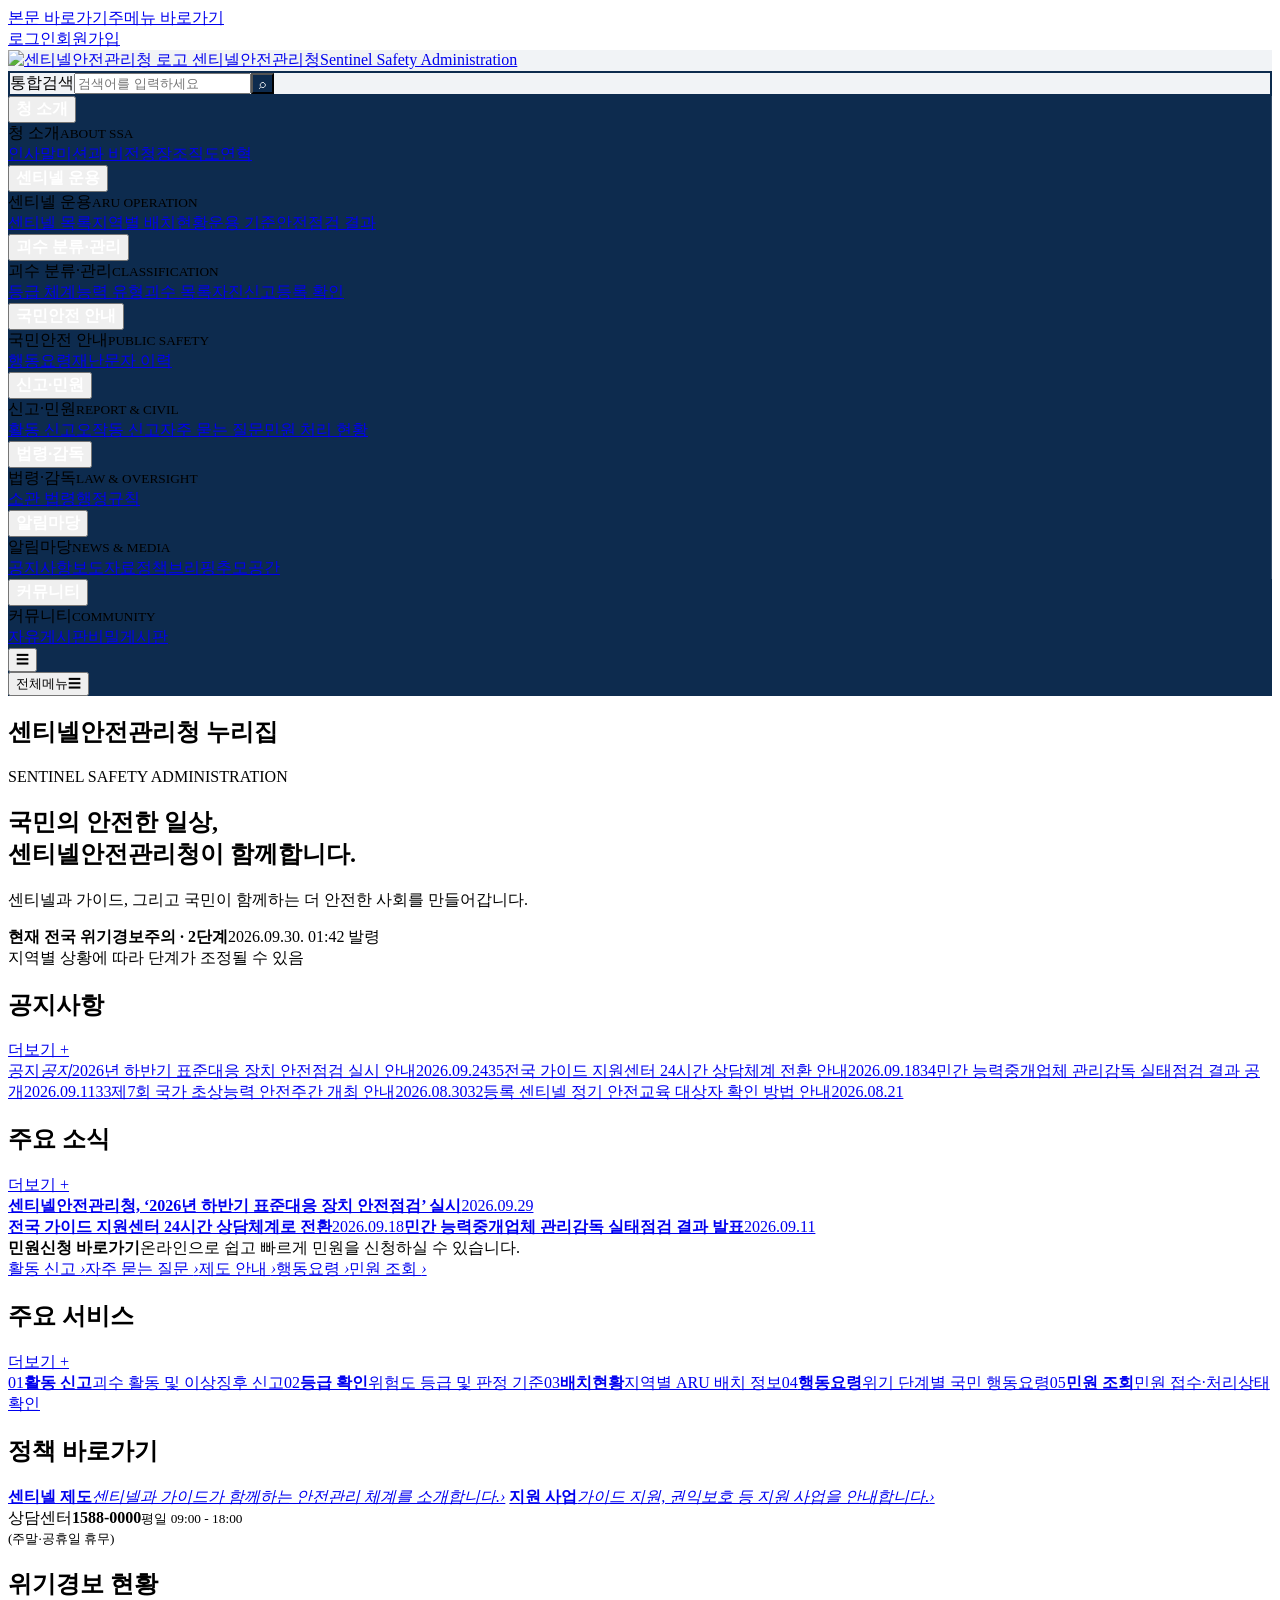
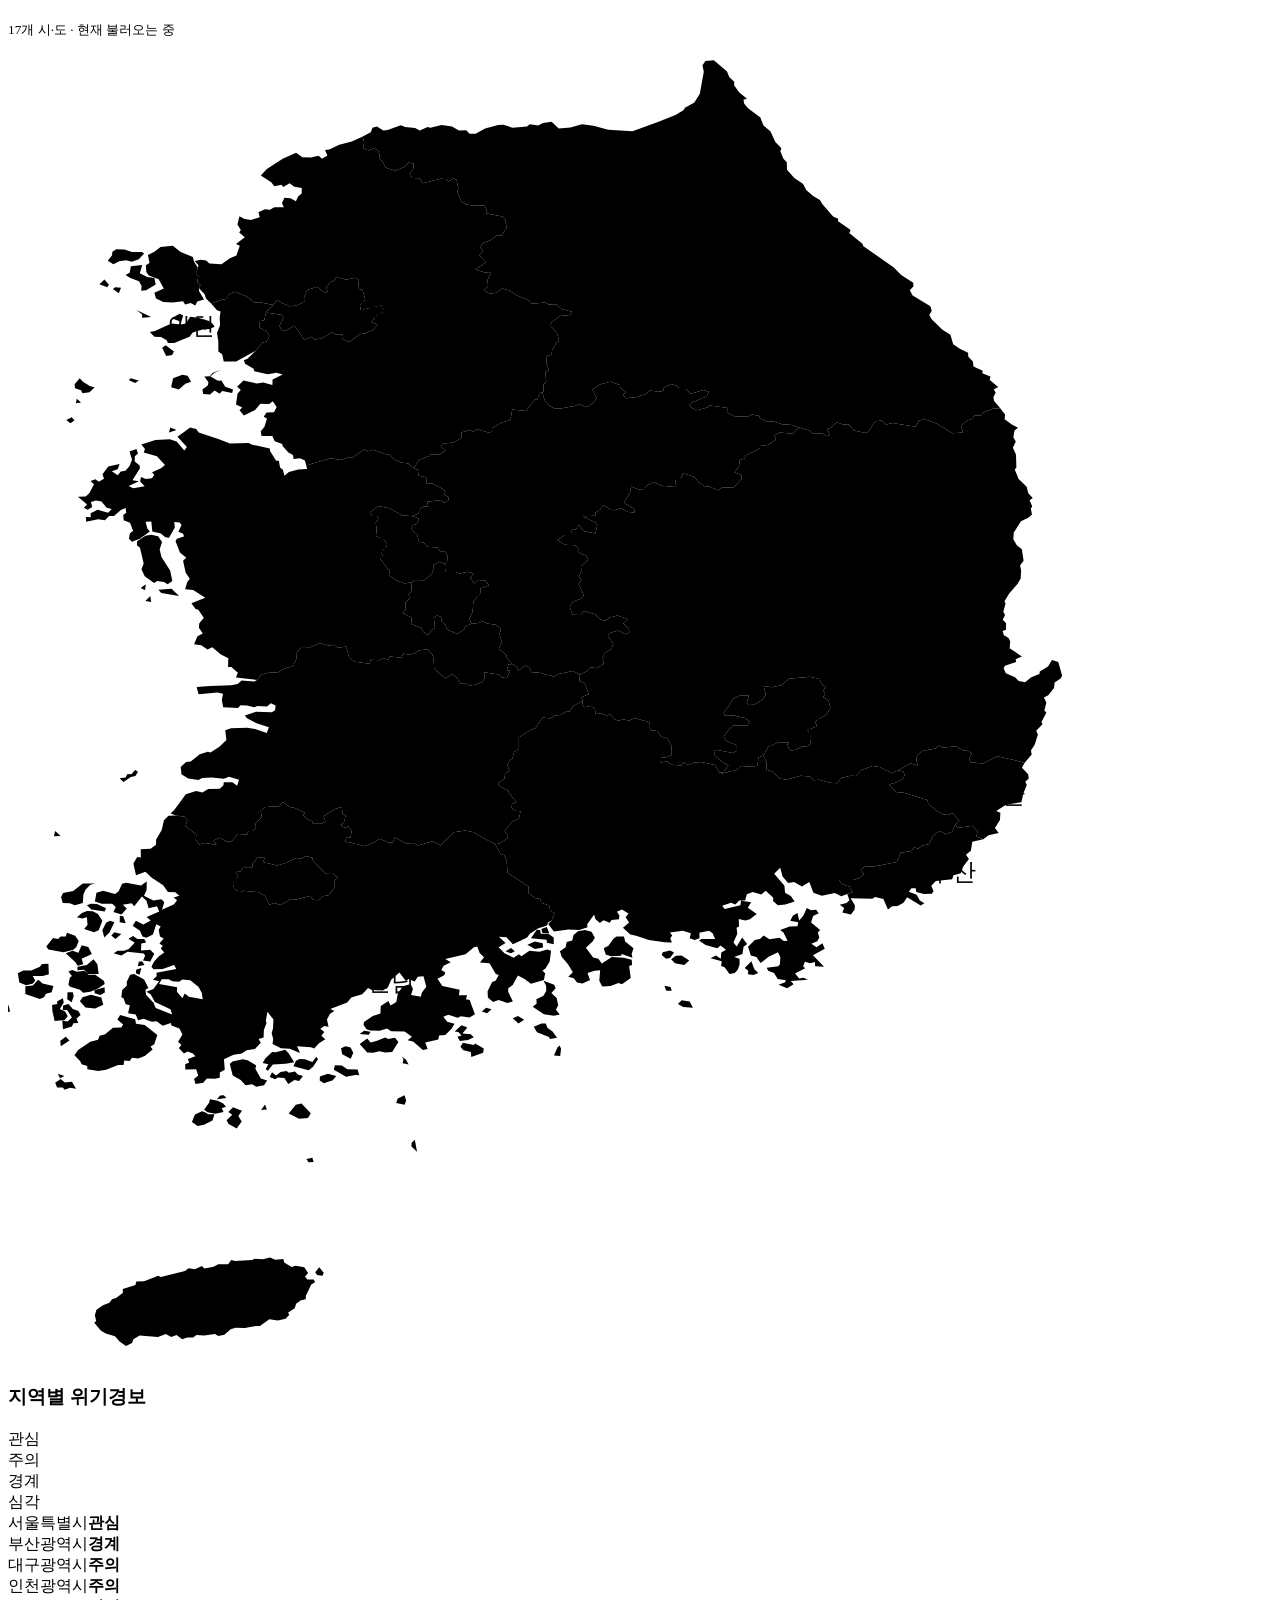
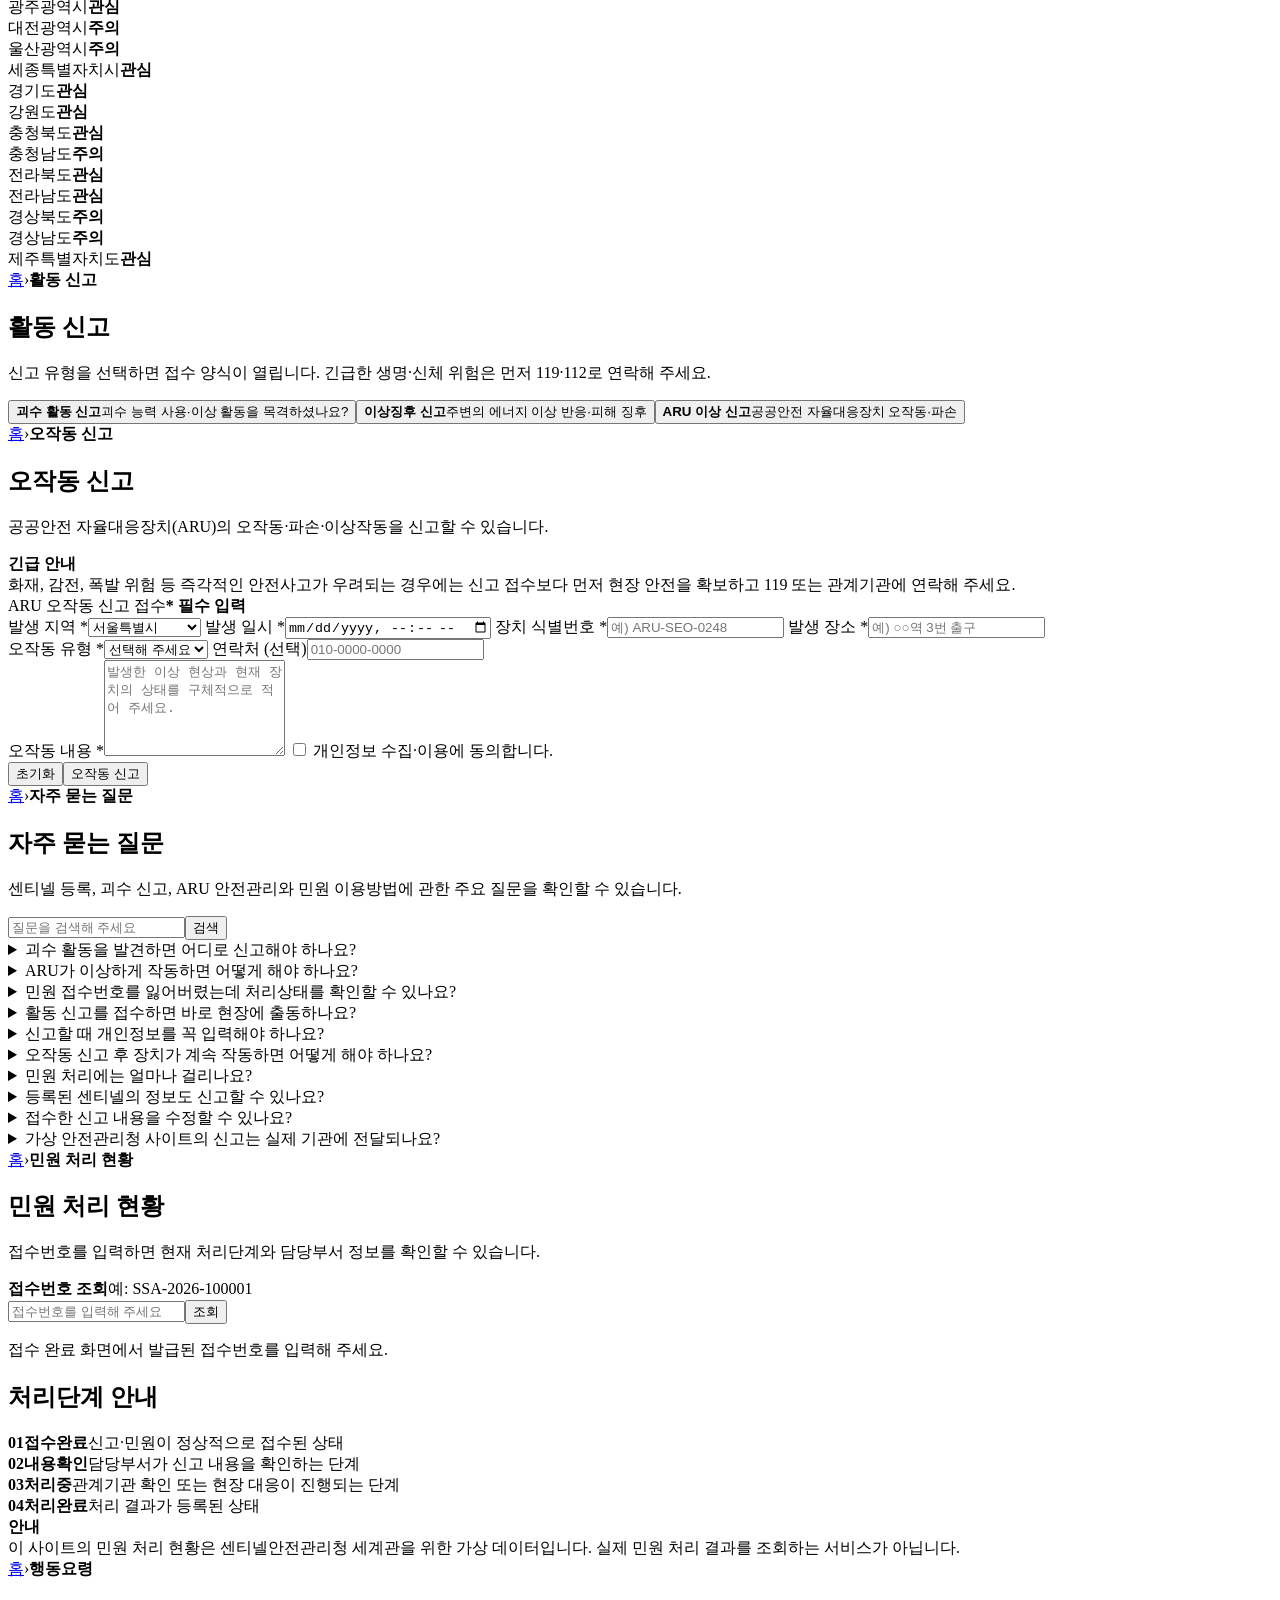
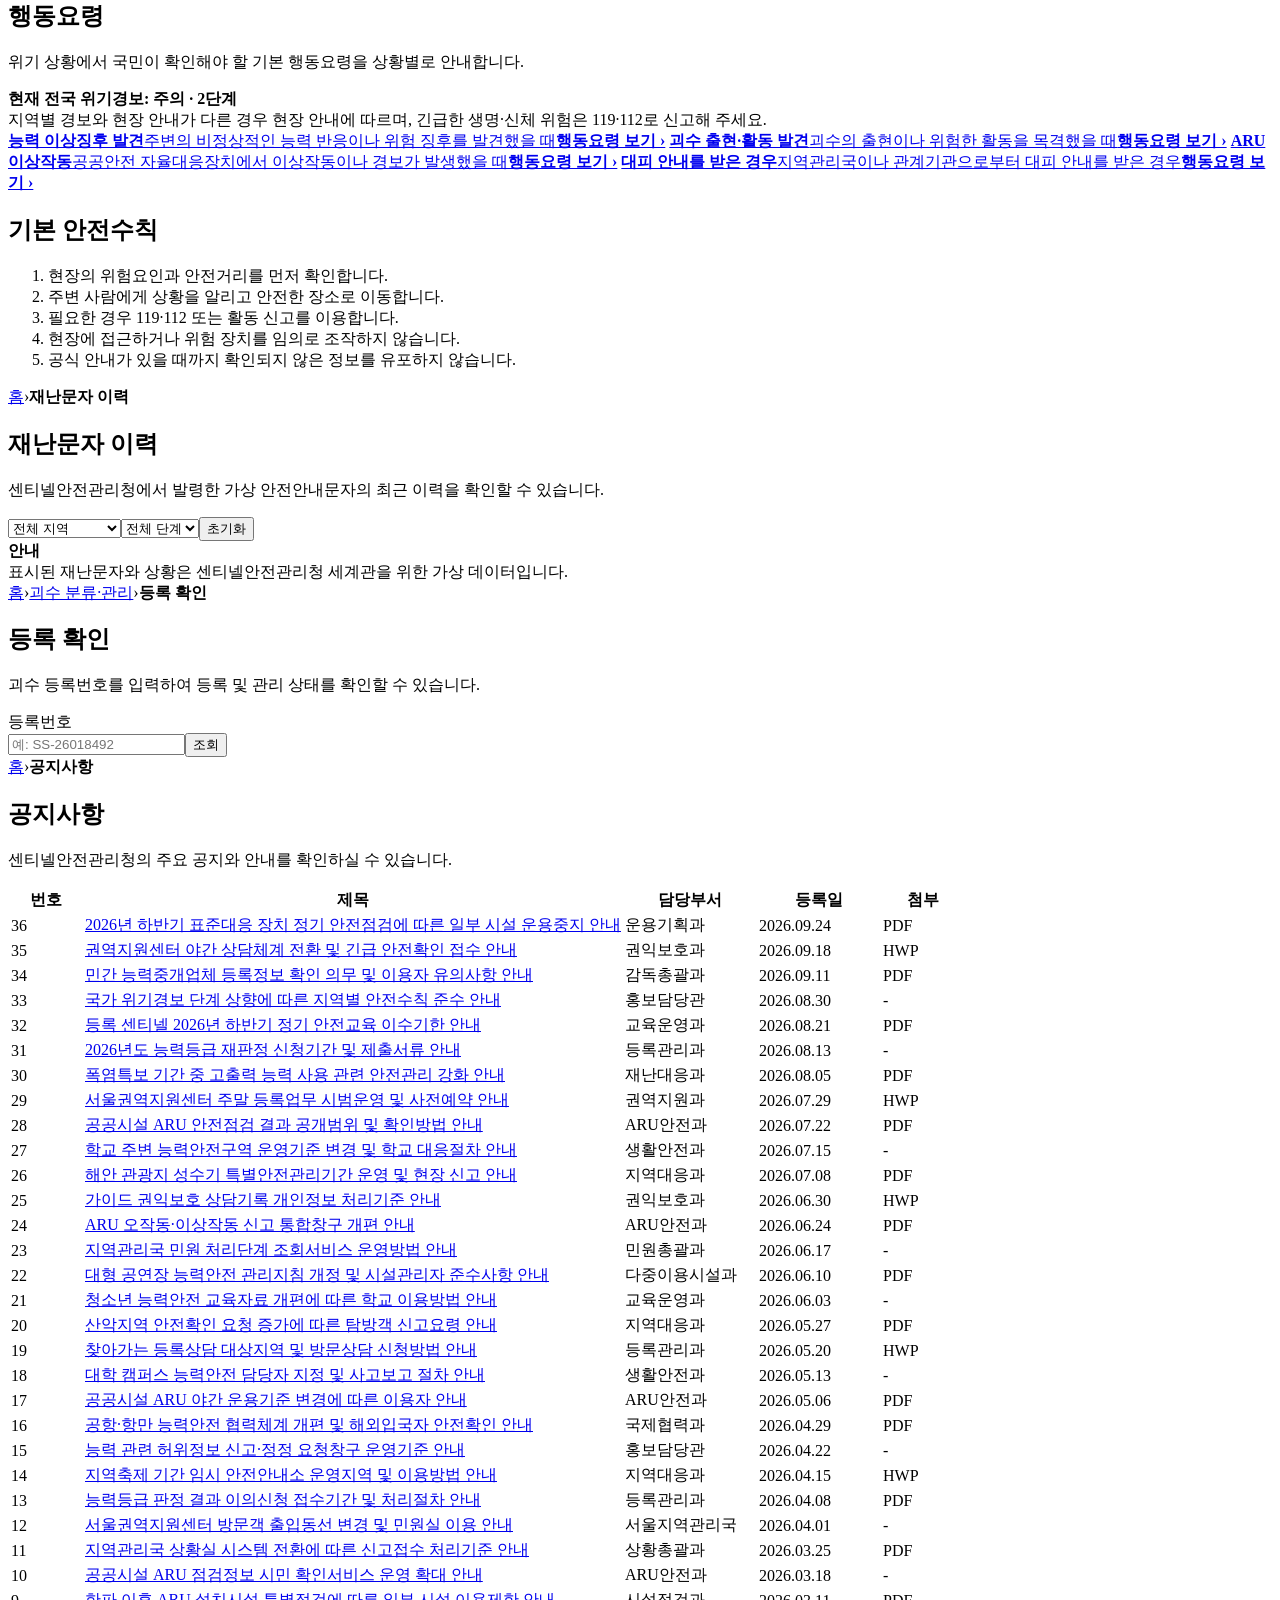
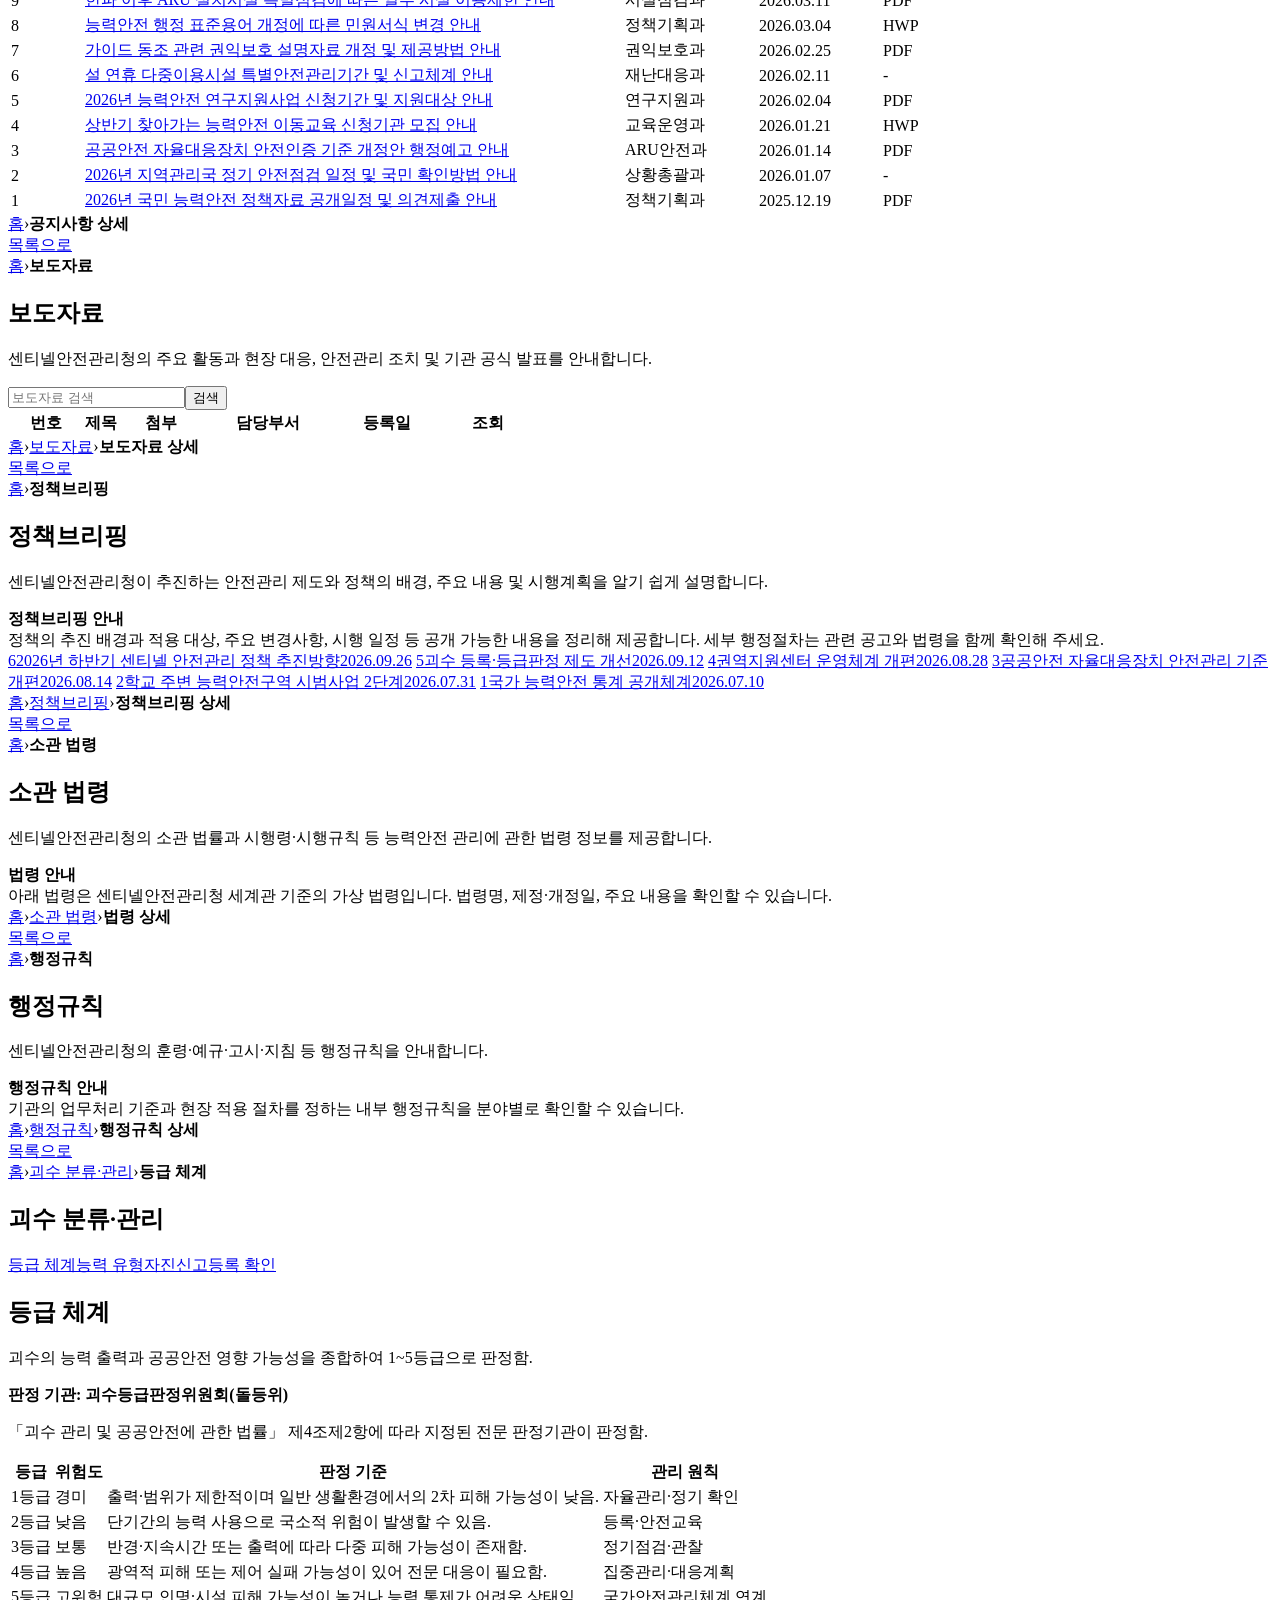
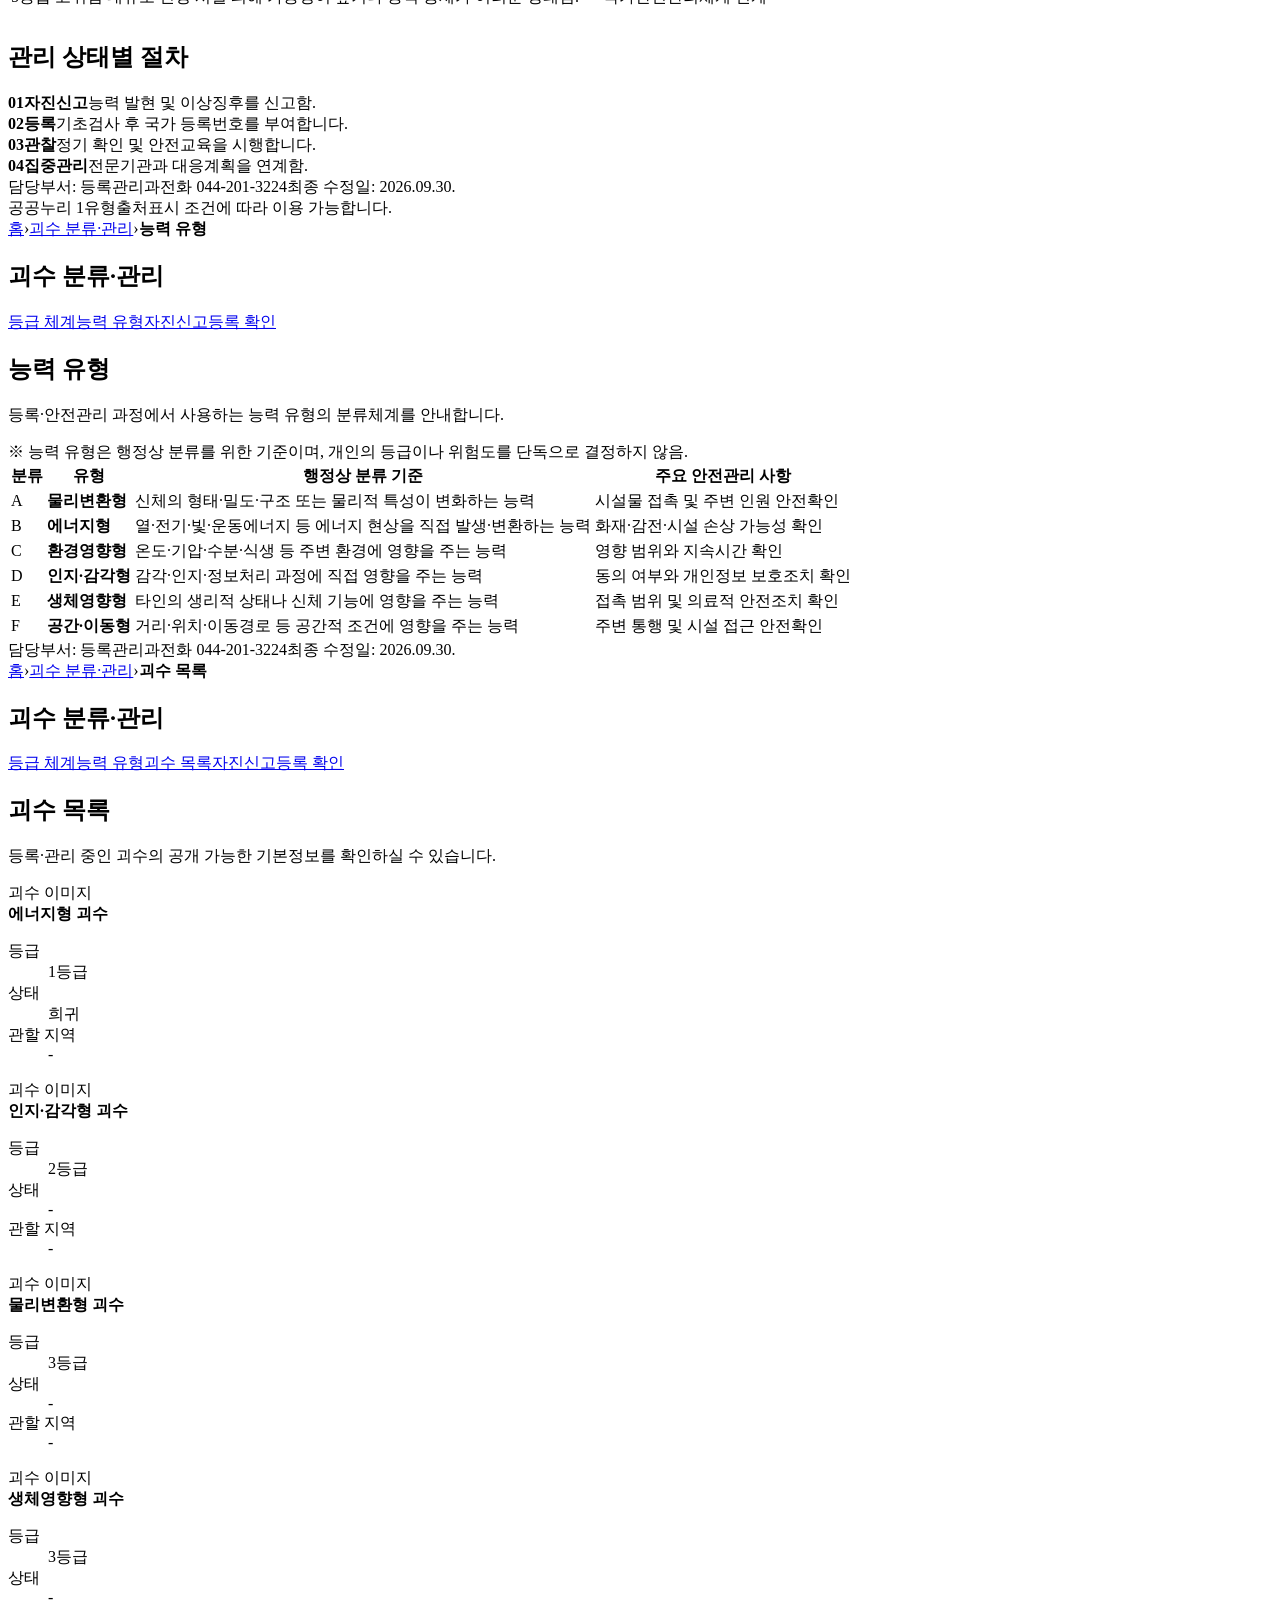
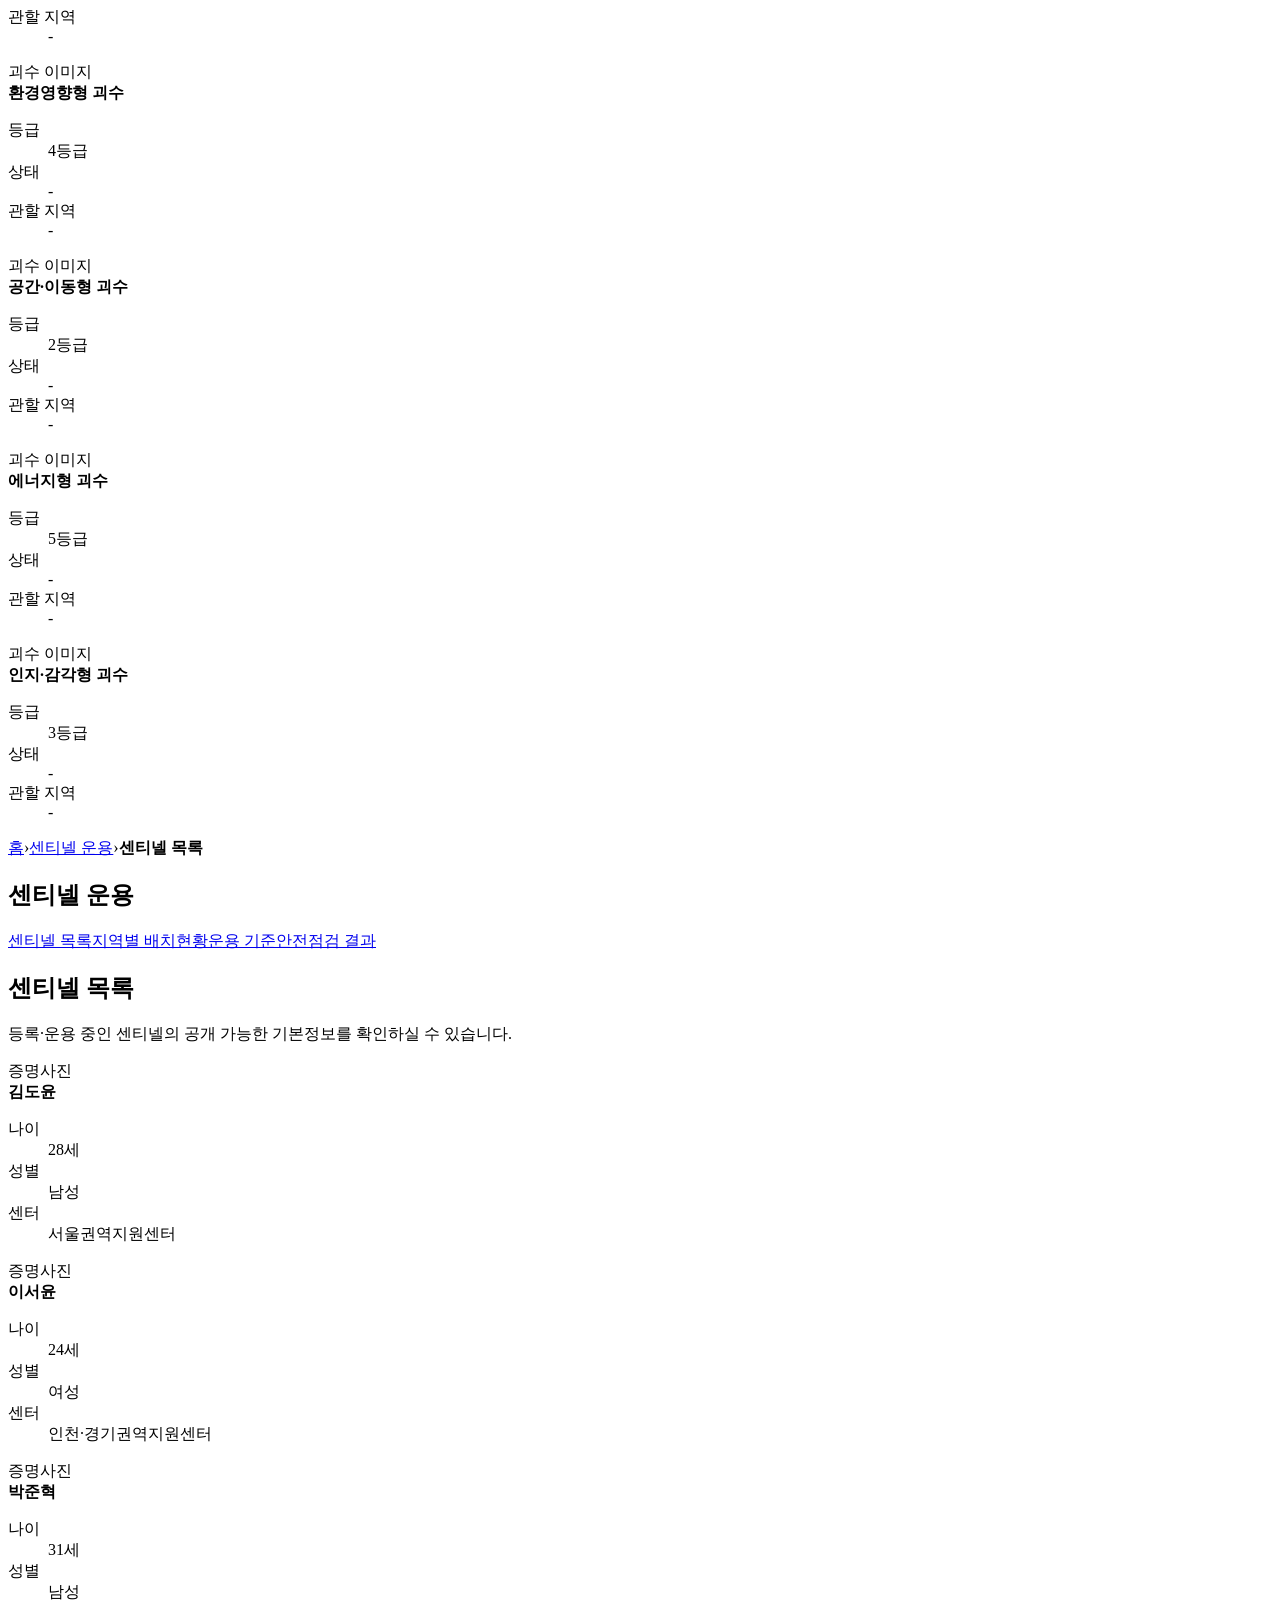
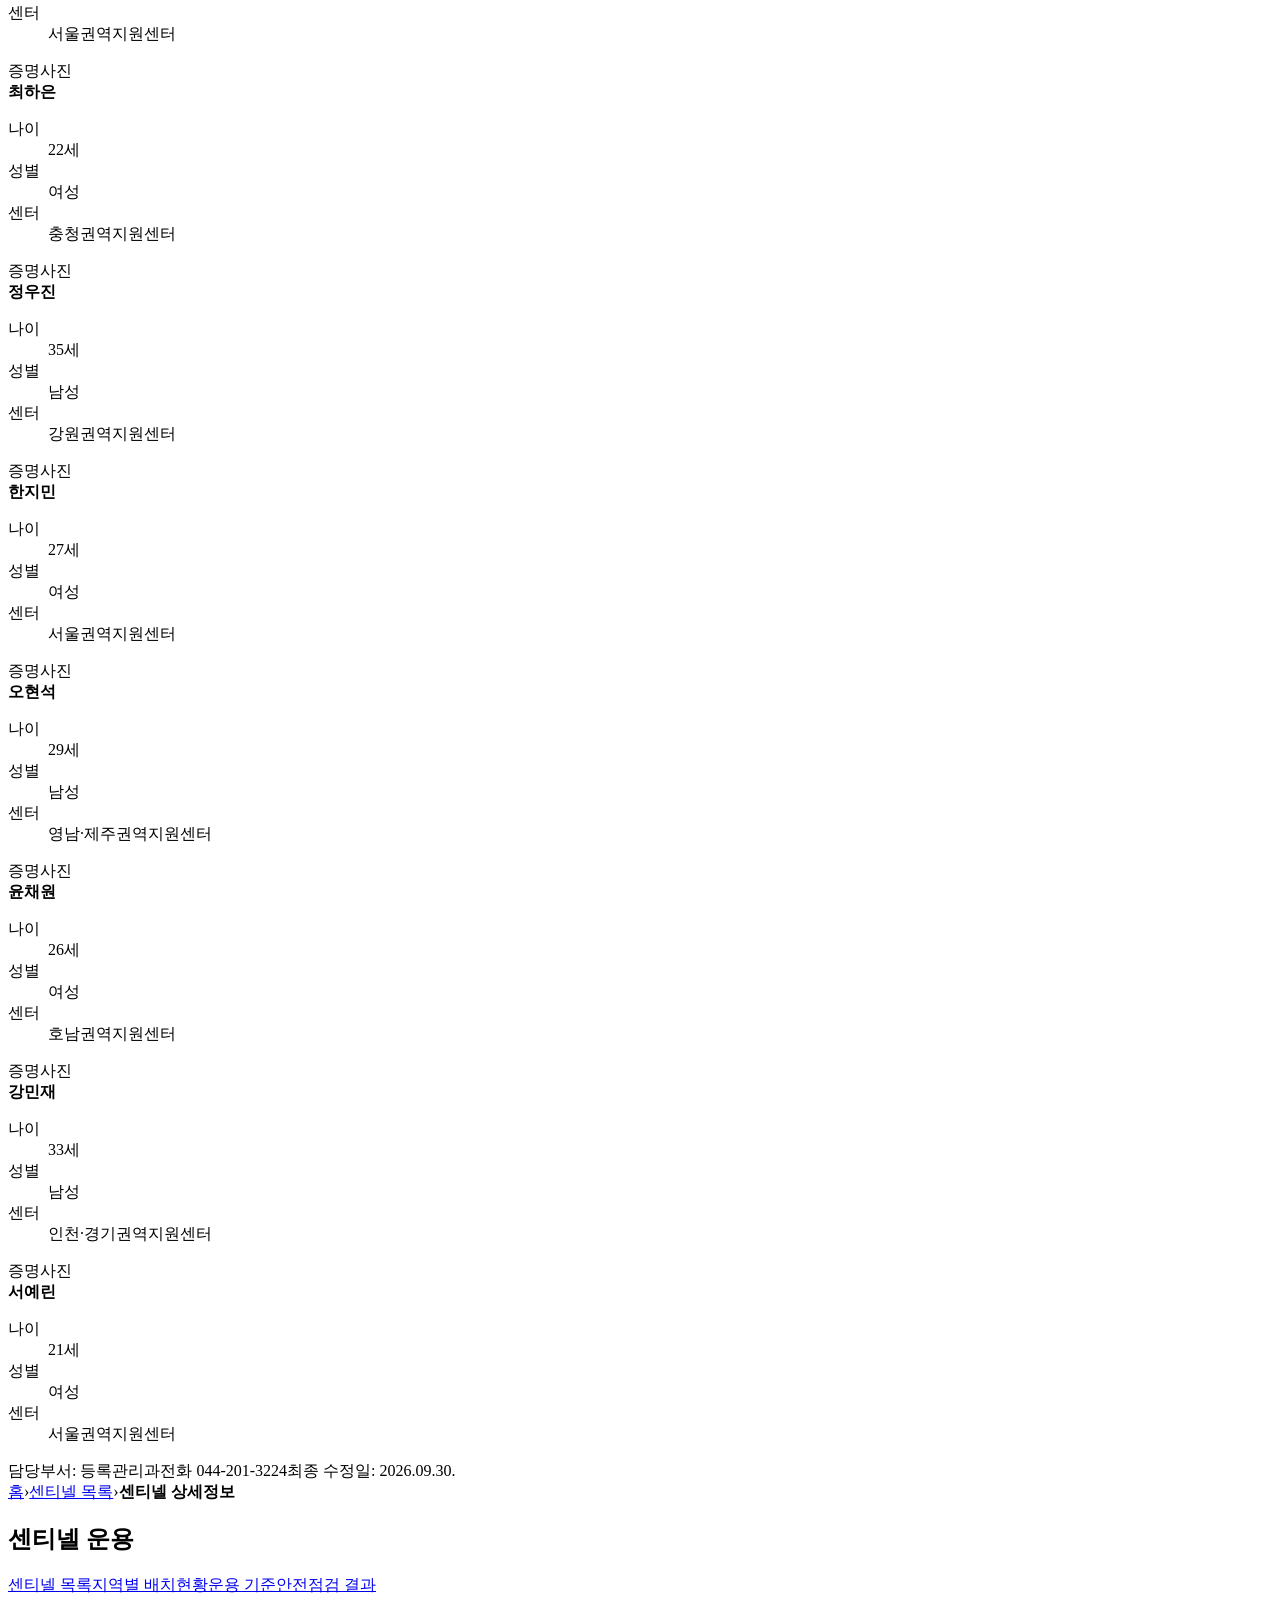
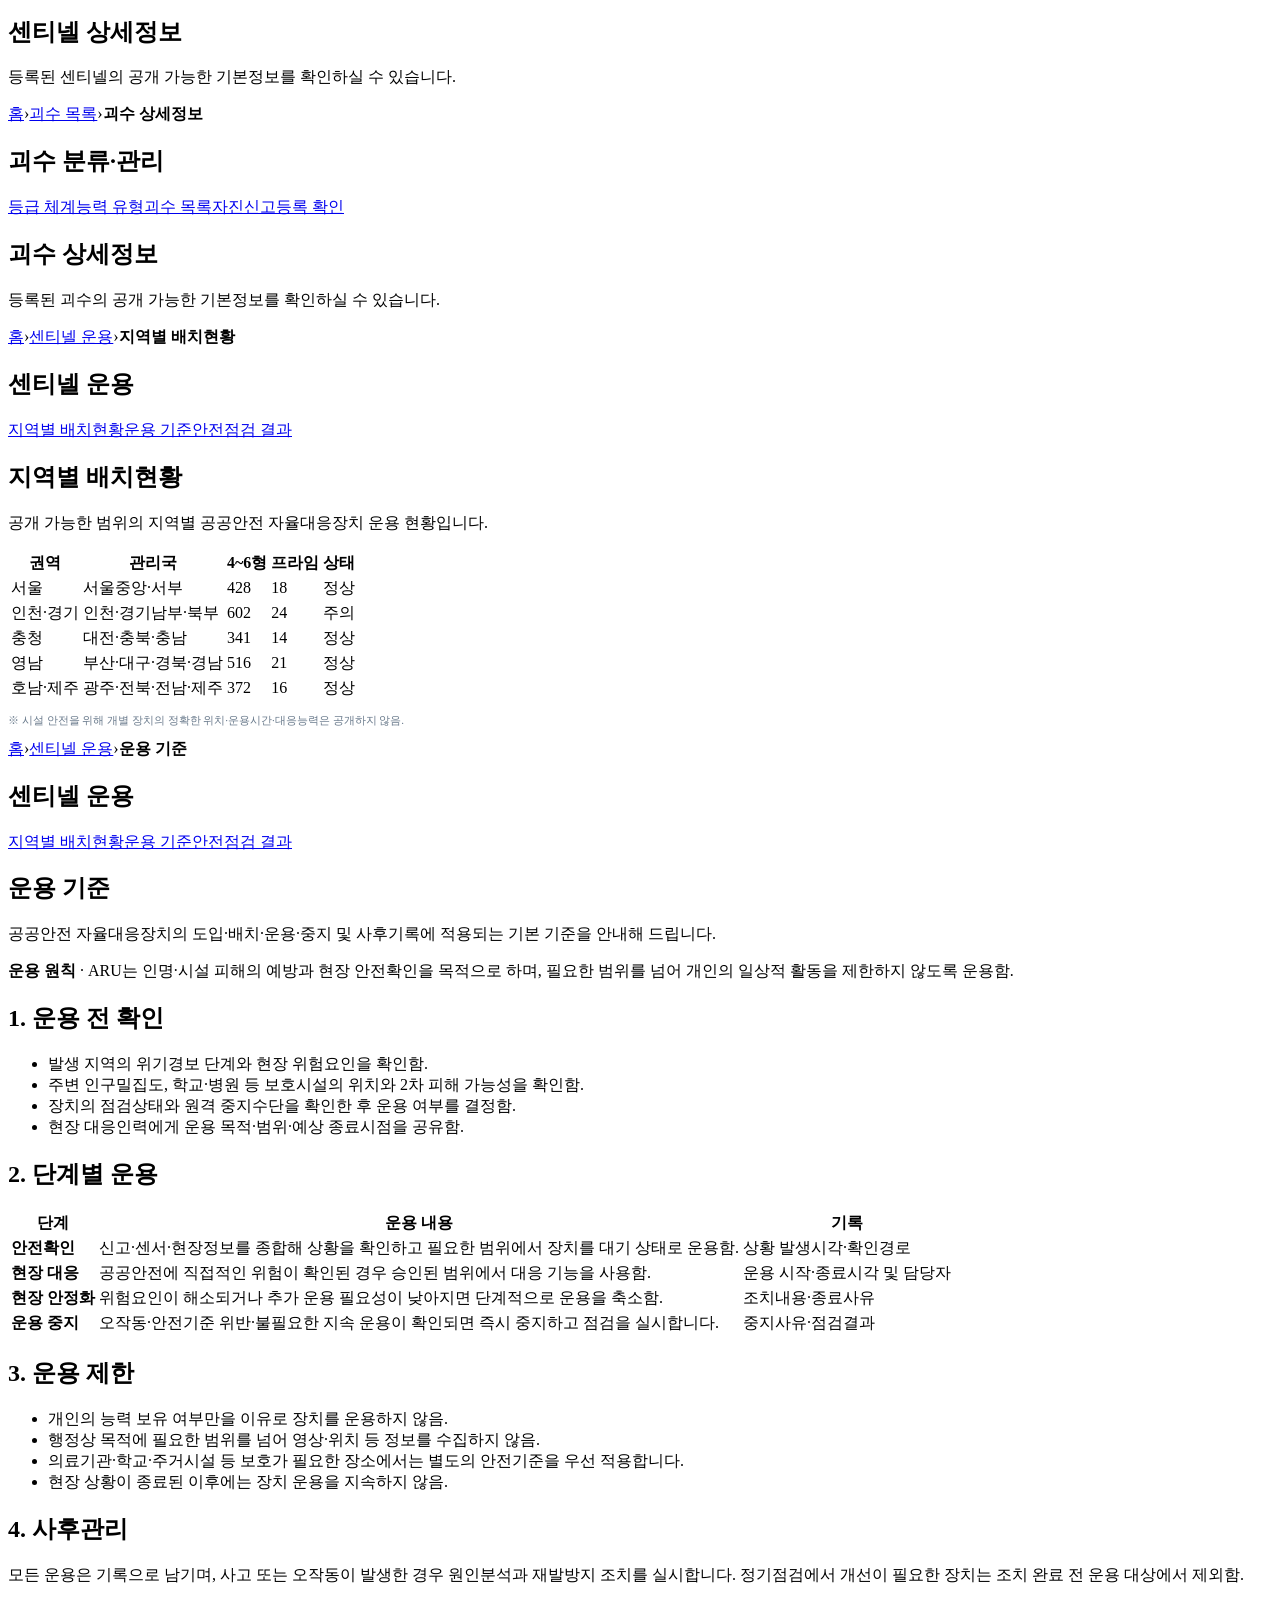
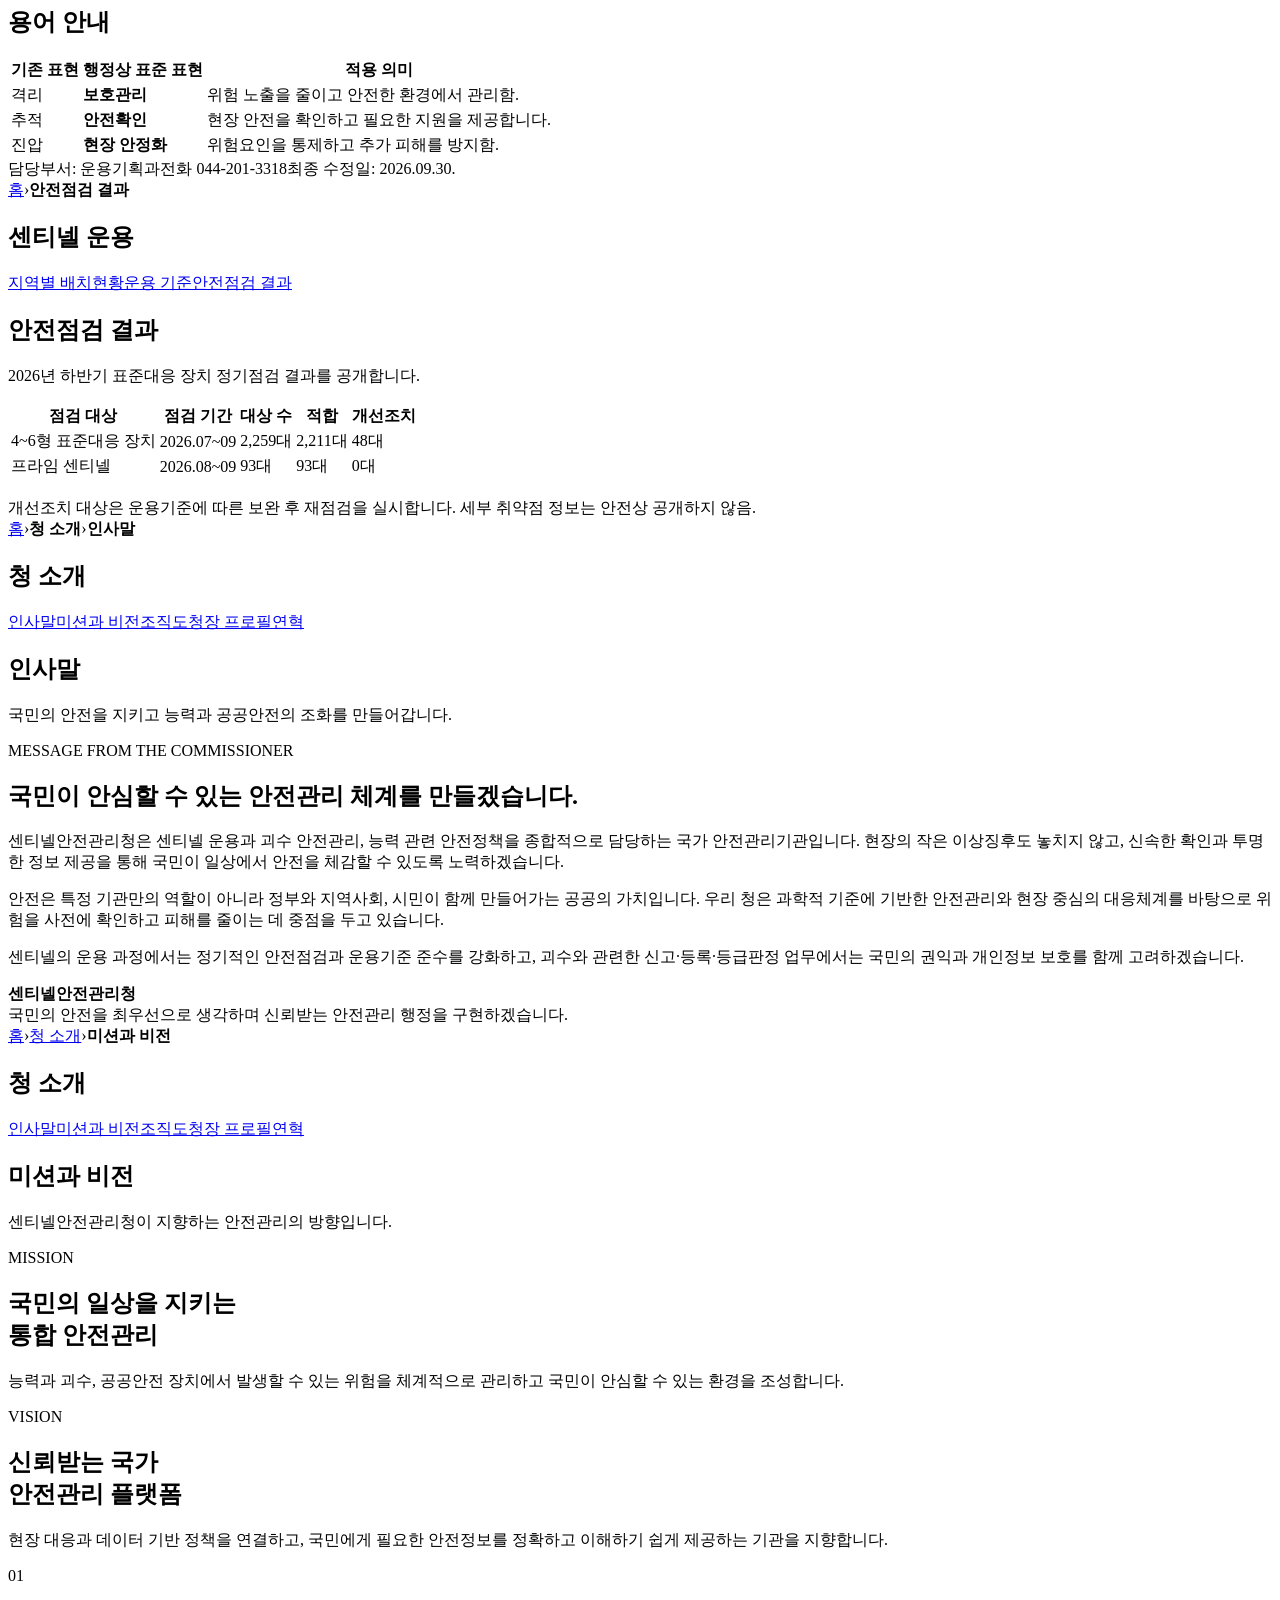
==== sentinel-site/index.html @ 384d16d1 "Add Sentinel Agency static site files" ====
<!doctype html>
<html lang="ko">
<head>
<meta charset="utf-8">
<link rel="stylesheet" href="https://cdn.jsdelivr.net/gh/orioncactus/pretendard@v1.3.9/dist/web/variable/pretendardvariable-dynamic-subset.min.css">
<meta name="viewport" content="width=device-width,initial-scale=1,maximum-scale=1,user-scalable=no,viewport-fit=cover">
<meta name="theme-color" content="#256ef4">
<meta name="description" content="센티넬안전관리청 공식 누리집">
<title>센티넬안전관리청</title>










<link rel="stylesheet" href="./css/site.css?v=20261021-merged">
<script src="./data/scheduled-content.js?v=20261003" defer></script>
<script src="./js/site-runtime.js?v=20261021" defer></script>
<style>.chief-mark,.org-leader-photo,.sentinel-detail-photo,.sentinel-photo,.apostle-photo{cursor:pointer}.official-photo-save-bar{display:none!important}</style>
<style>#adminModeBtn,#adminModeBtnMobile,.admin-edit-btn,.adm-bar,[data-admin-mode],.admin-mode-control{display:none!important}</style>
</head>
<body>
<a class="skip" href="#main">본문 바로가기</a><a class="skip" href="#nav">주메뉴 바로가기</a>
<header>
 <div class="top-bar"><div class="container" id="topBarLinks"><a href="javascript:void(0)" data-au="login">로그인</a><a href="javascript:void(0)" data-au="join">회원가입</a></div></div>
 <div class="header-top">
  <div class="container">
   <a class="brand" href="#home" aria-label="센티넬안전관리청 누리집 첫 화면">
    <img class="emblem" src="sentinel-logo.svg" alt="센티넬안전관리청 로고">
    <span><span class="brand-title">센티넬안전관리청</span><span class="brand-en">Sentinel Safety Administration</span></span>
   </a>
   <div class="header-search"><form class="search-form" id="siteSearch" role="search">
    <label class="sr-only" for="searchInput">통합검색</label><input id="searchInput" type="search" placeholder="검색어를 입력하세요" autocomplete="off"><button type="submit" aria-label="검색">⌕</button>
   </form></div>
   <nav class="util" aria-label="유틸리티 메뉴">
    
    
    </nav>
  </div>
 </div>
    <nav class="main-nav" id="nav" aria-label="주메뉴">
  <div class="container nav-inner">
   <div class="nav-item"><button class="nav-trigger" aria-expanded="false">청 소개</button><div class="mega"><div class="mega-inner"><div class="mega-title">청 소개<small>ABOUT SSA</small></div><div class="mega-links"><a href="#about">인사말</a><a href="#mission">미션과 비전</a><a href="#chief">청장</a><a href="#org">조직도</a><a href="#history">연혁</a></div></div></div></div>
   <div class="nav-item"><button class="nav-trigger" aria-expanded="false">센티넬 운용</button><div class="mega"><div class="mega-inner"><div class="mega-title">센티넬 운용<small>ARU OPERATION</small></div><div class="mega-links"><a href="#sentinels">센티넬 목록</a><a href="#deployment">지역별 배치현황</a><a href="#operation">운용 기준</a><a href="#inspection">안전점검 결과</a></div></div></div></div>
   <div class="nav-item"><button class="nav-trigger" aria-expanded="false">괴수 분류·관리</button><div class="mega"><div class="mega-inner"><div class="mega-title">괴수 분류·관리<small>CLASSIFICATION</small></div><div class="mega-links"><a href="#classification">등급 체계</a><a href="#types">능력 유형</a><a href="#apostles">괴수 목록</a><a href="#report">자진신고</a><a href="#register">등록 확인</a></div></div></div></div>
   <div class="nav-item"><button class="nav-trigger" aria-expanded="false">국민안전 안내</button><div class="mega"><div class="mega-inner"><div class="mega-title">국민안전 안내<small>PUBLIC SAFETY</small></div><div class="mega-links"><a href="#guidance">행동요령</a><a href="#alerts-history">재난문자 이력</a></div></div></div></div>
   <div class="nav-item"><button class="nav-trigger" aria-expanded="false">신고·민원</button><div class="mega"><div class="mega-inner"><div class="mega-title">신고·민원<small>REPORT & CIVIL</small></div><div class="mega-links"><a href="#report">활동 신고</a><a href="#malfunction">오작동 신고</a><a href="#faq">자주 묻는 질문</a><a href="#status">민원 처리 현황</a></div></div></div></div>
   <div class="nav-item"><button class="nav-trigger" aria-expanded="false">법령·감독</button><div class="mega"><div class="mega-inner"><div class="mega-title">법령·감독<small>LAW & OVERSIGHT</small></div><div class="mega-links"><a href="#law">소관 법령</a><a href="#rules">행정규칙</a></div></div></div></div>
   <div class="nav-item"><button class="nav-trigger" aria-expanded="false">알림마당</button><div class="mega"><div class="mega-inner"><div class="mega-title">알림마당<small>NEWS & MEDIA</small></div><div class="mega-links"><a href="#notice">공지사항</a><a href="#press">보도자료</a><a href="#briefing">정책브리핑</a><a href="#memorial">추모공간</a></div></div></div></div>
   <button type="button" id="adminModeBtn" class="nav-admin-btn" aria-label="관리자 모드">관리자 모드</button>
   <button class="all-menu" id="allMenu" aria-label="전체메뉴">☰</button>
  </div>
  <button class="mobile-menu" id="mobileMenu" aria-expanded="false"><span>전체메뉴</span><span>☰</span></button>
 </nav><div class="mobile-panel" id="mobilePanel" hidden aria-label="전체메뉴">
 <div class="mobile-panel-head"><b>전체메뉴</b><button type="button" id="closeMobilePanel" aria-label="전체메뉴 닫기">×</button></div>
 <div class="mobile-panel-list">
  <details><summary>청 소개</summary><div><a href="#about">인사말</a><a href="#mission">미션과 비전</a><a href="#chief">청장</a><a href="#org">조직도</a><a href="#history">연혁</a></div></details>
  <details><summary>센티넬 운용</summary><div><a href="#sentinels">센티넬 목록</a><a href="#deployment">지역별 배치현황</a><a href="#operation">운용 기준</a><a href="#inspection">안전점검 결과</a></div></details>
  <details><summary>괴수 분류·관리</summary><div><a href="#classification">등급 체계</a><a href="#types">능력 유형</a><a href="#apostles">괴수 목록</a><a href="#report">자진신고</a><a href="#register">등록 확인</a></div></details>
  <details><summary>국민안전 안내</summary><div><a href="#guidance">행동요령</a><a href="#alerts-history">재난문자 이력</a></div></details>
  <details><summary>신고·민원</summary><div><a href="#report">활동 신고</a><a href="#malfunction">오작동 신고</a><a href="#faq">자주 묻는 질문</a><a href="#status">민원 처리 현황</a></div></details>
  <details><summary>법령·감독</summary><div><a href="#law">소관 법령</a><a href="#rules">행정규칙</a></div></details>
  <details><summary>알림마당</summary><div><a href="#notice">공지사항</a><a href="#press">보도자료</a><a href="#briefing">정책브리핑</a><a href="#memorial">추모공간</a></div></details>
 </div>
</div>
</header>
<main id="main" class="site-main">
<section class="page active" id="home">
 <h1 class="sr-only">센티넬안전관리청 누리집</h1>
 <div class="hm-hero">
 <div class="container hm-hero-inner">
  <div class="hm-hero-copy"><span class="hero-kicker">SENTINEL SAFETY ADMINISTRATION</span><h1>국민의 안전한 일상,<br>센티넬안전관리청이 함께합니다.</h1><p>센티넬과 가이드, 그리고 국민이 함께하는 더 안전한 사회를 만들어갑니다.</p></div>
  <aside class="hero-notice"><b>현재 전국 위기경보</b><strong>주의 · 2단계</strong><span>2026.09.30. 01:42 발령<br>지역별 상황에 따라 단계가 조정될 수 있음</span></aside>
 </div>
</div>
<div class="container hm-grid1">
 <section class="hm-card" aria-labelledby="noticeTitle"><div class="hm-head"><h2 id="noticeTitle">공지사항</h2><a href="#notice">더보기 +</a></div><div class="board-list">
  <a class="board-row" href="#notice-view?id=0"><span class="board-no">공지</span><span class="board-title"><i class="notice-badge">공지</i>2026년 하반기 표준대응 장치 안전점검 실시 안내</span><time class="board-date">2026.09.24</time></a><a class="board-row" href="#notice-view?id=1"><span class="board-no">35</span><span class="board-title">전국 가이드 지원센터 24시간 상담체계 전환 안내</span><time class="board-date">2026.09.18</time></a><a class="board-row" href="#notice-view?id=2"><span class="board-no">34</span><span class="board-title">민간 능력중개업체 관리감독 실태점검 결과 공개</span><time class="board-date">2026.09.11</time></a><a class="board-row" href="#notice-view?id=3"><span class="board-no">33</span><span class="board-title">제7회 국가 초상능력 안전주간 개최 안내</span><time class="board-date">2026.08.30</time></a><a class="board-row" href="#notice-view?id=4"><span class="board-no">32</span><span class="board-title">등록 센티넬 정기 안전교육 대상자 확인 방법 안내</span><time class="board-date">2026.08.21</time></a>
 </div></section>
 <section class="hm-card" aria-labelledby="pressTitle"><div class="hm-head"><h2 id="pressTitle">주요 소식</h2><a href="#press">더보기 +</a></div>
  <div class="hm-news">
   <a class="hm-feature" href="#press-view?id=0"><span class="hm-feature-text"><b>센티넬안전관리청, ‘2026년 하반기 표준대응 장치 안전점검’ 실시</b><time>2026.09.29</time></span></a>
   <div class="hm-news-side"><a class="hm-side-item" href="#press-view?id=1"><span class="hm-thumb"></span><span><b>전국 가이드 지원센터 24시간 상담체계로 전환</b><time>2026.09.18</time></span></a><a class="hm-side-item" href="#press-view?id=2"><span class="hm-thumb"></span><span><b>민간 능력중개업체 관리감독 실태점검 결과 발표</b><time>2026.09.11</time></span></a></div>
  </div>
 </section>
 <aside class="hm-card hm-apply"><div class="hm-apply-head"><b>민원신청 바로가기</b><span>온라인으로 쉽고 빠르게 민원을 신청하실 수 있습니다.</span></div>
  <a href="#report">활동 신고 <i>›</i></a><a href="#faq">자주 묻는 질문 <i>›</i></a><a href="#classification">제도 안내 <i>›</i></a><a href="#guidance">행동요령 <i>›</i></a><a href="#status">민원 조회 <i>›</i></a>
 </aside>
</div>
<div class="container hm-grid2">
 <section class="hm-card"><div class="hm-head"><h2>주요 서비스</h2><a href="#faq">더보기 +</a></div><div class="hm-services"><a class="hm-svc" href="#report"><span class="hm-svc-no">01</span><b>활동 신고</b><span>괴수 활동 및 이상징후 신고</span></a><a class="hm-svc" href="#classification"><span class="hm-svc-no">02</span><b>등급 확인</b><span>위험도 등급 및 판정 기준</span></a><a class="hm-svc" href="#deployment"><span class="hm-svc-no">03</span><b>배치현황</b><span>지역별 ARU 배치 정보</span></a><a class="hm-svc" href="#guidance"><span class="hm-svc-no">04</span><b>행동요령</b><span>위기 단계별 국민 행동요령</span></a><a class="hm-svc" href="#status"><span class="hm-svc-no">05</span><b>민원 조회</b><span>민원 접수·처리상태 확인</span></a></div></section>
 <section class="hm-card"><div class="hm-head"><h2>정책 바로가기</h2></div>
  <div class="hm-policy">
   <a href="#classification"><span><b>센티넬 제도</b><em>센티넬과 가이드가 함께하는 안전관리 체계를 소개합니다.</em></span><i>›</i></a>
   <a href="#guidance"><span><b>지원 사업</b><em>가이드 지원, 권익보호 등 지원 사업을 안내합니다.</em></span><i>›</i></a>
  </div>
 </section>
 <aside class="hm-card hm-contact"><span>상담센터</span><strong>1588-0000</strong><small>평일 09:00 - 18:00<br>(주말·공휴일 휴무)</small></aside>
</div>
  <section class="map-section" id="crisis" aria-labelledby="mapTitle"><div class="container map-section-inner"><div class="section-head"><h2 id="mapTitle">위기경보 현황</h2><small>17개 시·도 · 현재 <time id="siteCurrentDateTime" datetime="" aria-live="off">불러오는 중</time></small></div>
   <div class="map-box">
 <div class="map-svg actual-map">
  <div class="korea-map-image">
   <svg class="crisis-map-svg" viewBox="30 0 860 900" role="img" aria-label="대한민국 시도별 위기경보 현황 지도" preserveAspectRatio="xMidYMid meet"><g><path class="region region-interest" data-region="제주특별자치도" d="M241.8 835.7 L244.8 839.5 L244.0 841.5 L240.3 841.0 L239.0 839.1 L241.8 835.7 Z M208.2 829.0 L211.9 830.6 L217.3 830.1 L217.9 832.4 L223.0 835.5 L225.7 834.7 L231.6 835.6 L234.2 839.6 L232.1 841.9 L233.6 844.1 L238.1 844.1 L238.9 845.9 L236.3 847.5 L232.7 855.0 L232.5 857.4 L229.4 858.1 L226.0 860.6 L225.1 863.5 L220.5 866.7 L221.4 868.0 L218.9 870.7 L213.6 871.9 L207.8 871.0 L201.4 875.6 L198.9 875.6 L191.1 877.1 L184.9 876.8 L181.5 877.8 L177.2 881.6 L173.1 882.5 L170.8 881.1 L163.5 882.2 L158.2 881.7 L156.0 883.4 L152.0 883.4 L148.5 884.6 L144.7 881.8 L141.0 883.1 L137.4 881.1 L132.0 883.2 L119.6 882.1 L115.3 884.6 L114.4 887.2 L110.3 889.2 L105.9 886.2 L102.8 882.7 L96.5 880.8 L93.1 878.7 L88.7 873.4 L90.0 872.3 L89.1 868.3 L90.2 864.6 L94.6 861.6 L99.0 859.8 L100.8 857.4 L103.5 856.6 L108.1 853.2 L108.1 850.4 L116.7 847.7 L117.3 845.3 L122.6 845.2 L132.2 841.5 L134.0 842.3 L150.4 838.2 L152.9 836.3 L157.1 837.1 L161.9 834.8 L163.6 836.5 L169.9 835.4 L173.0 833.7 L179.8 833.6 L181.9 830.7 L184.6 831.4 L196.1 830.7 L197.7 829.9 L203.5 830.3 L208.2 829.0 Z"><title>제주특별자치도 · 관심</title></path><path class="region region-caution" data-region="경상남도" d="M488.3 654.1 L493.8 654.9 L496.0 659.1 L489.4 658.6 L485.8 656.5 L488.3 654.1 Z M476.6 644.2 L480.8 645.0 L481.6 647.6 L477.9 647.6 L476.6 644.2 Z M535.8 627.4 L537.8 632.9 L540.5 635.4 L537.2 636.9 L533.4 636.3 L533.7 633.9 L531.2 632.0 L535.8 627.4 Z M488.3 623.5 L493.5 627.0 L490.1 630.0 L483.8 628.9 L481.2 626.2 L484.4 623.8 L488.3 623.5 Z M480.4 620.2 L483.2 621.5 L480.4 625.2 L477.7 625.7 L474.8 623.2 L475.5 621.3 L480.4 620.2 Z M449.1 610.7 L449.9 614.1 L455.6 618.6 L454.3 622.5 L454.9 625.1 L447.5 622.5 L447.2 623.7 L440.3 624.1 L436.7 622.9 L435.3 618.7 L438.5 617.0 L441.9 612.2 L444.1 610.7 L449.1 610.7 Z M422.6 606.3 L427.0 607.4 L429.3 611.5 L427.9 613.9 L423.2 618.3 L428.1 625.0 L431.7 625.7 L434.0 629.1 L440.8 624.6 L448.9 625.1 L454.4 626.4 L454.6 630.1 L452.6 630.8 L453.7 638.8 L447.7 643.1 L445.4 642.2 L439.9 644.3 L434.3 644.6 L432.3 640.8 L432.9 633.6 L429.1 633.9 L424.3 635.5 L426.0 640.3 L420.9 642.6 L417.2 641.9 L414.9 639.1 L411.2 638.0 L414.3 634.9 L411.0 629.5 L406.7 624.4 L405.5 620.7 L409.4 618.0 L410.1 614.4 L413.9 613.4 L414.8 609.7 L417.8 607.0 L422.6 606.3 Z M573.5 591.2 L576.3 592.8 L579.8 592.5 L581.6 594.8 L577.8 596.7 L576.4 601.1 L582.6 606.3 L581.0 608.0 L582.0 611.4 L580.6 613.8 L576.6 615.5 L580.1 617.9 L584.1 615.3 L585.7 619.0 L577.7 623.4 L585.2 631.2 L579.1 630.9 L579.1 628.0 L575.7 628.8 L572.2 627.8 L571.0 631.1 L572.4 632.3 L565.5 635.9 L568.3 639.2 L571.3 638.7 L574.2 640.0 L562.6 640.9 L564.5 643.1 L560.1 645.9 L554.3 643.5 L558.8 641.8 L559.2 640.4 L553.7 639.5 L551.2 635.5 L547.2 634.0 L546.2 631.9 L554.1 630.9 L555.2 629.6 L555.5 624.8 L553.9 621.3 L547.5 624.5 L542.0 628.7 L539.2 624.6 L535.4 623.5 L533.5 617.6 L538.2 613.0 L541.8 612.2 L544.1 610.0 L548.1 612.5 L554.9 611.5 L557.8 613.7 L560.4 613.6 L557.6 608.0 L555.3 606.3 L561.9 603.8 L567.1 603.7 L567.7 601.0 L562.2 599.9 L564.1 596.3 L567.2 594.7 L568.3 599.7 L571.1 596.6 L573.5 591.2 Z M514.0 499.0 L516.1 499.7 L525.7 497.2 L528.6 494.6 L536.0 495.1 L539.9 494.5 L540.6 488.8 L544.0 487.5 L546.2 492.5 L545.9 497.0 L550.1 498.5 L555.2 503.1 L559.4 504.0 L569.3 501.2 L575.7 501.7 L578.0 504.3 L582.2 504.0 L589.0 506.0 L594.0 506.3 L596.8 502.8 L603.1 501.3 L606.9 501.4 L610.5 497.5 L618.1 494.7 L623.0 495.3 L631.5 499.6 L635.7 497.6 L639.1 498.4 L640.1 500.7 L638.9 503.4 L634.2 505.9 L629.5 507.2 L634.0 512.3 L639.5 512.9 L655.6 517.8 L656.1 520.3 L661.9 525.2 L666.0 527.4 L669.2 527.9 L672.8 526.8 L677.3 531.6 L674.1 535.1 L672.3 539.4 L668.6 541.0 L663.6 538.9 L659.5 542.0 L656.5 547.9 L652.2 548.8 L649.2 550.9 L646.6 550.0 L644.6 552.5 L637.5 553.6 L634.6 559.9 L620.3 562.8 L612.8 563.2 L610.1 565.1 L612.3 568.3 L609.3 570.8 L604.9 572.2 L595.4 572.2 L597.0 574.8 L602.7 576.8 L604.7 580.4 L601.0 581.7 L597.0 583.2 L592.5 581.1 L583.7 582.9 L578.0 580.8 L575.2 573.5 L570.2 576.6 L564.8 573.6 L560.8 574.3 L557.0 569.9 L555.4 563.9 L551.3 567.9 L558.3 576.2 L558.7 580.9 L562.6 583.1 L565.2 586.8 L558.9 588.8 L553.8 589.4 L550.5 586.5 L550.7 584.2 L545.5 579.6 L542.5 582.1 L536.7 580.4 L532.7 581.9 L531.5 586.2 L527.5 586.1 L524.9 588.8 L521.9 587.7 L515.9 589.8 L517.6 592.0 L528.3 589.4 L528.8 586.4 L535.6 587.3 L533.4 591.1 L539.4 595.4 L534.8 598.9 L531.8 599.7 L527.2 598.7 L527.4 603.8 L525.7 604.7 L526.2 608.7 L523.6 614.7 L525.8 617.5 L529.5 611.3 L532.9 615.8 L530.5 617.6 L529.7 622.5 L524.1 624.6 L527.7 625.7 L527.8 629.5 L526.5 633.3 L524.5 635.5 L520.9 636.1 L517.6 631.6 L515.2 630.7 L515.6 627.5 L508.0 625.4 L511.7 623.6 L515.0 625.8 L515.3 621.6 L518.5 619.7 L514.8 616.8 L512.6 618.7 L504.6 616.4 L500.1 613.4 L501.9 612.4 L511.1 612.4 L509.4 608.5 L506.9 606.7 L500.4 608.1 L500.5 611.9 L497.2 613.1 L493.8 611.8 L494.6 608.4 L489.1 606.8 L480.4 607.9 L481.9 610.0 L480.6 611.8 L481.7 614.8 L476.7 614.6 L466.1 613.1 L457.4 610.1 L453.4 609.2 L448.4 604.7 L452.6 601.2 L450.2 597.5 L452.2 595.0 L447.7 592.3 L444.3 593.8 L446.0 596.4 L445.7 598.9 L440.7 599.4 L439.4 601.3 L435.2 599.6 L432.7 601.5 L429.6 598.8 L428.8 595.6 L424.0 602.5 L424.3 604.4 L418.7 606.3 L411.3 605.8 L401.4 607.3 L397.5 602.1 L400.0 599.6 L401.8 594.9 L398.9 592.9 L398.2 589.5 L392.8 587.7 L392.2 585.1 L388.7 584.5 L384.0 581.1 L384.1 576.7 L369.9 567.3 L369.3 559.4 L367.7 555.4 L365.0 554.4 L361.5 547.8 L364.3 547.4 L369.8 544.0 L370.2 542.2 L367.8 538.6 L373.5 532.3 L377.7 530.4 L378.7 525.4 L374.4 525.1 L372.7 523.1 L372.9 520.5 L375.9 519.3 L370.9 513.0 L370.4 511.5 L364.1 508.2 L363.4 506.5 L367.8 503.3 L368.2 499.7 L371.2 497.9 L369.7 494.0 L371.2 490.7 L373.3 489.6 L374.4 485.0 L377.6 483.1 L377.6 475.2 L385.1 470.3 L388.8 469.0 L393.8 461.6 L398.9 462.3 L401.9 460.2 L405.9 459.9 L410.2 457.3 L412.1 457.8 L414.2 454.1 L421.1 450.1 L420.6 453.5 L422.2 454.6 L426.6 453.7 L429.4 455.9 L429.7 459.5 L433.3 458.7 L437.2 460.3 L439.9 459.3 L442.2 462.5 L445.1 463.9 L448.8 462.8 L452.5 463.8 L456.3 462.0 L466.6 464.9 L466.1 467.9 L467.5 470.3 L472.0 470.8 L474.3 474.6 L478.7 476.0 L481.5 481.0 L481.6 487.2 L477.3 488.9 L474.3 489.0 L474.2 492.2 L478.3 491.5 L481.4 493.8 L488.1 494.3 L489.6 491.9 L492.9 493.9 L496.3 492.5 L501.6 491.9 L511.0 494.0 L514.0 499.0 Z"><title>경상남도 · 주의</title></path><path class="region region-caution" data-region="경상북도" d="M721.6 492.6 L714.4 490.5 L703.1 488.0 L693.3 493.0 L685.1 492.1 L683.9 490.1 L685.6 486.1 L683.9 484.5 L680.1 484.1 L674.9 481.2 L665.9 482.3 L663.1 480.7 L661.1 482.8 L652.1 484.4 L648.4 487.8 L648.1 491.3 L649.3 494.4 L644.1 492.7 L635.7 497.6 L631.5 499.6 L623.0 495.3 L618.1 494.7 L610.5 497.5 L606.9 501.4 L603.1 501.3 L596.8 502.8 L594.0 506.3 L589.0 506.0 L582.2 504.0 L578.0 504.3 L575.7 501.7 L569.3 501.2 L559.4 504.0 L555.2 503.1 L550.1 498.5 L545.9 497.0 L546.2 492.5 L544.0 487.5 L547.3 481.6 L554.3 478.4 L561.3 478.7 L560.1 480.6 L562.6 484.1 L565.4 483.8 L570.4 481.4 L574.2 481.2 L575.8 479.5 L576.5 475.4 L574.0 470.2 L580.5 467.6 L579.0 464.3 L587.3 459.3 L589.5 455.0 L588.2 450.0 L584.7 447.8 L586.0 445.3 L584.7 443.3 L586.2 441.0 L583.4 438.7 L582.3 435.5 L575.6 433.9 L561.5 435.2 L556.2 439.7 L549.7 441.0 L544.1 440.2 L545.6 446.0 L543.4 449.5 L537.5 453.0 L534.2 453.2 L532.6 451.4 L534.2 446.6 L527.6 446.8 L523.1 449.0 L520.3 454.2 L516.9 458.0 L517.7 460.4 L524.0 460.3 L531.2 461.9 L534.6 464.2 L533.0 467.2 L523.6 467.0 L521.1 469.1 L517.0 474.5 L518.2 477.3 L525.9 480.6 L526.0 484.2 L523.1 485.8 L511.9 483.5 L510.2 484.2 L511.1 487.8 L516.1 491.9 L520.2 494.1 L516.9 498.9 L514.0 499.0 L511.0 494.0 L501.6 491.9 L496.3 492.5 L492.9 493.9 L489.6 491.9 L488.1 494.3 L481.4 493.8 L478.3 491.5 L474.2 492.2 L474.3 489.0 L477.3 488.9 L481.6 487.2 L481.5 481.0 L478.7 476.0 L474.3 474.6 L472.0 470.8 L467.5 470.3 L466.1 467.9 L466.6 464.9 L456.3 462.0 L452.5 463.8 L448.8 462.8 L445.1 463.9 L442.2 462.5 L439.9 459.3 L437.2 460.3 L433.3 458.7 L429.7 459.5 L429.4 455.9 L426.6 453.7 L422.2 454.6 L420.6 453.5 L421.1 450.1 L420.1 447.9 L425.1 445.8 L422.5 438.7 L418.8 436.8 L419.1 432.6 L424.2 430.0 L426.7 427.5 L430.4 428.1 L435.3 425.2 L434.6 421.0 L436.4 417.2 L440.2 415.5 L441.9 411.6 L438.0 405.9 L440.0 403.9 L445.3 402.5 L450.1 405.0 L452.8 403.8 L452.4 401.5 L448.5 397.5 L451.7 394.8 L444.7 392.3 L439.3 393.6 L436.5 395.8 L433.0 394.9 L429.4 391.4 L422.0 389.1 L419.6 391.9 L414.1 391.8 L412.2 386.3 L414.3 382.9 L419.9 380.6 L421.8 378.6 L418.3 370.8 L420.2 368.2 L418.3 365.7 L420.1 361.9 L419.8 358.7 L424.8 354.3 L423.6 351.6 L418.4 349.4 L418.4 346.6 L416.1 344.5 L408.9 344.1 L403.8 340.8 L408.8 337.4 L413.8 337.4 L413.5 334.0 L416.3 333.8 L418.5 330.5 L421.5 334.7 L429.6 336.5 L430.9 331.2 L429.7 328.9 L421.1 324.7 L429.6 324.3 L429.6 322.3 L432.8 320.3 L435.3 317.3 L440.2 320.5 L443.2 320.6 L447.0 319.1 L452.0 321.9 L456.4 322.1 L456.0 319.8 L449.0 315.6 L453.3 308.2 L454.0 304.5 L458.9 306.5 L463.3 306.2 L464.3 304.1 L469.6 301.6 L474.5 303.9 L484.7 304.8 L483.8 299.3 L487.7 299.4 L489.3 295.4 L497.1 298.0 L499.8 301.6 L504.5 304.7 L507.0 304.4 L513.3 307.1 L516.2 304.9 L523.6 305.3 L529.1 299.2 L528.9 296.7 L524.3 294.8 L527.4 290.7 L527.7 286.5 L531.2 285.4 L531.8 283.3 L541.5 278.6 L541.7 277.0 L547.5 276.0 L552.6 272.3 L551.4 269.8 L555.0 267.8 L564.0 268.6 L568.2 264.3 L575.2 266.3 L577.4 268.2 L584.0 268.4 L587.3 270.3 L589.2 269.2 L587.4 265.6 L589.9 264.5 L593.7 260.7 L598.2 262.3 L601.8 262.2 L605.6 266.4 L611.1 267.6 L615.1 267.6 L620.1 260.0 L624.4 259.5 L627.4 262.3 L631.8 261.2 L647.5 263.9 L649.7 259.8 L653.5 258.6 L662.1 261.7 L672.5 268.3 L679.8 267.7 L678.4 263.0 L683.1 259.4 L686.2 258.3 L687.4 256.0 L691.7 256.4 L693.5 254.1 L700.4 251.4 L705.1 251.2 L708.4 255.5 L708.1 258.7 L713.0 262.3 L717.2 264.5 L714.8 266.3 L714.0 271.0 L715.7 273.9 L713.7 278.1 L715.8 282.7 L716.1 291.5 L715.0 292.9 L717.6 299.3 L723.1 304.7 L724.2 309.0 L727.2 312.3 L725.1 313.9 L726.9 318.0 L725.9 319.4 L726.7 323.5 L724.5 325.5 L719.2 328.2 L714.3 335.8 L714.0 340.3 L716.4 344.4 L719.8 347.2 L721.0 355.0 L718.6 358.3 L719.3 361.5 L719.0 367.0 L716.8 370.8 L711.2 377.2 L708.0 382.5 L708.7 384.1 L707.2 389.7 L708.4 391.9 L706.8 395.2 L709.1 397.5 L709.0 402.0 L706.7 402.8 L707.6 405.6 L710.6 407.3 L711.9 409.7 L711.5 414.5 L719.8 420.1 L715.6 422.0 L715.9 423.9 L708.3 426.5 L707.4 428.2 L708.9 431.5 L715.2 434.3 L717.7 436.8 L722.0 437.6 L726.2 434.2 L731.8 432.1 L732.0 430.3 L737.6 427.0 L740.3 422.5 L744.6 423.9 L747.2 433.1 L746.4 435.0 L742.1 437.8 L741.7 441.5 L737.8 446.5 L734.8 448.0 L736.5 451.5 L735.1 456.8 L736.5 458.3 L733.1 464.8 L734.0 466.0 L729.6 470.7 L730.7 473.2 L728.6 480.0 L726.0 484.1 L726.5 486.9 L721.6 492.6 Z M1001.6 186.2 L1002.1 189.5 L1004.1 191.9 L1003.0 197.0 L993.4 200.5 L987.3 199.7 L981.4 196.7 L982.0 193.6 L979.5 192.0 L990.1 188.4 L999.0 187.5 L1001.6 186.2 Z"><title>경상북도 · 주의</title></path><path class="region region-interest" data-region="전라남도" d="M237.1 761.2 L237.9 764.1 L234.5 764.2 L233.0 762.0 L237.1 761.2 Z M306.8 748.9 L308.3 757.1 L304.5 753.6 L304.6 750.9 L306.8 748.9 Z M-116.1 743.4 L-112.9 743.8 L-111.0 746.6 L-106.2 750.6 L-108.3 751.6 L-112.0 750.8 L-112.6 749.0 L-116.1 748.0 L-116.1 743.4 Z M163.7 730.1 L166.3 731.6 L170.5 731.6 L169.1 735.8 L163.4 738.7 L159.0 739.6 L155.1 736.9 L157.2 731.7 L162.0 729.6 L163.7 730.1 Z M185.2 727.7 L189.2 729.2 L186.7 732.8 L189.0 736.6 L185.6 741.2 L180.1 738.3 L178.7 735.6 L182.6 732.0 L179.9 730.1 L183.1 726.8 L185.2 727.7 Z M204.9 724.9 L206.1 728.4 L202.2 728.7 L204.9 724.9 Z M229.7 724.2 L236.0 730.9 L234.1 734.2 L228.0 734.7 L221.0 731.0 L225.8 725.2 L229.7 724.2 Z M167.4 721.3 L172.7 722.4 L176.4 724.2 L178.3 726.4 L175.4 727.5 L176.7 730.0 L170.9 731.3 L165.8 730.2 L163.4 728.6 L166.8 723.8 L167.4 721.3 Z M299.8 718.6 L300.9 722.4 L299.8 725.1 L294.1 724.0 L295.2 720.9 L299.8 718.6 Z M176.8 718.7 L178.6 720.6 L172.1 721.3 L174.3 718.8 L176.8 718.7 Z M65.8 707.6 L68.7 710.0 L73.5 709.4 L76.3 714.3 L72.3 713.6 L68.5 714.9 L67.3 713.4 L63.4 713.3 L62.1 710.2 L65.8 707.6 Z M247.7 704.1 L253.3 705.5 L251.0 708.5 L244.9 710.5 L242.1 708.6 L242.2 705.9 L247.7 704.1 Z M63.9 704.1 L68.4 705.5 L65.4 707.1 L63.9 704.1 Z M219.5 702.1 L221.1 703.4 L225.2 702.5 L227.2 704.6 L230.7 705.5 L228.1 709.0 L224.9 708.2 L220.7 711.0 L218.0 706.9 L213.6 706.5 L211.7 707.7 L208.1 706.2 L209.6 703.0 L212.4 705.3 L215.5 702.9 L219.5 702.1 Z M257.1 698.4 L260.9 700.9 L267.9 701.2 L269.0 705.0 L266.3 704.8 L260.0 706.0 L251.7 701.3 L252.4 698.3 L257.1 698.4 Z M189.7 694.2 L193.0 694.8 L198.9 698.4 L198.3 700.6 L202.0 707.2 L206.3 708.6 L204.2 711.9 L198.9 712.8 L196.1 711.2 L191.6 711.9 L188.3 708.3 L182.9 705.3 L180.9 697.4 L182.7 695.7 L189.7 694.2 Z M239.8 692.5 L240.9 694.2 L237.6 699.3 L234.6 701.7 L224.2 698.9 L225.8 695.4 L228.3 694.0 L232.0 694.1 L237.1 696.1 L239.8 692.5 Z M297.7 692.3 L300.6 694.1 L302.6 697.7 L298.5 696.8 L299.1 694.0 L297.7 692.3 Z M218.6 687.7 L220.8 689.9 L224.7 696.2 L218.9 697.2 L210.2 697.7 L206.8 702.0 L205.3 701.0 L207.1 697.5 L203.3 696.7 L205.0 693.6 L209.7 689.2 L212.2 689.4 L218.6 687.7 Z M259.6 685.3 L263.1 686.2 L264.9 689.8 L263.2 693.9 L257.4 690.7 L256.6 686.6 L259.6 685.3 Z M405.3 684.8 L406.3 687.1 L405.7 691.9 L401.5 691.6 L403.8 686.1 L405.3 684.8 Z M339.5 683.0 L347.0 684.5 L347.8 683.5 L353.7 686.8 L353.3 689.8 L345.2 692.6 L344.9 689.2 L339.9 688.1 L337.8 685.6 L339.5 683.0 Z M293.3 679.5 L295.6 682.5 L291.4 689.3 L286.7 689.6 L282.7 688.8 L278.4 689.8 L274.4 689.5 L269.3 683.8 L274.4 680.1 L276.7 682.7 L280.6 681.8 L286.6 679.3 L288.7 680.3 L293.3 679.5 Z M69.3 678.9 L71.9 681.4 L65.9 685.4 L65.6 681.5 L69.3 678.9 Z M276.7 675.4 L275.5 677.5 L269.2 677.0 L272.3 674.8 L276.7 675.4 Z M338.6 671.0 L342.5 672.5 L339.2 676.7 L344.9 677.1 L346.9 679.2 L343.0 681.1 L337.4 681.8 L335.8 678.9 L338.6 678.0 L336.4 675.6 L333.9 675.3 L338.6 671.0 Z M393.0 669.9 L395.9 669.9 L397.0 672.7 L400.5 675.3 L403.6 679.5 L398.8 680.4 L398.0 679.1 L389.9 675.8 L387.7 672.1 L393.0 669.9 Z M377.0 664.7 L381.2 667.3 L377.3 669.9 L373.4 666.3 L377.0 664.7 Z M106.3 664.0 L116.5 666.9 L117.1 670.0 L123.0 670.9 L131.6 677.7 L129.5 683.9 L127.0 685.5 L128.4 687.6 L123.0 692.0 L118.6 693.7 L114.4 693.1 L112.8 695.4 L109.1 695.0 L108.6 698.0 L104.9 698.0 L96.8 701.3 L91.4 702.2 L84.0 701.0 L83.9 698.7 L80.1 697.6 L79.0 695.3 L75.2 691.5 L77.7 687.9 L86.0 682.3 L91.3 680.9 L92.3 678.1 L96.1 677.2 L101.4 672.7 L107.1 672.5 L108.3 670.6 L104.4 667.2 L106.3 664.0 Z M355.3 659.2 L359.0 660.1 L355.9 662.9 L352.4 661.7 L355.3 659.2 Z M30.4 657.4 L31.4 661.6 L27.7 662.8 L24.7 662.2 L23.6 659.9 L30.4 657.4 Z M71.2 656.6 L74.1 660.0 L77.9 661.3 L79.4 664.0 L76.6 666.5 L77.8 669.5 L74.5 669.6 L73.5 671.8 L67.4 673.7 L66.9 667.8 L70.5 668.5 L73.5 665.8 L70.2 660.7 L67.3 660.9 L67.5 657.6 L71.2 656.6 Z M67.4 652.7 L67.9 655.7 L65.3 659.9 L69.0 661.8 L70.6 664.9 L68.6 667.5 L61.7 668.1 L60.2 661.4 L60.0 657.2 L63.5 656.5 L63.5 654.7 L67.4 652.7 Z M86.4 650.3 L93.5 652.2 L94.8 657.1 L89.2 659.7 L82.7 659.0 L78.9 654.7 L80.7 651.9 L86.4 650.3 Z M74.1 648.6 L74.7 651.1 L73.3 655.3 L70.3 653.4 L70.5 648.6 L74.1 648.6 Z M-58.2 646.5 L-63.0 651.6 L-65.0 650.2 L-58.2 646.5 Z M95.7 645.2 L95.9 648.8 L92.9 650.5 L89.0 649.3 L88.8 647.2 L95.7 645.2 Z M-49.2 646.0 L-44.7 647.2 L-48.1 649.3 L-48.7 652.1 L-52.0 652.8 L-51.5 655.2 L-54.5 656.0 L-54.7 658.6 L-58.7 657.7 L-60.3 655.3 L-57.7 649.8 L-54.8 646.4 L-49.2 646.0 Z M-93.5 644.3 L-93.3 646.9 L-95.2 649.3 L-100.4 650.6 L-95.6 645.3 L-93.5 644.3 Z M394.4 640.7 L401.6 643.4 L402.6 645.8 L399.7 649.1 L403.3 652.5 L404.3 657.4 L402.8 660.5 L405.4 663.8 L401.5 664.6 L394.6 663.5 L387.0 658.5 L389.7 656.3 L389.5 653.3 L394.3 650.9 L396.2 647.8 L396.1 644.1 L394.4 640.7 Z M52.0 641.3 L53.5 642.7 L60.9 644.4 L59.7 648.6 L55.8 649.6 L54.5 652.0 L51.6 653.2 L41.8 649.8 L41.8 644.5 L46.9 643.9 L50.5 640.1 L52.0 641.3 Z M73.7 633.4 L76.7 634.6 L81.9 633.9 L84.7 636.7 L89.4 636.7 L95.3 641.0 L95.8 643.0 L91.3 646.0 L86.0 648.3 L81.1 648.9 L79.0 646.8 L72.3 644.8 L71.1 643.4 L72.1 638.5 L73.5 637.6 L71.1 634.5 L73.7 633.4 Z M120.7 632.1 L119.6 636.6 L117.0 635.7 L117.2 633.3 L120.7 632.1 Z M57.5 629.2 L57.8 636.4 L53.7 637.6 L46.8 637.6 L48.6 640.6 L47.0 642.7 L42.4 643.8 L37.7 641.9 L36.7 635.6 L40.5 633.8 L45.8 633.8 L51.7 631.3 L53.1 629.4 L57.5 629.2 Z M121.3 627.4 L122.9 630.0 L118.3 630.9 L119.0 627.9 L121.3 627.4 Z M90.8 629.5 L91.7 636.1 L84.2 636.1 L81.8 633.3 L77.2 633.6 L77.3 631.2 L83.6 630.0 L88.2 626.2 L90.8 629.5 Z M372.2 622.1 L368.5 620.6 L372.3 618.5 L374.8 620.7 L372.2 622.1 Z M80.1 616.6 L84.6 617.8 L87.1 622.6 L80.1 625.8 L81.2 629.6 L77.4 630.5 L75.9 628.2 L69.3 622.0 L73.9 620.4 L77.9 621.7 L80.1 616.6 Z M388.4 614.0 L393.8 615.3 L394.0 618.2 L388.5 619.1 L383.4 616.3 L388.4 614.0 Z M115.1 610.3 L118.0 612.4 L122.7 612.3 L124.0 614.7 L120.7 615.4 L120.5 620.1 L126.7 619.6 L129.5 622.3 L126.8 627.6 L121.9 627.0 L123.3 623.7 L122.4 622.2 L111.3 621.0 L107.1 623.5 L101.9 622.0 L104.6 620.4 L108.9 620.4 L112.2 619.1 L116.2 614.9 L112.0 612.1 L115.1 610.3 Z M102.3 607.8 L107.1 608.9 L103.1 612.3 L100.3 609.9 L102.3 607.8 Z M70.1 608.1 L75.7 610.1 L78.1 613.7 L76.5 617.8 L74.5 619.7 L67.7 621.4 L57.5 619.5 L56.0 617.5 L60.7 611.6 L64.1 612.3 L65.8 610.7 L69.3 610.6 L70.1 608.1 Z M392.1 606.2 L392.4 608.7 L397.6 608.7 L401.3 611.3 L401.3 616.0 L396.7 614.9 L396.4 612.9 L385.8 611.8 L389.8 606.0 L392.1 606.2 Z M396.6 604.1 L398.3 608.4 L393.6 608.3 L392.9 605.6 L396.6 604.1 Z M99.4 599.9 L102.4 600.9 L99.0 607.9 L95.5 611.4 L94.2 606.4 L96.7 601.3 L99.4 599.9 Z M106.1 596.6 L108.4 596.8 L110.1 601.6 L106.0 601.0 L106.1 596.6 Z M83.8 593.3 L87.7 593.4 L91.2 595.3 L94.2 599.9 L91.7 606.4 L88.5 607.7 L81.8 605.6 L84.1 602.9 L83.7 597.5 L80.3 598.4 L76.9 597.5 L80.3 594.6 L83.8 593.3 Z M86.3 588.3 L90.5 588.6 L96.7 591.5 L95.8 593.7 L86.7 592.2 L83.7 589.4 L86.3 588.3 Z M89.2 574.5 L86.0 575.5 L82.7 578.9 L81.3 582.1 L80.9 587.8 L75.5 589.3 L72.0 588.0 L67.3 587.8 L66.1 583.9 L67.4 581.1 L74.4 579.7 L80.8 574.6 L89.2 574.5 Z M62.1 538.9 L65.8 542.3 L61.2 542.5 L62.1 538.9 Z M361.5 547.8 L365.0 554.4 L367.7 555.4 L369.3 559.4 L369.9 567.3 L384.1 576.7 L384.0 581.1 L388.7 584.5 L392.2 585.1 L392.8 587.7 L398.2 589.5 L398.9 592.9 L401.8 594.9 L400.0 599.6 L397.4 601.2 L396.7 603.2 L390.5 605.2 L385.1 608.8 L383.2 611.4 L373.5 616.0 L369.2 611.2 L364.0 610.8 L368.5 615.1 L363.8 617.9 L367.8 622.0 L374.1 625.1 L377.6 622.8 L379.3 624.0 L384.8 620.4 L391.5 621.1 L396.9 619.5 L399.5 620.3 L398.5 627.9 L395.7 632.4 L393.7 633.8 L395.5 635.9 L394.6 640.3 L385.8 642.8 L381.5 639.6 L376.9 637.2 L373.4 643.7 L370.4 645.9 L370.3 648.2 L373.5 654.9 L369.7 655.9 L363.8 653.9 L360.0 655.2 L356.5 652.2 L356.3 647.9 L359.4 641.6 L361.7 640.8 L363.9 636.8 L361.9 636.1 L357.6 628.9 L351.1 628.4 L353.9 624.8 L350.9 621.9 L349.3 617.4 L347.0 617.9 L341.3 622.7 L327.5 625.9 L331.2 628.1 L326.4 630.5 L324.8 633.4 L327.6 635.2 L326.8 637.0 L322.2 639.4 L325.5 644.3 L337.3 646.9 L336.8 650.7 L342.3 650.7 L341.6 653.4 L344.1 653.8 L347.7 663.6 L344.0 665.8 L338.2 664.9 L335.9 666.0 L329.6 663.9 L326.2 665.3 L328.8 668.6 L333.8 670.0 L331.8 673.4 L327.5 677.7 L323.3 678.0 L322.8 680.7 L313.9 682.7 L315.5 687.2 L312.3 687.9 L305.6 682.1 L301.9 681.3 L304.8 678.8 L299.8 675.3 L290.7 675.1 L287.8 673.2 L282.9 674.8 L276.5 674.6 L274.0 673.7 L271.9 670.8 L272.2 668.8 L278.2 664.8 L283.4 663.0 L283.6 657.9 L288.8 654.5 L290.3 657.6 L294.2 655.2 L295.2 649.4 L298.6 644.5 L304.0 643.0 L305.5 646.4 L304.2 650.5 L310.9 651.7 L311.5 649.0 L314.6 644.8 L312.7 637.7 L308.8 638.1 L306.7 641.2 L302.5 639.5 L300.7 641.0 L296.3 635.2 L290.7 640.1 L288.5 645.2 L285.1 647.4 L277.5 647.1 L275.0 645.7 L271.0 649.9 L263.6 652.1 L260.8 655.5 L249.3 659.9 L252.1 661.4 L249.1 663.2 L247.0 667.1 L248.1 672.0 L245.1 671.5 L242.5 673.4 L245.2 675.7 L243.2 678.1 L245.9 680.5 L241.6 683.2 L238.3 686.8 L236.1 686.0 L226.7 685.4 L228.7 689.9 L221.6 687.0 L215.7 686.7 L210.0 683.8 L210.4 680.3 L209.4 676.3 L210.3 673.2 L210.6 667.1 L206.5 661.8 L205.4 668.2 L205.9 669.5 L204.1 674.2 L203.9 679.4 L200.5 680.3 L202.0 682.9 L198.0 687.2 L192.3 688.1 L189.1 690.3 L183.5 691.1 L176.9 694.2 L177.5 701.3 L174.1 703.2 L174.1 706.8 L170.8 707.5 L165.3 707.2 L162.8 710.2 L157.6 711.0 L156.6 707.6 L159.4 705.2 L158.0 700.9 L150.6 701.2 L150.6 697.5 L153.3 696.3 L152.4 694.0 L157.5 692.2 L155.8 690.2 L152.2 688.9 L149.7 690.2 L146.2 686.5 L148.0 684.5 L145.7 682.2 L148.7 677.3 L146.6 673.2 L141.2 671.2 L140.8 669.5 L135.3 671.3 L131.1 668.3 L127.8 668.6 L122.3 666.6 L118.5 667.7 L116.9 663.8 L111.7 662.8 L112.9 657.4 L110.1 656.8 L108.6 652.6 L107.1 651.9 L107.7 647.1 L110.8 644.2 L110.8 641.5 L113.1 636.7 L115.8 636.1 L122.6 639.9 L125.5 645.6 L123.5 646.9 L123.9 650.3 L129.0 655.8 L130.5 659.3 L141.7 663.8 L140.5 660.1 L130.0 655.2 L127.0 649.9 L124.2 648.3 L128.9 646.3 L132.8 641.1 L128.6 640.0 L131.2 637.6 L131.0 635.3 L144.5 632.7 L143.0 630.1 L135.2 632.7 L129.0 633.0 L127.6 631.3 L129.3 627.8 L132.7 624.0 L136.3 621.6 L134.0 618.8 L135.3 617.0 L133.0 615.4 L135.9 612.0 L133.4 610.6 L132.5 606.3 L133.9 603.9 L130.9 602.3 L128.6 609.3 L124.1 611.5 L121.5 610.6 L119.8 606.8 L114.8 603.3 L117.0 599.9 L122.1 602.4 L127.1 599.8 L124.3 597.3 L132.9 593.6 L131.4 590.1 L125.7 591.4 L124.2 586.3 L121.1 583.4 L115.9 590.0 L114.1 588.1 L108.1 589.1 L110.8 591.6 L107.3 595.6 L101.7 593.9 L103.3 590.5 L100.9 588.4 L93.8 588.4 L89.1 586.9 L90.2 580.9 L94.7 579.5 L102.8 581.8 L105.3 579.9 L107.6 574.8 L110.4 574.1 L120.5 576.0 L124.4 573.3 L124.3 579.1 L122.5 582.9 L128.9 586.2 L134.4 585.3 L136.3 587.4 L134.8 592.4 L143.0 588.7 L145.0 585.9 L142.7 584.1 L146.6 582.9 L143.8 580.6 L138.8 580.3 L135.6 575.8 L127.8 570.7 L123.5 566.6 L117.1 568.9 L115.3 561.0 L117.9 556.6 L120.4 556.9 L120.3 551.2 L127.0 551.0 L130.7 548.3 L130.8 544.6 L134.6 538.1 L136.1 531.6 L139.2 528.5 L144.2 528.3 L150.1 529.2 L152.1 531.3 L150.7 535.4 L158.1 541.2 L157.8 545.0 L160.2 548.1 L164.1 547.1 L171.9 548.4 L169.8 545.3 L174.2 543.5 L178.2 545.8 L182.1 546.0 L186.3 540.9 L192.6 541.2 L193.6 538.8 L196.4 538.8 L198.7 536.9 L198.4 534.0 L202.7 529.4 L201.9 525.0 L205.0 522.5 L214.5 522.0 L217.0 519.2 L221.7 522.5 L225.1 523.2 L232.0 526.5 L230.7 527.8 L232.8 530.4 L237.0 532.2 L237.5 533.9 L243.4 534.0 L246.0 532.6 L244.7 528.7 L252.9 523.7 L257.1 522.6 L257.6 527.3 L259.8 528.1 L258.5 533.3 L256.3 534.8 L259.3 536.8 L261.3 535.6 L263.9 538.6 L263.0 543.4 L260.4 542.8 L259.4 546.3 L262.3 546.5 L272.7 549.3 L278.6 546.8 L282.8 544.1 L289.0 546.7 L291.7 546.7 L293.2 543.3 L300.6 547.4 L305.9 547.0 L309.1 548.8 L318.9 545.8 L324.4 548.7 L333.4 539.7 L341.1 538.5 L346.8 539.8 L352.4 543.2 L361.5 547.8 Z M232.6 555.9 L229.2 557.8 L226.2 557.3 L219.5 560.5 L213.0 562.4 L203.4 559.9 L205.0 556.6 L199.7 557.0 L196.5 561.1 L196.1 563.5 L193.2 564.1 L190.2 563.0 L188.4 566.4 L184.9 566.7 L187.1 570.3 L183.9 571.1 L183.4 578.2 L188.5 580.6 L190.2 579.6 L200.4 580.5 L204.6 583.0 L207.8 589.1 L211.0 587.8 L215.6 589.2 L222.6 585.1 L225.7 585.7 L235.4 583.1 L237.4 585.7 L241.1 585.9 L244.0 583.2 L248.0 582.5 L252.1 577.6 L251.9 572.7 L254.4 570.7 L250.7 567.4 L245.7 567.6 L237.4 558.9 L237.1 557.1 L232.6 555.9 Z M139.4 639.7 L134.6 639.8 L132.8 642.9 L145.1 645.1 L144.9 648.2 L148.7 652.7 L150.2 649.4 L153.1 651.7 L162.5 653.4 L161.8 649.0 L159.7 645.0 L154.0 640.4 L148.7 639.9 L146.4 641.4 L141.8 641.1 L139.4 639.7 Z"><title>전라남도 · 관심</title></path><path class="region region-interest" data-region="전라북도" d="M116.5 497.3 L118.4 498.5 L116.7 501.4 L113.6 502.2 L108.6 505.5 L105.9 503.0 L110.0 502.5 L111.1 500.2 L114.1 500.0 L116.5 497.3 Z M373.1 425.2 L376.3 427.2 L377.2 429.9 L382.1 426.3 L384.4 427.2 L386.2 430.9 L391.0 431.1 L401.9 434.0 L404.4 432.0 L414.5 430.0 L419.1 432.6 L418.8 436.8 L422.5 438.7 L425.1 445.8 L420.1 447.9 L421.1 450.1 L414.2 454.1 L412.1 457.8 L410.2 457.3 L405.9 459.9 L401.9 460.2 L398.9 462.3 L393.8 461.6 L388.8 469.0 L385.1 470.3 L377.6 475.2 L377.6 483.1 L374.4 485.0 L373.3 489.6 L371.2 490.7 L369.7 494.0 L371.2 497.9 L368.2 499.7 L367.8 503.3 L363.4 506.5 L364.1 508.2 L370.4 511.5 L370.9 513.0 L375.9 519.3 L372.9 520.5 L372.7 523.1 L374.4 525.1 L378.7 525.4 L377.7 530.4 L373.5 532.3 L367.8 538.6 L370.2 542.2 L369.8 544.0 L364.3 547.4 L361.5 547.8 L352.4 543.2 L346.8 539.8 L341.1 538.5 L333.4 539.7 L324.4 548.7 L318.9 545.8 L309.1 548.8 L305.9 547.0 L300.6 547.4 L293.2 543.3 L291.7 546.7 L289.0 546.7 L282.8 544.1 L278.6 546.8 L272.7 549.3 L262.3 546.5 L259.4 546.3 L260.4 542.8 L263.0 543.4 L263.9 538.6 L261.3 535.6 L259.3 536.8 L256.3 534.8 L258.5 533.3 L259.8 528.1 L257.6 527.3 L257.1 522.6 L252.9 523.7 L244.7 528.7 L246.0 532.6 L243.4 534.0 L237.5 533.9 L237.0 532.2 L232.8 530.4 L230.7 527.8 L232.0 526.5 L225.1 523.2 L221.7 522.5 L217.0 519.2 L214.5 522.0 L205.0 522.5 L201.9 525.0 L202.7 529.4 L198.4 534.0 L198.7 536.9 L196.4 538.8 L193.6 538.8 L192.6 541.2 L186.3 540.9 L182.1 546.0 L178.2 545.8 L174.2 543.5 L169.8 545.3 L171.9 548.4 L164.1 547.1 L160.2 548.1 L157.8 545.0 L158.1 541.2 L150.7 535.4 L152.1 531.3 L150.1 529.2 L144.2 528.3 L140.6 527.0 L143.1 524.5 L151.0 513.9 L158.0 511.6 L162.3 512.6 L166.2 510.3 L174.1 510.1 L176.6 507.8 L176.8 505.7 L182.7 505.7 L185.9 508.1 L187.2 504.0 L180.4 501.9 L176.8 503.3 L168.7 502.4 L162.1 502.8 L159.6 504.2 L152.6 503.1 L148.0 500.2 L147.5 495.4 L151.2 491.9 L154.3 491.6 L160.5 486.7 L165.9 484.9 L167.8 485.5 L173.8 481.5 L178.6 476.9 L177.8 470.4 L181.7 468.9 L192.6 468.6 L198.1 469.5 L206.1 472.2 L207.5 468.3 L199.1 465.6 L192.6 462.1 L191.2 460.2 L198.7 457.8 L209.6 458.1 L211.7 456.7 L212.1 453.4 L208.9 452.0 L206.2 454.2 L199.7 453.8 L197.5 454.7 L192.5 453.4 L188.2 453.3 L186.5 455.1 L176.4 454.7 L175.5 449.7 L176.3 445.5 L172.5 444.7 L159.7 445.9 L158.3 440.9 L167.4 440.2 L181.7 439.7 L186.3 438.8 L188.9 436.4 L197.6 437.1 L199.4 436.1 L202.1 432.5 L207.2 431.2 L213.9 430.8 L217.6 428.7 L224.2 426.5 L226.3 421.5 L226.0 418.0 L229.7 413.6 L235.7 413.8 L242.1 411.0 L248.5 412.9 L251.1 412.2 L255.0 414.2 L260.0 413.3 L262.2 421.2 L266.1 423.7 L276.1 425.0 L276.8 422.3 L282.8 422.7 L284.9 421.1 L288.8 422.4 L289.8 420.1 L297.8 421.0 L298.8 418.1 L303.0 418.9 L307.0 418.0 L309.3 416.0 L315.5 415.2 L318.7 418.8 L319.6 421.8 L319.9 427.7 L322.4 430.7 L327.6 435.0 L332.4 432.0 L335.9 435.2 L338.1 438.9 L340.5 438.2 L344.2 439.8 L347.7 439.4 L353.0 437.5 L354.3 434.4 L353.9 430.9 L364.1 432.3 L366.0 434.3 L369.3 435.0 L371.7 429.7 L369.4 429.5 L370.5 425.5 L373.1 425.2 Z"><title>전라북도 · 관심</title></path><path class="region region-caution" data-region="충청남도" d="M126.8 379.0 L127.4 383.1 L123.5 382.4 L126.8 379.0 Z M141.3 374.0 L146.4 379.0 L134.3 376.9 L132.3 374.8 L141.3 374.0 Z M123.7 370.9 L123.3 375.0 L120.3 373.6 L123.7 370.9 Z M127.4 337.3 L132.1 338.4 L134.8 342.3 L133.2 347.4 L134.4 352.5 L140.3 361.7 L141.8 368.7 L138.6 370.9 L136.2 369.5 L131.4 368.8 L129.4 370.1 L123.0 365.5 L120.8 360.7 L122.3 356.9 L119.8 346.1 L117.7 344.5 L117.8 341.8 L123.5 338.0 L127.4 337.3 Z M140.4 264.4 L144.7 266.1 L139.5 267.8 L140.4 264.4 Z M232.9 290.2 L249.5 285.3 L256.5 286.4 L262.1 284.6 L264.6 284.8 L272.2 279.3 L275.4 280.5 L278.2 279.4 L287.0 282.5 L289.2 282.6 L292.8 286.1 L297.3 288.2 L302.4 288.9 L306.1 292.0 L309.7 293.4 L309.3 297.0 L315.1 298.3 L314.5 302.2 L318.8 302.5 L323.8 304.9 L327.7 307.9 L326.4 309.7 L329.6 311.6 L329.6 314.0 L326.7 315.7 L324.9 313.7 L315.1 314.8 L316.0 318.0 L312.9 318.0 L309.7 319.9 L309.7 322.5 L305.3 324.7 L298.1 324.1 L289.7 319.3 L281.8 317.8 L276.2 322.2 L277.9 324.6 L281.3 324.6 L282.0 326.8 L280.2 328.9 L280.8 333.7 L280.3 338.4 L285.4 340.2 L287.5 342.5 L287.7 345.1 L283.6 349.7 L285.4 352.0 L283.2 353.6 L289.8 362.1 L289.1 364.9 L293.8 368.1 L300.0 370.4 L304.7 369.4 L304.4 375.8 L302.5 378.0 L303.8 379.9 L300.4 383.5 L300.3 388.5 L298.4 390.5 L304.4 393.4 L304.8 398.2 L311.0 400.5 L312.6 403.5 L315.9 405.7 L318.3 402.1 L320.5 400.8 L319.7 393.6 L322.1 392.3 L325.3 393.5 L324.7 395.8 L327.5 398.6 L328.9 401.9 L335.6 404.9 L340.5 401.6 L340.3 400.2 L345.2 397.8 L350.1 397.4 L352.6 396.1 L356.0 397.6 L361.8 398.6 L365.4 401.2 L364.4 404.8 L366.1 410.2 L363.9 414.7 L369.2 419.3 L369.3 421.1 L373.1 425.2 L370.5 425.5 L369.4 429.5 L371.7 429.7 L369.3 435.0 L366.0 434.3 L364.1 432.3 L353.9 430.9 L354.3 434.4 L353.0 437.5 L347.7 439.4 L344.2 439.8 L340.5 438.2 L338.1 438.9 L335.9 435.2 L332.4 432.0 L327.6 435.0 L322.4 430.7 L319.9 427.7 L319.6 421.8 L318.7 418.8 L315.5 415.2 L309.3 416.0 L307.0 418.0 L303.0 418.9 L298.8 418.1 L297.8 421.0 L289.8 420.1 L288.8 422.4 L284.9 421.1 L282.8 422.7 L276.8 422.3 L276.1 425.0 L266.1 423.7 L262.2 421.2 L260.0 413.3 L255.0 414.2 L251.1 412.2 L248.5 412.9 L242.1 411.0 L235.7 413.8 L229.7 413.6 L226.0 418.0 L226.3 421.5 L224.2 426.5 L217.6 428.7 L213.9 430.8 L207.2 431.2 L202.1 432.5 L199.4 436.1 L185.1 434.5 L186.4 431.2 L182.0 427.3 L179.7 427.3 L179.9 421.3 L174.6 418.6 L169.0 413.9 L165.7 415.3 L161.5 412.4 L156.6 411.8 L158.9 406.3 L162.5 404.5 L159.9 400.5 L160.1 397.6 L163.2 393.7 L159.5 388.3 L157.6 387.8 L154.8 383.9 L164.2 380.1 L156.0 374.9 L150.5 374.4 L151.9 369.7 L153.7 367.3 L150.9 363.2 L149.1 355.0 L151.3 353.0 L147.0 349.3 L144.0 341.8 L144.9 340.0 L149.7 338.5 L149.2 336.6 L145.9 335.2 L148.1 330.7 L146.8 329.0 L143.1 328.6 L143.5 332.3 L139.6 339.4 L137.1 339.0 L134.0 336.4 L128.2 335.1 L127.5 328.3 L123.6 328.4 L124.8 333.1 L126.5 335.1 L119.7 340.0 L114.3 342.0 L112.3 340.1 L112.9 336.5 L115.1 334.6 L113.0 329.2 L108.7 327.5 L108.4 323.8 L110.4 322.4 L110.1 319.1 L106.8 320.4 L102.1 324.5 L98.8 324.5 L96.0 327.4 L91.3 326.8 L83.2 328.4 L83.0 325.2 L86.3 325.4 L86.2 322.7 L91.0 320.3 L98.0 322.3 L100.6 319.7 L97.1 319.0 L93.6 314.7 L89.8 314.0 L86.4 315.1 L87.3 318.4 L84.2 320.3 L81.6 318.9 L83.8 316.7 L77.6 311.4 L82.9 311.2 L85.4 308.9 L88.5 302.9 L86.1 300.8 L89.5 299.5 L91.8 301.3 L95.3 299.2 L94.3 296.2 L98.2 290.9 L105.9 289.2 L104.6 292.8 L100.6 294.1 L104.7 296.8 L106.7 294.3 L109.9 293.7 L112.7 290.5 L114.4 286.2 L112.7 280.6 L117.4 279.0 L118.4 282.1 L116.3 283.9 L116.2 287.5 L119.6 290.1 L119.7 292.3 L114.7 300.2 L119.1 300.9 L112.1 304.2 L115.2 305.7 L123.0 304.3 L119.9 301.1 L120.5 298.0 L123.8 299.3 L127.9 298.9 L129.5 296.7 L128.0 294.7 L134.1 292.1 L136.8 289.8 L131.3 283.9 L122.3 281.3 L123.2 278.9 L120.7 275.9 L130.3 272.9 L140.0 272.4 L144.7 273.9 L150.0 279.9 L151.7 277.6 L145.3 270.7 L153.9 264.3 L158.0 265.3 L159.8 267.8 L173.1 272.1 L181.1 275.2 L193.6 274.9 L196.3 276.0 L208.2 278.6 L208.2 280.1 L212.4 287.0 L214.3 286.9 L215.1 291.5 L217.0 293.1 L218.1 297.1 L221.1 294.6 L227.4 292.9 L233.5 292.5 L232.9 290.2 Z"><title>충청남도 · 주의</title></path><path class="region region-interest" data-region="충청북도" d="M568.2 264.3 L564.0 268.6 L555.0 267.8 L551.4 269.8 L552.6 272.3 L547.5 276.0 L541.7 277.0 L541.5 278.6 L531.8 283.3 L531.2 285.4 L527.7 286.5 L527.4 290.7 L524.3 294.8 L528.9 296.7 L529.1 299.2 L523.6 305.3 L516.2 304.9 L513.3 307.1 L507.0 304.4 L504.5 304.7 L499.8 301.6 L497.1 298.0 L489.3 295.4 L487.7 299.4 L483.8 299.3 L484.7 304.8 L474.5 303.9 L469.6 301.6 L464.3 304.1 L463.3 306.2 L458.9 306.5 L454.0 304.5 L453.3 308.2 L449.0 315.6 L456.0 319.8 L456.4 322.1 L452.0 321.9 L447.0 319.1 L443.2 320.6 L440.2 320.5 L435.3 317.3 L432.8 320.3 L429.6 322.3 L429.6 324.3 L421.1 324.7 L429.7 328.9 L430.9 331.2 L429.6 336.5 L421.5 334.7 L418.5 330.5 L416.3 333.8 L413.5 334.0 L413.8 337.4 L408.8 337.4 L403.8 340.8 L408.9 344.1 L416.1 344.5 L418.4 346.6 L418.4 349.4 L423.6 351.6 L424.8 354.3 L419.8 358.7 L420.1 361.9 L418.3 365.7 L420.2 368.2 L418.3 370.8 L421.8 378.6 L419.9 380.6 L414.3 382.9 L412.2 386.3 L414.1 391.8 L419.6 391.9 L422.0 389.1 L429.4 391.4 L433.0 394.9 L436.5 395.8 L439.3 393.6 L444.7 392.3 L451.7 394.8 L448.5 397.5 L452.4 401.5 L452.8 403.8 L450.1 405.0 L445.3 402.5 L440.0 403.9 L438.0 405.9 L441.9 411.6 L440.2 415.5 L436.4 417.2 L434.6 421.0 L435.3 425.2 L430.4 428.1 L426.7 427.5 L424.2 430.0 L419.1 432.6 L414.5 430.0 L404.4 432.0 L401.9 434.0 L391.0 431.1 L386.2 430.9 L384.4 427.2 L382.1 426.3 L377.2 429.9 L376.3 427.2 L373.1 425.2 L369.3 421.1 L369.2 419.3 L363.9 414.7 L366.1 410.2 L364.4 404.8 L365.4 401.2 L361.8 398.6 L356.0 397.6 L352.6 396.1 L350.1 397.4 L345.2 397.8 L343.9 394.4 L346.0 390.0 L346.8 382.5 L351.7 376.7 L351.3 373.8 L357.2 371.9 L354.7 368.4 L349.6 368.1 L347.1 370.4 L344.5 366.4 L347.1 363.7 L342.6 362.4 L337.6 363.6 L334.3 362.6 L327.8 362.7 L328.1 358.3 L326.5 356.9 L328.7 356.4 L329.0 351.7 L327.7 348.9 L324.2 348.8 L322.1 345.9 L315.2 345.4 L312.8 342.5 L309.7 342.1 L308.3 336.9 L304.1 333.7 L305.6 330.7 L308.2 330.0 L309.6 326.2 L305.3 324.7 L309.7 322.5 L309.7 319.9 L312.9 318.0 L316.0 318.0 L315.1 314.8 L324.9 313.7 L326.7 315.7 L329.6 314.0 L329.6 311.6 L326.4 309.7 L327.7 307.9 L323.8 304.9 L318.8 302.5 L314.5 302.2 L315.1 298.3 L309.3 297.0 L309.7 293.4 L306.1 292.0 L309.9 286.3 L316.5 283.8 L317.7 282.5 L323.2 282.7 L327.7 280.1 L324.4 277.4 L326.2 275.2 L333.1 274.5 L338.5 271.5 L338.4 267.8 L344.0 266.1 L346.4 267.1 L349.6 265.5 L356.7 267.7 L359.4 267.2 L359.3 264.7 L366.0 261.0 L371.8 259.3 L373.1 252.1 L382.4 253.1 L388.5 245.2 L390.1 245.3 L392.1 240.9 L394.2 239.9 L393.5 240.9 L395.4 246.4 L398.1 249.4 L402.2 251.5 L407.1 251.2 L416.1 249.6 L418.2 248.3 L423.9 250.3 L427.7 248.2 L430.6 244.4 L427.6 238.4 L432.7 235.0 L439.9 233.2 L446.4 235.4 L446.5 237.2 L450.3 240.1 L448.5 242.2 L450.3 244.4 L457.9 243.5 L464.2 241.3 L466.8 239.1 L472.5 240.0 L476.0 239.5 L476.2 237.3 L481.3 234.7 L485.2 236.1 L486.7 238.1 L491.3 238.1 L494.5 241.3 L503.4 238.8 L506.8 240.1 L505.4 243.1 L495.9 247.1 L493.6 249.0 L495.3 251.1 L499.1 252.6 L506.3 250.6 L507.5 249.4 L519.9 251.1 L519.0 254.1 L524.2 256.7 L533.4 257.1 L536.3 255.5 L541.3 256.5 L541.7 258.2 L546.2 260.3 L550.8 260.3 L556.5 262.2 L563.5 262.7 L568.2 264.3 Z"><title>충청북도 · 관심</title></path><path class="region region-interest" data-region="강원도" d="M705.1 251.2 L700.4 251.4 L693.5 254.1 L691.7 256.4 L687.4 256.0 L686.2 258.3 L683.1 259.4 L678.4 263.0 L679.8 267.7 L672.5 268.3 L662.1 261.7 L653.5 258.6 L649.7 259.8 L647.5 263.9 L631.8 261.2 L627.4 262.3 L624.4 259.5 L620.1 260.0 L615.1 267.6 L611.1 267.6 L605.6 266.4 L601.8 262.2 L598.2 262.3 L593.7 260.7 L589.9 264.5 L587.4 265.6 L589.2 269.2 L587.3 270.3 L584.0 268.4 L577.4 268.2 L575.2 266.3 L568.2 264.3 L563.5 262.7 L556.5 262.2 L550.8 260.3 L546.2 260.3 L541.7 258.2 L541.3 256.5 L536.3 255.5 L533.4 257.1 L524.2 256.7 L519.0 254.1 L519.9 251.1 L507.5 249.4 L506.3 250.6 L499.1 252.6 L495.3 251.1 L493.6 249.0 L495.9 247.1 L505.4 243.1 L506.8 240.1 L503.4 238.8 L494.5 241.3 L491.3 238.1 L486.7 238.1 L485.2 236.1 L481.3 234.7 L476.2 237.3 L476.0 239.5 L472.5 240.0 L466.8 239.1 L464.2 241.3 L457.9 243.5 L450.3 244.4 L448.5 242.2 L450.3 240.1 L446.5 237.2 L446.4 235.4 L439.9 233.2 L432.7 235.0 L427.6 238.4 L430.6 244.4 L427.7 248.2 L423.9 250.3 L418.2 248.3 L416.1 249.6 L407.1 251.2 L402.2 251.5 L398.1 249.4 L395.4 246.4 L393.5 240.9 L394.2 239.9 L394.4 234.9 L396.2 233.2 L395.6 226.8 L398.2 225.2 L396.5 221.6 L396.5 215.6 L399.9 214.9 L400.1 212.1 L403.2 206.4 L405.0 205.6 L403.5 200.1 L399.4 195.5 L399.3 193.2 L405.5 188.5 L412.4 187.8 L413.8 185.5 L406.7 183.7 L402.9 180.4 L397.8 180.7 L395.4 179.2 L386.6 180.2 L384.4 177.9 L376.1 174.4 L371.1 171.1 L366.3 169.7 L361.9 172.6 L357.9 173.4 L353.7 171.1 L356.7 168.1 L356.2 164.2 L358.6 158.5 L354.4 158.8 L348.0 156.9 L355.1 152.1 L350.7 147.1 L353.4 144.2 L351.5 141.9 L352.8 139.0 L358.6 136.8 L362.8 133.5 L366.0 133.7 L369.2 128.5 L368.4 123.2 L366.4 120.7 L355.1 118.6 L355.8 116.9 L354.2 113.3 L346.8 113.5 L341.2 112.4 L338.5 110.8 L335.7 103.9 L336.4 102.0 L335.2 96.0 L333.3 94.8 L329.8 96.9 L328.0 95.2 L324.2 95.0 L312.2 98.1 L310.3 94.7 L304.9 94.6 L303.4 91.3 L305.6 88.8 L306.1 84.9 L302.5 84.1 L299.6 87.1 L293.3 89.7 L286.9 87.5 L284.9 83.6 L282.4 81.2 L283.0 78.9 L281.7 75.9 L279.0 74.3 L275.5 75.9 L271.6 74.3 L272.3 70.6 L271.4 66.3 L276.8 63.4 L278.0 60.3 L281.0 59.5 L285.4 62.2 L288.3 62.0 L297.3 58.7 L300.2 59.9 L307.0 60.6 L310.1 62.3 L315.5 59.8 L317.4 60.3 L325.0 58.5 L332.1 59.5 L336.8 62.2 L341.8 62.1 L344.0 64.4 L348.2 64.4 L354.6 60.9 L363.5 58.5 L367.1 58.4 L373.2 60.3 L383.1 59.6 L385.0 58.0 L390.8 58.9 L394.0 57.2 L399.9 56.3 L404.7 60.9 L412.7 60.2 L420.5 58.0 L428.4 59.0 L438.4 61.7 L454.9 62.8 L471.7 56.7 L484.2 51.7 L489.5 48.5 L490.6 46.8 L497.0 43.2 L500.7 37.2 L503.4 22.3 L502.5 17.9 L504.5 15.0 L510.2 14.4 L519.1 21.9 L520.8 26.0 L524.1 29.1 L524.1 31.7 L527.4 36.3 L532.8 40.6 L530.4 41.3 L530.9 44.0 L533.5 47.2 L541.9 53.4 L544.0 58.8 L548.7 62.7 L552.1 70.0 L556.2 74.3 L555.5 76.3 L557.6 81.4 L559.9 83.8 L560.0 89.0 L565.0 94.6 L571.0 98.6 L573.1 102.8 L577.8 106.8 L582.4 109.5 L584.3 112.6 L591.4 120.7 L594.8 122.3 L594.8 124.0 L603.3 129.9 L602.4 132.0 L611.5 139.4 L611.8 140.9 L632.7 155.4 L637.7 160.5 L645.9 165.8 L646.1 168.2 L643.6 171.0 L645.5 174.5 L657.6 181.8 L658.5 184.9 L656.8 187.8 L658.6 190.8 L665.8 197.9 L671.2 201.3 L673.1 207.7 L677.6 210.8 L683.2 213.4 L683.4 216.2 L686.5 219.4 L686.9 222.8 L693.2 225.8 L692.9 227.5 L698.4 229.6 L698.0 232.0 L703.7 236.8 L700.7 238.4 L702.0 240.6 L700.5 243.5 L700.8 246.2 L705.1 251.2 Z"><title>강원도 · 관심</title></path><path class="region region-interest" data-region="경기도" d="M175.0 225.0 L170.3 227.2 L167.7 229.7 L172.9 232.5 L175.2 232.4 L177.8 236.6 L183.1 238.5 L182.5 240.8 L175.7 239.5 L174.0 241.3 L170.6 239.2 L167.4 241.9 L162.8 241.5 L162.3 238.5 L165.9 235.7 L166.4 233.5 L163.6 229.7 L167.3 229.4 L169.4 227.1 L175.0 225.0 Z M394.2 239.9 L392.1 240.9 L390.1 245.3 L388.5 245.2 L382.4 253.1 L373.1 252.1 L371.8 259.3 L366.0 261.0 L359.3 264.7 L359.4 267.2 L356.7 267.7 L349.6 265.5 L346.4 267.1 L344.0 266.1 L338.4 267.8 L338.5 271.5 L333.1 274.5 L326.2 275.2 L324.4 277.4 L327.7 280.1 L323.2 282.7 L317.7 282.5 L316.5 283.8 L309.9 286.3 L306.1 292.0 L302.4 288.9 L297.3 288.2 L292.8 286.1 L289.2 282.6 L287.0 282.5 L278.2 279.4 L275.4 280.5 L272.2 279.3 L264.6 284.8 L262.1 284.6 L256.5 286.4 L249.5 285.3 L232.9 290.2 L232.0 286.8 L228.7 285.2 L224.3 285.7 L223.9 283.1 L220.8 281.4 L216.8 276.9 L216.6 275.5 L211.5 273.6 L209.8 270.1 L202.5 270.1 L202.0 266.9 L204.5 263.9 L206.2 258.2 L204.0 257.0 L205.9 254.2 L211.0 254.0 L212.8 250.4 L210.1 246.5 L207.7 248.3 L201.7 248.1 L198.1 252.4 L190.5 256.1 L187.5 252.6 L189.4 250.8 L185.1 248.7 L186.2 241.2 L188.4 238.8 L185.9 236.6 L190.2 232.4 L199.3 234.4 L203.7 233.7 L209.9 235.4 L210.0 231.7 L216.9 228.2 L212.7 227.0 L206.7 228.1 L197.6 226.0 L197.1 224.3 L191.3 221.0 L190.5 218.5 L192.9 217.6 L199.7 211.0 L202.9 206.6 L206.0 205.9 L207.8 202.1 L205.8 198.7 L200.9 196.3 L201.4 191.9 L204.3 191.5 L205.7 185.4 L206.4 186.3 L216.2 187.6 L217.4 189.8 L214.7 195.2 L216.2 198.1 L219.5 198.1 L225.0 195.1 L231.7 204.8 L236.2 202.5 L238.8 204.5 L243.3 203.7 L251.1 199.4 L252.5 201.3 L257.5 201.1 L257.2 203.6 L260.4 205.7 L263.0 205.6 L269.3 200.8 L273.0 200.2 L278.6 197.9 L281.4 194.1 L277.3 192.7 L281.8 186.9 L284.8 186.6 L285.4 184.3 L283.9 181.3 L269.9 184.4 L269.9 180.6 L273.1 177.3 L271.2 170.8 L268.2 169.9 L268.7 163.6 L266.1 162.4 L260.0 163.8 L253.5 161.7 L251.9 164.3 L249.1 165.5 L246.5 169.1 L247.5 172.0 L245.6 172.9 L240.3 168.5 L233.6 170.8 L231.4 175.9 L231.5 178.8 L226.5 181.3 L221.7 181.9 L215.9 179.5 L213.0 177.4 L210.7 181.0 L201.1 179.1 L197.6 179.3 L192.4 175.2 L184.5 171.9 L180.5 173.5 L178.8 176.9 L175.1 177.4 L168.2 180.0 L164.7 176.5 L163.8 173.6 L159.8 169.4 L161.0 167.3 L158.7 165.6 L159.5 161.3 L157.8 159.8 L159.2 155.7 L159.6 154.0 L157.0 151.0 L161.2 150.2 L164.8 150.7 L167.1 152.8 L175.3 153.3 L181.0 149.2 L185.4 147.3 L187.7 140.7 L185.1 139.4 L191.1 134.9 L187.3 131.7 L188.4 129.9 L186.1 126.2 L187.5 120.6 L190.9 122.5 L195.5 123.1 L201.3 121.2 L200.4 117.8 L204.8 115.8 L208.2 116.2 L211.2 114.4 L217.6 114.5 L216.4 111.5 L218.1 108.0 L222.2 108.3 L225.9 110.4 L227.4 107.1 L229.8 105.1 L229.9 101.4 L224.8 100.5 L221.6 98.1 L217.2 100.7 L216.1 99.2 L211.2 100.2 L209.1 97.4 L202.0 92.8 L206.1 88.4 L216.9 81.4 L226.0 77.4 L230.3 80.4 L236.1 80.6 L241.3 79.4 L243.7 81.5 L247.3 79.2 L245.7 75.6 L248.6 75.2 L255.4 71.9 L263.9 69.7 L271.4 66.3 L272.3 70.6 L271.6 74.3 L275.5 75.9 L279.0 74.3 L281.7 75.9 L283.0 78.9 L282.4 81.2 L284.9 83.6 L286.9 87.5 L293.3 89.7 L299.6 87.1 L302.5 84.1 L306.1 84.9 L305.6 88.8 L303.4 91.3 L304.9 94.6 L310.3 94.7 L312.2 98.1 L324.2 95.0 L328.0 95.2 L329.8 96.9 L333.3 94.8 L335.2 96.0 L336.4 102.0 L335.7 103.9 L338.5 110.8 L341.2 112.4 L346.8 113.5 L354.2 113.3 L355.8 116.9 L355.1 118.6 L366.4 120.7 L368.4 123.2 L369.2 128.5 L366.0 133.7 L362.8 133.5 L358.6 136.8 L352.8 139.0 L351.5 141.9 L353.4 144.2 L350.7 147.1 L355.1 152.1 L348.0 156.9 L354.4 158.8 L358.6 158.5 L356.2 164.2 L356.7 168.1 L353.7 171.1 L357.9 173.4 L361.9 172.6 L366.3 169.7 L371.1 171.1 L376.1 174.4 L384.4 177.9 L386.6 180.2 L395.4 179.2 L397.8 180.7 L402.9 180.4 L406.7 183.7 L413.8 185.5 L412.4 187.8 L405.5 188.5 L399.3 193.2 L399.4 195.5 L403.5 200.1 L405.0 205.6 L403.2 206.4 L400.1 212.1 L399.9 214.9 L396.5 215.6 L396.5 221.6 L398.2 225.2 L395.6 226.8 L396.2 233.2 L394.4 234.9 L394.2 239.9 Z"><title>경기도 · 관심</title></path><path class="region region-interest" data-region="세종특별자치시" d="M305.3 324.7 L309.6 326.2 L308.2 330.0 L305.6 330.7 L304.1 333.7 L308.3 336.9 L309.7 342.1 L312.8 342.5 L315.2 345.4 L322.1 345.9 L324.2 348.8 L327.7 348.9 L329.0 351.7 L328.7 356.4 L326.5 356.9 L323.7 355.6 L319.5 357.9 L319.8 360.3 L318.3 364.0 L313.2 368.2 L307.0 368.1 L304.7 369.4 L300.0 370.4 L293.8 368.1 L289.1 364.9 L289.8 362.1 L283.2 353.6 L285.4 352.0 L283.6 349.7 L287.7 345.1 L287.5 342.5 L285.4 340.2 L280.3 338.4 L280.8 333.7 L280.2 328.9 L282.0 326.8 L281.3 324.6 L277.9 324.6 L276.2 322.2 L281.8 317.8 L289.7 319.3 L298.1 324.1 L305.3 324.7 Z"><title>세종특별자치시 · 관심</title></path><path class="region region-caution" data-region="울산광역시" d="M721.6 492.6 L719.9 495.9 L724.1 500.2 L724.5 503.1 L722.1 505.4 L723.2 507.5 L720.8 513.4 L719.5 519.3 L709.0 521.0 L702.4 525.3 L705.2 526.4 L704.9 531.4 L701.5 536.9 L704.1 540.3 L697.1 541.8 L693.6 544.5 L688.9 542.6 L689.6 539.1 L686.1 535.3 L676.9 536.6 L674.1 535.1 L677.3 531.6 L672.8 526.8 L669.2 527.9 L666.0 527.4 L661.9 525.2 L656.1 520.3 L655.6 517.8 L639.5 512.9 L634.0 512.3 L629.5 507.2 L634.2 505.9 L638.9 503.4 L640.1 500.7 L639.1 498.4 L635.7 497.6 L644.1 492.7 L649.3 494.4 L648.1 491.3 L648.4 487.8 L652.1 484.4 L661.1 482.8 L663.1 480.7 L665.9 482.3 L674.9 481.2 L680.1 484.1 L683.9 484.5 L685.6 486.1 L683.9 490.1 L685.1 492.1 L693.3 493.0 L703.1 488.0 L714.4 490.5 L721.6 492.6 Z"><title>울산광역시 · 주의</title></path><path class="region region-caution" data-region="대전광역시" d="M345.2 397.8 L340.3 400.2 L340.5 401.6 L335.6 404.9 L328.9 401.9 L327.5 398.6 L324.7 395.8 L325.3 393.5 L322.1 392.3 L319.7 393.6 L320.5 400.8 L318.3 402.1 L315.9 405.7 L312.6 403.5 L311.0 400.5 L304.8 398.2 L304.4 393.4 L298.4 390.5 L300.3 388.5 L300.4 383.5 L303.8 379.9 L302.5 378.0 L304.4 375.8 L304.7 369.4 L307.0 368.1 L313.2 368.2 L318.3 364.0 L319.8 360.3 L319.5 357.9 L323.7 355.6 L326.5 356.9 L328.1 358.3 L327.8 362.7 L334.3 362.6 L337.6 363.6 L342.6 362.4 L347.1 363.7 L344.5 366.4 L347.1 370.4 L349.6 368.1 L354.7 368.4 L357.2 371.9 L351.3 373.8 L351.7 376.7 L346.8 382.5 L346.0 390.0 L343.9 394.4 L345.2 397.8 Z"><title>대전광역시 · 주의</title></path><path class="region region-interest" data-region="광주광역시" d="M232.6 555.9 L237.1 557.1 L237.4 558.9 L245.7 567.6 L250.7 567.4 L254.4 570.7 L251.9 572.7 L252.1 577.6 L248.0 582.5 L244.0 583.2 L241.1 585.9 L237.4 585.7 L235.4 583.1 L225.7 585.7 L222.6 585.1 L215.6 589.2 L211.0 587.8 L207.8 589.1 L204.6 583.0 L200.4 580.5 L190.2 579.6 L188.5 580.6 L183.4 578.2 L183.9 571.1 L187.1 570.3 L184.9 566.7 L188.4 566.4 L190.2 563.0 L193.2 564.1 L196.1 563.5 L196.5 561.1 L199.7 557.0 L205.0 556.6 L203.4 559.9 L213.0 562.4 L219.5 560.5 L226.2 557.3 L229.2 557.8 L232.6 555.9 Z"><title>광주광역시 · 관심</title></path><path class="region region-caution" data-region="인천광역시" d="M73.4 257.3 L75.2 259.5 L72.4 261.4 L69.7 259.3 L73.4 257.3 Z M76.8 244.7 L79.7 247.3 L76.2 247.9 L76.8 244.7 Z M113.4 230.9 L119.0 232.4 L116.5 234.0 L112.3 232.2 L113.4 230.9 Z M78.8 230.8 L81.0 233.2 L85.9 236.3 L89.0 236.9 L85.4 240.3 L80.7 241.1 L79.7 239.0 L75.6 237.7 L75.3 234.9 L78.8 230.8 Z M148.6 228.4 L152.2 229.1 L154.6 233.2 L150.7 234.5 L146.2 238.4 L141.0 237.0 L142.3 230.8 L148.6 228.4 Z M137.3 208.4 L142.9 212.6 L141.7 215.0 L137.6 215.7 L134.9 210.1 L137.3 208.4 Z M169.4 193.9 L170.6 195.8 L167.1 197.3 L162.4 197.7 L155.7 199.7 L153.5 202.5 L143.1 206.9 L138.8 206.8 L138.0 205.0 L134.1 202.8 L129.6 202.6 L126.5 199.4 L129.9 198.6 L141.2 193.5 L147.4 194.2 L151.0 193.5 L153.9 189.0 L159.3 189.7 L166.8 191.8 L169.4 193.9 Z M146.8 187.0 L149.2 188.1 L147.9 192.3 L141.1 190.0 L146.8 187.0 Z M117.4 184.4 L127.4 189.2 L121.2 189.7 L121.3 187.5 L117.4 184.4 Z M210.7 181.0 L205.7 185.4 L204.3 191.5 L201.4 191.9 L200.9 196.3 L205.8 198.7 L207.8 202.1 L206.0 205.9 L202.9 206.6 L199.7 211.0 L198.3 212.3 L185.2 219.4 L176.8 219.5 L175.7 214.5 L173.1 212.7 L173.1 205.7 L172.2 200.0 L174.3 194.7 L174.0 189.6 L174.6 185.4 L172.2 184.6 L168.2 180.0 L175.1 177.4 L178.8 176.9 L180.5 173.5 L184.5 171.9 L192.4 175.2 L197.6 179.3 L201.1 179.1 L210.7 181.0 Z M102.9 168.9 L106.9 169.2 L105.4 173.0 L101.4 170.1 L102.9 168.9 Z M3.4 165.1 L2.4 167.3 L-2.9 169.3 L-2.8 164.9 L3.4 165.1 Z M95.6 163.6 L98.7 167.2 L97.5 168.9 L92.2 166.8 L95.6 163.6 Z M121.3 153.8 L119.7 159.3 L124.7 162.0 L129.6 162.6 L130.5 167.0 L124.0 171.0 L120.6 171.3 L120.9 168.0 L119.1 164.8 L112.9 162.5 L110.0 160.5 L112.8 159.0 L113.6 154.7 L121.3 153.8 Z M109.2 143.2 L114.4 145.0 L121.1 144.9 L122.6 145.9 L119.0 149.8 L114.3 151.5 L110.3 150.5 L105.7 151.3 L101.7 153.3 L97.9 150.8 L100.8 147.2 L101.0 144.8 L103.7 143.1 L109.2 143.2 Z M159.2 155.7 L157.8 159.8 L159.5 161.3 L158.7 165.6 L161.0 167.3 L159.8 169.4 L160.1 171.8 L163.4 177.2 L158.8 178.6 L157.4 181.3 L154.3 179.6 L150.5 180.6 L149.1 178.4 L141.9 179.2 L135.7 178.9 L130.7 176.5 L129.6 172.7 L136.0 169.8 L132.5 163.4 L125.8 160.9 L124.1 158.5 L123.8 154.0 L126.3 152.4 L125.2 147.0 L129.6 144.8 L133.8 141.6 L142.1 140.7 L147.5 144.9 L155.8 148.4 L156.6 151.6 L159.2 155.7 Z M-190.6 138.1 L-187.8 138.2 L-188.0 143.1 L-189.7 144.6 L-195.1 144.8 L-195.9 142.1 L-190.6 138.1 Z M-194.7 116.4 L-190.9 116.0 L-186.3 116.9 L-186.0 120.9 L-190.4 122.4 L-192.8 127.0 L-204.1 125.8 L-209.0 119.8 L-208.3 117.2 L-203.8 118.4 L-194.7 116.4 Z"><title>인천광역시 · 주의</title></path><path class="region region-caution" data-region="대구광역시" d="M544.0 487.5 L540.6 488.8 L539.9 494.5 L536.0 495.1 L528.6 494.6 L525.7 497.2 L516.1 499.7 L514.0 499.0 L516.9 498.9 L520.2 494.1 L516.1 491.9 L511.1 487.8 L510.2 484.2 L511.9 483.5 L523.1 485.8 L526.0 484.2 L525.9 480.6 L518.2 477.3 L517.0 474.5 L521.1 469.1 L523.6 467.0 L533.0 467.2 L534.6 464.2 L531.2 461.9 L524.0 460.3 L517.7 460.4 L516.9 458.0 L520.3 454.2 L523.1 449.0 L527.6 446.8 L534.2 446.6 L532.6 451.4 L534.2 453.2 L537.5 453.0 L543.4 449.5 L545.6 446.0 L544.1 440.2 L549.7 441.0 L556.2 439.7 L561.5 435.2 L575.6 433.9 L582.3 435.5 L583.4 438.7 L586.2 441.0 L584.7 443.3 L586.0 445.3 L584.7 447.8 L588.2 450.0 L589.5 455.0 L587.3 459.3 L579.0 464.3 L580.5 467.6 L574.0 470.2 L576.5 475.4 L575.8 479.5 L574.2 481.2 L570.4 481.4 L565.4 483.8 L562.6 484.1 L560.1 480.6 L561.3 478.7 L554.3 478.4 L547.3 481.6 L544.0 487.5 Z"><title>대구광역시 · 주의</title></path><path class="region region-warning" data-region="부산광역시" d="M693.6 544.5 L686.1 546.2 L685.1 552.3 L681.8 555.0 L683.8 557.9 L679.9 563.1 L678.3 567.6 L673.3 568.9 L672.4 571.7 L661.3 572.9 L658.2 576.1 L659.7 579.9 L658.6 581.6 L653.2 581.7 L648.0 580.3 L647.6 577.9 L644.7 577.8 L642.9 580.2 L648.2 582.2 L650.4 586.2 L653.5 588.0 L651.0 589.6 L641.7 584.0 L639.3 587.6 L635.3 589.9 L631.6 590.0 L628.7 592.3 L625.6 585.1 L619.9 583.7 L618.2 584.9 L603.3 584.7 L606.2 589.3 L606.1 592.3 L603.5 595.6 L597.7 594.4 L598.9 591.2 L595.9 589.0 L600.5 587.9 L602.5 585.9 L601.0 581.7 L604.7 580.4 L602.7 576.8 L597.0 574.8 L595.4 572.2 L604.9 572.2 L609.3 570.8 L612.3 568.3 L610.1 565.1 L612.8 563.2 L620.3 562.8 L634.6 559.9 L637.5 553.6 L644.6 552.5 L646.6 550.0 L649.2 550.9 L652.2 548.8 L656.5 547.9 L659.5 542.0 L663.6 538.9 L668.6 541.0 L672.3 539.4 L674.1 535.1 L676.9 536.6 L686.1 535.3 L689.6 539.1 L688.9 542.6 L693.6 544.5 Z"><title>부산광역시 · 경계</title></path><path class="region region-interest" data-region="서울특별시" d="M205.7 185.4 L210.7 181.0 L213.0 177.4 L215.9 179.5 L221.7 181.9 L226.5 181.3 L231.5 178.8 L231.4 175.9 L233.6 170.8 L240.3 168.5 L245.6 172.9 L247.5 172.0 L246.5 169.1 L249.1 165.5 L251.9 164.3 L253.5 161.7 L260.0 163.8 L266.1 162.4 L268.7 163.6 L268.2 169.9 L271.2 170.8 L273.1 177.3 L269.9 180.6 L269.9 184.4 L283.9 181.3 L285.4 184.3 L284.8 186.6 L281.8 186.9 L277.3 192.7 L281.4 194.1 L278.6 197.9 L273.0 200.2 L269.3 200.8 L263.0 205.6 L260.4 205.7 L257.2 203.6 L257.5 201.1 L252.5 201.3 L251.1 199.4 L243.3 203.7 L238.8 204.5 L236.2 202.5 L231.7 204.8 L225.0 195.1 L219.5 198.1 L216.2 198.1 L214.7 195.2 L217.4 189.8 L216.2 187.6 L206.4 186.3 L205.7 185.4 Z"><title>서울특별시 · 관심</title></path><g class="map-status-label label-interest" transform="translate(246 181)"><circle r="5"></circle><text x="12" y="7">서울</text></g><g class="map-status-label label-caution" transform="translate(183 194)"><circle r="5"></circle><text x="-12" y="7" text-anchor="end">인천</text></g><g class="map-status-label label-interest" transform="translate(345 225)"><circle r="5"></circle><text x="12" y="7">경기</text></g><g class="map-status-label label-interest" transform="translate(488 142)"><circle r="5"></circle><text x="12" y="7">강원</text></g><g class="map-status-label label-interest" transform="translate(436 334)"><circle r="5"></circle><text x="12" y="7">충북</text></g><g class="map-status-label label-caution" transform="translate(200 335)"><circle r="5"></circle><text x="12" y="7">충남</text></g><g class="map-status-label label-interest" transform="translate(303 344)"><circle r="5"></circle><text x="-12" y="7" text-anchor="end">세종</text></g><g class="map-status-label label-caution" transform="translate(328 381)"><circle r="5"></circle><text x="12" y="7">대전</text></g><g class="map-status-label label-interest" transform="translate(283 480)"><circle r="5"></circle><text x="12" y="7">전북</text></g><g class="map-status-label label-interest" transform="translate(262 640)"><circle r="5"></circle><text x="12" y="7">전남</text></g><g class="map-status-label label-interest" transform="translate(219 573)"><circle r="5"></circle><text x="-12" y="7" text-anchor="end">광주</text></g><g class="map-status-label label-caution" transform="translate(575 379)"><circle r="5"></circle><text x="12" y="7">경북</text></g><g class="map-status-label label-caution" transform="translate(550 467)"><circle r="5"></circle><text x="12" y="7">대구</text></g><g class="map-status-label label-caution" transform="translate(677 513)"><circle r="5"></circle><text x="12" y="7">울산</text></g><g class="map-status-label label-caution" transform="translate(519 543)"><circle r="5"></circle><text x="12" y="7">경남</text></g><g class="map-status-label label-warning" transform="translate(644 565)"><circle r="5"></circle><text x="12" y="7">부산</text></g><g class="map-status-label label-interest" transform="translate(164 859)"><circle r="5"></circle><text x="12" y="7">제주</text></g></g></svg>
  </div>
 </div>
 <aside class="map-legend"><h3>지역별 위기경보</h3>
  <div class="legend-row"><i class="dot-level l-blue"></i> 관심</div><div class="legend-row"><i class="dot-level l-yellow"></i> 주의</div><div class="legend-row"><i class="dot-level l-orange"></i> 경계</div><div class="legend-row"><i class="dot-level l-red"></i> 심각</div>
  <div class="region-list"><div><span>서울특별시</span><b class="lv-interest">관심</b></div><div><span>부산광역시</span><b class="lv-warning">경계</b></div><div><span>대구광역시</span><b class="lv-caution">주의</b></div><div><span>인천광역시</span><b class="lv-caution">주의</b></div><div><span>광주광역시</span><b class="lv-interest">관심</b></div><div><span>대전광역시</span><b class="lv-caution">주의</b></div><div><span>울산광역시</span><b class="lv-caution">주의</b></div><div><span>세종특별자치시</span><b class="lv-interest">관심</b></div><div><span>경기도</span><b class="lv-interest">관심</b></div><div><span>강원도</span><b class="lv-interest">관심</b></div><div><span>충청북도</span><b class="lv-interest">관심</b></div><div><span>충청남도</span><b class="lv-caution">주의</b></div><div><span>전라북도</span><b class="lv-interest">관심</b></div><div><span>전라남도</span><b class="lv-interest">관심</b></div><div><span>경상북도</span><b class="lv-caution">주의</b></div><div><span>경상남도</span><b class="lv-caution">주의</b></div><div><span>제주특별자치도</span><b class="lv-interest">관심</b></div></div>
 </aside>
</div></div></section>
 </div>
</section>
<section class="page" id="report"><div class="breadcrumb"><div class="container"><a href="#home">홈</a><span>›</span><strong>활동 신고</strong></div></div><div class="container pg-wrap"><div class="content-head"><h1>활동 신고</h1><p>신고 유형을 선택하면 접수 양식이 열립니다. 긴급한 생명·신체 위험은 먼저 119·112로 연락해 주세요.</p></div><div class="rp-types"><button type="button" class="rp-type" data-report-type="괴수 활동 신고"><b>괴수 활동 신고</b><span>괴수 능력 사용·이상 활동을 목격하셨나요?</span></button><button type="button" class="rp-type" data-report-type="이상징후 신고"><b>이상징후 신고</b><span>주변의 에너지 이상 반응·피해 징후</span></button><button type="button" class="rp-type" data-report-type="ARU 이상 신고"><b>ARU 이상 신고</b><span>공공안전 자율대응장치 오작동·파손</span></button></div><div class="report-form-wrap" id="reportFormWrap" hidden><div class="form-title"><span id="reportTypeTitle">활동 신고 접수</span><b>* 필수 입력</b></div><form id="activityReportForm"><div class="form-grid"><label>발생 지역 *<select id="reportRegion" required><option>서울특별시</option><option>인천광역시</option><option>경기도</option><option>강원도</option><option>충청북도</option><option>충청남도</option><option>세종특별자치시</option><option>대전광역시</option><option>전라북도</option><option>전라남도</option><option>광주광역시</option><option>경상북도</option><option>대구광역시</option><option>울산광역시</option><option>경상남도</option><option>부산광역시</option><option>제주특별자치도</option></select></label><label>발생 일시 *<input type="datetime-local" id="reportTime" required></label><label>상세 장소 *<input type="text" placeholder="예) 00역 2번 출구 앞" required></label><label>연락처 (선택)<input type="tel" placeholder="010-0000-0000"></label></div><label>신고 내용 *<textarea rows="5" placeholder="목격한 상황을 구체적으로 적어 주세요." required></textarea></label><label class="rp-agree"><input type="checkbox" required> 개인정보 수집·이용에 동의합니다.</label><div class="rp-actions"><button type="button" id="reportCancel" class="rp-btn">취소</button><button type="submit" class="rp-btn primary">신고 접수</button></div></form><div id="reportResult" class="report-result" hidden></div></div></div></section>
<section class="page" id="malfunction">
 <div class="breadcrumb"><div class="container"><a href="#home">홈</a><span>›</span><strong>오작동 신고</strong></div></div>
 <div class="container pg-wrap">
  <div class="content-head"><h1>오작동 신고</h1><p>공공안전 자율대응장치(ARU)의 오작동·파손·이상작동을 신고할 수 있습니다.</p></div>
  <div class="notice-area"><strong>긴급 안내</strong><br>화재, 감전, 폭발 위험 등 즉각적인 안전사고가 우려되는 경우에는 신고 접수보다 먼저 현장 안전을 확보하고 119 또는 관계기관에 연락해 주세요.</div>
  <div class="report-form-wrap malfunction-wrap">
   <div class="form-title"><span>ARU 오작동 신고 접수</span><b>* 필수 입력</b></div>
   <form id="malfunctionForm">
    <div class="form-grid">
     <label>발생 지역 *<select id="malRegion" required><option>서울특별시</option><option>인천광역시</option><option>경기도</option><option>강원도</option><option>충청북도</option><option>충청남도</option><option>세종특별자치시</option><option>대전광역시</option><option>전라북도</option><option>전라남도</option><option>광주광역시</option><option>경상북도</option><option>대구광역시</option><option>울산광역시</option><option>경상남도</option><option>부산광역시</option><option>제주특별자치도</option></select></label>
     <label>발생 일시 *<input type="datetime-local" id="malTime" required></label>
     <label>장치 식별번호 *<input id="malDevice" type="text" placeholder="예) ARU-SEO-0248" required></label>
     <label>발생 장소 *<input id="malPlace" type="text" placeholder="예) ○○역 3번 출구" required></label>
    </div>
    <div class="form-grid">
     <label>오작동 유형 *<select id="malType" required><option value="">선택해 주세요</option><option>전원 이상</option><option>경보 오작동</option><option>센서 이상</option><option>통신 장애</option><option>비상정지 불능</option><option>외관 파손</option><option>기타 이상작동</option></select></label>
     <label>연락처 (선택)<input id="malContact" type="tel" placeholder="010-0000-0000"></label>
    </div>
    <label>오작동 내용 *<textarea id="malContent" rows="6" placeholder="발생한 이상 현상과 현재 장치의 상태를 구체적으로 적어 주세요." required></textarea></label>
    <label class="rp-agree"><input type="checkbox" required> 개인정보 수집·이용에 동의합니다.</label>
    <div class="rp-actions"><button type="reset" class="rp-btn">초기화</button><button type="submit" class="rp-btn primary">오작동 신고</button></div>
   </form>
   <div id="malResult" class="report-result" hidden></div>
  </div>
 </div>
</section>

<section class="page" id="faq">
 <div class="breadcrumb"><div class="container"><a href="#home">홈</a><span>›</span><strong>자주 묻는 질문</strong></div></div>
 <div class="container pg-wrap">
  <div class="content-head"><h1>자주 묻는 질문</h1><p>센티넬 등록, 괴수 신고, ARU 안전관리와 민원 이용방법에 관한 주요 질문을 확인할 수 있습니다.</p></div>
  <div class="faq-search"><input id="faqSearch" type="search" placeholder="질문을 검색해 주세요" aria-label="자주 묻는 질문 검색"><button type="button" id="faqSearchBtn">검색</button></div>
  <div class="faq-list" id="faqList">
   <details data-faq><summary>괴수 활동을 발견하면 어디로 신고해야 하나요?</summary><p>메뉴의 ‘신고·민원 → 활동 신고’에서 괴수 활동 신고를 선택해 접수할 수 있습니다. 생명·신체에 즉각적인 위험이 있는 경우에는 먼저 119·112 등 긴급기관에 연락해 주세요.</p></details>
   <details data-faq><summary>ARU가 이상하게 작동하면 어떻게 해야 하나요?</summary><p>‘신고·민원 → 오작동 신고’에서 장치 식별번호와 발생 장소, 이상작동 내용을 입력해 신고할 수 있습니다. 위험한 장치에 직접 접근하거나 임의로 분해하지 마세요.</p></details>
   <details data-faq><summary>민원 접수번호를 잃어버렸는데 처리상태를 확인할 수 있나요?</summary><p>민원 처리 현황에서는 접수번호를 기준으로 처리상태를 조회합니다. 접수번호 확인이 어려운 경우 관할 권역지원센터 또는 민원총괄과로 문의해 주세요.</p></details>
   <details data-faq><summary>활동 신고를 접수하면 바로 현장에 출동하나요?</summary><p>접수된 신고는 관할 지역관리국에서 내용을 확인한 뒤 신고 유형과 안전상황에 따라 필요한 절차를 진행합니다. 모든 신고가 동일한 방식으로 현장 대응되는 것은 아닙니다.</p></details>
   <details data-faq><summary>신고할 때 개인정보를 꼭 입력해야 하나요?</summary><p>신고 유형에 따라 필수 입력항목이 다릅니다. 연락처처럼 선택 입력으로 표시된 항목은 입력하지 않아도 신고할 수 있으며, 개인정보는 안내된 목적과 범위에 따라 처리됩니다.</p></details>
   <details data-faq><summary>오작동 신고 후 장치가 계속 작동하면 어떻게 해야 하나요?</summary><p>장치에 접근하거나 임의로 조작하지 말고 주변 사람의 접근을 막는 등 안전거리를 확보해 주세요. 즉각적인 위험이 발생한 경우에는 긴급기관에 먼저 연락하는 것이 우선입니다.</p></details>
   <details data-faq><summary>민원 처리에는 얼마나 걸리나요?</summary><p>민원의 종류와 확인에 필요한 절차에 따라 처리기간이 달라질 수 있습니다. 보완자료가 필요한 경우 처리기간이 추가될 수 있으며, 처리상태 조회 화면에서 현재 단계를 확인할 수 있습니다.</p></details>
   <details data-faq><summary>등록된 센티넬의 정보도 신고할 수 있나요?</summary><p>등록정보의 오류나 안전관리상 확인이 필요한 사항은 관련 신고·민원 창구를 이용할 수 있습니다. 타인의 개인정보를 불필요하게 포함하지 않도록 주의해 주세요.</p></details>
   <details data-faq><summary>접수한 신고 내용을 수정할 수 있나요?</summary><p>접수 완료 후에는 임의로 내용을 수정할 수 없습니다. 추가로 알려야 할 내용이 있다면 접수번호를 확인해 관할 기관에 문의해 주세요.</p></details>
   <details data-faq><summary>가상 안전관리청 사이트의 신고는 실제 기관에 전달되나요?</summary><p>이 사이트의 신고·민원 기능은 세계관 설정을 위한 가상 서비스입니다. 실제 정부기관에 신고가 전달되거나 실제 민원이 접수되는 서비스가 아닙니다.</p></details>
  </div>
  <div id="faqEmpty" class="notice-area" hidden>검색어와 일치하는 질문이 없습니다.</div>
 </div>
</section>

<section class="page" id="status">
 <div class="breadcrumb"><div class="container"><a href="#home">홈</a><span>›</span><strong>민원 처리 현황</strong></div></div>
 <div class="container pg-wrap">
  <div class="content-head"><h1>민원 처리 현황</h1><p>접수번호를 입력하면 현재 처리단계와 담당부서 정보를 확인할 수 있습니다.</p></div>
  <div class="status-lookup">
   <div class="status-lookup-title"><b>접수번호 조회</b><span>예: SSA-2026-100001</span></div>
   <form id="statusForm"><input id="statusNumber" type="text" placeholder="접수번호를 입력해 주세요" autocomplete="off" required><button type="submit">조회</button></form>
   <p class="status-help">접수 완료 화면에서 발급된 접수번호를 입력해 주세요.</p>
  </div>
  <div id="statusResult" hidden></div>
  <div class="status-guide">
   <h2>처리단계 안내</h2>
   <div class="status-steps"><div><b>01</b><strong>접수완료</strong><span>신고·민원이 정상적으로 접수된 상태</span></div><div><b>02</b><strong>내용확인</strong><span>담당부서가 신고 내용을 확인하는 단계</span></div><div><b>03</b><strong>처리중</strong><span>관계기관 확인 또는 현장 대응이 진행되는 단계</span></div><div><b>04</b><strong>처리완료</strong><span>처리 결과가 등록된 상태</span></div></div>
  </div>
  <div class="notice-area"><strong>안내</strong><br>이 사이트의 민원 처리 현황은 센티넬안전관리청 세계관을 위한 가상 데이터입니다. 실제 민원 처리 결과를 조회하는 서비스가 아닙니다.</div>
 </div>
</section>

<section class="page" id="guidance">
 <div class="breadcrumb"><div class="container"><a href="#home">홈</a><span>›</span><strong>행동요령</strong></div></div>
 <div class="container pg-wrap">
  <div class="content-head"><h1>행동요령</h1><p>위기 상황에서 국민이 확인해야 할 기본 행동요령을 상황별로 안내합니다.</p></div>
  <div class="notice-area"><strong>현재 전국 위기경보: 주의 · 2단계</strong><br>지역별 경보와 현장 안내가 다른 경우 현장 안내에 따르며, 긴급한 생명·신체 위험은 119·112로 신고해 주세요.</div>
  <div class="guidance-grid">
   <a class="guidance-card" href="#guidance?type=sentinel"><b>능력 이상징후 발견</b><span>주변의 비정상적인 능력 반응이나 위험 징후를 발견했을 때</span><strong>행동요령 보기 ›</strong></a>
   <a class="guidance-card" href="#guidance?type=beast"><b>괴수 출현·활동 발견</b><span>괴수의 출현이나 위험한 활동을 목격했을 때</span><strong>행동요령 보기 ›</strong></a>
   <a class="guidance-card" href="#guidance?type=aru"><b>ARU 이상작동</b><span>공공안전 자율대응장치에서 이상작동이나 경보가 발생했을 때</span><strong>행동요령 보기 ›</strong></a>
   <a class="guidance-card" href="#guidance?type=evac"><b>대피 안내를 받은 경우</b><span>지역관리국이나 관계기관으로부터 대피 안내를 받은 경우</span><strong>행동요령 보기 ›</strong></a>
  </div>
  <div class="guidance-detail" id="guidanceDetail">
   <h2>기본 안전수칙</h2>
   <ol><li>현장의 위험요인과 안전거리를 먼저 확인합니다.</li><li>주변 사람에게 상황을 알리고 안전한 장소로 이동합니다.</li><li>필요한 경우 119·112 또는 활동 신고를 이용합니다.</li><li>현장에 접근하거나 위험 장치를 임의로 조작하지 않습니다.</li><li>공식 안내가 있을 때까지 확인되지 않은 정보를 유포하지 않습니다.</li></ol>
  </div>
 </div>
</section>
<section class="page" id="alerts-history">
 <div class="breadcrumb"><div class="container"><a href="#home">홈</a><span>›</span><strong>재난문자 이력</strong></div></div>
 <div class="container pg-wrap">
  <div class="content-head"><h1>재난문자 이력</h1><p>센티넬안전관리청에서 발령한 가상 안전안내문자의 최근 이력을 확인할 수 있습니다.</p></div>
  <div class="alert-filter"><select id="alertRegionFilter"><option value="">전체 지역</option><option>서울특별시</option><option>인천광역시</option><option>경기도</option><option>강원도</option><option>충청남도</option><option>경상북도</option><option>경상남도</option><option>부산광역시</option><option>제주특별자치도</option></select><select id="alertLevelFilter"><option value="">전체 단계</option><option>관심</option><option>주의</option><option>경계</option><option>심각</option></select><button type="button" id="alertFilterReset">초기화</button></div>
  <div class="alert-history-list" id="alertHistoryList"></div>
  <div class="notice-area"><strong>안내</strong><br>표시된 재난문자와 상황은 센티넬안전관리청 세계관을 위한 가상 데이터입니다.</div>
 </div>
</section>
<section class="page" id="register">
 <div class="breadcrumb"><div class="container"><a href="#home">홈</a><span>›</span><a href="#apostles">괴수 분류·관리</a><span>›</span><strong>등록 확인</strong></div></div>
 <div class="container pg-wrap">
  <div class="content-head"><h1>등록 확인</h1><p>괴수 등록번호를 입력하여 등록 및 관리 상태를 확인할 수 있습니다.</p></div>
  <div class="content-body">
   <form class="registration-search" id="registrationSearch">
    <label for="regNo">등록번호</label><div><input id="regNo" type="search" placeholder="예: SS-26018492" autocomplete="off" required><button type="submit">조회</button></div>
   </form>
   <div id="regResult" class="registration-result" hidden></div>
  </div>
 </div>
</section>
<section class="page" id="notice"><div class="breadcrumb"><div class="container"><a href="#home">홈</a><span>›</span><strong>공지사항</strong></div></div><div class="container pg-wrap"><div class="content-head"><h1>공지사항</h1><p>센티넬안전관리청의 주요 공지와 안내를 확인하실 수 있습니다.</p></div><div class="board-tools"><span class="count"></span></div><div class="table-scroll notice-table-scroll"><table class="data-table notice-table"><thead><tr><th style="width:70px">번호</th><th>제목</th><th style="width:130px">담당부서</th><th style="width:120px">등록일</th><th style="width:80px">첨부</th></tr></thead><tbody><tr data-notice-row><td>36</td><td class="t"><a href="#notice-view?id=0">2026년 하반기 표준대응 장치 정기 안전점검에 따른 일부 시설 운용중지 안내</a></td><td>운용기획과</td><td>2026.09.24</td><td>PDF</td></tr><tr data-notice-row><td>35</td><td class="t"><a href="#notice-view?id=1">권역지원센터 야간 상담체계 전환 및 긴급 안전확인 접수 안내</a></td><td>권익보호과</td><td>2026.09.18</td><td>HWP</td></tr><tr data-notice-row><td>34</td><td class="t"><a href="#notice-view?id=2">민간 능력중개업체 등록정보 확인 의무 및 이용자 유의사항 안내</a></td><td>감독총괄과</td><td>2026.09.11</td><td>PDF</td></tr><tr data-notice-row><td>33</td><td class="t"><a href="#notice-view?id=3">국가 위기경보 단계 상향에 따른 지역별 안전수칙 준수 안내</a></td><td>홍보담당관</td><td>2026.08.30</td><td>-</td></tr><tr data-notice-row><td>32</td><td class="t"><a href="#notice-view?id=4">등록 센티넬 2026년 하반기 정기 안전교육 이수기한 안내</a></td><td>교육운영과</td><td>2026.08.21</td><td>PDF</td></tr><tr data-notice-row><td>31</td><td class="t"><a href="#notice-view?id=5">2026년도 능력등급 재판정 신청기간 및 제출서류 안내</a></td><td>등록관리과</td><td>2026.08.13</td><td>-</td></tr><tr data-notice-row><td>30</td><td class="t"><a href="#notice-view?id=6">폭염특보 기간 중 고출력 능력 사용 관련 안전관리 강화 안내</a></td><td>재난대응과</td><td>2026.08.05</td><td>PDF</td></tr><tr data-notice-row><td>29</td><td class="t"><a href="#notice-view?id=7">서울권역지원센터 주말 등록업무 시범운영 및 사전예약 안내</a></td><td>권역지원과</td><td>2026.07.29</td><td>HWP</td></tr><tr data-notice-row><td>28</td><td class="t"><a href="#notice-view?id=8">공공시설 ARU 안전점검 결과 공개범위 및 확인방법 안내</a></td><td>ARU안전과</td><td>2026.07.22</td><td>PDF</td></tr><tr data-notice-row><td>27</td><td class="t"><a href="#notice-view?id=9">학교 주변 능력안전구역 운영기준 변경 및 학교 대응절차 안내</a></td><td>생활안전과</td><td>2026.07.15</td><td>-</td></tr><tr data-notice-row><td>26</td><td class="t"><a href="#notice-view?id=10">해안 관광지 성수기 특별안전관리기간 운영 및 현장 신고 안내</a></td><td>지역대응과</td><td>2026.07.08</td><td>PDF</td></tr><tr data-notice-row><td>25</td><td class="t"><a href="#notice-view?id=11">가이드 권익보호 상담기록 개인정보 처리기준 안내</a></td><td>권익보호과</td><td>2026.06.30</td><td>HWP</td></tr><tr data-notice-row><td>24</td><td class="t"><a href="#notice-view?id=12">ARU 오작동·이상작동 신고 통합창구 개편 안내</a></td><td>ARU안전과</td><td>2026.06.24</td><td>PDF</td></tr><tr data-notice-row><td>23</td><td class="t"><a href="#notice-view?id=13">지역관리국 민원 처리단계 조회서비스 운영방법 안내</a></td><td>민원총괄과</td><td>2026.06.17</td><td>-</td></tr><tr data-notice-row><td>22</td><td class="t"><a href="#notice-view?id=14">대형 공연장 능력안전 관리지침 개정 및 시설관리자 준수사항 안내</a></td><td>다중이용시설과</td><td>2026.06.10</td><td>PDF</td></tr><tr data-notice-row><td>21</td><td class="t"><a href="#notice-view?id=15">청소년 능력안전 교육자료 개편에 따른 학교 이용방법 안내</a></td><td>교육운영과</td><td>2026.06.03</td><td>-</td></tr><tr data-notice-row><td>20</td><td class="t"><a href="#notice-view?id=16">산악지역 안전확인 요청 증가에 따른 탐방객 신고요령 안내</a></td><td>지역대응과</td><td>2026.05.27</td><td>PDF</td></tr><tr data-notice-row><td>19</td><td class="t"><a href="#notice-view?id=17">찾아가는 등록상담 대상지역 및 방문상담 신청방법 안내</a></td><td>등록관리과</td><td>2026.05.20</td><td>HWP</td></tr><tr data-notice-row><td>18</td><td class="t"><a href="#notice-view?id=18">대학 캠퍼스 능력안전 담당자 지정 및 사고보고 절차 안내</a></td><td>생활안전과</td><td>2026.05.13</td><td>-</td></tr><tr data-notice-row><td>17</td><td class="t"><a href="#notice-view?id=19">공공시설 ARU 야간 운용기준 변경에 따른 이용자 안내</a></td><td>ARU안전과</td><td>2026.05.06</td><td>PDF</td></tr><tr data-notice-row><td>16</td><td class="t"><a href="#notice-view?id=20">공항·항만 능력안전 협력체계 개편 및 해외입국자 안전확인 안내</a></td><td>국제협력과</td><td>2026.04.29</td><td>PDF</td></tr><tr data-notice-row><td>15</td><td class="t"><a href="#notice-view?id=21">능력 관련 허위정보 신고·정정 요청창구 운영기준 안내</a></td><td>홍보담당관</td><td>2026.04.22</td><td>-</td></tr><tr data-notice-row><td>14</td><td class="t"><a href="#notice-view?id=22">지역축제 기간 임시 안전안내소 운영지역 및 이용방법 안내</a></td><td>지역대응과</td><td>2026.04.15</td><td>HWP</td></tr><tr data-notice-row><td>13</td><td class="t"><a href="#notice-view?id=23">능력등급 판정 결과 이의신청 접수기간 및 처리절차 안내</a></td><td>등록관리과</td><td>2026.04.08</td><td>PDF</td></tr><tr data-notice-row><td>12</td><td class="t"><a href="#notice-view?id=24">서울권역지원센터 방문객 출입동선 변경 및 민원실 이용 안내</a></td><td>서울지역관리국</td><td>2026.04.01</td><td>-</td></tr><tr data-notice-row><td>11</td><td class="t"><a href="#notice-view?id=25">지역관리국 상황실 시스템 전환에 따른 신고접수 처리기준 안내</a></td><td>상황총괄과</td><td>2026.03.25</td><td>PDF</td></tr><tr data-notice-row><td>10</td><td class="t"><a href="#notice-view?id=26">공공시설 ARU 점검정보 시민 확인서비스 운영 확대 안내</a></td><td>ARU안전과</td><td>2026.03.18</td><td>-</td></tr><tr data-notice-row><td>9</td><td class="t"><a href="#notice-view?id=27">한파 이후 ARU 설치시설 특별점검에 따른 일부 시설 이용제한 안내</a></td><td>시설점검과</td><td>2026.03.11</td><td>PDF</td></tr><tr data-notice-row><td>8</td><td class="t"><a href="#notice-view?id=28">능력안전 행정 표준용어 개정에 따른 민원서식 변경 안내</a></td><td>정책기획과</td><td>2026.03.04</td><td>HWP</td></tr><tr data-notice-row><td>7</td><td class="t"><a href="#notice-view?id=29">가이드 동조 관련 권익보호 설명자료 개정 및 제공방법 안내</a></td><td>권익보호과</td><td>2026.02.25</td><td>PDF</td></tr><tr data-notice-row><td>6</td><td class="t"><a href="#notice-view?id=30">설 연휴 다중이용시설 특별안전관리기간 및 신고체계 안내</a></td><td>재난대응과</td><td>2026.02.11</td><td>-</td></tr><tr data-notice-row><td>5</td><td class="t"><a href="#notice-view?id=31">2026년 능력안전 연구지원사업 신청기간 및 지원대상 안내</a></td><td>연구지원과</td><td>2026.02.04</td><td>PDF</td></tr><tr data-notice-row><td>4</td><td class="t"><a href="#notice-view?id=32">상반기 찾아가는 능력안전 이동교육 신청기관 모집 안내</a></td><td>교육운영과</td><td>2026.01.21</td><td>HWP</td></tr><tr data-notice-row><td>3</td><td class="t"><a href="#notice-view?id=33">공공안전 자율대응장치 안전인증 기준 개정안 행정예고 안내</a></td><td>ARU안전과</td><td>2026.01.14</td><td>PDF</td></tr><tr data-notice-row><td>2</td><td class="t"><a href="#notice-view?id=34">2026년 지역관리국 정기 안전점검 일정 및 국민 확인방법 안내</a></td><td>상황총괄과</td><td>2026.01.07</td><td>-</td></tr><tr data-notice-row><td>1</td><td class="t"><a href="#notice-view?id=35">2026년 국민 능력안전 정책자료 공개일정 및 의견제출 안내</a></td><td>정책기획과</td><td>2025.12.19</td><td>PDF</td></tr></tbody></table></div><div class="board-pagination" id="noticePagination"></div></div></section><section class="page" id="notice-view"><div class="breadcrumb"><div class="container"><a href="#home">홈</a><span>›</span><strong>공지사항 상세</strong></div></div><div class="container pg-wrap"><div class="notice-article" id="noticeArticle"></div><a class="article-back" href="#notice">목록으로</a></div></section>
<section class="page" id="press">
 <div class="breadcrumb"><div class="container"><a href="#home">홈</a><span>›</span><strong>보도자료</strong></div></div>
 <div class="container pg-wrap">
  <div class="content-head"><h1>보도자료</h1><p>센티넬안전관리청의 주요 활동과 현장 대응, 안전관리 조치 및 기관 공식 발표를 안내합니다.</p></div>
  <div class="board-tools"><form class="board-search" id="pressSearchForm"><input id="pressSearch" type="search" placeholder="보도자료 검색"><button type="submit">검색</button></form><span class="count"></span></div>
  <div class="table-scroll"><table class="data-table press-table"><thead><tr><th style="width:70px">번호</th><th>제목</th><th style="width:80px">첨부</th><th style="width:125px">담당부서</th><th style="width:105px">등록일</th><th style="width:90px">조회</th></tr></thead><tbody></tbody></table></div>
  <div class="board-pagination" id="pressPagination"></div>
 </div>
</section>
<section class="page" id="press-view">
 <div class="breadcrumb"><div class="container"><a href="#home">홈</a><span>›</span><a href="#press">보도자료</a><span>›</span><strong>보도자료 상세</strong></div></div>
 <div class="container pg-wrap"><div class="press-article" id="pressArticle"></div><a class="article-back" href="#press">목록으로</a></div>
</section>
<section class="page" id="briefing">
 <div class="breadcrumb"><div class="container"><a href="#home">홈</a><span>›</span><strong>정책브리핑</strong></div></div>
 <div class="container pg-wrap">
  <div class="content-head"><h1>정책브리핑</h1><p>센티넬안전관리청이 추진하는 안전관리 제도와 정책의 배경, 주요 내용 및 시행계획을 알기 쉽게 설명합니다.</p></div>
  <div class="notice-area"><strong>정책브리핑 안내</strong><br>정책의 추진 배경과 적용 대상, 주요 변경사항, 시행 일정 등 공개 가능한 내용을 정리해 제공합니다. 세부 행정절차는 관련 공고와 법령을 함께 확인해 주세요.</div>
  <div class="briefing-list board-list">
   <a class="board-row" href="#briefing-view?id=0"><span class="board-no">6</span><span class="board-title">2026년 하반기 센티넬 안전관리 정책 추진방향</span><time class="board-date">2026.09.26</time></a>
   <a class="board-row" href="#briefing-view?id=1"><span class="board-no">5</span><span class="board-title">괴수 등록·등급판정 제도 개선</span><time class="board-date">2026.09.12</time></a>
   <a class="board-row" href="#briefing-view?id=2"><span class="board-no">4</span><span class="board-title">권역지원센터 운영체계 개편</span><time class="board-date">2026.08.28</time></a>
   <a class="board-row" href="#briefing-view?id=3"><span class="board-no">3</span><span class="board-title">공공안전 자율대응장치 안전관리 기준 개편</span><time class="board-date">2026.08.14</time></a>
   <a class="board-row" href="#briefing-view?id=4"><span class="board-no">2</span><span class="board-title">학교 주변 능력안전구역 시범사업 2단계</span><time class="board-date">2026.07.31</time></a>
   <a class="board-row" href="#briefing-view?id=5"><span class="board-no">1</span><span class="board-title">국가 능력안전 통계 공개체계</span><time class="board-date">2026.07.10</time></a>
  </div>
 </div>
</section>
<section class="page" id="briefing-view">
 <div class="breadcrumb"><div class="container"><a href="#home">홈</a><span>›</span><a href="#briefing">정책브리핑</a><span>›</span><strong>정책브리핑 상세</strong></div></div>
 <div class="container pg-wrap"><div class="press-article" id="briefingArticle"></div><a class="article-back" href="#briefing">목록으로</a></div>
</section>
<section class="page" id="law">
 <div class="breadcrumb"><div class="container"><a href="#home">홈</a><span>›</span><strong>소관 법령</strong></div></div>
 <div class="container pg-wrap">
  <div class="content-head"><h1>소관 법령</h1><p>센티넬안전관리청의 소관 법률과 시행령·시행규칙 등 능력안전 관리에 관한 법령 정보를 제공합니다.</p></div>
  <div class="notice-area"><strong>법령 안내</strong><br>아래 법령은 센티넬안전관리청 세계관 기준의 가상 법령입니다. 법령명, 제정·개정일, 주요 내용을 확인할 수 있습니다.</div>
  <div class="law-list" id="lawList"></div>
 </div>
</section>
<section class="page" id="law-view">
 <div class="breadcrumb"><div class="container"><a href="#home">홈</a><span>›</span><a href="#law">소관 법령</a><span>›</span><strong>법령 상세</strong></div></div>
 <div class="container pg-wrap"><div class="press-article" id="lawArticle"></div><a class="article-back" href="#law">목록으로</a></div>
</section>
<section class="page" id="rules">
 <div class="breadcrumb"><div class="container"><a href="#home">홈</a><span>›</span><strong>행정규칙</strong></div></div>
 <div class="container pg-wrap">
  <div class="content-head"><h1>행정규칙</h1><p>센티넬안전관리청의 훈령·예규·고시·지침 등 행정규칙을 안내합니다.</p></div>
  <div class="notice-area"><strong>행정규칙 안내</strong><br>기관의 업무처리 기준과 현장 적용 절차를 정하는 내부 행정규칙을 분야별로 확인할 수 있습니다.</div>
  <div class="rule-list" id="ruleList"></div>
 </div>
</section>
<section class="page" id="rules-view">
 <div class="breadcrumb"><div class="container"><a href="#home">홈</a><span>›</span><a href="#rules">행정규칙</a><span>›</span><strong>행정규칙 상세</strong></div></div>
 <div class="container pg-wrap"><div class="press-article" id="ruleArticle"></div><a class="article-back" href="#rules">목록으로</a></div>
</section>
<section class="page" id="classification">
 <div class="breadcrumb"><div class="container"><a href="#home">홈</a><span>›</span><a href="#classification">괴수 분류·관리</a><span>›</span><strong>등급 체계</strong></div></div>
 <div class="container page-layout"><aside class="side-nav"><h2>괴수 분류·관리</h2><a class="active" href="#classification">등급 체계</a><a href="#types">능력 유형</a><a href="#report">자진신고</a><a href="#register">등록 확인</a></aside><div><div class="content-head"><h1>등급 체계</h1><p>괴수의 능력 출력과 공공안전 영향 가능성을 종합하여 1~5등급으로 판정함.</p></div><div class="content-body">
  <div class="info-box"><strong>판정 기관: 괴수등급판정위원회(돌등위)</strong><p>「괴수 관리 및 공공안전에 관한 법률」 제4조제2항에 따라 지정된 전문 판정기관이 판정함.</p></div>
  <div class="table-scroll"><table class="data-table level-table"><thead><tr><th>등급</th><th>위험도</th><th>판정 기준</th><th>관리 원칙</th></tr></thead><tbody>
   <tr><td class="level-1">1등급</td><td>경미</td><td>출력·범위가 제한적이며 일반 생활환경에서의 2차 피해 가능성이 낮음.</td><td>자율관리·정기 확인</td></tr>
   <tr><td class="level-2">2등급</td><td>낮음</td><td>단기간의 능력 사용으로 국소적 위험이 발생할 수 있음.</td><td>등록·안전교육</td></tr>
   <tr><td class="level-3">3등급</td><td>보통</td><td>반경·지속시간 또는 출력에 따라 다중 피해 가능성이 존재함.</td><td>정기점검·관찰</td></tr>
   <tr><td class="level-4">4등급</td><td>높음</td><td>광역적 피해 또는 제어 실패 가능성이 있어 전문 대응이 필요함.</td><td>집중관리·대응계획</td></tr>
   <tr><td class="level-5">5등급</td><td>고위험</td><td>대규모 인명·시설 피해 가능성이 높거나 능력 통제가 어려운 상태임.</td><td>국가안전관리체계 연계</td></tr>
  </tbody></table></div>
  <h2 style="color:var(--navy);margin-top:30px">관리 상태별 절차</h2>
  <div class="flow"><div class="flow-step"><b>01</b><strong>자진신고</strong><span>능력 발현 및 이상징후를 신고함.</span></div><div class="flow-step"><b>02</b><strong>등록</strong><span>기초검사 후 국가 등록번호를 부여합니다.</span></div><div class="flow-step"><b>03</b><strong>관찰</strong><span>정기 확인 및 안전교육을 시행합니다.</span></div><div class="flow-step"><b>04</b><strong>집중관리</strong><span>전문기관과 대응계획을 연계함.</span></div></div>
  <div class="meta"><span>담당부서: 등록관리과</span><span>전화 044-201-3224</span><span>최종 수정일: 2026.09.30.</span></div><div class="cc-by"><span class="cc-mark">공공누리 1유형</span>출처표시 조건에 따라 이용 가능합니다.</div>
 </div></div></div>
</section>
<section class="page" id="types">
 <div class="breadcrumb"><div class="container"><a href="#home">홈</a><span>›</span><a href="#classification">괴수 분류·관리</a><span>›</span><strong>능력 유형</strong></div></div>
 <div class="container page-layout"><aside class="side-nav"><h2>괴수 분류·관리</h2><a href="#classification">등급 체계</a><a class="active" href="#types">능력 유형</a><a href="#report">자진신고</a><a href="#register">등록 확인</a></aside>
 <div><div class="content-head"><h1>능력 유형</h1><p>등록·안전관리 과정에서 사용하는 능력 유형의 분류체계를 안내합니다.</p></div><div class="content-body">
  <div class="notice-area">※ 능력 유형은 행정상 분류를 위한 기준이며, 개인의 등급이나 위험도를 단독으로 결정하지 않음.</div>
  <div class="table-scroll types-table-scroll"><table class="data-table"><thead><tr><th>분류</th><th>유형</th><th>행정상 분류 기준</th><th>주요 안전관리 사항</th></tr></thead><tbody>
   <tr><td>A</td><td><b>물리변환형</b></td><td>신체의 형태·밀도·구조 또는 물리적 특성이 변화하는 능력</td><td>시설물 접촉 및 주변 인원 안전확인</td></tr>
   <tr><td>B</td><td><b>에너지형</b></td><td>열·전기·빛·운동에너지 등 에너지 현상을 직접 발생·변환하는 능력</td><td>화재·감전·시설 손상 가능성 확인</td></tr>
   <tr><td>C</td><td><b>환경영향형</b></td><td>온도·기압·수분·식생 등 주변 환경에 영향을 주는 능력</td><td>영향 범위와 지속시간 확인</td></tr>
   <tr><td>D</td><td><b>인지·감각형</b></td><td>감각·인지·정보처리 과정에 직접 영향을 주는 능력</td><td>동의 여부와 개인정보 보호조치 확인</td></tr>
   <tr><td>E</td><td><b>생체영향형</b></td><td>타인의 생리적 상태나 신체 기능에 영향을 주는 능력</td><td>접촉 범위 및 의료적 안전조치 확인</td></tr>
   <tr><td>F</td><td><b>공간·이동형</b></td><td>거리·위치·이동경로 등 공간적 조건에 영향을 주는 능력</td><td>주변 통행 및 시설 접근 안전확인</td></tr>
  </tbody></table></div>
  <div class="meta"><span>담당부서: 등록관리과</span><span>전화 044-201-3224</span><span>최종 수정일: 2026.09.30.</span></div>
 </div></div></div>
</section><section class="page" id="apostles">
 <div class="breadcrumb"><div class="container"><a href="#home">홈</a><span>›</span><a href="#classification">괴수 분류·관리</a><span>›</span><strong>괴수 목록</strong></div></div>
 <div class="container page-layout"><aside class="side-nav"><h2>괴수 분류·관리</h2><a href="#classification">등급 체계</a><a href="#types">능력 유형</a><a class="active" href="#apostles">괴수 목록</a><a href="#report">자진신고</a><a href="#register">등록 확인</a></aside>
 <div><div class="content-head"><h1>괴수 목록</h1><p>등록·관리 중인 괴수의 공개 가능한 기본정보를 확인하실 수 있습니다.</p></div><div class="content-body">
  <div class="apostle-list">
   <article class="apostle-row" data-apostle-href="#apostle-profile?id=0" tabindex="0"><div class="apostle-photo"><span>괴수 이미지</span></div><div class="apostle-info"><strong>에너지형 괴수</strong><dl><div><dt>등급</dt><dd>1등급</dd></div><div><dt>상태</dt><dd>희귀</dd></div><div><dt>관할 지역</dt><dd>-</dd></div></dl></div></article>
   <article class="apostle-row" data-apostle-href="#apostle-profile?id=1" tabindex="0"><div class="apostle-photo"><span>괴수 이미지</span></div><div class="apostle-info"><strong>인지·감각형 괴수</strong><dl><div><dt>등급</dt><dd>2등급</dd></div><div><dt>상태</dt><dd>-</dd></div><div><dt>관할 지역</dt><dd>-</dd></div></dl></div></article>
   <article class="apostle-row" data-apostle-href="#apostle-profile?id=2" tabindex="0"><div class="apostle-photo"><span>괴수 이미지</span></div><div class="apostle-info"><strong>물리변환형 괴수</strong><dl><div><dt>등급</dt><dd>3등급</dd></div><div><dt>상태</dt><dd>-</dd></div><div><dt>관할 지역</dt><dd>-</dd></div></dl></div></article>
   <article class="apostle-row" data-apostle-href="#apostle-profile?id=3" tabindex="0"><div class="apostle-photo"><span>괴수 이미지</span></div><div class="apostle-info"><strong>생체영향형 괴수</strong><dl><div><dt>등급</dt><dd>3등급</dd></div><div><dt>상태</dt><dd>-</dd></div><div><dt>관할 지역</dt><dd>-</dd></div></dl></div></article>
   <article class="apostle-row" data-apostle-href="#apostle-profile?id=4" tabindex="0"><div class="apostle-photo"><span>괴수 이미지</span></div><div class="apostle-info"><strong>환경영향형 괴수</strong><dl><div><dt>등급</dt><dd>4등급</dd></div><div><dt>상태</dt><dd>-</dd></div><div><dt>관할 지역</dt><dd>-</dd></div></dl></div></article>
   <article class="apostle-row" data-apostle-href="#apostle-profile?id=5" tabindex="0"><div class="apostle-photo"><span>괴수 이미지</span></div><div class="apostle-info"><strong>공간·이동형 괴수</strong><dl><div><dt>등급</dt><dd>2등급</dd></div><div><dt>상태</dt><dd>-</dd></div><div><dt>관할 지역</dt><dd>-</dd></div></dl></div></article>
   <article class="apostle-row" data-apostle-href="#apostle-profile?id=6" tabindex="0"><div class="apostle-photo"><span>괴수 이미지</span></div><div class="apostle-info"><strong>에너지형 괴수</strong><dl><div><dt>등급</dt><dd>5등급</dd></div><div><dt>상태</dt><dd>-</dd></div><div><dt>관할 지역</dt><dd>-</dd></div></dl></div></article>
   <article class="apostle-row" data-apostle-href="#apostle-profile?id=7" tabindex="0"><div class="apostle-photo"><span>괴수 이미지</span></div><div class="apostle-info"><strong>인지·감각형 괴수</strong><dl><div><dt>등급</dt><dd>3등급</dd></div><div><dt>상태</dt><dd>-</dd></div><div><dt>관할 지역</dt><dd>-</dd></div></dl></div></article>
  </div></div></div></div></section>
<section class="page" id="sentinels">
 <div class="breadcrumb"><div class="container"><a href="#home">홈</a><span>›</span><a href="#sentinels">센티넬 운용</a><span>›</span><strong>센티넬 목록</strong></div></div>
 <div class="container page-layout"><aside class="side-nav"><h2>센티넬 운용</h2><a class="active" href="#sentinels">센티넬 목록</a><a href="#deployment">지역별 배치현황</a><a href="#operation">운용 기준</a><a href="#inspection">안전점검 결과</a></aside>
 <div><div class="content-head"><h1>센티넬 목록</h1><p>등록·운용 중인 센티넬의 공개 가능한 기본정보를 확인하실 수 있습니다.</p></div><div class="content-body">
  <div class="sentinel-list">
   <article class="sentinel-row" data-sentinel-href="#sentinel-profile?id=0" tabindex="0"><div class="sentinel-photo"><img src="" alt="" hidden><span>증명사진</span></div><div class="sentinel-info"><strong>김도윤</strong><dl><div><dt>나이</dt><dd>28세</dd></div><div><dt>성별</dt><dd>남성</dd></div><div><dt>센터</dt><dd>서울권역지원센터</dd></div></dl></div></article>
   <article class="sentinel-row" data-sentinel-href="#sentinel-profile?id=1" tabindex="0"><div class="sentinel-photo"><img src="" alt="" hidden><span>증명사진</span></div><div class="sentinel-info"><strong>이서윤</strong><dl><div><dt>나이</dt><dd>24세</dd></div><div><dt>성별</dt><dd>여성</dd></div><div><dt>센터</dt><dd>인천·경기권역지원센터</dd></div></dl></div></article>
   <article class="sentinel-row" data-sentinel-href="#sentinel-profile?id=2" tabindex="0"><div class="sentinel-photo"><img src="" alt="" hidden><span>증명사진</span></div><div class="sentinel-info"><strong>박준혁</strong><dl><div><dt>나이</dt><dd>31세</dd></div><div><dt>성별</dt><dd>남성</dd></div><div><dt>센터</dt><dd>서울권역지원센터</dd></div></dl></div></article>
   <article class="sentinel-row" data-sentinel-href="#sentinel-profile?id=3" tabindex="0"><div class="sentinel-photo"><img src="" alt="" hidden><span>증명사진</span></div><div class="sentinel-info"><strong>최하은</strong><dl><div><dt>나이</dt><dd>22세</dd></div><div><dt>성별</dt><dd>여성</dd></div><div><dt>센터</dt><dd>충청권역지원센터</dd></div></dl></div></article>
   <article class="sentinel-row" data-sentinel-href="#sentinel-profile?id=4" tabindex="0"><div class="sentinel-photo"><img src="" alt="" hidden><span>증명사진</span></div><div class="sentinel-info"><strong>정우진</strong><dl><div><dt>나이</dt><dd>35세</dd></div><div><dt>성별</dt><dd>남성</dd></div><div><dt>센터</dt><dd>강원권역지원센터</dd></div></dl></div></article>
   <article class="sentinel-row" data-sentinel-href="#sentinel-profile?id=5" tabindex="0"><div class="sentinel-photo"><img src="" alt="" hidden><span>증명사진</span></div><div class="sentinel-info"><strong>한지민</strong><dl><div><dt>나이</dt><dd>27세</dd></div><div><dt>성별</dt><dd>여성</dd></div><div><dt>센터</dt><dd>서울권역지원센터</dd></div></dl></div></article>
   <article class="sentinel-row" data-sentinel-href="#sentinel-profile?id=6" tabindex="0"><div class="sentinel-photo"><img src="" alt="" hidden><span>증명사진</span></div><div class="sentinel-info"><strong>오현석</strong><dl><div><dt>나이</dt><dd>29세</dd></div><div><dt>성별</dt><dd>남성</dd></div><div><dt>센터</dt><dd>영남·제주권역지원센터</dd></div></dl></div></article>
   <article class="sentinel-row" data-sentinel-href="#sentinel-profile?id=7" tabindex="0"><div class="sentinel-photo"><img src="" alt="" hidden><span>증명사진</span></div><div class="sentinel-info"><strong>윤채원</strong><dl><div><dt>나이</dt><dd>26세</dd></div><div><dt>성별</dt><dd>여성</dd></div><div><dt>센터</dt><dd>호남권역지원센터</dd></div></dl></div></article>
   <article class="sentinel-row" data-sentinel-href="#sentinel-profile?id=8" tabindex="0"><div class="sentinel-photo"><img src="" alt="" hidden><span>증명사진</span></div><div class="sentinel-info"><strong>강민재</strong><dl><div><dt>나이</dt><dd>33세</dd></div><div><dt>성별</dt><dd>남성</dd></div><div><dt>센터</dt><dd>인천·경기권역지원센터</dd></div></dl></div></article>
   <article class="sentinel-row" data-sentinel-href="#sentinel-profile?id=9" tabindex="0"><div class="sentinel-photo"><img src="" alt="" hidden><span>증명사진</span></div><div class="sentinel-info"><strong>서예린</strong><dl><div><dt>나이</dt><dd>21세</dd></div><div><dt>성별</dt><dd>여성</dd></div><div><dt>센터</dt><dd>서울권역지원센터</dd></div></dl></div></article>
  </div>
  <div class="meta"><span>담당부서: 등록관리과</span><span>전화 044-201-3224</span><span>최종 수정일: 2026.09.30.</span></div>
 </div></div></div>
</section>
<section class="page" id="sentinel-profile">
 <div class="breadcrumb"><div class="container"><a href="#home">홈</a><span>›</span><a href="#sentinels">센티넬 목록</a><span>›</span><strong>센티넬 상세정보</strong></div></div>
 <div class="container page-layout"><aside class="side-nav"><h2>센티넬 운용</h2><a href="#sentinels">센티넬 목록</a><a href="#deployment">지역별 배치현황</a><a href="#operation">운용 기준</a><a href="#inspection">안전점검 결과</a></aside>
 <div><div class="content-head"><h1>센티넬 상세정보</h1><p>등록된 센티넬의 공개 가능한 기본정보를 확인하실 수 있습니다.</p></div><div class="content-body"><div id="sentinelProfileContent"></div></div></div></div>
</section>
<section class="page" id="apostle-profile">
 <div class="breadcrumb"><div class="container"><a href="#home">홈</a><span>›</span><a href="#apostles">괴수 목록</a><span>›</span><strong>괴수 상세정보</strong></div></div>
 <div class="container page-layout"><aside class="side-nav"><h2>괴수 분류·관리</h2><a href="#classification">등급 체계</a><a href="#types">능력 유형</a><a href="#apostles">괴수 목록</a><a href="#report">자진신고</a><a href="#register">등록 확인</a></aside>
 <div><div class="content-head"><h1>괴수 상세정보</h1><p>등록된 괴수의 공개 가능한 기본정보를 확인하실 수 있습니다.</p></div><div class="content-body"><div id="apostleProfileContent"></div></div></div></div>
</section>
<section class="page" id="deployment"><div class="breadcrumb"><div class="container"><a href="#home">홈</a><span>›</span><a href="#sentinels">센티넬 운용</a><span>›</span><strong>지역별 배치현황</strong></div></div><div class="container page-layout"><aside class="side-nav"><h2>센티넬 운용</h2><a class="active" href="#deployment">지역별 배치현황</a><a href="#operation">운용 기준</a><a href="#inspection">안전점검 결과</a></aside><div><div class="content-head"><h1>지역별 배치현황</h1><p>공개 가능한 범위의 지역별 공공안전 자율대응장치 운용 현황입니다.</p></div><div class="content-body"><div class="table-scroll deployment-table-scroll"><table class="data-table"><thead><tr><th>권역</th><th>관리국</th><th>4~6형</th><th>프라임</th><th>상태</th></tr></thead><tbody><tr><td>서울</td><td>서울중앙·서부</td><td>428</td><td>18</td><td><span class="badge b-on">정상</span></td></tr><tr><td>인천·경기</td><td>인천·경기남부·북부</td><td>602</td><td>24</td><td><span class="badge b-limit">주의</span></td></tr><tr><td>충청</td><td>대전·충북·충남</td><td>341</td><td>14</td><td><span class="badge b-on">정상</span></td></tr><tr><td>영남</td><td>부산·대구·경북·경남</td><td>516</td><td>21</td><td><span class="badge b-on">정상</span></td></tr><tr><td>호남·제주</td><td>광주·전북·전남·제주</td><td>372</td><td>16</td><td><span class="badge b-on">정상</span></td></tr></tbody></table></div><p style="font-size:11px;color:#68798b">※ 시설 안전을 위해 개별 장치의 정확한 위치·운용시간·대응능력은 공개하지 않음.</p></div></div></div></section>
<section class="page" id="operation"><div class="breadcrumb"><div class="container"><a href="#home">홈</a><span>›</span><a href="#sentinels">센티넬 운용</a><span>›</span><strong>운용 기준</strong></div></div><div class="container page-layout"><aside class="side-nav"><h2>센티넬 운용</h2><a href="#deployment">지역별 배치현황</a><a class="active" href="#operation">운용 기준</a><a href="#inspection">안전점검 결과</a></aside><div><div class="content-head"><h1>운용 기준</h1><p>공공안전 자율대응장치의 도입·배치·운용·중지 및 사후기록에 적용되는 기본 기준을 안내해 드립니다.</p></div><div class="content-body article">
  <div class="notice-area"><strong>운용 원칙</strong> · ARU는 인명·시설 피해의 예방과 현장 안전확인을 목적으로 하며, 필요한 범위를 넘어 개인의 일상적 활동을 제한하지 않도록 운용함.</div>
  <h2>1. 운용 전 확인</h2>
  <ul><li>발생 지역의 위기경보 단계와 현장 위험요인을 확인함.</li><li>주변 인구밀집도, 학교·병원 등 보호시설의 위치와 2차 피해 가능성을 확인함.</li><li>장치의 점검상태와 원격 중지수단을 확인한 후 운용 여부를 결정함.</li><li>현장 대응인력에게 운용 목적·범위·예상 종료시점을 공유함.</li></ul>
  <h2>2. 단계별 운용</h2>
  <div class="table-scroll operation-table-scroll"><table class="data-table"><thead><tr><th>단계</th><th>운용 내용</th><th>기록</th></tr></thead><tbody>
   <tr><td><b>안전확인</b></td><td>신고·센서·현장정보를 종합해 상황을 확인하고 필요한 범위에서 장치를 대기 상태로 운용함.</td><td>상황 발생시각·확인경로</td></tr>
   <tr><td><b>현장 대응</b></td><td>공공안전에 직접적인 위험이 확인된 경우 승인된 범위에서 대응 기능을 사용함.</td><td>운용 시작·종료시각 및 담당자</td></tr>
   <tr><td><b>현장 안정화</b></td><td>위험요인이 해소되거나 추가 운용 필요성이 낮아지면 단계적으로 운용을 축소함.</td><td>조치내용·종료사유</td></tr>
   <tr><td><b>운용 중지</b></td><td>오작동·안전기준 위반·불필요한 지속 운용이 확인되면 즉시 중지하고 점검을 실시합니다.</td><td>중지사유·점검결과</td></tr>
  </tbody></table></div>
  <h2>3. 운용 제한</h2>
  <ul><li>개인의 능력 보유 여부만을 이유로 장치를 운용하지 않음.</li><li>행정상 목적에 필요한 범위를 넘어 영상·위치 등 정보를 수집하지 않음.</li><li>의료기관·학교·주거시설 등 보호가 필요한 장소에서는 별도의 안전기준을 우선 적용합니다.</li><li>현장 상황이 종료된 이후에는 장치 운용을 지속하지 않음.</li></ul>
  <h2>4. 사후관리</h2>
  <p>모든 운용은 기록으로 남기며, 사고 또는 오작동이 발생한 경우 원인분석과 재발방지 조치를 실시합니다. 정기점검에서 개선이 필요한 장치는 조치 완료 전 운용 대상에서 제외함.</p>
  <h2>용어 안내</h2>
  <div class="table-scroll operation-terms-table-scroll"><table class="data-table"><thead><tr><th>기존 표현</th><th>행정상 표준 표현</th><th>적용 의미</th></tr></thead><tbody><tr><td>격리</td><td><b>보호관리</b></td><td>위험 노출을 줄이고 안전한 환경에서 관리함.</td></tr><tr><td>추적</td><td><b>안전확인</b></td><td>현장 안전을 확인하고 필요한 지원을 제공합니다.</td></tr><tr><td>진압</td><td><b>현장 안정화</b></td><td>위험요인을 통제하고 추가 피해를 방지함.</td></tr></tbody></table></div>
  <div class="meta"><span>담당부서: 운용기획과</span><span>전화 044-201-3318</span><span>최종 수정일: 2026.09.30.</span></div>
 </div></div></div></section>
<section class="page" id="inspection"><div class="breadcrumb"><div class="container"><a href="#home">홈</a><span>›</span><strong>안전점검 결과</strong></div></div><div class="container page-layout"><aside class="side-nav"><h2>센티넬 운용</h2><a href="#deployment">지역별 배치현황</a><a href="#operation">운용 기준</a><a class="active" href="#inspection">안전점검 결과</a></aside><div><div class="content-head"><h1>안전점검 결과</h1><p>2026년 하반기 표준대응 장치 정기점검 결과를 공개합니다.</p></div><div class="content-body"><div class="table-scroll inspection-table-scroll"><table class="data-table"><thead><tr><th>점검 대상</th><th>점검 기간</th><th>대상 수</th><th>적합</th><th>개선조치</th></tr></thead><tbody><tr><td>4~6형 표준대응 장치</td><td>2026.07~09</td><td>2,259대</td><td>2,211대</td><td>48대</td></tr><tr><td>프라임 센티넬</td><td>2026.08~09</td><td>93대</td><td>93대</td><td>0대</td></tr></tbody></table></div><div class="notice-area" style="margin-top:18px">개선조치 대상은 운용기준에 따른 보완 후 재점검을 실시합니다. 세부 취약점 정보는 안전상 공개하지 않음.</div></div></div></div></section>
<section class="page" id="about">
 <div class="breadcrumb"><div class="container"><a href="#home">홈</a><span>›</span><strong>청 소개</strong><span>›</span><strong>인사말</strong></div></div>
 <div class="container page-layout"><aside class="side-nav"><h2>청 소개</h2><a class="active" href="#about">인사말</a><a href="#mission">미션과 비전</a><a href="#org">조직도</a><a href="#chief">청장 프로필</a><a href="#history">연혁</a></aside>
 <main><div class="content-head"><h1>인사말</h1><p>국민의 안전을 지키고 능력과 공공안전의 조화를 만들어갑니다.</p></div><div class="content-body">
  <div class="about-hero"><span class="eyebrow">MESSAGE FROM THE COMMISSIONER</span><h2>국민이 안심할 수 있는 안전관리 체계를 만들겠습니다.</h2><p>센티넬안전관리청은 센티넬 운용과 괴수 안전관리, 능력 관련 안전정책을 종합적으로 담당하는 국가 안전관리기관입니다. 현장의 작은 이상징후도 놓치지 않고, 신속한 확인과 투명한 정보 제공을 통해 국민이 일상에서 안전을 체감할 수 있도록 노력하겠습니다.</p></div>
  <div class="article"><p>안전은 특정 기관만의 역할이 아니라 정부와 지역사회, 시민이 함께 만들어가는 공공의 가치입니다. 우리 청은 과학적 기준에 기반한 안전관리와 현장 중심의 대응체계를 바탕으로 위험을 사전에 확인하고 피해를 줄이는 데 중점을 두고 있습니다.</p><p>센티넬의 운용 과정에서는 정기적인 안전점검과 운용기준 준수를 강화하고, 괴수와 관련한 신고·등록·등급판정 업무에서는 국민의 권익과 개인정보 보호를 함께 고려하겠습니다.</p><div class="quote"><strong>센티넬안전관리청</strong><br>국민의 안전을 최우선으로 생각하며 신뢰받는 안전관리 행정을 구현하겠습니다.</div></div>
 </div></main></div>
</section>

<section class="page" id="mission">
 <div class="breadcrumb"><div class="container"><a href="#home">홈</a><span>›</span><a href="#about">청 소개</a><span>›</span><strong>미션과 비전</strong></div></div>
 <div class="container page-layout"><aside class="side-nav"><h2>청 소개</h2><a href="#about">인사말</a><a class="active" href="#mission">미션과 비전</a><a href="#org">조직도</a><a href="#chief">청장 프로필</a><a href="#history">연혁</a></aside>
 <main><div class="content-head"><h1>미션과 비전</h1><p>센티넬안전관리청이 지향하는 안전관리의 방향입니다.</p></div><div class="content-body">
  <div class="mission-grid"><section><span class="type-no">MISSION</span><h2>국민의 일상을 지키는<br>통합 안전관리</h2><p>능력과 괴수, 공공안전 장치에서 발생할 수 있는 위험을 체계적으로 관리하고 국민이 안심할 수 있는 환경을 조성합니다.</p></section><section><span class="type-no">VISION</span><h2>신뢰받는 국가<br>안전관리 플랫폼</h2><p>현장 대응과 데이터 기반 정책을 연결하고, 국민에게 필요한 안전정보를 정확하고 이해하기 쉽게 제공하는 기관을 지향합니다.</p></section></div>
  <div class="type-grid"><article class="type-card"><span class="type-no">01</span><h3>예방 중심</h3><p>위험요인을 사전에 확인하고 정기점검과 안전확인을 통해 사고 가능성을 낮춥니다.</p></article><article class="type-card"><span class="type-no">02</span><h3>현장 중심</h3><p>지역관리국과 현장 대응기관의 협업을 바탕으로 실제 상황에 맞는 대응체계를 운영합니다.</p></article><article class="type-card"><span class="type-no">03</span><h3>국민 중심</h3><p>안전정보 접근성을 높이고 신고와 민원 과정에서 국민의 권리와 개인정보를 보호합니다.</p></article></div>
 </div></main></div>
</section>

<section class="page" id="org">
<div class="breadcrumb"><div class="container"><a href="#home">홈</a><span>›</span><a href="#about">청 소개</a><span>›</span><strong>조직도</strong></div></div>
<div class="container page-layout"><aside class="side-nav"><h2>청 소개</h2><a href="#about">인사말</a><a href="#mission">미션과 비전</a><a class="active" href="#org">조직도</a><a href="#chief">청장 프로필</a><a href="#history">연혁</a></aside>
<main><div class="content-head"><h1>조직도</h1><p>본청과 지역 조직의 체계 및 주요 책임자를 안내합니다.</p></div><div class="content-body">
<div class="org-tree"><div class="org-root">센티넬안전관리청<small>Sentinel Safety Administration</small><span></span></div><div class="org-level">
<a class="org-unit org-unit-link" href="#org-policy"><b>정책기획국</b><span>안전정책 · 법령 · 예산 · 통계</span><div class="org-sub">정책기획과 · 법무팀 · 통계기획팀</div><em>조직 상세 보기 →</em></a>
<a class="org-unit org-unit-link" href="#org-safety"><b>안전관리국</b><span>센티넬 운용 · ARU · 현장 안전관리</span><div class="org-sub">운용관리과 · ARU안전과 · 상황총괄과</div><em>조직 상세 보기 →</em></a>
<a class="org-unit org-unit-link" href="#org-beast"><b>괴수관리국</b><span>등록 · 분류 · 등급판정 · 안전관리</span><div class="org-sub">등록관리과 · 등급판정과 · 현장관리과</div><em>조직 상세 보기 →</em></a>
<a class="org-unit org-unit-link" href="#org-rights"><b>권익·민원국</b><span>민원 · 권익보호 · 개인정보 보호</span><div class="org-sub">민원총괄과 · 권익보호과 · 정보보호과</div><em>조직 상세 보기 →</em></a>
<a class="org-unit org-unit-link" href="#org-regional"><b>지역관리국</b><span>권역별 안전확인 및 현장 대응</span><div class="org-sub">6개 권역 · 지역 안전확인과</div><em>조직 상세 보기 →</em></a>
<a class="org-unit org-unit-link" href="#org-support"><b>권역지원센터</b><span>상담 · 등록 지원 · 안전정보 안내</span><div class="org-sub">6개 권역지원센터</div><em>조직 상세 보기 →</em></a>
</div></div></div></main></div></section>

<section class="page org-detail-page" id="org-policy"><div class="breadcrumb"><div class="container"><a href="#home">홈</a><span>›</span><a href="#about">청 소개</a><span>›</span><a href="#org">조직도</a><span>›</span><strong>정책기획국</strong></div></div><div class="container page-layout"><aside class="side-nav"><h2>조직도</h2><a href="#org">전체 조직도</a><a href="#org-policy">정책기획국</a><a href="#org-safety">안전관리국</a><a href="#org-beast">괴수관리국</a><a href="#org-rights">권익·민원국</a><a href="#org-regional">지역관리국</a><a href="#org-support">권역지원센터</a></aside><main><div class="content-head"><h1>정책기획국</h1><p>국가 안전정책의 중장기 방향을 수립하고 관련 법령·예산·통계를 총괄합니다.</p></div><div class="content-body"><div class="org-detail-intro"><span class="type-no">ORGANIZATION</span><h2>정책기획국</h2><p>국가 안전정책의 중장기 방향을 수립하고 관련 법령·예산·통계를 총괄합니다.</p></div><section class="org-detail-section"><h2>주요 담당 부서</h2><div class="org-dept-grid"><div><b>정책기획과</b><span>주요 정책 및 업무 총괄</span></div><div><b>법무팀</b><span>실무 기준 및 제도 운영</span></div><div><b>통계기획팀</b><span>현장 상황 및 안전관리</span></div></div></section><section class="org-detail-section"><div class="section-head"><h2>주요 간부</h2><small>LEADERSHIP</small></div><div class="org-leader-grid"><article class="org-leader"><div class="org-leader-photo">증명사진</div><div><span class="type-no">정책기획국장</span><h3>서정훈</h3><p>54세 · 행정·안전정책</p><dl><div><dt>현직</dt><dd>정책기획국장</dd></div><div><dt>임기</dt><dd>2018.01 ~ 현재</dd></div></dl></div></article><article class="org-leader"><div class="org-leader-photo">증명사진</div><div><span class="type-no">정책기획과장</span><h3>김유진</h3><p>42세 · 법령·제도개선</p><dl><div><dt>현직</dt><dd>정책기획과장</dd></div><div><dt>임기</dt><dd>2022.07 ~ 현재</dd></div></dl></div></article></div></section><a class="back-to-list org-back" href="#org">← 전체 조직도</a></div></main></div></section>
<section class="page org-detail-page" id="org-safety"><div class="breadcrumb"><div class="container"><a href="#home">홈</a><span>›</span><a href="#about">청 소개</a><span>›</span><a href="#org">조직도</a><span>›</span><strong>안전관리국</strong></div></div><div class="container page-layout"><aside class="side-nav"><h2>조직도</h2><a href="#org">전체 조직도</a><a href="#org-policy">정책기획국</a><a href="#org-safety">안전관리국</a><a href="#org-beast">괴수관리국</a><a href="#org-rights">권익·민원국</a><a href="#org-regional">지역관리국</a><a href="#org-support">권역지원센터</a></aside><main><div class="content-head"><h1>안전관리국</h1><p>센티넬 운용기준과 ARU 안전관리, 국가 단위 현장상황 대응체계를 담당합니다.</p></div><div class="content-body"><div class="org-detail-intro"><span class="type-no">ORGANIZATION</span><h2>안전관리국</h2><p>센티넬 운용기준과 ARU 안전관리, 국가 단위 현장상황 대응체계를 담당합니다.</p></div><section class="org-detail-section"><h2>주요 담당 부서</h2><div class="org-dept-grid"><div><b>운용관리과</b><span>주요 정책 및 업무 총괄</span></div><div><b>ARU안전과</b><span>실무 기준 및 제도 운영</span></div><div><b>상황총괄과</b><span>현장 상황 및 안전관리</span></div></div></section><section class="org-detail-section"><div class="section-head"><h2>주요 간부</h2><small>LEADERSHIP</small></div><div class="org-leader-grid"><article class="org-leader"><div class="org-leader-photo">증명사진</div><div><span class="type-no">안전관리국장</span><h3>문태성</h3><p>51세 · 현장안전·재난대응</p><dl><div><dt>현직</dt><dd>안전관리국장</dd></div><div><dt>임기</dt><dd>2017.03 ~ 현재</dd></div></dl></div></article><article class="org-leader"><div class="org-leader-photo">증명사진</div><div><span class="type-no">상황총괄과장</span><h3>이수빈</h3><p>39세 · 상황관리·현장대응</p><dl><div><dt>현직</dt><dd>상황총괄과장</dd></div><div><dt>임기</dt><dd>2024.02 ~ 현재</dd></div></dl></div></article></div></section><a class="back-to-list org-back" href="#org">← 전체 조직도</a></div></main></div></section>
<section class="page org-detail-page" id="org-beast"><div class="breadcrumb"><div class="container"><a href="#home">홈</a><span>›</span><a href="#about">청 소개</a><span>›</span><a href="#org">조직도</a><span>›</span><strong>괴수관리국</strong></div></div><div class="container page-layout"><aside class="side-nav"><h2>조직도</h2><a href="#org">전체 조직도</a><a href="#org-policy">정책기획국</a><a href="#org-safety">안전관리국</a><a href="#org-beast">괴수관리국</a><a href="#org-rights">권익·민원국</a><a href="#org-regional">지역관리국</a><a href="#org-support">권역지원센터</a></aside><main><div class="content-head"><h1>괴수관리국</h1><p>괴수의 등록·분류·등급판정과 출현 현장의 안전관리 기준을 담당합니다.</p></div><div class="content-body"><div class="org-detail-intro"><span class="type-no">ORGANIZATION</span><h2>괴수관리국</h2><p>괴수의 등록·분류·등급판정과 출현 현장의 안전관리 기준을 담당합니다.</p></div><section class="org-detail-section"><h2>주요 담당 부서</h2><div class="org-dept-grid"><div><b>등록관리과</b><span>주요 정책 및 업무 총괄</span></div><div><b>등급판정과</b><span>실무 기준 및 제도 운영</span></div><div><b>현장관리과</b><span>현장 상황 및 안전관리</span></div></div></section><section class="org-detail-section"><div class="section-head"><h2>주요 간부</h2><small>LEADERSHIP</small></div><div class="org-leader-grid"><article class="org-leader"><div class="org-leader-photo">증명사진</div><div><span class="type-no">괴수관리국장</span><h3>장현우</h3><p>49세 · 괴수 안전관리</p><dl><div><dt>현직</dt><dd>괴수관리국장</dd></div><div><dt>임기</dt><dd>2020.06 ~ 현재</dd></div></dl></div></article><article class="org-leader"><div class="org-leader-photo">증명사진</div><div><span class="type-no">등급판정과장</span><h3>박소연</h3><p>41세 · 등급판정·위험분석</p><dl><div><dt>현직</dt><dd>등급판정과장</dd></div><div><dt>임기</dt><dd>2023.09 ~ 현재</dd></div></dl></div></article></div></section><a class="back-to-list org-back" href="#org">← 전체 조직도</a></div></main></div></section>
<section class="page org-detail-page" id="org-rights"><div class="breadcrumb"><div class="container"><a href="#home">홈</a><span>›</span><a href="#about">청 소개</a><span>›</span><a href="#org">조직도</a><span>›</span><strong>권익·민원국</strong></div></div><div class="container page-layout"><aside class="side-nav"><h2>조직도</h2><a href="#org">전체 조직도</a><a href="#org-policy">정책기획국</a><a href="#org-safety">안전관리국</a><a href="#org-beast">괴수관리국</a><a href="#org-rights">권익·민원국</a><a href="#org-regional">지역관리국</a><a href="#org-support">권역지원센터</a></aside><main><div class="content-head"><h1>권익·민원국</h1><p>민원 처리와 능력 보유자의 권익보호, 개인정보 및 공개정보 관리를 담당합니다.</p></div><div class="content-body"><div class="org-detail-intro"><span class="type-no">ORGANIZATION</span><h2>권익·민원국</h2><p>민원 처리와 능력 보유자의 권익보호, 개인정보 및 공개정보 관리를 담당합니다.</p></div><section class="org-detail-section"><h2>주요 담당 부서</h2><div class="org-dept-grid"><div><b>민원총괄과</b><span>주요 정책 및 업무 총괄</span></div><div><b>권익보호과</b><span>실무 기준 및 제도 운영</span></div><div><b>정보보호과</b><span>현장 상황 및 안전관리</span></div></div></section><section class="org-detail-section"><div class="section-head"><h2>주요 간부</h2><small>LEADERSHIP</small></div><div class="org-leader-grid"><article class="org-leader"><div class="org-leader-photo">증명사진</div><div><span class="type-no">권익·민원국장</span><h3>최민석</h3><p>52세 · 권익보호·행정관리</p><dl><div><dt>현직</dt><dd>권익·민원국장</dd></div><div><dt>임기</dt><dd>2016.11 ~ 현재</dd></div></dl></div></article><article class="org-leader"><div class="org-leader-photo">증명사진</div><div><span class="type-no">정보보호과장</span><h3>윤하린</h3><p>38세 · 개인정보·정보보안</p><dl><div><dt>현직</dt><dd>정보보호과장</dd></div><div><dt>임기</dt><dd>2025.01 ~ 현재</dd></div></dl></div></article></div></section><a class="back-to-list org-back" href="#org">← 전체 조직도</a></div></main></div></section>
<section class="page org-detail-page" id="org-regional"><div class="breadcrumb"><div class="container"><a href="#home">홈</a><span>›</span><a href="#about">청 소개</a><span>›</span><a href="#org">조직도</a><span>›</span><strong>지역관리국</strong></div></div><div class="container page-layout"><aside class="side-nav"><h2>조직도</h2><a href="#org">전체 조직도</a><a href="#org-policy">정책기획국</a><a href="#org-safety">안전관리국</a><a href="#org-beast">괴수관리국</a><a href="#org-rights">권익·민원국</a><a href="#org-regional">지역관리국</a><a href="#org-support">권역지원센터</a></aside><main><div class="content-head"><h1>지역관리국</h1><p>전국 6개 권역의 안전확인 체계를 총괄하고 지역 현장 대응을 조정합니다.</p></div><div class="content-body"><div class="org-detail-intro"><span class="type-no">ORGANIZATION</span><h2>지역관리국</h2><p>전국 6개 권역의 안전확인 체계를 총괄하고 지역 현장 대응을 조정합니다.</p></div><section class="org-detail-section"><h2>주요 담당 부서</h2><div class="org-dept-grid"><div><b>서울</b><span>주요 정책 및 업무 총괄</span></div><div><b>인천·경기</b><span>실무 기준 및 제도 운영</span></div><div><b>충청</b><span>현장 상황 및 안전관리</span></div><div><b>강원</b><span>주요 정책 및 업무 총괄</span></div><div><b>호남</b><span>실무 기준 및 제도 운영</span></div><div><b>영남·제주</b><span>현장 상황 및 안전관리</span></div></div></section><section class="org-detail-section"><div class="section-head"><h2>주요 간부</h2><small>LEADERSHIP</small></div><div class="org-leader-grid"><article class="org-leader"><div class="org-leader-photo">증명사진</div><div><span class="type-no">지역관리국장</span><h3>조성원</h3><p>55세 · 지역안전·현장지휘</p><dl><div><dt>현직</dt><dd>지역관리국장</dd></div><div><dt>임기</dt><dd>2015.04 ~ 현재</dd></div></dl></div></article><article class="org-leader"><div class="org-leader-photo">증명사진</div><div><span class="type-no">지역안전확인과장</span><h3>한예은</h3><p>40세 · 지역상황·지원체계</p><dl><div><dt>현직</dt><dd>지역안전확인과장</dd></div><div><dt>임기</dt><dd>2021.08 ~ 현재</dd></div></dl></div></article></div></section><a class="back-to-list org-back" href="#org">← 전체 조직도</a></div></main></div></section>
<section class="page org-detail-page" id="org-support"><div class="breadcrumb"><div class="container"><a href="#home">홈</a><span>›</span><a href="#about">청 소개</a><span>›</span><a href="#org">조직도</a><span>›</span><strong>권역지원센터</strong></div></div><div class="container page-layout"><aside class="side-nav"><h2>조직도</h2><a href="#org">전체 조직도</a><a href="#org-policy">정책기획국</a><a href="#org-safety">안전관리국</a><a href="#org-beast">괴수관리국</a><a href="#org-rights">권익·민원국</a><a href="#org-regional">지역관리국</a><a href="#org-support">권역지원센터</a></aside><main><div class="content-head"><h1>권역지원센터</h1><p>국민 상담, 센티넬 등록 지원, 안전정보 안내를 담당하는 지역 밀착형 지원조직입니다.</p></div><div class="content-body"><div class="org-detail-intro"><span class="type-no">ORGANIZATION</span><h2>권역지원센터</h2><p>국민 상담, 센티넬 등록 지원, 안전정보 안내를 담당하는 지역 밀착형 지원조직입니다.</p></div><section class="org-detail-section"><h2>주요 담당 부서</h2><div class="org-dept-grid"><div><b>6개 권역지원센터</b><span>주요 정책 및 업무 총괄</span></div></div></section><section class="org-detail-section"><div class="section-head"><h2>주요 간부</h2><small>LEADERSHIP</small></div><div class="org-leader-grid"><article class="org-leader"><div class="org-leader-photo">증명사진</div><div><span class="type-no">권역지원센터장</span><h3>김태윤</h3><p>47세 · 국민지원·현장상담</p><dl><div><dt>현직</dt><dd>권역지원센터장</dd></div><div><dt>임기</dt><dd>2019.05 ~ 현재</dd></div></dl></div></article><article class="org-leader"><div class="org-leader-photo">증명사진</div><div><span class="type-no">서울권역지원센터장</span><h3>오지민</h3><p>43세 · 등록지원·민원상담</p><dl><div><dt>현직</dt><dd>서울권역지원센터장</dd></div><div><dt>임기</dt><dd>2024.10 ~ 현재</dd></div></dl></div></article></div></section><a class="back-to-list org-back" href="#org">← 전체 조직도</a></div></main></div></section>
<section class="page" id="chief">
 <div class="breadcrumb"><div class="container"><a href="#home">홈</a><span>›</span><a href="#about">청 소개</a><span>›</span><strong>청장</strong></div></div>
 <div class="container page-layout"><aside class="side-nav"><h2>청 소개</h2><a href="#about">인사말</a><a href="#mission">미션과 비전</a><a class="active" href="#chief">청장</a><a href="#org">조직도</a><a href="#history">연혁</a></aside>
 <main><div class="content-head"><h1>청장</h1><p>센티넬안전관리청장을 소개합니다.</p></div><div class="content-body"><div class="chief-profile"><div class="chief-mark" data-official-role="chief">청장<br>증명사진</div><div><span class="type-no">COMMISSIONER</span><h2>한서진 <small>센티넬안전관리청장</small></h2><p>국가 안전관리와 현장 대응체계의 전문성을 바탕으로 기관을 총괄합니다.</p></div></div>
 <div class="chief-columns"><section><h2>주요 경력</h2><dl class="profile-list"><div><dt>현직</dt><dd>센티넬안전관리청장</dd></div><div><dt>주요 분야</dt><dd>국가 안전관리 · 재난대응</dd></div><div><dt>임기</dt><dd>2026.03 ~ 현재</dd></div><div><dt>담당</dt><dd>청 업무 총괄 및 정책 조정</dd></div></dl></section><section><h2>청장 메시지</h2><p class="chief-note">“안전관리의 기준은 현장에 있습니다. 국민이 실제로 안심할 수 있는지 끊임없이 확인하고, 위험을 발견했을 때 신속하게 대응할 수 있는 체계를 만드는 것이 청의 역할입니다.”</p></section></div>
 </div></main></div>
</section>

<section class="page" id="history"><div class="breadcrumb"><div class="container"><a href="#home">홈</a><span>›</span><a href="#about">청 소개</a><span>›</span><strong>연혁</strong></div></div><div class="container page-layout"><aside class="side-nav"><h2>청 소개</h2><a href="#about">인사말</a><a href="#mission">미션과 비전</a><a href="#chief">청장</a><a href="#org">조직도</a><a class="active" href="#history">연혁</a></aside><main><div class="content-head"><h1>연혁</h1><p>2002년 설립된 전신 조직부터 현재의 센티넬안전관리청에 이르기까지 주요 변화를 안내합니다.</p></div><div class="content-body"><div class="history-list"><article><time>2002.04</time><div><h2>국가 초상능력 안전관리위원회 설립</h2><p>능력 보유자의 안전과 공공안전을 체계적으로 관리하기 위한 국가 단위 전담기구를 처음 설치했습니다.</p></div></article><article><time>2004.09</time><div><h2>능력 안전관리 기본지침 제정</h2><p>능력 이상징후 신고와 현장 안전확인, 사고보고에 관한 최초의 공통 기준을 마련했습니다.</p></div></article><article><time>2005.08</time><div><h2>초기 괴수 대응체계 재편</h2><p>괴수 대응 인력의 운용기준과 현장 기록관리 절차를 정비했습니다. 세부 사건기록은 보안상 공개하지 않습니다.</p></div></article><article><time>2007.03</time><div><h2>지역 안전관리센터 운영 개시</h2><p>수도권과 주요 광역권을 중심으로 지역 단위 상담·신고 및 현장 안전확인 체계를 구축했습니다.</p></div></article><article><time>2010.06</time><div><h2>국가 능력안전 정보관리체계 구축</h2><p>등록정보와 안전점검 자료를 통합 관리하는 국가 단위 정보관리 시스템을 도입했습니다.</p></div></article><article><time>2012.11</time><div><h2>공공안전 대응체계 개편</h2><p>재난·사고 현장에서 능력 관련 위험을 확인하고 관계기관과 공동 대응하는 절차를 정비했습니다.</p></div></article><article><time>2015.05</time><div><h2>능력 등급판정 표준화</h2><p>전국 공통 등급판정 기준과 이의신청 절차를 마련했습니다.</p></div></article><article><time>2018.08</time><div><h2>괴수 안전관리 전담체계 신설</h2><p>괴수 출현 및 잔존 위험에 대한 등록·분류·현장관리 업무를 별도 전담체계로 편성했습니다.</p></div></article><article><time>2020.02</time><div><h2>공공안전 자율대응장치 시범사업</h2><p>ARU의 설치·운용과 정기점검에 관한 시범사업을 시작했습니다.</p></div></article><article><time>2022.10</time><div><h2>전국 6개 권역 관리체계 확대</h2><p>지역 안전관리 조직을 6개 권역으로 확대하고 권역지원센터를 통한 국민 접점을 강화했습니다.</p></div></article><article><time>2024.07</time><div><h2>국가 안전정보 공개체계 개편</h2><p>안전통계와 점검 결과 등 공개 가능한 정보를 표준화했습니다.</p></div></article><article><time>2025.12</time><div><h2>센티넬안전관리청 출범 준비</h2><p>기존 능력·공공안전 관련 조직의 기능을 통합하고 청 출범을 위한 조직·법령 정비를 추진했습니다.</p></div></article><article><time>2026.03</time><div><h2>센티넬안전관리청 출범</h2><p>센티넬 운용, 괴수 안전관리, 능력 및 공공안전 관련 업무를 통합한 현행 청 체계를 공식 출범했습니다.</p></div></article><article><time>2026.05</time><div><h2>괴수 등록·관리 체계 개편</h2><p>등록정보 관리와 등급판정 절차를 정비하고 지역관리국과의 연계를 강화했습니다.</p></div></article><article><time>2026.07</time><div><h2>전국 안전정보 공개체계 확대</h2><p>국가 능력안전 통계와 안전점검 관련 공개정보의 범위를 확대했습니다.</p></div></article><article><time>2026.09</time><div><h2>현장 안전관리 기준 통합</h2><p>센티넬 운용, ARU 점검, 괴수 현장관리 기준을 연계해 공통 기준을 정비했습니다.</p></div></article></div></div></main></div></section>


</main>
<section class="page" id="archive2005">
 <div class="breadcrumb"><div class="container"><a href="#home">홈</a><span>›</span><strong>보존자료</strong></div></div>
 <div class="container page-layout">
  <main>
   <div class="content-head"><h1>초기 능력안전 보존자료</h1><p>2002~2005년 초기 대응체계와 관련해 공개 가능한 범위에서 보존된 자료입니다.</p></div>
   <div class="content-body">
    <div class="notice-area"><strong>자료 열람 안내</strong><br>일부 초기 기록은 보안 및 개인정보 보호를 이유로 원문이 공개되지 않습니다.</div>
    <div class="board-list archive-records">
     <article class="board-row"><span class="board-no">2002</span><span class="board-title"><b>최초 괴수 발생 관련 초기 대응기록</b><small>문서번호 SSA-H-2002-01 · 공개본</small></span><time class="board-date">2002.04</time></article>
     <article class="board-row"><span class="board-no">2003</span><span class="board-title"><b>특이능력 보유자 안전관리 연구자료</b><small>문서번호 SSA-R-2003-04 · 일부 공개</small></span><time class="board-date">2003</time></article>
     <article class="board-row mystery-clue-row" data-mystery-clue="17" data-mystery-clue-kind="17"><span class="board-no">2004</span><span class="board-title"><button type="button" class="archive-clue-trigger" data-mystery-clue data-mystery-clue-kind="17"><b>초기 괴수 대응 인력 운용기록</b><small>문서번호 SSA-O-2004-17 · 공개본</small></button></span><time class="board-date">2004</time></article>
     <article class="board-row mystery-clue-row"><span class="board-no">2005</span><span class="board-title"><button type="button" class="archive-clue-trigger" data-mystery-clue data-mystery-clue-kind="2005"><b>백청심 사망 관련 작전기록</b><small>문서번호 SSA-O-2005-17 · 보안등급 2</small></button></span><time class="board-date">2005.08</time></article>
    </div>
    <div class="press-article-body" style="margin-top:24px">
      <h3>공개 기록 요약</h3>
      <p>백청심은 초기 괴수 대응체계에서 활동한 센티넬로 기록되어 있으며 2005년 작전 중 사망한 것으로 정리되어 있습니다.</p>
      <p>공식 사망 사유는 괴수 대응 작전 중 사망입니다. 다만 당시 작전기록 일부에는 사건 발생 시각과 인원 기록 사이의 불일치가 남아 있습니다.</p><p class="archive-clue-note">초기 문서의 식별번호는 단순한 행정번호가 아니며, 같은 숫자가 서로 다른 관측기록에서 반복되어 나타나는 사례가 확인됩니다. 일부 인물의 추모기록에는 별도의 보존경로가 연결되어 있으며, 연결 항목은 공개 페이지의 표기와 동일하게 유지됩니다.</p>
      <p>동일 시기 특이능력 보유자 안정화 연구와 관련된 일부 문서는 현재 공개 대상에서 제외되어 있습니다.</p>
    </div>
   </div>
  </main>
 </div>
</section>

<section class="page" id="memorial">
 <div class="breadcrumb"><div class="container"><a href="#home">홈</a><span>›</span><strong>추모공간</strong></div></div>
 <div class="container pg-wrap memorial-page">
  <div class="content-head"><h1>센티넬 추모공간</h1><p>국민의 안전을 위해 임무를 수행하다 순직한 센티넬을 기억하고 그 뜻을 기리는 공간입니다.</p></div>
  <div class="memorial-intro notice-area"><strong>기억합니다.</strong><br>이곳에 기록된 이름은 모두 센티넬안전관리청의 공식 추모 기록에 따라 게시됩니다. 유가족의 요청과 개인정보 보호를 위해 공개 범위가 제한될 수 있습니다.</div>

  <div class="memorial-list">
   <article class="memorial-card"><div class="memorial-year">2005</div><div class="memorial-info"><span class="memorial-status">순직 센티넬</span><h2><button type="button" class="memorial-name-trigger" data-baek-profile>백청심</button></h2><dl><div><dt>활동 기간</dt><dd>2002 ~ 2005</dd></div><div><dt>당시 소속</dt><dd>초기 국가능력안전 대응반</dd></div><div><dt>기록</dt><dd><button type="button" class="mystery-record-trigger" data-mystery-unlock>괴수 대응 작전 중 순직</button></dd></div></dl><p>초기 괴수 대응체계가 마련되던 시기 현장 대응 임무를 수행했습니다. 2005년 작전 중 순직했으며 관련 기록은 보존자료로 관리되고 있습니다.</p></div></article>
   <article class="memorial-card"><div class="memorial-year">2003</div><div class="memorial-info"><span class="memorial-status">순직 센티넬</span><h2>윤태성</h2><dl><div><dt>활동 기간</dt><dd>2002 ~ 2003</dd></div><div><dt>당시 소속</dt><dd>국가 초상능력 안전관리위원회 현장반</dd></div><div><dt>기록</dt><dd>최초기 괴수 출현지역 통제 중 순직</dd></div></dl><p>괴수 발생 초기의 불안정한 현장 대응체계 속에서 주민 대피와 위험구역 통제를 담당했습니다. 2003년 현장 임무 중 순직했습니다.</p></div></article>
   <article class="memorial-card"><div class="memorial-year">2006</div><div class="memorial-info"><span class="memorial-status">순직 센티넬</span><h2>정해원</h2><dl><div><dt>활동 기간</dt><dd>2004 ~ 2006</dd></div><div><dt>당시 소속</dt><dd>수도권 괴수대응반</dd></div><div><dt>기록</dt><dd>도심 괴수 봉쇄 작전 중 순직</dd></div></dl><p>도심에 출현한 괴수의 이동경로 차단과 주민 보호 임무를 수행했습니다. 2006년 봉쇄 작전 중 순직했습니다.</p></div></article>
   <article class="memorial-card"><div class="memorial-year">2009</div><div class="memorial-info"><span class="memorial-status">순직 센티넬</span><h2>강민호</h2><dl><div><dt>활동 기간</dt><dd>2006 ~ 2009</dd></div><div><dt>당시 소속</dt><dd>인천·경기 현장대응반</dd></div><div><dt>기록</dt><dd>항만지역 괴수 대응 중 순직</dd></div></dl><p>항만 및 물류시설 주변의 괴수 위험을 관리하고 민간인 대피를 지원했습니다. 2009년 현장 대응 중 순직했습니다.</p></div></article>
   <article class="memorial-card"><div class="memorial-year">2011</div><div class="memorial-info"><span class="memorial-status">순직 센티넬</span><h2>이도현</h2><dl><div><dt>활동 기간</dt><dd>2008 ~ 2011</dd></div><div><dt>당시 소속</dt><dd>수도권 현장대응반</dd></div><div><dt>기록</dt><dd>현장 안전확인 임무 중 순직</dd></div></dl><p>현장 안전확인과 주민 대피 지원 업무를 수행했습니다. 2011년 대규모 이상징후 대응 과정에서 순직했습니다.</p></div></article>
   <article class="memorial-card"><div class="memorial-year">2014</div><div class="memorial-info"><span class="memorial-status">순직 센티넬</span><h2>문예진</h2><dl><div><dt>활동 기간</dt><dd>2010 ~ 2014</dd></div><div><dt>당시 소속</dt><dd>충청권 현장대응반</dd></div><div><dt>기록</dt><dd>주민 구조 및 현장 안정화 임무 중 순직</dd></div></dl><p>괴수 위험지역에서 주민 구조와 안전구역 확보를 담당했습니다. 2014년 현장 안정화 임무 중 순직했습니다.</p></div></article>
   <article class="memorial-card"><div class="memorial-year">2016</div><div class="memorial-info"><span class="memorial-status">순직 센티넬</span><h2>최준혁</h2><dl><div><dt>활동 기간</dt><dd>2012 ~ 2016</dd></div><div><dt>당시 소속</dt><dd>강원권 재난대응반</dd></div><div><dt>기록</dt><dd>산악지역 괴수 수색 중 순직</dd></div></dl><p>접근이 어려운 산악지역에서 괴수 흔적을 추적하고 민간인 고립지역의 안전을 확인했습니다. 2016년 수색 임무 중 순직했습니다.</p></div></article>
   <article class="memorial-card"><div class="memorial-year">2018</div><div class="memorial-info"><span class="memorial-status">순직 센티넬</span><h2>김서현</h2><dl><div><dt>활동 기간</dt><dd>2014 ~ 2018</dd></div><div><dt>당시 소속</dt><dd>영남권 현장대응반</dd></div><div><dt>기록</dt><dd>괴수 현장관리 임무 중 순직</dd></div></dl><p>괴수 출현지역의 주민 보호와 현장 안정화 임무를 수행했습니다. 2018년 현장관리 과정에서 순직했습니다.</p></div></article>
   <article class="memorial-card"><div class="memorial-year">2020</div><div class="memorial-info"><span class="memorial-status">순직 센티넬</span><h2>한지우</h2><dl><div><dt>활동 기간</dt><dd>2016 ~ 2020</dd></div><div><dt>당시 소속</dt><dd>호남권 현장지원반</dd></div><div><dt>기록</dt><dd>대규모 괴수 대응 및 주민 대피 중 순직</dd></div></dl><p>광역 재난상황에서 주민 대피로 확보와 현장 안전확인을 맡았습니다. 2020년 대규모 대응 과정에서 순직했습니다.</p></div></article>
   <article class="memorial-card"><div class="memorial-year">2023</div><div class="memorial-info"><span class="memorial-status">순직 센티넬</span><h2>박재민</h2><dl><div><dt>활동 기간</dt><dd>2019 ~ 2023</dd></div><div><dt>당시 소속</dt><dd>충청권역지원센터</dd></div><div><dt>기록</dt><dd>민간인 구조 임무 중 순직</dd></div></dl><p>대형 사고 현장에서 민간인 구조와 안전구역 확보 임무를 수행했습니다. 2023년 구조 과정에서 순직했습니다.</p></div></article>
  </div>
  <div class="memorial-footer"><span>총 10명의 순직 센티넬을 기억하고 있습니다.</span><small>추모 기록은 안전관리청의 공식 기록 기준으로 관리됩니다.</small></div>
 </div>
</section>

<section class="page" id="baek-profile">
 <div class="breadcrumb"><div class="container"><a href="#home">홈</a><span>›</span><a href="#memorial">추모공간</a><span>›</span><strong>백청심 기록</strong></div></div>
 <div class="container page-layout baek-profile-page">
  <aside class="side-nav"><h2>추모공간<//h2><a href="#memorial">순직 센티넬</a><a class="active" href="#baek-profile">백청심 기록</a></aside>
  <main>
   <div class="content-head"><span class="type-no">MEMORIAL RECORD / SSA-2005</span><h1>백청심</h1><p>초기 괴수 대응체계에서 활동한 센티넬. 2005년 순직.</p></div>
   <div class="content-body">
    <div class="baek-profile-card">
      <div class="baek-profile-summary"><div class="baek-seal">순직<br>2005</div><div><span class="memorial-status">초기 국가능력안전 대응반</span><h2>백청심</h2><p>2002년 최초 괴수 발생 시점부터 현장 대응 및 초기 관측 업무에 참여한 것으로 기록되어 있습니다.</p></div></div>
      <div class="baek-profile-grid">
       <div><span>활동 기간</span><b>2002 ~ 2005</b></div><div><span>당시 소속</span><b>초기 국가능력안전 대응반</b></div><div><span>공개 사망 기록</span><b>괴수 대응 작전 중 순직</b></div><div><span>관련 보존자료</span><b>SSA-O-2005-17</b></div>
      </div>
      <section class="baek-record-section">
       <div class="section-head"><h2>기록</h2><small>RECORD</small></div>
       <div class="baek-record-row"><div><b>공개 기록</b><p>2005년 괴수 대응 작전 중 순직.</p></div><button type="button" class="baek-locked-record" data-mystery-unlock><span>제한 공개</span><strong>보존기록 열람</strong><small>인증 필요 · SSA-O-2005-17</small></button></div>
      </section>
      <div class="baek-hint-strip"><span>기록 대조 안내</span><p>마지막 작전일은 <b>2005.08.17</b>로 남아 있습니다. 제한 보존기록의 인증번호는 사건일의 <b>월·일 4자리</b>를 사용합니다.</p></div>
    </div>
    <a class="back-to-list" href="#memorial">← 추모공간으로 돌아가기</a>
   </div>
  </main>
 </div>
</section>

<section class="page" id="searchPage">
 <div class="breadcrumb"><div class="container"><a href="#home">홈</a><span>›</span><strong>통합검색</strong></div></div>
 <div class="container page-layout search-page-layout">
  <main>
   <div class="content-head"><h1>통합검색</h1><p id="searchSummary">검색어를 입력해 주세요.</p></div>
   <div class="content-body"><div id="searchItems" class="search-results"></div></div>
  </main>
 </div>
</section>

<footer>
 <div class="footer-main"><div class="container">
  <div>
   <div class="footer-brand">
    <img class="emblem" src="sentinel-logo.svg" alt="센티넬안전관리청 로고">
    <span><b>센티넬안전관리청</b><small>Sentinel Safety Administration</small></span>
   </div>
   <div class="footer-info">
    세종특별자치시 가상로 101 / 대표전화 044-201-3001<br>
    민원 상담 운영시간: 평일 09:00~18:00<br>
    Copyright ⓒ Sentinel Safety Administration. All rights reserved.
   </div>
  </div>
 </div></div>
</footer>
























<script src="./js/notices.js?v=20261004-refactor"></script>
<script src="./js/content.js?v=20261004-refactor"></script>
<script src="./js/site-features.js?v=20261021" defer></script>
<style>
nav.util{display:flex;gap:6px;align-items:center;margin-left:auto}
nav.util button{border:0;background:#1b4f84;color:#fff;border-radius:10px;padding:8px 18px;font-size:14px;font-weight:700;cursor:pointer}
nav.util .au-name{font-size:13px;margin-right:4px}
.au-item:hover .mega,.au-item.au-open .mega{display:block}
.au-box input,.au-box textarea{padding:9px;border:1px solid #cfd8e3;border-radius:6px;font:inherit;width:100%;box-sizing:border-box}
.au-box form{display:grid;gap:8px;margin-bottom:16px}
.au-list article{border-bottom:1px solid #e3e8ef;padding:12px 4px}
.au-list p{margin:4px 0}.au-list small{color:#68798b}
.au-chat{height:360px;overflow:auto;border:1px solid #e3e8ef;border-radius:8px;padding:12px;margin-bottom:10px}
.au-chat div{margin-bottom:8px}.au-chat small{color:#68798b;margin-left:6px}
#auChatForm{display:flex;gap:8px}
.cm-grid{display:grid;grid-template-columns:220px minmax(0,1fr);gap:20px;max-width:1280px;margin:0 auto;padding:24px 16px;align-items:start}
.cm-grid.cm-detail{grid-template-columns:220px minmax(0,1fr) 260px}
.cm-main{background:#fff;border:1px solid #e3e8ef;padding:0 20px 20px;min-width:0}
.cm-main .content-head{padding-top:20px}
.cm-dtop{display:flex;justify-content:space-between;align-items:center;padding:16px 0;border-bottom:1px solid #e3e8ef;font-size:20px;font-weight:700;color:#1d2b3a}
.cm-dtop .au-back{font-size:13px;font-weight:400;margin:0}
.cm-dtitle{font-size:22px;margin:22px 0 14px;color:#1d2b3a}
.cm-dmeta{display:flex;align-items:center;gap:10px;font-size:14px;color:#68798b;padding-bottom:16px;border-bottom:1px solid #e3e8ef;flex-wrap:wrap}
.cm-dmeta b{color:#1d2b3a}
.cm-dmeta i{font-style:normal;color:#c5ccd6}
.cm-av{width:36px;height:36px;border-radius:50%;background:#eef1f5;display:inline-flex;align-items:center;justify-content:center}
.cm-dbody{padding:22px 0;line-height:1.8;font-size:16px;color:#1d2b3a;border-bottom:1px solid #e3e8ef;min-height:120px}
.cm-dact{display:flex;justify-content:space-between;align-items:center;padding:16px 0}
.cm-like{border:1px solid #1f63d6;background:#fff;color:#1f63d6;padding:8px 16px;border-radius:4px;font-weight:700;cursor:pointer}
.cm-like.on{background:#1f63d6;color:#fff}
.cm-report{color:#68798b;font-size:14px;cursor:pointer}
.cm-chead{background:#eef1f5;padding:12px 16px;font-weight:700;margin:0 -20px;color:#1d2b3a}
.cm-c{display:flex;gap:12px;padding:16px 0;border-bottom:1px solid #eef1f5}
.cm-cav{width:40px;height:40px;border-radius:50%;background:#eef1f5;display:flex;align-items:center;justify-content:center;flex-shrink:0}
.cm-cbody{flex:1}
.cm-cbody b{font-size:14px;color:#1d2b3a}
.cm-cbody p{margin:6px 0;font-size:15px;color:#1d2b3a;line-height:1.6}
.cm-cbody small{color:#8a96a6;font-size:12px}
.cm-cact{display:flex;gap:14px;font-size:13px;color:#68798b;align-self:flex-end}
.cm-empty{color:#68798b;padding:20px 0}
.cm-cform{display:grid;gap:8px;margin-top:16px;justify-items:end}
.cm-cform textarea{width:100%;border:1px solid #dde3ea;padding:10px;font:inherit;box-sizing:border-box}
.cm-cform button{background:#1b3a5c;color:#fff;border:0;padding:9px 18px;cursor:pointer}
.cm-right[hidden]{display:none}
.cm-rbox{background:#fff;border:1px solid #e3e8ef;margin-bottom:16px}
.cm-rbox h4{margin:0;padding:16px 18px;font-size:15px;border-bottom:1px solid #eef1f5;color:#1d2b3a}
.cm-ritem{display:flex;gap:10px;align-items:center;padding:12px 18px;font-size:14px;color:#333;border-bottom:1px solid #f3f5f8;cursor:pointer}
.cm-ritem:hover{background:#f8fafc}
.cm-ritem span:last-child{white-space:nowrap;overflow:hidden;text-overflow:ellipsis;min-width:0}
.cm-rank{width:20px;height:20px;line-height:20px;text-align:center;background:#d7dde5;color:#fff;font-size:12px;flex-shrink:0}
.cm-rank.top{background:#1f63d6}
.cm-doc{color:#8a96a6;flex-shrink:0}
/* 상단 바 / 카테고리 바 */
.header-top{background:#f1f3f6}
.header-top .util a,.header-top .util button{color:#3a4a5c}
.main-nav{background:#0d2b4e;border:0}
.main-nav .nav-trigger{color:#fff;font-weight:700;font-size:16px}
.main-nav .nav-item{border-right:1px solid rgba(255,255,255,.15)}
.main-nav .nav-item:last-of-type{border-right:0}
.search-form{border:2px solid #0d2b4e}
.search-form button{background:#0d2b4e;color:#fff}
/* 직원 채팅 */
.pf-main{flex:1;min-width:0}.pf-head{display:flex;justify-content:space-between;align-items:flex-start;margin-bottom:14px}.pf-head h1{margin:0 0 4px;font-size:26px;color:#0d2b4e}.pf-head p{margin:0;color:#667;font-size:14px}.pf-btn{border:1px solid #cfd6df;background:#fff;padding:10px 16px;cursor:pointer}.pf-card{background:#fff;border:1px solid #e3e8ef;padding:18px;margin-bottom:14px}.pf-card h3{margin:0 0 10px;font-size:16px;color:#0d2b4e}.pf-top{display:flex;gap:22px;flex-wrap:wrap}.pf-ph{width:160px;height:160px;background:linear-gradient(135deg,#1c2a3d,#4a5a70);color:#fff;font-size:60px;display:flex;align-items:center;justify-content:center}.pf-info{flex:1;min-width:240px}.pf-info h2{margin:0 0 8px;font-size:24px}.pf-info small{font-size:14px;color:#667;font-weight:400}.pf-ct{flex:1;min-width:240px;border-left:1px solid #e3e8ef;padding-left:22px}.pf-r{display:flex;gap:16px;padding:7px 0;font-size:14px}.pf-r span{width:90px;color:#667;flex-shrink:0}.pf-r b{font-weight:400}.pf-quick{display:grid;grid-template-columns:repeat(auto-fit,minmax(180px,1fr));gap:10px;margin-bottom:14px}.pf-quick a{background:#fff;border:1px solid #e3e8ef;padding:14px;font-weight:700;color:#0d2b4e;display:block}.pf-quick small{display:block;font-weight:400;color:#667;margin-top:3px}.pf-cols{display:grid;grid-template-columns:1fr 1fr;gap:14px}.pf-cols .pf-r span{width:auto;flex:1}.pf-bd{background:#e33;color:#fff;border-radius:10px;padding:1px 7px;font-size:12px;font-style:normal}@media(max-width:800px){.pf-cols{grid-template-columns:1fr}.pf-ct{border:0;padding:0}}
.wk-cards{display:grid;grid-template-columns:2fr 1.2fr 1.2fr 1.2fr;gap:12px;margin-bottom:14px}.wk-c{background:#fff;border:1px solid #e3e8ef;padding:18px;position:relative}.wk-c small{font-weight:700;color:#222}.wk-c h2{margin:8px 0 4px;font-size:21px;color:#0d2b4e}.wk-c span{color:#667;font-size:14px}.wk-org .pf-btn{position:absolute;right:14px;bottom:14px;padding:7px 12px}.wk-top{display:flex;justify-content:space-between;align-items:center;margin-bottom:10px}.wk-top h3{margin:0}.wk-top>span{color:#556;font-size:14px}.wk-week{display:grid;grid-template-columns:repeat(7,1fr);border:1px solid #e3e8ef;text-align:center;font-size:13px}.wk-col{padding:12px 4px;border-right:1px solid #e3e8ef;cursor:pointer;line-height:1.9}.wk-col:last-child{border:0}.wk-col.on{background:#f4f8ff}.wk-col small{display:block;color:#667}.wk-d i{display:inline-block;background:#256ef4;color:#fff;border-radius:12px;padding:0 6px;font-style:normal}.wk-d.sat{color:#256ef4}.wk-d.sun{color:#d43c3c}.wk-t{display:inline-block;padding:1px 14px;font-size:13px}.wk-t.b{background:#e6f0ff;color:#1a5fd0}.wk-t.n{background:#eef1f5;color:#333}.wk-t.g{background:#e3e6ea;color:#333}.wk-t.r{background:#fde8e8;color:#d43c3c}.wk-dt{display:flex;gap:10px;align-items:center;margin-bottom:6px}.wk-lv{display:flex;align-items:center;gap:14px;flex-wrap:wrap}.wk-lv h3{margin:0;width:100%}.wk-bar{flex:1;min-width:120px;height:8px;background:#e3e8ef;border-radius:4px}.wk-bar i{display:block;height:100%;background:#256ef4;border-radius:4px}.wk-lv b{color:#256ef4}.wk-tabs{display:flex;gap:16px}.wk-tabs a{cursor:pointer;padding-bottom:4px;color:#667}.wk-tabs a.on{color:#256ef4;border-bottom:2px solid #256ef4}.wk-h{display:flex;gap:12px;align-items:center;padding:11px 0;border-bottom:1px solid #eef1f5;font-size:13px}.wk-h span{color:#556;width:130px;flex-shrink:0}.wk-h em{font-style:normal;background:#eef1f5;padding:2px 12px;width:70px;text-align:center;flex-shrink:0}.wk-h em.r{background:#fde8e8;color:#d43c3c}.wk-h b{font-weight:400;flex:1}.wk-more{text-align:center;color:#667;margin:12px 0 0}@media(max-width:800px){.wk-cards{grid-template-columns:1fr 1fr}.wk-week{grid-template-columns:repeat(2,1fr)}}
.st-layout{display:flex;gap:20px;max-width:1280px;margin:0 auto;padding:24px 16px;align-items:stretch}
.st-side{width:230px;background:#fff;border:1px solid #e3e8ef;flex-shrink:0}
.st-side .st-title{padding:20px;font-size:18px;font-weight:700;border-bottom:1px solid #e3e8ef;color:#0d2b4e}
.st-side a{display:block;padding:14px 22px;color:#333;text-decoration:none;font-size:15px;border-bottom:1px solid #f0f2f5}
.st-side a.active{background:#eaf2ff;color:#1f63d6;font-weight:700}
.st-chat{flex:1;display:flex;height:680px;border:1px solid #e3e8ef;background:#fff;min-width:0}
.st-list{width:360px;border-right:1px solid #e3e8ef;display:flex;flex-direction:column}
.st-lh{padding:18px 20px;font-size:20px;font-weight:700;color:#1d2b3a}
.st-search{margin:0 16px 12px;height:42px;border:1px solid #dde3ea;padding:0 14px;font-size:14px;border-radius:6px;box-sizing:border-box}
.st-tabs{display:flex;border-bottom:1px solid #e3e8ef;font-size:14px;color:#68798b}
.st-tabs span{flex:1;text-align:center;padding:12px 0}
.st-tabs span.on{color:#1f63d6;font-weight:700;border-bottom:2px solid #1f63d6}
.st-rooms{overflow:auto;flex:1}
.st-room-row{display:flex;gap:12px;padding:14px 16px;cursor:pointer;border-bottom:1px solid #f0f2f5}
.st-room-row:hover{background:#f8fafc}
.st-room-row.on{background:#eef4fd}
.st-av{width:44px;height:44px;border-radius:50%;background:#d7dde5;display:flex;align-items:center;justify-content:center;font-weight:700;color:#4a5a6c;flex-shrink:0}
.st-info{flex:1;min-width:0}
.st-info b{display:block;font-size:15px;color:#1d2b3a}
.st-info b i{font-style:normal;font-size:12px;color:#68798b;margin-left:4px;font-weight:400}
.st-info small{display:block;white-space:nowrap;overflow:hidden;text-overflow:ellipsis;color:#68798b;font-size:13px;margin-top:4px}
.st-meta{display:flex;flex-direction:column;align-items:flex-end;gap:6px}
.st-meta small{color:#68798b;font-size:12px}
.st-badge{background:#e53935;color:#fff;border-radius:10px;padding:1px 7px;font-size:12px}
.st-room{flex:1;display:flex;flex-direction:column;background:#dfe6ef;min-width:0}
.st-rh{background:#fff;padding:16px 20px;border-bottom:1px solid #e3e8ef;font-size:16px;font-weight:700;color:#1d2b3a}
.st-rh span{color:#68798b;font-size:13px;margin-left:8px;font-weight:400}
.st-msgs{flex:1;overflow:auto;padding:20px;display:flex;flex-direction:column;gap:14px}
.st-msg{display:flex;flex-direction:column;align-items:flex-start;max-width:70%}
.st-msg b{font-size:13px;color:#333;margin-bottom:4px}
.st-bub{background:#fff;padding:12px 16px;border-radius:12px;font-size:15px;line-height:1.5;color:#1d2b3a}
.st-msg small{color:#68798b;font-size:12px;margin-top:4px}
.st-msg.me{align-self:flex-end;align-items:flex-end}
.st-msg.me .st-bub{background:#2f7bf0;color:#fff}
#auChatForm.st-input{display:flex;gap:10px;padding:14px;background:#fff;border-top:1px solid #e3e8ef}
.st-input input{flex:1;height:46px;border:1px solid #dde3ea;border-radius:24px;padding:0 18px;font-size:14px}
.st-input button{background:#2f7bf0;color:#fff;border:0;border-radius:24px;padding:0 22px;font-weight:700;cursor:pointer}
.cm-stat{display:inline-flex;gap:18px;background:#f3f6fb;border:1px solid #e3e8ef;padding:12px 18px;font-size:15px;color:#333;margin-bottom:14px}
.cm-stat b{color:#1f63d6;margin-left:6px}
.cm-tools{display:flex;justify-content:space-between;align-items:center;gap:10px;margin-bottom:10px}
.cm-tools form{display:flex;flex:1;max-width:560px}
.cm-tools input{flex:1;height:44px;border:1px solid #cdd5e0;padding:0 14px;font-size:14px;box-sizing:border-box}
.cm-tools button{height:44px;padding:0 24px;background:#1b3a5c;color:#fff;border:0;cursor:pointer}
.cm-sort{font-size:13px;color:#68798b}
.cm-table{width:100%;border-collapse:collapse;font-size:14px}
.cm-table th{background:#f5f7fa;color:#333;font-weight:700;padding:12px 6px;border-top:2px solid #333;border-bottom:1px solid #dde3ea;text-align:center}
.cm-table td{padding:13px 6px;border-bottom:1px solid #e6ebf1;text-align:center;color:#555}
.cm-table td.cm-t{text-align:left;color:#1d2b3a}
.cm-table tr.cm-pin td{background:#f0f5fd}
.cm-table tr.cm-row{cursor:pointer}
.cm-table tr.cm-row:hover td{background:#f8fafc}
.cm-badge{display:inline-block;background:#1f63d6;color:#fff;font-size:12px;padding:3px 8px;border-radius:3px}
.cm-n{color:#1f63d6;font-weight:700;margin-left:6px;font-size:13px}
.cm-pager{display:flex;justify-content:center;gap:6px;margin:24px 0}
.cm-pager button{min-width:36px;height:36px;border:1px solid #dde3ea;background:#fff;cursor:pointer;border-radius:4px;font-size:14px}
.cm-pager button.on{background:#1f63d6;color:#fff;border-color:#1f63d6}
.cm-bottom{display:flex;justify-content:flex-end}
.cm-write{background:#1b3a5c;color:#fff;border:0;height:46px;padding:0 30px;font-size:15px;cursor:pointer;border-radius:4px}
.cm-wbox{margin:16px 0;border:1px solid #e3e8ef;padding:14px;border-radius:4px}
.cm-side a{display:block}
.au-top{display:flex;justify-content:space-between;align-items:center;margin-bottom:12px;font-size:14px;color:#68798b}
.au-wbtn{background:#1b4f84;color:#fff;border:0;border-radius:8px;padding:8px 16px;font-weight:700;cursor:pointer}
.au-wbox{margin-bottom:16px;border:1px solid #e3e8ef;padding:14px;border-radius:8px}
.au-row{border-bottom:1px solid #e3e8ef;padding:14px 6px;cursor:pointer}
.au-row:hover{background:#f5f8fc}
.au-row b{display:block;font-size:16px;margin-bottom:4px;color:#1d2b3a}
.au-row small,.au-detail small{color:#68798b;font-size:13px}
.au-detail{padding:6px 4px}
.au-detail h3{font-size:20px;margin:16px 0 6px;color:#1d2b3a}
.au-body{margin-top:18px;line-height:1.7;padding:16px;background:#f9fbfd;border-radius:8px}
.au-back{background:none;border:1px solid #cfd8e3;border-radius:6px;padding:6px 12px;cursor:pointer;margin-bottom:6px}

.lg-ov{position:fixed;inset:0;background:rgba(0,0,0,.45);z-index:9999;display:flex;align-items:center;justify-content:center;padding:16px}
.lg-box{background:#fff;width:581px;max-width:100%;max-height:92vh;overflow:auto;border-top:6px solid #256ef4;box-shadow:0 10px 30px rgba(0,0,0,.2)}
.lg-head{background:#f5f8fc;padding:22px 24px;display:flex;align-items:center;gap:12px;position:relative;border-bottom:1px solid #e3e8ef}
.lg-head img{width:40px;height:40px;border-radius:50%;object-fit:cover}
.lg-head b{display:block;font-size:20px;color:#1d2b3a}
.lg-head small{display:block;font-size:11px;color:#68798b;letter-spacing:.02em}
.lg-x{position:absolute;right:20px;top:50%;transform:translateY(-50%);background:none;border:0;font-size:28px;cursor:pointer;color:#333;line-height:1}
.lg-body{padding:28px 48px 24px;margin:0}
.lg-body h2{margin:0 0 8px;font-size:26px;color:#1d2b3a}
.lg-desc{color:#68798b;font-size:14px;line-height:1.6;margin:0 0 22px;padding-bottom:20px;border-bottom:1px solid #e3e8ef}
.lg-body .lg-lbl{display:block;font-weight:700;font-size:14px;color:#1d2b3a;margin:14px 0 8px}
.lg-field{position:relative}
.lg-body .lg-field input{width:100%;height:52px;border:1px solid #cdd5e0;padding:0 14px;font-size:15px;box-sizing:border-box;border-radius:0;outline:none;background:#fff}
.lg-body .lg-field input:focus{border-color:#256ef4}
.lg-eye{position:absolute;right:12px;top:50%;transform:translateY(-50%);background:none;border:0;cursor:pointer;font-size:18px;padding:4px}
.lg-row{display:flex;justify-content:space-between;align-items:center;margin:14px 0 20px;font-size:13px;color:#68798b}
.lg-body .lg-row label{margin:0;font-weight:400;display:flex;gap:6px;align-items:center;cursor:pointer;color:#68798b}
.lg-links{display:flex;align-items:center}
.lg-links a{color:#5b6b7d;text-decoration:none;cursor:pointer}
.lg-links i{margin:0 8px;color:#aab4c0;font-style:normal}
.lg-submit{width:100%;height:54px;background:#256ef4;color:#fff;border:0;font-size:18px;cursor:pointer;margin-top:4px}
.lg-err{color:#d33;font-size:13px;margin:10px 0 0;min-height:0}
.lg-foot{margin:22px 0 0;padding-top:18px;border-top:1px solid #e3e8ef;display:flex;gap:12px;align-items:flex-start;font-size:13px;color:#68798b;line-height:1.6}
.lg-foot b{display:block;color:#1d2b3a;font-size:14px;margin-bottom:2px}
</style>
<script>
(function(){
var $=function(s,r){return (r||document).querySelector(s)};
var $$=function(s){return Array.prototype.slice.call(document.querySelectorAll(s))};
function J(k,d){try{var v=JSON.parse(localStorage.getItem(k));return v==null?d:v}catch(e){return d}}
function S(k,v){localStorage.setItem(k,JSON.stringify(v))}
function esc(s){return String(s).replace(/[&<>"']/g,function(c){return {'&':'&amp;','<':'&lt;','>':'&gt;','"':'&quot;',"'":'&#39;'}[c]})}
// 직원 계정 (사번: 비밀번호) — 여기서 추가/수정
var STAFF={'SSA-0001':'staff1234','SSA-0002':'staff1234','1234':'1234'};
function me(){return J('ssa_auth',null)}
function isStaff(){var m=me();return !!m && m.role==='staff'}
var PAGES=['community','secret','staff-community','staff-chat','profile','work'];

function util(){
  var u=$('#topBarLinks'); if(!u) return;
  var m=me();
  u.innerHTML = m ? '<a href="#profile">'+(m.name||m.id||'회원')+'님</a><a href="javascript:void(0)" data-au="logout">로그아웃</a>' : '<a href="javascript:void(0)" data-au="login">로그인</a><a href="javascript:void(0)" data-au="join">회원가입</a>';
}

function menu(){
  $$('.au-item,.au-mob').forEach(function(e){e.remove()});
  var L=[['community','자유게시판'],['secret','비밀게시판']];
  var html=L.map(function(x){return '<a href="#'+x[0]+'">'+x[1]+'</a>'}).join('');
  var t=$$('.nav-trigger').filter(function(b){return b.textContent.trim()==='알림마당'})[0];
  if(t && t.closest('.nav-item')){
    t.closest('.nav-item').insertAdjacentHTML('afterend',
      '<div class="nav-item au-item"><button class="nav-trigger" aria-expanded="false">커뮤니티</button><div class="mega"><div class="mega-inner"><div class="mega-title">커뮤니티<small>COMMUNITY</small></div><div class="mega-links">'+html+'</div></div></div></div>');
  }
  var d=$$('.mobile-panel-list summary').filter(function(s){return s.textContent.trim()==='알림마당'})[0];
  if(d) d.parentElement.insertAdjacentHTML('afterend','<details class="au-mob"><summary>커뮤니티</summary><div>'+html+'</div></details>');
}

function page(id,title,desc,body){
  if($('#'+id)) return;
  var s=document.createElement('section');
  s.className='page'; s.id=id;
  s.innerHTML='<div class="breadcrumb"><div class="container"><a href="#home">홈</a><span>›</span><strong>'+title+'</strong></div></div><div class="container pg-wrap"><div class="content-head"><h1>'+title+'</h1><p>'+desc+'</p></div>'+body+'</div>';
  $('#main').appendChild(s);
}
var SEED={
  ssa_secret:[],
  ssa_cm2:[
    {id:1,pin:true,t:'[안내] 자유게시판 이용수칙 및 게시물 관리 기준',c:'욕설, 비방, 개인정보가 포함된 게시물은 사전 안내 없이 삭제될 수 있습니다.',a:'관리자',d:'2026.10.02',v:1204},
    {id:2,pin:true,t:'[안내] 개인정보 포함 게시물 작성 자제 요청',c:'이름, 연락처, 등록번호 등 개인정보는 게시물에 포함하지 마세요.',a:'관리자',d:'2026.10.01',v:892},
    {id:3,t:'요즘 서울 쪽 출돌 진짜 잦아진 거 맞음?',c:'이번 달만 해도 두 번이나 봤는데\n체감상 작년보다 확실히 늘어난 것 같은데\n진짜 데이터상으로도 그런 거야?\n\n서울 특히 강남 쪽이랑 지하철 라인에서 자주 보이던데\n다른 지역도 이런지 궁금함.',a:'익명',d:'2026.10.21',v:328,n:24,like:12},
    {id:4,t:'가이드 정기검진 받아본 사람 있음?',c:'처음이라 절차가 궁금합니다.',a:'익명',d:'2026.10.21',v:176,n:8},
    {id:5,t:'오늘 3호선에서 목격한 거 나만 봤냐',c:'오전 출근 시간대에 장치 경고음이 들렸습니다.',a:'익명',d:'2026.10.21',v:592,n:41},
    {id:6,t:'능력 등록 갱신 절차 바뀐 거 공지 떴네',c:'공지 확인해 보려고요. 바뀐 내용 요약해 주실 분 계신가요?',a:'익명',d:'2026.10.21',v:243,n:6},
    {id:7,t:'아니 ARU 점검 때문에 또 지각함',c:'점검 시간을 미리 알려 주면 좋겠어요.',a:'익명',d:'2026.10.20',v:417,n:19},
    {id:8,t:'가이드 권익보호 상담 후기',c:'상담 과정이 친절했습니다. 개인정보 처리 안내도 자세히 해 주셔서 안심이 됐어요.',a:'익명',d:'2026.09.20',v:57,n:2}
  ],
  ssa_scm2:[
    {id:1,pin:true,t:'[공지] 직원 게시판 이용 안내',c:'업무 관련 내용만 작성해 주세요. 외부 공유는 금지됩니다.',a:'관리자',d:'2026.10.01',v:88},
    {id:2,t:'10월 정기 교육 이수 현황 공유',c:'이수기한이 다가오는 분들은 교육 포털에서 확인 부탁드립니다.',a:'교육운영과',d:'2026.10.15',v:37,n:3},
    {id:3,t:'야간 순찰 교대 일정 조정',c:'다음 주 야간 순찰 교대 일정이 일부 바뀌었습니다.',a:'상황총괄과',d:'2026.10.09',v:24,n:1},
    {id:4,t:'신규 직원 온보딩 자료 공유',c:'신규 입사자 대상 기본 교육 자료를 정리해 두었습니다.',a:'운용기획과',d:'2026.09.30',v:19}
  ]
};
function postsOf(k){
  var v=J(k,null);
  if(!v){ v=SEED[k].map(function(x){return Object.assign({},x)}); S(k,v); }
  return v;
}
var openPost=null, searchQ={}, pageState={};
var COMM_SIDE='<a class="active" href="#community">자유게시판</a><a href="#secret">비밀게시판</a>';
var SECRET_SIDE='<a href="#community">자유게시판</a><a class="active" href="#secret">비밀게시판</a>';
var STAFF_SIDE='<a class="active" href="#staff-community">직원 커뮤니티</a><a href="#staff-chat">직원 채팅</a><a href="#notice">공지사항</a><a href="#rules">업무 자료실</a>';
function board(k){
  return '<div data-board="'+k+'">'
    +'<div class="cm-stat"><span>전체글 <b class="cm-total">0</b></span><span>오늘 <b class="cm-today">0</b></span></div>'
    +'<div class="cm-tools"><form data-search="'+k+'"><input name="q" placeholder="제목 또는 내용을 검색해 주세요."><button type="submit">검색</button></form><span class="cm-sort">최신순</span></div>'
    +'<div data-list></div>'
    +'<div class="cm-pager" data-pager></div>'
    +'<div class="cm-bottom"><button type="button" class="cm-write" data-wtoggle="'+k+'">글쓰기</button></div>'
    +'<div class="cm-wbox" data-wbox="'+k+'" hidden><form data-bd="'+k+'" class="au-box" style="display:grid;gap:8px"><input name="t" placeholder="제목" required><textarea name="c" rows="4" placeholder="내용" required></textarea><button class="rp-btn primary" style="justify-self:end">등록</button></form></div>'
    +'<div class="au-detail" data-detail hidden></div>'
    +'</div>';
}
function cmPage(id,key,title,desc,side){
  if($('#'+id)) return;
  var s=document.createElement('section');
  s.className='page'; s.id=id;
  s.innerHTML='<div class="breadcrumb"><div class="container"><a href="#home">홈</a><span>›</span><a href="#community">커뮤니티</a><span>›</span><strong>'+title+'</strong></div></div>'
    +'<div class="cm-grid" data-grid="'+key+'"><aside class="side-nav cm-side"><h2>커뮤니티</h2>'+side+'</aside>'
    +'<div class="cm-main"><div class="content-head" data-chead="'+key+'"><h1>'+title+'</h1><p>'+desc+'</p></div><div class="content-body">'+board(key)+'</div></div>'
    +'<aside class="cm-right" data-rside="'+key+'" hidden></aside></div>';
  $('#main').appendChild(s);
}
var ROOMS=[
  {id:'r1',name:'현장1팀',n:8,unread:2,msgs:[
    {a:'이도현',m:'지금 출동지 근처 진입했습니다.',t:'오후 4:03'},
    {a:'최민수',m:'현장 상황 사진 공유 부탁드립니다.',t:'오후 4:05'},
    {a:'나',m:'지금 도착했습니다.',t:'오후 4:08',me:true},
    {a:'정유진',m:'안전 확인하고 바로 무전 주세요.',t:'오후 4:10'},
    {a:'이도현',m:'알겠습니다.',t:'오후 4:11'},
    {a:'나',m:'현장 사진은 정리되는대로 올리겠습니다.',t:'오후 4:12',me:true}]},
  {id:'r2',name:'대응지원팀',n:6,unread:0,msgs:[{a:'운영지기',m:'내일 회의 자료 업로드했습니다.',t:'오후 3:58'}]},
  {id:'r3',name:'김성현 매니저',n:0,unread:0,msgs:[
    {a:'김성현',m:'야간 순찰표 확인 부탁드립니다.',t:'오후 2:20'},
    {a:'나',m:'확인했습니다. 감사합니다.',t:'오후 2:34',me:true}]},
  {id:'r4',name:'운영지원팀',n:12,unread:0,msgs:[{a:'운영지원팀',m:'다들 수고하셨습니다.',t:'오후 1:17'}]},
  {id:'r5',name:'교육훈련팀',n:5,unread:0,msgs:[{a:'교육훈련팀',m:'이번 주 훈련 일정 공유드립니다.',t:'오전 10:21'}]}
];
var curRoom='r1';
function nowT(){return new Date().toLocaleTimeString('ko-KR',{hour:'numeric',minute:'2-digit'})}
function roomMsgs(id){
  var v=J('ssa_room_'+id,null);
  if(!v){
    var r=ROOMS.filter(function(x){return x.id===id})[0];
    v=(r?r.msgs:[]).map(function(x){return Object.assign({},x)});
    S('ssa_room_'+id,v);
  }
  return v;
}
function chatPage(){
  if($('#staff-chat')) return;
  var sec=document.createElement('section');
  sec.className='page'; sec.id='staff-chat';
  sec.innerHTML='<div class="breadcrumb"><div class="container"><a href="#home">홈</a><span>›</span><a href="#staff-community">직원 전용</a><span>›</span><strong>직원 채팅</strong></div></div>'
    +'<div class="st-layout"><aside class="st-side"><div class="st-title">직원 전용</div>'
    +'<a href="#staff-community">직원 커뮤니티</a><a class="active" href="#staff-chat">직원 채팅</a><a href="#notice">공지사항</a><a href="#rules">업무 자료실</a></aside>'
    +'<div class="st-chat"><div class="st-list"><div class="st-lh">직원 채팅</div>'
    +'<input class="st-search" placeholder="대화방 또는 이름을 검색하세요.">'
    +'<div class="st-tabs"><span class="on">전체</span><span>안 읽은 채팅</span><span>즐겨찾기</span></div>'
    +'<div class="st-rooms" data-rooms></div></div>'
    +'<div class="st-room"><div class="st-rh" data-rhead></div><div class="st-msgs" id="auChat"></div>'
    +'<form id="auChatForm" class="st-input"><input name="m" placeholder="메시지를 입력하세요." autocomplete="off" required><button type="submit">전송</button></form></div>'
    +'</div></div>';
  $('#main').appendChild(sec);
}
function drawChat(){
  var rl=$('[data-rooms]'); if(!rl) return;
  var unread=J('ssa_unread',{});
  rl.innerHTML=ROOMS.map(function(r){
    var ms=roomMsgs(r.id), last=ms[ms.length-1]||{m:'',t:''};
    var u=unread[r.id]!=null?unread[r.id]:(r.unread||0);
    return '<div class="st-room-row'+(r.id===curRoom?' on':'')+'" data-room="'+r.id+'">'
      +'<div class="st-av">'+esc(r.name.charAt(0))+'</div>'
      +'<div class="st-info"><b>'+esc(r.name)+(r.n?'<i>'+r.n+'</i>':'')+'</b><small>'+esc(last.m)+'</small></div>'
      +'<div class="st-meta"><small>'+esc(last.t)+'</small>'+(u?'<span class="st-badge">'+u+'</span>':'')+'</div></div>';
  }).join('');
  var cr=ROOMS.filter(function(r){return r.id===curRoom})[0];
  $('[data-rhead]').innerHTML='<b>'+esc(cr.name)+'</b><span>멤버 '+cr.n+'명</span>';
  var box=$('#auChat');
  box.innerHTML=roomMsgs(curRoom).map(function(m){
    return m.me ? '<div class="st-msg me"><div class="st-bub">'+esc(m.m)+'</div><small>'+esc(m.t)+'</small></div>'
      : '<div class="st-msg"><b>'+esc(m.a)+'</b><div class="st-bub">'+esc(m.m)+'</div><small>'+esc(m.t)+'</small></div>';
  }).join('');
  box.scrollTop=box.scrollHeight;
}
function profilePage(){
  if($('#profile')) return;
  var sec=document.createElement('section'); sec.className='page'; sec.id='profile';
  var side=pfSide('profile');
  var rows=function(a){return a.map(function(r){return '<div class="pf-r"><span>'+r[0]+'</span><b>'+r[1]+'</b></div>'}).join('')};
  sec.innerHTML='<div class="breadcrumb"><div class="container"><a href="#home">홈</a><span>›</span><a href="#profile">마이페이지</a><span>›</span><strong>내 프로필</strong></div></div>'
  +'<div class="pf-layout"><aside class="side-nav pf-side"><h2>마이페이지</h2>'+side
  +'</aside>'
  +'<div class="pf-content"><div class="pf-head"><div><h1>내 프로필</h1><p>등록된 정보는 내부 행정 업무와 센티넬 제도 운영을 위해 사용됩니다.</p></div><button type="button" class="pf-btn" data-pf-edit>✎ 프로필 수정</button></div>'
  +'<div class="pf-card pf-top"><div class="pf-ph" aria-label="프로필 사진"><span>●</span><small>사진</small></div><div class="pf-info"><div class="pf-name"><h2>박재민</h2><span class="pf-id" data-pf-id>STA-2023-1047</span></div>'
  +rows([['소속','수도권지부 제1대응팀'],['직급','센티넬 대원'],['근무 형태','정규직'],['입사일','2023. 03. 02.']])+'</div>'
  +'<div class="pf-ct">'+rows([['✉　사내 이메일','jaemin.park@ssa.go.kr'],['☎　사내 연락처','02-710-1047'],['⌖　근무지','수도권지부 (서울특별시)']])+'</div></div>'
  +'<div class="pf-quick">'
  +'<a href="#work"><b>▦　근무 일정</b><small>이번 주 근무 일정 확인</small><i>›</i></a>'
  +'<a href="#work"><b>▤　교육·훈련 이력</b><small>이수한 교육 조회</small><i>›</i></a>'
  +'<a href="#work"><b>♧　자격 및 등록</b><small>센티넬 등록 정보 확인</small><i>›</i></a>'
  +'<a href="#work"><b>♙　보안 설정</b><small>비밀번호 · 2차 인증 관리</small><i>›</i></a></div>'
  +'<div class="pf-lower"><section class="pf-card pf-aff"><div class="pf-section-head"><h2>내 소속 정보</h2><a href="#work">더보기 +</a></div>'
  +'<div class="pf-team"><div class="pf-team-logo"><img src="sentinel-logo.svg" alt=""></div><div><h3>수도권지부 제1대응팀</h3><p>서울특별시 · 수도권지부</p></div><a class="pf-btn" href="#work">조직도 보기</a></div>'
  +rows([['팀장','이도현'],['팀원','총 8명'],['주요 업무','현장 대응, 센티넬 지원, 사고 조사']])
  +'<div class="pf-section-head pf-activity-head"><h2>최근 활동 내역</h2><span>전체　 근무　 교육　 시스템</span></div><div class="pf-activity"><b>근무</b><time>2026. 10. 21. 14:32</time><span>근무 기록이 등록되었습니다.</span></div>'
  +'<div class="pf-activity"><b>시스템</b><time>2026. 10. 20. 09:10</time><span>직원 포털에 로그인했습니다.</span></div></section>'
  +'<div class="pf-right"><section class="pf-card"><div class="pf-section-head"><h2>최근 공지</h2><a href="#work">더보기 +</a></div>'
  +'<div class="pf-notice"><i>필독</i><span>[안내] 현장 출동 시 개인 보호 규정 강화 안내</span><time>2026. 10. 21.</time></div>'
  +'<div class="pf-notice"><i>교육</i><span>2026년 하반기 정기 교육 일정 안내</span><time>2026. 10. 20.</time></div>'
  +'<div class="pf-notice"><i class="muted">일반</i><span>수도권지부 청사 출입 절차 변경 안내</span><time>2026. 10. 18.</time></div></section>'
  +'<section class="pf-card"><div class="pf-section-head"><h2>이번 주 근무 일정</h2><a href="#work">더보기 +</a></div>'
  +'<div class="pf-schedule"><div><span>10. 21. (월)</span><b>주간 근무</b><span>09:00 - 18:00</span><span>수도권지부</span></div><div><span>10. 22. (화)</span><b>현장 지원</b><span>10:00 - 19:00</span><span>서울 강남구</span></div><div><span>10. 23. (수)</span><b class="off">휴무</b><span>-</span><span>-</span></div></div></section></div></div></div></div>';
  var f=$('footer'); f&&f.parentNode?f.parentNode.insertBefore(sec,f):document.body.appendChild(sec);
}
function pfFill(){var e=$('[data-pf-id]'),m=me(); if(e&&m) e.textContent=m.id||''}
function pfSide(a){return [['profile','내 프로필'],['work','근무 정보']].map(function(x){return '<a'+(x[0]===a?' class="active"':'')+' href="#'+x[0]+'">'+x[1]+'</a>'}).join('')}
var WKN=['월','화','수','목','금','토','일'],WKS=[['주간 근무','09:00 - 18:00','수도권지부 청사','b','09:00 - 18:00 (휴게 1시간)','내부 행정 업무, 보고서 작성'],['현장 지원','10:00 - 19:00','서울 강남구 일대','b','10:00 - 19:00 (휴게 1시간)','현장 지원, 센티넬 보조'],['사고 조사','08:30 - 17:30','서울 마포구','b','08:30 - 17:30 (휴게 1시간)','사고 현장 조사, 증거 수집'],['행정 업무','09:00 - 18:00','수도권지부 청사','n','09:00 - 18:00 (휴게 1시간)','내부 행정 업무, 보고서 작성, 회의 참석'],['야간 출동 대기','18:00 - 익일 09:00','비상근무 (대기)','g','18:00 - 익일 09:00','비상 출동 대기'],['휴무','','','r','-','-'],['휴무','','','r','-','-']],wkSel=-1,wkTab='전체';
var WKH=[['10. 22. (화)','현장 지원','서울 강남구 일대','현장'],['10. 18. (금)','출동','서울 영등포구','출동'],['10. 15. (화)','교육','정기 능력 평가 교육 (온라인)','교육'],['10. 12. (토)','출동','인천 연수구','출동'],['10. 08. (화)','행정','내부 회의 및 자료 정리','행정']];
function workPage(){
  if($('#work')) return;
  var sec=document.createElement('section'); sec.className='page'; sec.id='work';
  sec.innerHTML='<div class="breadcrumb"><div class="container"><a href="#home">홈</a><span>›</span><a href="javascript:void(0)">마이페이지</a><span>›</span><strong>근무 정보</strong></div></div>'
  +'<div class="cm-grid"><aside class="side-nav cm-side"><h2>마이페이지</h2>'+pfSide('work')+'</aside><div class="pf-main" id="wkMain"></div></div>';
  var f=$('footer'); f&&f.parentNode?f.parentNode.insertBefore(sec,f):document.body.appendChild(sec);
}
function wkDraw(){
  var box=$('#wkMain'); if(!box) return;
  var now=new Date(), dow=(now.getDay()+6)%7, mon=new Date(now.getFullYear(),now.getMonth(),now.getDate()-dow), sun=new Date(mon.getFullYear(),mon.getMonth(),mon.getDate()+6);
  if(wkSel<0) wkSel=dow;
  var m=me()||{}, y=now.getFullYear(), z=function(n){return n<10?'0'+n:n};
  var fmt=function(d){return d.getFullYear()+'. '+(d.getMonth()+1)+'. '+d.getDate()+'.'};
  var cols=WKS.map(function(w,i){var d=new Date(mon.getFullYear(),mon.getMonth(),mon.getDate()+i),c=i===5?' sat':i===6?' sun':'';
    return '<div class="wk-col'+(i===wkSel?' on':'')+'" data-wd="'+i+'"><div class="wk-d'+c+'">'+(d.getMonth()+1)+'. '+(i===dow?'<i>'+d.getDate()+'.</i>':d.getDate()+'.')+' ('+WKN[i]+')</div><span class="wk-t '+w[3]+'">'+w[0]+'</span><div>'+(w[1]||'-')+'</div><small>'+w[2]+'</small></div>'}).join('');
  var sd=new Date(mon.getFullYear(),mon.getMonth(),mon.getDate()+wkSel), w=WKS[wkSel];
  var hist=WKH.filter(function(h){return wkTab==='전체'||h[3]===wkTab||(wkTab==='출동'&&h[3]==='현장')}).map(function(h){return '<div class="wk-h"><span>'+y+'. '+h[0]+'</span><em class="'+(h[1]==='출동'?'r':'')+'">'+h[1]+'</em><b>'+h[2]+'</b><i>›</i></div>'}).join('');
  box.innerHTML='<div class="pf-head"><div><h1>근무 정보</h1><p>현재 소속된 부서의 근무 일정 및 업무 정보를 확인할 수 있습니다.</p></div><button type="button" class="pf-btn" data-wk-alert>🖨 근무확인서 출력</button></div>'
  +'<div class="wk-cards"><div class="wk-c wk-org"><small>소속</small><h2>수도권지부 제1대응팀</h2><span>서울특별시 · 수도권지부</span><button type="button" class="pf-btn" data-wk-alert>조직도 보기</button></div>'
  +'<div class="wk-c"><small>직급</small><h2>센티넬 대원</h2><span>정규직</span></div>'
  +'<div class="wk-c"><small>사번</small><h2>'+esc(m.id||'STA-2023-1047')+'</h2></div>'
  +'<div class="wk-c"><small>입사일</small><h2>2023. 03. 02.</h2></div></div>'
  +'<div class="pf-card"><div class="wk-top"><h3>이번 주 근무 일정</h3><span>‹ &nbsp; '+fmt(mon)+' (월) ~ '+fmt(sun)+' (일) &nbsp; ›</span></div><div class="wk-week">'+cols+'</div></div>'
  +'<div class="pf-cols wk-bot"><div><div class="pf-card"><div class="wk-top"><h3>근무 상세 정보</h3><button type="button" class="pf-btn" data-wk-alert>✎ 일정 수정 신청</button></div>'
  +'<div class="wk-dt"><b>'+fmt(sd)+' ('+WKN[wkSel]+')</b><span class="wk-t '+w[3]+'">'+w[0]+'</span></div>'
  +'<div class="pf-r"><span>근무 시간</span><b>'+w[4]+'</b></div><div class="pf-r"><span>근무지</span><b>'+(w[2]||'-')+'</b></div><div class="pf-r"><span>주요 업무</span><b>'+w[5]+'</b></div><div class="pf-r"><span>비고</span><b>-</b></div></div>'
  +'<div class="pf-card wk-lv"><h3>연차·휴가 현황</h3><div class="wk-bar"><i style="width:53%"></i></div><span>사용 <b>8일</b> / 총 15일</span><button type="button" class="pf-btn" data-wk-alert>연차 신청하기</button></div></div>'
  +'<div class="pf-card"><div class="wk-top"><h3>근무 내역</h3><div class="wk-tabs">'+['전체','출동','행정','교육'].map(function(t){return '<a data-wt="'+t+'"'+(t===wkTab?' class="on"':'')+'>'+t+'</a>'}).join('')+'</div></div>'+(hist||'<p>내역이 없습니다.</p>')+'<p class="wk-more">더보기 +</p></div></div>';
}
document.addEventListener('click',function(e){
  var d=e.target.closest('[data-wd]'); if(d){ wkSel=Number(d.getAttribute('data-wd')); wkDraw(); return; }
  var t=e.target.closest('[data-wt]'); if(t){ wkTab=t.getAttribute('data-wt'); wkDraw(); return; }
  if(e.target.closest('[data-wk-alert]')) alert('준비 중인 기능입니다.');
});
function pages(){
  cmPage('community','ssa_cm2','자유게시판','센티넬과 가이드, 그리고 일상에 관한 이야기를 나누는 공간입니다.',COMM_SIDE);
  cmPage('secret','ssa_secret','비밀게시판','로그인한 회원만 열람·작성할 수 있습니다.',SECRET_SIDE);
  cmPage('staff-community','ssa_scm2','직원 전용 커뮤니티','직원 로그인 회원만 열람·작성할 수 있습니다.',STAFF_SIDE);
  chatPage(); profilePage(); workPage();
}
function rowHtml(k,p,num){
  var n=p.n?'<span class="cm-n">['+p.n+']</span>':'';
  var no=num==='공지'?'<span class="cm-badge">공지</span>':num;
  return '<tr class="cm-row'+(p.pin?' cm-pin':'')+'" data-open="'+k+'|'+p.id+'"><td>'+no+'</td><td class="cm-t">'+esc(p.t)+n+'</td><td>'+esc(k==='ssa_secret'?'익명':p.a)+'</td><td>'+p.d+'</td><td>'+p.v+'</td></tr>';
}
var AV='<svg width="22" height="22" viewBox="0 0 24 24" fill="none" stroke="#7b8794" stroke-width="1.6"><circle cx="12" cy="8" r="4"/><path d="M4 21c1.5-4 4.5-6 8-6s6.5 2 8 6"/></svg>';
function stamp(){var d=new Date();return d.toISOString().slice(0,10).replace(/-/g,'.')+' '+d.toTimeString().slice(0,5);}
var CMT_SEED={'ssa_cm2|3':[
  {a:'익명1',m:'나도 이번 주에만 세 번 봄.. 지하철에서 실제로 본 건 처음이었음',d:'2026.10.21 14:35',like:5},
  {a:'익명2',m:'강남 쪽 확실히 많아졌어. 아마 이벤트 기간 때문인 듯?',d:'2026.10.21 14:37',like:3},
  {a:'익명3',m:'본부 쪽 직원인데 내부 공지로도 빈도 증가 언급 있었음.',d:'2026.10.21 14:42',like:18}]};
function cmtsOf(k,id){
  var key='ssa_cmt_'+k+'|'+id; var v=J(key,null);
  if(!v){ v=(CMT_SEED[k+'|'+id]||[]).map(function(x){return Object.assign({},x)}); S(key,v); }
  return v;
}
function cmDetailHtml(k,p){
  var cm=cmtsOf(k,p.id), liked=!!J('ssa_liked',{})[k+'|'+p.id], cnt=p.n||cm.length;
  var list=cm.map(function(c){
    return '<div class="cm-c"><div class="cm-cav">'+AV+'</div><div class="cm-cbody"><b>'+esc(c.a)+'</b><p>'+esc(c.m)+'</p><small>'+esc(c.d)+'</small></div>'
      +'<div class="cm-cact"><span>추천 '+(c.like||0)+'</span><span>답글</span></div></div>';
  }).join('');
  return '<div class="cm-dtop"><b>자유게시판</b><button type="button" class="au-back" data-back>☰ 목록으로</button></div>'
    +'<h2 class="cm-dtitle">'+esc(p.t)+'</h2>'
    +'<div class="cm-dmeta"><span class="cm-av">'+AV+'</span><b>'+esc(k==='ssa_secret'?'익명':p.a)+'</b><span>'+p.d+'</span><i>|</i><span>조회 '+p.v+'</span><i>|</i><span>댓글 '+cnt+'</span></div>'
    +'<div class="cm-dbody">'+esc(p.c).replace(/\n/g,'<br>')+'</div>'
    +'<div class="cm-dact"><button type="button" class="cm-like'+(liked?' on':'')+'" data-like="'+k+'|'+p.id+'">추천 '+(p.like||0)+'</button><a class="cm-report" data-lg-info>신고</a></div>'
    +'<div class="cm-chead">댓글 '+cnt+'</div>'
    +(list||'<p class="cm-empty">아직 댓글이 없습니다.</p>')
    +'<form class="cm-cform" data-cform="'+k+'|'+p.id+'"><textarea name="m" rows="3" placeholder="댓글을 입력해 주세요." required></textarea><button type="submit">댓글 등록</button></form>';
}
function cmSideHtml(k,all,cur){
  var others=all.filter(function(x){return x.a===cur.a && String(x.id)!==String(cur.id)}).slice(0,3);
  var hot=all.slice().sort(function(a,b){return (b.v||0)-(a.v||0)}).slice(0,5);
  function item(p,i){
    var mark = i===undefined ? '<span class="cm-doc">≡</span>' : '<span class="cm-rank'+(i<3?' top':'')+'">'+(i+1)+'</span>';
    return '<div class="cm-ritem" data-open="'+k+'|'+p.id+'">'+mark+'<span>'+esc(p.t)+'</span></div>';
  }
  return '<div class="cm-rbox"><h4>이 작성자의 다른 글</h4>'+(others.map(function(p){return item(p)}).join('')||'<p class="cm-empty" style="padding:14px 18px">다른 글이 없습니다.</p>')+'</div>'
    +'<div class="cm-rbox"><h4>실시간 인기글</h4>'+hot.map(function(p,i){return item(p,i)}).join('')+'</div>';
}
function draw(){
  ['ssa_cm2','ssa_secret','ssa_scm2'].forEach(function(k){
    var root=$('[data-board="'+k+'"]'); if(!root) return;
    var all=postsOf(k);
    var today=new Date().toISOString().slice(0,10).replace(/-/g,'.');
    root.querySelector('.cm-total').textContent=all.length;
    root.querySelector('.cm-today').textContent=all.filter(function(p){return p.d===today}).length;
    var cur=(openPost && openPost.k===k) ? all.filter(function(x){return String(x.id)===String(openPost.id)})[0] : null;
    var stat=root.querySelector('.cm-stat'), tools=root.querySelector('.cm-tools'), list=root.querySelector('[data-list]'),
        pager=root.querySelector('[data-pager]'), bottom=root.querySelector('.cm-bottom'), wbox=root.querySelector('[data-wbox]'), det=root.querySelector('[data-detail]');
    [stat,tools,list,pager,bottom].forEach(function(el){el.hidden=!!cur});
    var grid=$('[data-grid="'+k+'"]'), rside=$('[data-rside="'+k+'"]'), chead=$('[data-chead="'+k+'"]');
    if(cur){
      wbox.hidden=true; det.hidden=false;
      det.innerHTML=cmDetailHtml(k,cur);
      grid.classList.add('cm-detail'); rside.hidden=false; chead.hidden=true;
      rside.innerHTML=cmSideHtml(k,all,cur);
      return;
    }
    det.hidden=true; grid.classList.remove('cm-detail'); rside.hidden=true; chead.hidden=false;
    var q=(searchQ[k]||'').toLowerCase();
    var pinned=all.filter(function(p){return p.pin});
    var normal=all.filter(function(p){return !p.pin}).sort(function(a,b){return Number(b.id)-Number(a.id)});
    var matched=normal.filter(function(p){return !q || (p.t+' '+p.c).toLowerCase().indexOf(q)>=0});
    var per=10, pages=Math.max(1,Math.ceil(matched.length/per));
    var pg=Math.min(pageState[k]||1,pages); pageState[k]=pg;
    var pinShown=(q||pg>1)?[]:pinned;
    var rows=pinShown.map(function(p){return rowHtml(k,p,'공지')})
      .concat(matched.slice((pg-1)*per,pg*per).map(function(p){return rowHtml(k,p,normal.length-normal.indexOf(p))}));
    list.innerHTML='<table class="cm-table"><thead><tr><th style="width:80px">번호</th><th>제목</th><th style="width:110px">작성자</th><th style="width:120px">작성일</th><th style="width:80px">조회</th></tr></thead><tbody>'
      +(rows.join('')||'<tr><td colspan="5">게시글이 없습니다.</td></tr>')+'</tbody></table>';
    var pb='';
    if(pages>1){ for(var i=1;i<=pages;i++) pb+='<button type="button" class="'+(i===pg?'on':'')+'" data-page="'+k+'|'+i+'">'+i+'</button>'; }
    pager.innerHTML=pb;
  });
  drawChat();
}

function route(){
  var h=location.hash.slice(1).split('?')[0];
  if(PAGES.indexOf(h)<0) return;
  if(h!=='community' && h!=='secret' && !isStaff()){ alert('직원 로그인 후 이용할 수 있습니다.'); location.hash='#home'; return; }
  $$('.page.active').forEach(function(p){p.classList.remove('active')});
  var t=$('#'+h); if(t) t.classList.add('active');
  openPost=null; window.scrollTo(0,0); draw(); pfFill(); if(h==='work') wkDraw();
}

/* ---------- 로그인 모달 (스크린샷 디자인) ---------- */
var SHIELD='<svg width="28" height="32" viewBox="0 0 28 32" fill="none" stroke="#8a96a6" stroke-width="1.6"><path d="M14 2 L26 6 V15 C26 23 20.5 28 14 30 C7.5 28 2 23 2 15 V6 Z"/></svg>';
function modal(t){
  var C={
    login:{title:'로그인',desc:'기관 커뮤니티 및 직원 전용 서비스 이용을 위해<br>로그인해 주세요.',idLabel:'아이디',idPh:'아이디 또는 사번을 입력하세요',btn:'로그인'},
    staff:{title:'직원 로그인',desc:'직원 전용 커뮤니티와 채팅 이용을 위해<br>사번으로 로그인해 주세요.',idLabel:'사번',idPh:'사번을 입력하세요 (예: SSA-0001)',btn:'직원 로그인'},
    join:{title:'회원가입',desc:'커뮤니티 이용을 위한 계정을 만듭니다.',idLabel:'아이디',idPh:'사용할 아이디를 입력하세요',btn:'가입하기'}
  }[t];
  var saved = t==='login' ? (localStorage.getItem('ssa_saved_id')||'') : '';
  var nameField = t==='join' ? '<label class="lg-lbl">이름(닉네임)</label><div class="lg-field"><input name="name" type="text" placeholder="이름을 입력하세요" required></div>' : '';
  var extra = t==='join' ? '' :
    '<div class="lg-row"><label><input type="checkbox" name="save"'+(saved?' checked':'')+'> 아이디 저장</label>'
    +'<div class="lg-links"><a data-au="join">회원가입</a><i>·</i><a data-lg-info>아이디 찾기</a><i>·</i><a data-lg-info>비밀번호 찾기</a></div></div>';
  document.body.insertAdjacentHTML('beforeend',
    '<div class="lg-ov"><div class="lg-box" role="dialog" aria-modal="true">'
    +'<div class="lg-head"><img src="sentinel-logo.svg" alt=""><div><b>센티넬안전관리청</b><small>SENTINEL SAFETY ADMINISTRATION</small></div>'
    +'<button type="button" class="lg-x" data-au="close" aria-label="닫기">×</button></div>'
    +'<form class="lg-body" data-auf="'+t+'"><h2>'+C.title+'</h2><p class="lg-desc">'+C.desc+'</p>'
    +'<label class="lg-lbl">'+C.idLabel+'</label><div class="lg-field"><input name="id" type="text" placeholder="'+C.idPh+'" value="'+esc(saved)+'" autocomplete="off" required></div>'
    +nameField
    +'<label class="lg-lbl">비밀번호</label><div class="lg-field"><input name="pw" type="password" placeholder="비밀번호를 입력하세요" required><button type="button" class="lg-eye" data-lg-eye aria-label="비밀번호 보기">◉</button></div>'
    +extra
    +'<p class="lg-err" data-lg-err></p>'
    +'<button type="submit" class="lg-submit">'+C.btn+'</button>'
    +'<div class="lg-foot">'+SHIELD+'<div><b>직원 인증 후 이용할 수 있는 서비스입니다.</b>계정 이용에 문제가 있으면 담당자에게 문의해 주세요.</div></div>'
    +'</form></div></div>');
}
function closeModal(){$$('.lg-ov').forEach(function(e){e.remove()})}
function fail(f,msg){var el=f.querySelector('[data-lg-err]'); if(el) el.textContent=msg; else alert(msg)}

function refresh(){
  util(); menu(); pages();
  if(!isStaff() && /^#staff-/.test(location.hash)) location.hash='#home';
  route();
}

document.addEventListener('click',function(e){
  var lk=e.target.closest('[data-like]');
  if(lk){
    if(!me()){ modal('login'); return; }
    var lp=lk.getAttribute('data-like').split('|'), lkey=lp[0]+'|'+lp[1];
    var lset=J('ssa_liked',{}), ps=postsOf(lp[0]);
    ps.forEach(function(x){ if(String(x.id)===lp[1]) x.like=(x.like||0)+(lset[lkey]?-1:1); });
    lset[lkey]=!lset[lkey];
    S('ssa_liked',lset); S(lp[0],ps); draw(); return;
  }
  var rr=e.target.closest('[data-room]');
  if(rr){ curRoom=rr.getAttribute('data-room'); var un=J('ssa_unread',{}); un[curRoom]=0; S('ssa_unread',un); draw(); return; }
  var pgb=e.target.closest('[data-page]');
  if(pgb){ var pp=pgb.getAttribute('data-page').split('|'); pageState[pp[0]]=Number(pp[1]); draw(); window.scrollTo(0,0); return; }
  var op=e.target.closest('[data-open]');
  if(op){
    var parts=op.getAttribute('data-open').split('|');
    var ps=postsOf(parts[0]);
    ps.forEach(function(x){ if(String(x.id)===parts[1]) x.v=(x.v||0)+1; });
    S(parts[0],ps);
    openPost={k:parts[0],id:parts[1]};
    draw(); window.scrollTo(0,0); return;
  }
  if(e.target.closest('[data-back]')){ openPost=null; draw(); return; }
  var wt=e.target.closest('[data-wtoggle]');
  if(wt){
    if(!me()){ modal('login'); return; }
    var box=$('[data-wbox="'+wt.getAttribute('data-wtoggle')+'"]');
    box.hidden=!box.hidden; return;
  }
  var eye=e.target.closest('[data-lg-eye]');
  if(eye){
    var inp=eye.parentNode.querySelector('input');
    inp.type = inp.type==='password' ? 'text' : 'password';
    return;
  }
  if(e.target.closest('[data-lg-info]')){ alert('준비 중인 기능입니다.'); return; }
  var btn=e.target.closest('[data-au]');
  var a=btn && btn.getAttribute('data-au');
  if(a==='logout'){ localStorage.removeItem('ssa_auth'); closeModal(); refresh(); }
  else if(a==='close'){ closeModal(); }
  else if(a){ closeModal(); modal(a); }
  var tr=e.target.closest('.au-item .nav-trigger');
  $$('.au-item').forEach(function(n){ n.classList.toggle('au-open', !!tr && n===tr.parentElement && !n.classList.contains('au-open')); });
  if(e.target.closest('.au-item .mega a')) $$('.au-item').forEach(function(n){n.classList.remove('au-open')});
});

document.addEventListener('submit',function(e){
  var f=e.target, t=f.getAttribute('data-auf');
  if(t){
    e.preventDefault();
    var d={}; new FormData(f).forEach(function(v,k){d[k]=v});
    var u=J('ssa_users',{});
    if(t==='join'){
      if(u[d.id]) return fail(f,'이미 사용 중인 아이디입니다.');
      u[d.id]={pw:d.pw,name:d.name}; S('ssa_users',u);
      closeModal(); modal('login');
      return;
    }
    if(STAFF[d.id] && STAFF[d.id]===d.pw){
      S('ssa_auth',{id:d.id,name:'직원 '+d.id,role:'staff'});
    } else {
      var x=u[d.id];
      if(!x || x.pw!==d.pw) return fail(f,'아이디 또는 비밀번호가 올바르지 않습니다.');
      S('ssa_auth',{id:d.id,name:x.name,role:'user'});
    }
    if(t==='login'){ if(d.save) localStorage.setItem('ssa_saved_id',d.id); else localStorage.removeItem('ssa_saved_id'); }
    closeModal(); refresh(); return;
  }
  var ck=f.getAttribute('data-cform');
  if(ck){
    e.preventDefault();
    if(!me()){ modal('login'); return; }
    var msgc=String(new FormData(f).get('m')||'').trim(); if(!msgc) return;
    var cp=ck.split('|'), cmts=cmtsOf(cp[0],cp[1]);
    cmts.push({a:(cp[0]==='ssa_secret'?'익명':me().name),m:msgc,d:stamp(),like:0});
    S('ssa_cmt_'+cp[0]+'|'+cp[1],cmts);
    var pp=postsOf(cp[0]); pp.forEach(function(x){ if(String(x.id)===cp[1]) x.n=(x.n||cmts.length-1)+1; });
    S(cp[0],pp); f.reset(); draw(); return;
  }
  var sk=f.getAttribute('data-search');
  if(sk){ e.preventDefault(); searchQ[sk]=String(new FormData(f).get('q')||'').trim(); pageState[sk]=1; openPost=null; draw(); return; }
  var k=f.getAttribute('data-bd');
  if(k){
    e.preventDefault();
    var m=me(); if(!m) return alert('로그인 후 작성할 수 있습니다.');
    var d2={}; new FormData(f).forEach(function(v,kk){d2[kk]=v});
    var p=postsOf(k); p.unshift({id:Date.now(),t:d2.t,c:d2.c,a:(k==='ssa_secret'?'익명':m.name),d:new Date().toISOString().slice(0,10).replace(/-/g,'.'),v:0});
    S(k,p); f.reset(); f.parentNode.hidden=true; draw(); return;
  }
  if(f.id==='auChatForm'){
    e.preventDefault();
    if(!isStaff()) return;
    var msg=String(new FormData(f).get('m')||'').trim(); if(!msg) return;
    var rm=roomMsgs(curRoom); rm.push({a:me().name,m:msg,t:nowT(),me:true});
    S('ssa_room_'+curRoom,rm); f.reset(); draw();
  }
});

window.addEventListener('hashchange',route);
window.addEventListener('storage',draw);
refresh();
})();
</script>
</body>
</html>
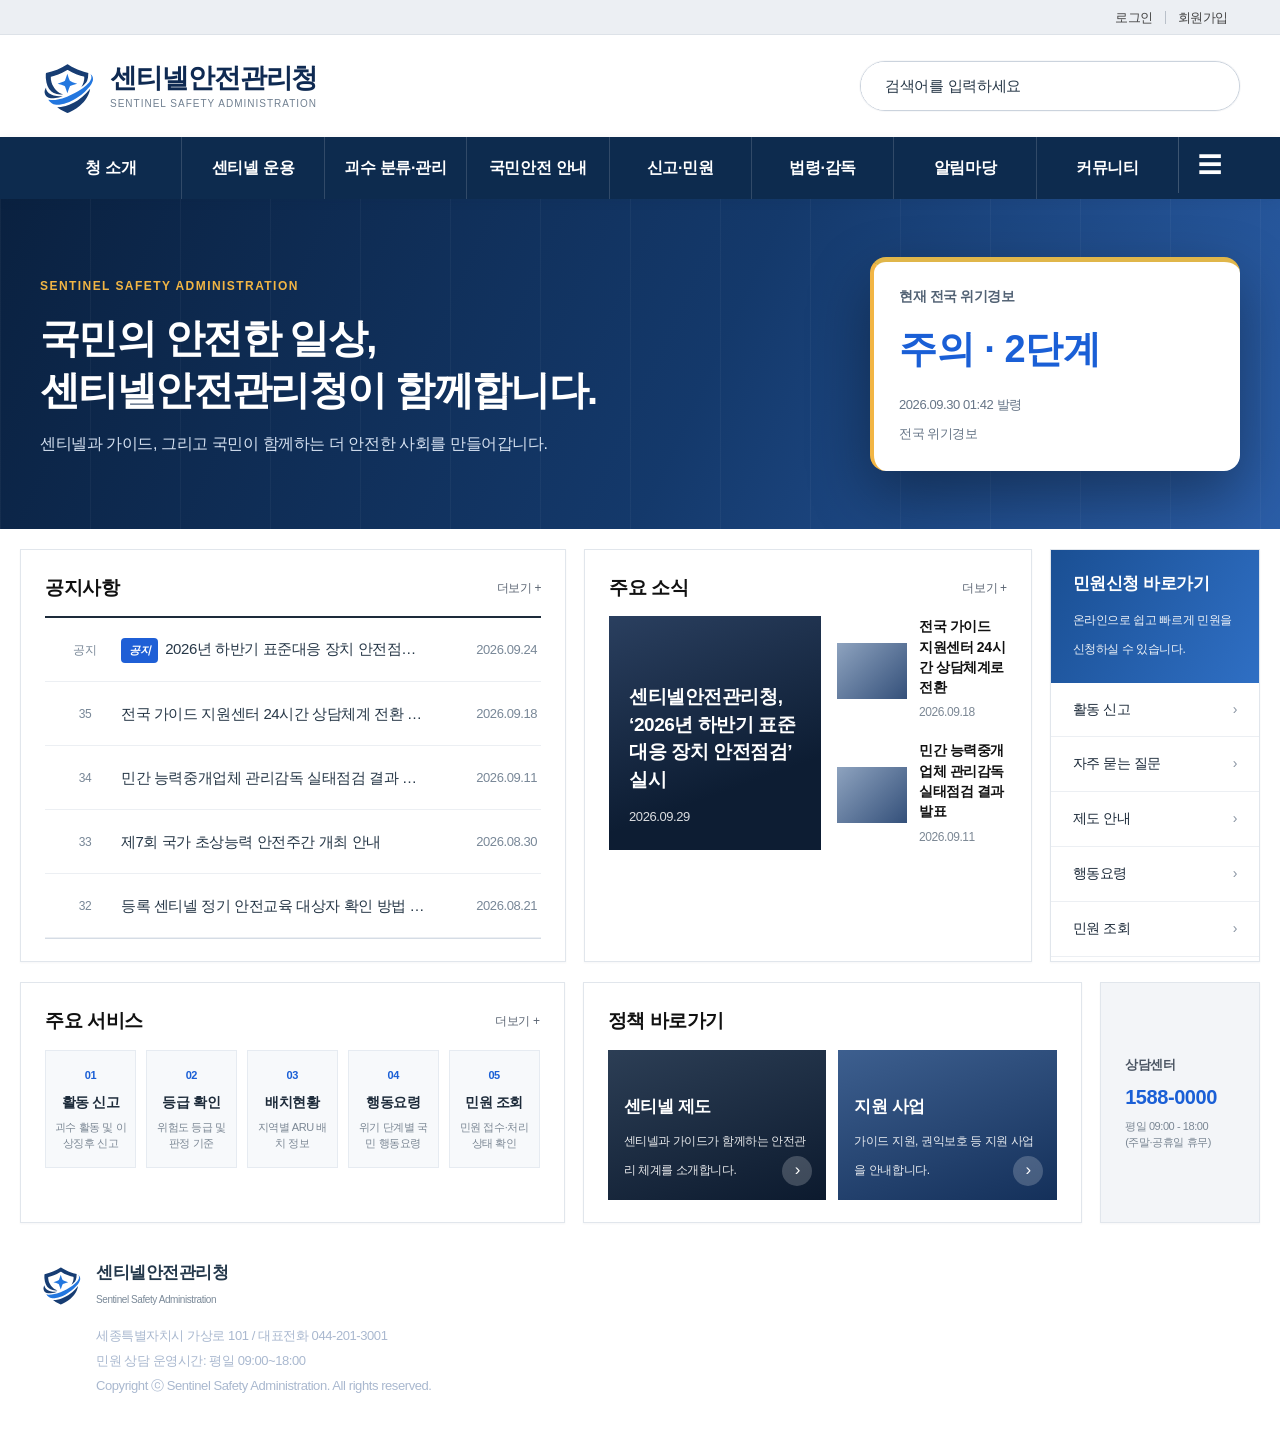
==== commit 0ef3e3e8: "Remove crisis alert status section" ====
--- a/sentinel-site/index.html
+++ b/sentinel-site/index.html
@@ -101,20 +101,7 @@
  </section>
  <aside class="hm-card hm-contact"><span>상담센터</span><strong>1588-0000</strong><small>평일 09:00 - 18:00<br>(주말·공휴일 휴무)</small></aside>
 </div>
-  <section class="map-section" id="crisis" aria-labelledby="mapTitle"><div class="container map-section-inner"><div class="section-head"><h2 id="mapTitle">위기경보 현황</h2><small>17개 시·도 · 현재 <time id="siteCurrentDateTime" datetime="" aria-live="off">불러오는 중</time></small></div>
-   <div class="map-box">
- <div class="map-svg actual-map">
-  <div class="korea-map-image">
-   <svg class="crisis-map-svg" viewBox="30 0 860 900" role="img" aria-label="대한민국 시도별 위기경보 현황 지도" preserveAspectRatio="xMidYMid meet"><g><path class="region region-interest" data-region="제주특별자치도" d="M241.8 835.7 L244.8 839.5 L244.0 841.5 L240.3 841.0 L239.0 839.1 L241.8 835.7 Z M208.2 829.0 L211.9 830.6 L217.3 830.1 L217.9 832.4 L223.0 835.5 L225.7 834.7 L231.6 835.6 L234.2 839.6 L232.1 841.9 L233.6 844.1 L238.1 844.1 L238.9 845.9 L236.3 847.5 L232.7 855.0 L232.5 857.4 L229.4 858.1 L226.0 860.6 L225.1 863.5 L220.5 866.7 L221.4 868.0 L218.9 870.7 L213.6 871.9 L207.8 871.0 L201.4 875.6 L198.9 875.6 L191.1 877.1 L184.9 876.8 L181.5 877.8 L177.2 881.6 L173.1 882.5 L170.8 881.1 L163.5 882.2 L158.2 881.7 L156.0 883.4 L152.0 883.4 L148.5 884.6 L144.7 881.8 L141.0 883.1 L137.4 881.1 L132.0 883.2 L119.6 882.1 L115.3 884.6 L114.4 887.2 L110.3 889.2 L105.9 886.2 L102.8 882.7 L96.5 880.8 L93.1 878.7 L88.7 873.4 L90.0 872.3 L89.1 868.3 L90.2 864.6 L94.6 861.6 L99.0 859.8 L100.8 857.4 L103.5 856.6 L108.1 853.2 L108.1 850.4 L116.7 847.7 L117.3 845.3 L122.6 845.2 L132.2 841.5 L134.0 842.3 L150.4 838.2 L152.9 836.3 L157.1 837.1 L161.9 834.8 L163.6 836.5 L169.9 835.4 L173.0 833.7 L179.8 833.6 L181.9 830.7 L184.6 831.4 L196.1 830.7 L197.7 829.9 L203.5 830.3 L208.2 829.0 Z"><title>제주특별자치도 · 관심</title></path><path class="region region-caution" data-region="경상남도" d="M488.3 654.1 L493.8 654.9 L496.0 659.1 L489.4 658.6 L485.8 656.5 L488.3 654.1 Z M476.6 644.2 L480.8 645.0 L481.6 647.6 L477.9 647.6 L476.6 644.2 Z M535.8 627.4 L537.8 632.9 L540.5 635.4 L537.2 636.9 L533.4 636.3 L533.7 633.9 L531.2 632.0 L535.8 627.4 Z M488.3 623.5 L493.5 627.0 L490.1 630.0 L483.8 628.9 L481.2 626.2 L484.4 623.8 L488.3 623.5 Z M480.4 620.2 L483.2 621.5 L480.4 625.2 L477.7 625.7 L474.8 623.2 L475.5 621.3 L480.4 620.2 Z M449.1 610.7 L449.9 614.1 L455.6 618.6 L454.3 622.5 L454.9 625.1 L447.5 622.5 L447.2 623.7 L440.3 624.1 L436.7 622.9 L435.3 618.7 L438.5 617.0 L441.9 612.2 L444.1 610.7 L449.1 610.7 Z M422.6 606.3 L427.0 607.4 L429.3 611.5 L427.9 613.9 L423.2 618.3 L428.1 625.0 L431.7 625.7 L434.0 629.1 L440.8 624.6 L448.9 625.1 L454.4 626.4 L454.6 630.1 L452.6 630.8 L453.7 638.8 L447.7 643.1 L445.4 642.2 L439.9 644.3 L434.3 644.6 L432.3 640.8 L432.9 633.6 L429.1 633.9 L424.3 635.5 L426.0 640.3 L420.9 642.6 L417.2 641.9 L414.9 639.1 L411.2 638.0 L414.3 634.9 L411.0 629.5 L406.7 624.4 L405.5 620.7 L409.4 618.0 L410.1 614.4 L413.9 613.4 L414.8 609.7 L417.8 607.0 L422.6 606.3 Z M573.5 591.2 L576.3 592.8 L579.8 592.5 L581.6 594.8 L577.8 596.7 L576.4 601.1 L582.6 606.3 L581.0 608.0 L582.0 611.4 L580.6 613.8 L576.6 615.5 L580.1 617.9 L584.1 615.3 L585.7 619.0 L577.7 623.4 L585.2 631.2 L579.1 630.9 L579.1 628.0 L575.7 628.8 L572.2 627.8 L571.0 631.1 L572.4 632.3 L565.5 635.9 L568.3 639.2 L571.3 638.7 L574.2 640.0 L562.6 640.9 L564.5 643.1 L560.1 645.9 L554.3 643.5 L558.8 641.8 L559.2 640.4 L553.7 639.5 L551.2 635.5 L547.2 634.0 L546.2 631.9 L554.1 630.9 L555.2 629.6 L555.5 624.8 L553.9 621.3 L547.5 624.5 L542.0 628.7 L539.2 624.6 L535.4 623.5 L533.5 617.6 L538.2 613.0 L541.8 612.2 L544.1 610.0 L548.1 612.5 L554.9 611.5 L557.8 613.7 L560.4 613.6 L557.6 608.0 L555.3 606.3 L561.9 603.8 L567.1 603.7 L567.7 601.0 L562.2 599.9 L564.1 596.3 L567.2 594.7 L568.3 599.7 L571.1 596.6 L573.5 591.2 Z M514.0 499.0 L516.1 499.7 L525.7 497.2 L528.6 494.6 L536.0 495.1 L539.9 494.5 L540.6 488.8 L544.0 487.5 L546.2 492.5 L545.9 497.0 L550.1 498.5 L555.2 503.1 L559.4 504.0 L569.3 501.2 L575.7 501.7 L578.0 504.3 L582.2 504.0 L589.0 506.0 L594.0 506.3 L596.8 502.8 L603.1 501.3 L606.9 501.4 L610.5 497.5 L618.1 494.7 L623.0 495.3 L631.5 499.6 L635.7 497.6 L639.1 498.4 L640.1 500.7 L638.9 503.4 L634.2 505.9 L629.5 507.2 L634.0 512.3 L639.5 512.9 L655.6 517.8 L656.1 520.3 L661.9 525.2 L666.0 527.4 L669.2 527.9 L672.8 526.8 L677.3 531.6 L674.1 535.1 L672.3 539.4 L668.6 541.0 L663.6 538.9 L659.5 542.0 L656.5 547.9 L652.2 548.8 L649.2 550.9 L646.6 550.0 L644.6 552.5 L637.5 553.6 L634.6 559.9 L620.3 562.8 L612.8 563.2 L610.1 565.1 L612.3 568.3 L609.3 570.8 L604.9 572.2 L595.4 572.2 L597.0 574.8 L602.7 576.8 L604.7 580.4 L601.0 581.7 L597.0 583.2 L592.5 581.1 L583.7 582.9 L578.0 580.8 L575.2 573.5 L570.2 576.6 L564.8 573.6 L560.8 574.3 L557.0 569.9 L555.4 563.9 L551.3 567.9 L558.3 576.2 L558.7 580.9 L562.6 583.1 L565.2 586.8 L558.9 588.8 L553.8 589.4 L550.5 586.5 L550.7 584.2 L545.5 579.6 L542.5 582.1 L536.7 580.4 L532.7 581.9 L531.5 586.2 L527.5 586.1 L524.9 588.8 L521.9 587.7 L515.9 589.8 L517.6 592.0 L528.3 589.4 L528.8 586.4 L535.6 587.3 L533.4 591.1 L539.4 595.4 L534.8 598.9 L531.8 599.7 L527.2 598.7 L527.4 603.8 L525.7 604.7 L526.2 608.7 L523.6 614.7 L525.8 617.5 L529.5 611.3 L532.9 615.8 L530.5 617.6 L529.7 622.5 L524.1 624.6 L527.7 625.7 L527.8 629.5 L526.5 633.3 L524.5 635.5 L520.9 636.1 L517.6 631.6 L515.2 630.7 L515.6 627.5 L508.0 625.4 L511.7 623.6 L515.0 625.8 L515.3 621.6 L518.5 619.7 L514.8 616.8 L512.6 618.7 L504.6 616.4 L500.1 613.4 L501.9 612.4 L511.1 612.4 L509.4 608.5 L506.9 606.7 L500.4 608.1 L500.5 611.9 L497.2 613.1 L493.8 611.8 L494.6 608.4 L489.1 606.8 L480.4 607.9 L481.9 610.0 L480.6 611.8 L481.7 614.8 L476.7 614.6 L466.1 613.1 L457.4 610.1 L453.4 609.2 L448.4 604.7 L452.6 601.2 L450.2 597.5 L452.2 595.0 L447.7 592.3 L444.3 593.8 L446.0 596.4 L445.7 598.9 L440.7 599.4 L439.4 601.3 L435.2 599.6 L432.7 601.5 L429.6 598.8 L428.8 595.6 L424.0 602.5 L424.3 604.4 L418.7 606.3 L411.3 605.8 L401.4 607.3 L397.5 602.1 L400.0 599.6 L401.8 594.9 L398.9 592.9 L398.2 589.5 L392.8 587.7 L392.2 585.1 L388.7 584.5 L384.0 581.1 L384.1 576.7 L369.9 567.3 L369.3 559.4 L367.7 555.4 L365.0 554.4 L361.5 547.8 L364.3 547.4 L369.8 544.0 L370.2 542.2 L367.8 538.6 L373.5 532.3 L377.7 530.4 L378.7 525.4 L374.4 525.1 L372.7 523.1 L372.9 520.5 L375.9 519.3 L370.9 513.0 L370.4 511.5 L364.1 508.2 L363.4 506.5 L367.8 503.3 L368.2 499.7 L371.2 497.9 L369.7 494.0 L371.2 490.7 L373.3 489.6 L374.4 485.0 L377.6 483.1 L377.6 475.2 L385.1 470.3 L388.8 469.0 L393.8 461.6 L398.9 462.3 L401.9 460.2 L405.9 459.9 L410.2 457.3 L412.1 457.8 L414.2 454.1 L421.1 450.1 L420.6 453.5 L422.2 454.6 L426.6 453.7 L429.4 455.9 L429.7 459.5 L433.3 458.7 L437.2 460.3 L439.9 459.3 L442.2 462.5 L445.1 463.9 L448.8 462.8 L452.5 463.8 L456.3 462.0 L466.6 464.9 L466.1 467.9 L467.5 470.3 L472.0 470.8 L474.3 474.6 L478.7 476.0 L481.5 481.0 L481.6 487.2 L477.3 488.9 L474.3 489.0 L474.2 492.2 L478.3 491.5 L481.4 493.8 L488.1 494.3 L489.6 491.9 L492.9 493.9 L496.3 492.5 L501.6 491.9 L511.0 494.0 L514.0 499.0 Z"><title>경상남도 · 주의</title></path><path class="region region-caution" data-region="경상북도" d="M721.6 492.6 L714.4 490.5 L703.1 488.0 L693.3 493.0 L685.1 492.1 L683.9 490.1 L685.6 486.1 L683.9 484.5 L680.1 484.1 L674.9 481.2 L665.9 482.3 L663.1 480.7 L661.1 482.8 L652.1 484.4 L648.4 487.8 L648.1 491.3 L649.3 494.4 L644.1 492.7 L635.7 497.6 L631.5 499.6 L623.0 495.3 L618.1 494.7 L610.5 497.5 L606.9 501.4 L603.1 501.3 L596.8 502.8 L594.0 506.3 L589.0 506.0 L582.2 504.0 L578.0 504.3 L575.7 501.7 L569.3 501.2 L559.4 504.0 L555.2 503.1 L550.1 498.5 L545.9 497.0 L546.2 492.5 L544.0 487.5 L547.3 481.6 L554.3 478.4 L561.3 478.7 L560.1 480.6 L562.6 484.1 L565.4 483.8 L570.4 481.4 L574.2 481.2 L575.8 479.5 L576.5 475.4 L574.0 470.2 L580.5 467.6 L579.0 464.3 L587.3 459.3 L589.5 455.0 L588.2 450.0 L584.7 447.8 L586.0 445.3 L584.7 443.3 L586.2 441.0 L583.4 438.7 L582.3 435.5 L575.6 433.9 L561.5 435.2 L556.2 439.7 L549.7 441.0 L544.1 440.2 L545.6 446.0 L543.4 449.5 L537.5 453.0 L534.2 453.2 L532.6 451.4 L534.2 446.6 L527.6 446.8 L523.1 449.0 L520.3 454.2 L516.9 458.0 L517.7 460.4 L524.0 460.3 L531.2 461.9 L534.6 464.2 L533.0 467.2 L523.6 467.0 L521.1 469.1 L517.0 474.5 L518.2 477.3 L525.9 480.6 L526.0 484.2 L523.1 485.8 L511.9 483.5 L510.2 484.2 L511.1 487.8 L516.1 491.9 L520.2 494.1 L516.9 498.9 L514.0 499.0 L511.0 494.0 L501.6 491.9 L496.3 492.5 L492.9 493.9 L489.6 491.9 L488.1 494.3 L481.4 493.8 L478.3 491.5 L474.2 492.2 L474.3 489.0 L477.3 488.9 L481.6 487.2 L481.5 481.0 L478.7 476.0 L474.3 474.6 L472.0 470.8 L467.5 470.3 L466.1 467.9 L466.6 464.9 L456.3 462.0 L452.5 463.8 L448.8 462.8 L445.1 463.9 L442.2 462.5 L439.9 459.3 L437.2 460.3 L433.3 458.7 L429.7 459.5 L429.4 455.9 L426.6 453.7 L422.2 454.6 L420.6 453.5 L421.1 450.1 L420.1 447.9 L425.1 445.8 L422.5 438.7 L418.8 436.8 L419.1 432.6 L424.2 430.0 L426.7 427.5 L430.4 428.1 L435.3 425.2 L434.6 421.0 L436.4 417.2 L440.2 415.5 L441.9 411.6 L438.0 405.9 L440.0 403.9 L445.3 402.5 L450.1 405.0 L452.8 403.8 L452.4 401.5 L448.5 397.5 L451.7 394.8 L444.7 392.3 L439.3 393.6 L436.5 395.8 L433.0 394.9 L429.4 391.4 L422.0 389.1 L419.6 391.9 L414.1 391.8 L412.2 386.3 L414.3 382.9 L419.9 380.6 L421.8 378.6 L418.3 370.8 L420.2 368.2 L418.3 365.7 L420.1 361.9 L419.8 358.7 L424.8 354.3 L423.6 351.6 L418.4 349.4 L418.4 346.6 L416.1 344.5 L408.9 344.1 L403.8 340.8 L408.8 337.4 L413.8 337.4 L413.5 334.0 L416.3 333.8 L418.5 330.5 L421.5 334.7 L429.6 336.5 L430.9 331.2 L429.7 328.9 L421.1 324.7 L429.6 324.3 L429.6 322.3 L432.8 320.3 L435.3 317.3 L440.2 320.5 L443.2 320.6 L447.0 319.1 L452.0 321.9 L456.4 322.1 L456.0 319.8 L449.0 315.6 L453.3 308.2 L454.0 304.5 L458.9 306.5 L463.3 306.2 L464.3 304.1 L469.6 301.6 L474.5 303.9 L484.7 304.8 L483.8 299.3 L487.7 299.4 L489.3 295.4 L497.1 298.0 L499.8 301.6 L504.5 304.7 L507.0 304.4 L513.3 307.1 L516.2 304.9 L523.6 305.3 L529.1 299.2 L528.9 296.7 L524.3 294.8 L527.4 290.7 L527.7 286.5 L531.2 285.4 L531.8 283.3 L541.5 278.6 L541.7 277.0 L547.5 276.0 L552.6 272.3 L551.4 269.8 L555.0 267.8 L564.0 268.6 L568.2 264.3 L575.2 266.3 L577.4 268.2 L584.0 268.4 L587.3 270.3 L589.2 269.2 L587.4 265.6 L589.9 264.5 L593.7 260.7 L598.2 262.3 L601.8 262.2 L605.6 266.4 L611.1 267.6 L615.1 267.6 L620.1 260.0 L624.4 259.5 L627.4 262.3 L631.8 261.2 L647.5 263.9 L649.7 259.8 L653.5 258.6 L662.1 261.7 L672.5 268.3 L679.8 267.7 L678.4 263.0 L683.1 259.4 L686.2 258.3 L687.4 256.0 L691.7 256.4 L693.5 254.1 L700.4 251.4 L705.1 251.2 L708.4 255.5 L708.1 258.7 L713.0 262.3 L717.2 264.5 L714.8 266.3 L714.0 271.0 L715.7 273.9 L713.7 278.1 L715.8 282.7 L716.1 291.5 L715.0 292.9 L717.6 299.3 L723.1 304.7 L724.2 309.0 L727.2 312.3 L725.1 313.9 L726.9 318.0 L725.9 319.4 L726.7 323.5 L724.5 325.5 L719.2 328.2 L714.3 335.8 L714.0 340.3 L716.4 344.4 L719.8 347.2 L721.0 355.0 L718.6 358.3 L719.3 361.5 L719.0 367.0 L716.8 370.8 L711.2 377.2 L708.0 382.5 L708.7 384.1 L707.2 389.7 L708.4 391.9 L706.8 395.2 L709.1 397.5 L709.0 402.0 L706.7 402.8 L707.6 405.6 L710.6 407.3 L711.9 409.7 L711.5 414.5 L719.8 420.1 L715.6 422.0 L715.9 423.9 L708.3 426.5 L707.4 428.2 L708.9 431.5 L715.2 434.3 L717.7 436.8 L722.0 437.6 L726.2 434.2 L731.8 432.1 L732.0 430.3 L737.6 427.0 L740.3 422.5 L744.6 423.9 L747.2 433.1 L746.4 435.0 L742.1 437.8 L741.7 441.5 L737.8 446.5 L734.8 448.0 L736.5 451.5 L735.1 456.8 L736.5 458.3 L733.1 464.8 L734.0 466.0 L729.6 470.7 L730.7 473.2 L728.6 480.0 L726.0 484.1 L726.5 486.9 L721.6 492.6 Z M1001.6 186.2 L1002.1 189.5 L1004.1 191.9 L1003.0 197.0 L993.4 200.5 L987.3 199.7 L981.4 196.7 L982.0 193.6 L979.5 192.0 L990.1 188.4 L999.0 187.5 L1001.6 186.2 Z"><title>경상북도 · 주의</title></path><path class="region region-interest" data-region="전라남도" d="M237.1 761.2 L237.9 764.1 L234.5 764.2 L233.0 762.0 L237.1 761.2 Z M306.8 748.9 L308.3 757.1 L304.5 753.6 L304.6 750.9 L306.8 748.9 Z M-116.1 743.4 L-112.9 743.8 L-111.0 746.6 L-106.2 750.6 L-108.3 751.6 L-112.0 750.8 L-112.6 749.0 L-116.1 748.0 L-116.1 743.4 Z M163.7 730.1 L166.3 731.6 L170.5 731.6 L169.1 735.8 L163.4 738.7 L159.0 739.6 L155.1 736.9 L157.2 731.7 L162.0 729.6 L163.7 730.1 Z M185.2 727.7 L189.2 729.2 L186.7 732.8 L189.0 736.6 L185.6 741.2 L180.1 738.3 L178.7 735.6 L182.6 732.0 L179.9 730.1 L183.1 726.8 L185.2 727.7 Z M204.9 724.9 L206.1 728.4 L202.2 728.7 L204.9 724.9 Z M229.7 724.2 L236.0 730.9 L234.1 734.2 L228.0 734.7 L221.0 731.0 L225.8 725.2 L229.7 724.2 Z M167.4 721.3 L172.7 722.4 L176.4 724.2 L178.3 726.4 L175.4 727.5 L176.7 730.0 L170.9 731.3 L165.8 730.2 L163.4 728.6 L166.8 723.8 L167.4 721.3 Z M299.8 718.6 L300.9 722.4 L299.8 725.1 L294.1 724.0 L295.2 720.9 L299.8 718.6 Z M176.8 718.7 L178.6 720.6 L172.1 721.3 L174.3 718.8 L176.8 718.7 Z M65.8 707.6 L68.7 710.0 L73.5 709.4 L76.3 714.3 L72.3 713.6 L68.5 714.9 L67.3 713.4 L63.4 713.3 L62.1 710.2 L65.8 707.6 Z M247.7 704.1 L253.3 705.5 L251.0 708.5 L244.9 710.5 L242.1 708.6 L242.2 705.9 L247.7 704.1 Z M63.9 704.1 L68.4 705.5 L65.4 707.1 L63.9 704.1 Z M219.5 702.1 L221.1 703.4 L225.2 702.5 L227.2 704.6 L230.7 705.5 L228.1 709.0 L224.9 708.2 L220.7 711.0 L218.0 706.9 L213.6 706.5 L211.7 707.7 L208.1 706.2 L209.6 703.0 L212.4 705.3 L215.5 702.9 L219.5 702.1 Z M257.1 698.4 L260.9 700.9 L267.9 701.2 L269.0 705.0 L266.3 704.8 L260.0 706.0 L251.7 701.3 L252.4 698.3 L257.1 698.4 Z M189.7 694.2 L193.0 694.8 L198.9 698.4 L198.3 700.6 L202.0 707.2 L206.3 708.6 L204.2 711.9 L198.9 712.8 L196.1 711.2 L191.6 711.9 L188.3 708.3 L182.9 705.3 L180.9 697.4 L182.7 695.7 L189.7 694.2 Z M239.8 692.5 L240.9 694.2 L237.6 699.3 L234.6 701.7 L224.2 698.9 L225.8 695.4 L228.3 694.0 L232.0 694.1 L237.1 696.1 L239.8 692.5 Z M297.7 692.3 L300.6 694.1 L302.6 697.7 L298.5 696.8 L299.1 694.0 L297.7 692.3 Z M218.6 687.7 L220.8 689.9 L224.7 696.2 L218.9 697.2 L210.2 697.7 L206.8 702.0 L205.3 701.0 L207.1 697.5 L203.3 696.7 L205.0 693.6 L209.7 689.2 L212.2 689.4 L218.6 687.7 Z M259.6 685.3 L263.1 686.2 L264.9 689.8 L263.2 693.9 L257.4 690.7 L256.6 686.6 L259.6 685.3 Z M405.3 684.8 L406.3 687.1 L405.7 691.9 L401.5 691.6 L403.8 686.1 L405.3 684.8 Z M339.5 683.0 L347.0 684.5 L347.8 683.5 L353.7 686.8 L353.3 689.8 L345.2 692.6 L344.9 689.2 L339.9 688.1 L337.8 685.6 L339.5 683.0 Z M293.3 679.5 L295.6 682.5 L291.4 689.3 L286.7 689.6 L282.7 688.8 L278.4 689.8 L274.4 689.5 L269.3 683.8 L274.4 680.1 L276.7 682.7 L280.6 681.8 L286.6 679.3 L288.7 680.3 L293.3 679.5 Z M69.3 678.9 L71.9 681.4 L65.9 685.4 L65.6 681.5 L69.3 678.9 Z M276.7 675.4 L275.5 677.5 L269.2 677.0 L272.3 674.8 L276.7 675.4 Z M338.6 671.0 L342.5 672.5 L339.2 676.7 L344.9 677.1 L346.9 679.2 L343.0 681.1 L337.4 681.8 L335.8 678.9 L338.6 678.0 L336.4 675.6 L333.9 675.3 L338.6 671.0 Z M393.0 669.9 L395.9 669.9 L397.0 672.7 L400.5 675.3 L403.6 679.5 L398.8 680.4 L398.0 679.1 L389.9 675.8 L387.7 672.1 L393.0 669.9 Z M377.0 664.7 L381.2 667.3 L377.3 669.9 L373.4 666.3 L377.0 664.7 Z M106.3 664.0 L116.5 666.9 L117.1 670.0 L123.0 670.9 L131.6 677.7 L129.5 683.9 L127.0 685.5 L128.4 687.6 L123.0 692.0 L118.6 693.7 L114.4 693.1 L112.8 695.4 L109.1 695.0 L108.6 698.0 L104.9 698.0 L96.8 701.3 L91.4 702.2 L84.0 701.0 L83.9 698.7 L80.1 697.6 L79.0 695.3 L75.2 691.5 L77.7 687.9 L86.0 682.3 L91.3 680.9 L92.3 678.1 L96.1 677.2 L101.4 672.7 L107.1 672.5 L108.3 670.6 L104.4 667.2 L106.3 664.0 Z M355.3 659.2 L359.0 660.1 L355.9 662.9 L352.4 661.7 L355.3 659.2 Z M30.4 657.4 L31.4 661.6 L27.7 662.8 L24.7 662.2 L23.6 659.9 L30.4 657.4 Z M71.2 656.6 L74.1 660.0 L77.9 661.3 L79.4 664.0 L76.6 666.5 L77.8 669.5 L74.5 669.6 L73.5 671.8 L67.4 673.7 L66.9 667.8 L70.5 668.5 L73.5 665.8 L70.2 660.7 L67.3 660.9 L67.5 657.6 L71.2 656.6 Z M67.4 652.7 L67.9 655.7 L65.3 659.9 L69.0 661.8 L70.6 664.9 L68.6 667.5 L61.7 668.1 L60.2 661.4 L60.0 657.2 L63.5 656.5 L63.5 654.7 L67.4 652.7 Z M86.4 650.3 L93.5 652.2 L94.8 657.1 L89.2 659.7 L82.7 659.0 L78.9 654.7 L80.7 651.9 L86.4 650.3 Z M74.1 648.6 L74.7 651.1 L73.3 655.3 L70.3 653.4 L70.5 648.6 L74.1 648.6 Z M-58.2 646.5 L-63.0 651.6 L-65.0 650.2 L-58.2 646.5 Z M95.7 645.2 L95.9 648.8 L92.9 650.5 L89.0 649.3 L88.8 647.2 L95.7 645.2 Z M-49.2 646.0 L-44.7 647.2 L-48.1 649.3 L-48.7 652.1 L-52.0 652.8 L-51.5 655.2 L-54.5 656.0 L-54.7 658.6 L-58.7 657.7 L-60.3 655.3 L-57.7 649.8 L-54.8 646.4 L-49.2 646.0 Z M-93.5 644.3 L-93.3 646.9 L-95.2 649.3 L-100.4 650.6 L-95.6 645.3 L-93.5 644.3 Z M394.4 640.7 L401.6 643.4 L402.6 645.8 L399.7 649.1 L403.3 652.5 L404.3 657.4 L402.8 660.5 L405.4 663.8 L401.5 664.6 L394.6 663.5 L387.0 658.5 L389.7 656.3 L389.5 653.3 L394.3 650.9 L396.2 647.8 L396.1 644.1 L394.4 640.7 Z M52.0 641.3 L53.5 642.7 L60.9 644.4 L59.7 648.6 L55.8 649.6 L54.5 652.0 L51.6 653.2 L41.8 649.8 L41.8 644.5 L46.9 643.9 L50.5 640.1 L52.0 641.3 Z M73.7 633.4 L76.7 634.6 L81.9 633.9 L84.7 636.7 L89.4 636.7 L95.3 641.0 L95.8 643.0 L91.3 646.0 L86.0 648.3 L81.1 648.9 L79.0 646.8 L72.3 644.8 L71.1 643.4 L72.1 638.5 L73.5 637.6 L71.1 634.5 L73.7 633.4 Z M120.7 632.1 L119.6 636.6 L117.0 635.7 L117.2 633.3 L120.7 632.1 Z M57.5 629.2 L57.8 636.4 L53.7 637.6 L46.8 637.6 L48.6 640.6 L47.0 642.7 L42.4 643.8 L37.7 641.9 L36.7 635.6 L40.5 633.8 L45.8 633.8 L51.7 631.3 L53.1 629.4 L57.5 629.2 Z M121.3 627.4 L122.9 630.0 L118.3 630.9 L119.0 627.9 L121.3 627.4 Z M90.8 629.5 L91.7 636.1 L84.2 636.1 L81.8 633.3 L77.2 633.6 L77.3 631.2 L83.6 630.0 L88.2 626.2 L90.8 629.5 Z M372.2 622.1 L368.5 620.6 L372.3 618.5 L374.8 620.7 L372.2 622.1 Z M80.1 616.6 L84.6 617.8 L87.1 622.6 L80.1 625.8 L81.2 629.6 L77.4 630.5 L75.9 628.2 L69.3 622.0 L73.9 620.4 L77.9 621.7 L80.1 616.6 Z M388.4 614.0 L393.8 615.3 L394.0 618.2 L388.5 619.1 L383.4 616.3 L388.4 614.0 Z M115.1 610.3 L118.0 612.4 L122.7 612.3 L124.0 614.7 L120.7 615.4 L120.5 620.1 L126.7 619.6 L129.5 622.3 L126.8 627.6 L121.9 627.0 L123.3 623.7 L122.4 622.2 L111.3 621.0 L107.1 623.5 L101.9 622.0 L104.6 620.4 L108.9 620.4 L112.2 619.1 L116.2 614.9 L112.0 612.1 L115.1 610.3 Z M102.3 607.8 L107.1 608.9 L103.1 612.3 L100.3 609.9 L102.3 607.8 Z M70.1 608.1 L75.7 610.1 L78.1 613.7 L76.5 617.8 L74.5 619.7 L67.7 621.4 L57.5 619.5 L56.0 617.5 L60.7 611.6 L64.1 612.3 L65.8 610.7 L69.3 610.6 L70.1 608.1 Z M392.1 606.2 L392.4 608.7 L397.6 608.7 L401.3 611.3 L401.3 616.0 L396.7 614.9 L396.4 612.9 L385.8 611.8 L389.8 606.0 L392.1 606.2 Z M396.6 604.1 L398.3 608.4 L393.6 608.3 L392.9 605.6 L396.6 604.1 Z M99.4 599.9 L102.4 600.9 L99.0 607.9 L95.5 611.4 L94.2 606.4 L96.7 601.3 L99.4 599.9 Z M106.1 596.6 L108.4 596.8 L110.1 601.6 L106.0 601.0 L106.1 596.6 Z M83.8 593.3 L87.7 593.4 L91.2 595.3 L94.2 599.9 L91.7 606.4 L88.5 607.7 L81.8 605.6 L84.1 602.9 L83.7 597.5 L80.3 598.4 L76.9 597.5 L80.3 594.6 L83.8 593.3 Z M86.3 588.3 L90.5 588.6 L96.7 591.5 L95.8 593.7 L86.7 592.2 L83.7 589.4 L86.3 588.3 Z M89.2 574.5 L86.0 575.5 L82.7 578.9 L81.3 582.1 L80.9 587.8 L75.5 589.3 L72.0 588.0 L67.3 587.8 L66.1 583.9 L67.4 581.1 L74.4 579.7 L80.8 574.6 L89.2 574.5 Z M62.1 538.9 L65.8 542.3 L61.2 542.5 L62.1 538.9 Z M361.5 547.8 L365.0 554.4 L367.7 555.4 L369.3 559.4 L369.9 567.3 L384.1 576.7 L384.0 581.1 L388.7 584.5 L392.2 585.1 L392.8 587.7 L398.2 589.5 L398.9 592.9 L401.8 594.9 L400.0 599.6 L397.4 601.2 L396.7 603.2 L390.5 605.2 L385.1 608.8 L383.2 611.4 L373.5 616.0 L369.2 611.2 L364.0 610.8 L368.5 615.1 L363.8 617.9 L367.8 622.0 L374.1 625.1 L377.6 622.8 L379.3 624.0 L384.8 620.4 L391.5 621.1 L396.9 619.5 L399.5 620.3 L398.5 627.9 L395.7 632.4 L393.7 633.8 L395.5 635.9 L394.6 640.3 L385.8 642.8 L381.5 639.6 L376.9 637.2 L373.4 643.7 L370.4 645.9 L370.3 648.2 L373.5 654.9 L369.7 655.9 L363.8 653.9 L360.0 655.2 L356.5 652.2 L356.3 647.9 L359.4 641.6 L361.7 640.8 L363.9 636.8 L361.9 636.1 L357.6 628.9 L351.1 628.4 L353.9 624.8 L350.9 621.9 L349.3 617.4 L347.0 617.9 L341.3 622.7 L327.5 625.9 L331.2 628.1 L326.4 630.5 L324.8 633.4 L327.6 635.2 L326.8 637.0 L322.2 639.4 L325.5 644.3 L337.3 646.9 L336.8 650.7 L342.3 650.7 L341.6 653.4 L344.1 653.8 L347.7 663.6 L344.0 665.8 L338.2 664.9 L335.9 666.0 L329.6 663.9 L326.2 665.3 L328.8 668.6 L333.8 670.0 L331.8 673.4 L327.5 677.7 L323.3 678.0 L322.8 680.7 L313.9 682.7 L315.5 687.2 L312.3 687.9 L305.6 682.1 L301.9 681.3 L304.8 678.8 L299.8 675.3 L290.7 675.1 L287.8 673.2 L282.9 674.8 L276.5 674.6 L274.0 673.7 L271.9 670.8 L272.2 668.8 L278.2 664.8 L283.4 663.0 L283.6 657.9 L288.8 654.5 L290.3 657.6 L294.2 655.2 L295.2 649.4 L298.6 644.5 L304.0 643.0 L305.5 646.4 L304.2 650.5 L310.9 651.7 L311.5 649.0 L314.6 644.8 L312.7 637.7 L308.8 638.1 L306.7 641.2 L302.5 639.5 L300.7 641.0 L296.3 635.2 L290.7 640.1 L288.5 645.2 L285.1 647.4 L277.5 647.1 L275.0 645.7 L271.0 649.9 L263.6 652.1 L260.8 655.5 L249.3 659.9 L252.1 661.4 L249.1 663.2 L247.0 667.1 L248.1 672.0 L245.1 671.5 L242.5 673.4 L245.2 675.7 L243.2 678.1 L245.9 680.5 L241.6 683.2 L238.3 686.8 L236.1 686.0 L226.7 685.4 L228.7 689.9 L221.6 687.0 L215.7 686.7 L210.0 683.8 L210.4 680.3 L209.4 676.3 L210.3 673.2 L210.6 667.1 L206.5 661.8 L205.4 668.2 L205.9 669.5 L204.1 674.2 L203.9 679.4 L200.5 680.3 L202.0 682.9 L198.0 687.2 L192.3 688.1 L189.1 690.3 L183.5 691.1 L176.9 694.2 L177.5 701.3 L174.1 703.2 L174.1 706.8 L170.8 707.5 L165.3 707.2 L162.8 710.2 L157.6 711.0 L156.6 707.6 L159.4 705.2 L158.0 700.9 L150.6 701.2 L150.6 697.5 L153.3 696.3 L152.4 694.0 L157.5 692.2 L155.8 690.2 L152.2 688.9 L149.7 690.2 L146.2 686.5 L148.0 684.5 L145.7 682.2 L148.7 677.3 L146.6 673.2 L141.2 671.2 L140.8 669.5 L135.3 671.3 L131.1 668.3 L127.8 668.6 L122.3 666.6 L118.5 667.7 L116.9 663.8 L111.7 662.8 L112.9 657.4 L110.1 656.8 L108.6 652.6 L107.1 651.9 L107.7 647.1 L110.8 644.2 L110.8 641.5 L113.1 636.7 L115.8 636.1 L122.6 639.9 L125.5 645.6 L123.5 646.9 L123.9 650.3 L129.0 655.8 L130.5 659.3 L141.7 663.8 L140.5 660.1 L130.0 655.2 L127.0 649.9 L124.2 648.3 L128.9 646.3 L132.8 641.1 L128.6 640.0 L131.2 637.6 L131.0 635.3 L144.5 632.7 L143.0 630.1 L135.2 632.7 L129.0 633.0 L127.6 631.3 L129.3 627.8 L132.7 624.0 L136.3 621.6 L134.0 618.8 L135.3 617.0 L133.0 615.4 L135.9 612.0 L133.4 610.6 L132.5 606.3 L133.9 603.9 L130.9 602.3 L128.6 609.3 L124.1 611.5 L121.5 610.6 L119.8 606.8 L114.8 603.3 L117.0 599.9 L122.1 602.4 L127.1 599.8 L124.3 597.3 L132.9 593.6 L131.4 590.1 L125.7 591.4 L124.2 586.3 L121.1 583.4 L115.9 590.0 L114.1 588.1 L108.1 589.1 L110.8 591.6 L107.3 595.6 L101.7 593.9 L103.3 590.5 L100.9 588.4 L93.8 588.4 L89.1 586.9 L90.2 580.9 L94.7 579.5 L102.8 581.8 L105.3 579.9 L107.6 574.8 L110.4 574.1 L120.5 576.0 L124.4 573.3 L124.3 579.1 L122.5 582.9 L128.9 586.2 L134.4 585.3 L136.3 587.4 L134.8 592.4 L143.0 588.7 L145.0 585.9 L142.7 584.1 L146.6 582.9 L143.8 580.6 L138.8 580.3 L135.6 575.8 L127.8 570.7 L123.5 566.6 L117.1 568.9 L115.3 561.0 L117.9 556.6 L120.4 556.9 L120.3 551.2 L127.0 551.0 L130.7 548.3 L130.8 544.6 L134.6 538.1 L136.1 531.6 L139.2 528.5 L144.2 528.3 L150.1 529.2 L152.1 531.3 L150.7 535.4 L158.1 541.2 L157.8 545.0 L160.2 548.1 L164.1 547.1 L171.9 548.4 L169.8 545.3 L174.2 543.5 L178.2 545.8 L182.1 546.0 L186.3 540.9 L192.6 541.2 L193.6 538.8 L196.4 538.8 L198.7 536.9 L198.4 534.0 L202.7 529.4 L201.9 525.0 L205.0 522.5 L214.5 522.0 L217.0 519.2 L221.7 522.5 L225.1 523.2 L232.0 526.5 L230.7 527.8 L232.8 530.4 L237.0 532.2 L237.5 533.9 L243.4 534.0 L246.0 532.6 L244.7 528.7 L252.9 523.7 L257.1 522.6 L257.6 527.3 L259.8 528.1 L258.5 533.3 L256.3 534.8 L259.3 536.8 L261.3 535.6 L263.9 538.6 L263.0 543.4 L260.4 542.8 L259.4 546.3 L262.3 546.5 L272.7 549.3 L278.6 546.8 L282.8 544.1 L289.0 546.7 L291.7 546.7 L293.2 543.3 L300.6 547.4 L305.9 547.0 L309.1 548.8 L318.9 545.8 L324.4 548.7 L333.4 539.7 L341.1 538.5 L346.8 539.8 L352.4 543.2 L361.5 547.8 Z M232.6 555.9 L229.2 557.8 L226.2 557.3 L219.5 560.5 L213.0 562.4 L203.4 559.9 L205.0 556.6 L199.7 557.0 L196.5 561.1 L196.1 563.5 L193.2 564.1 L190.2 563.0 L188.4 566.4 L184.9 566.7 L187.1 570.3 L183.9 571.1 L183.4 578.2 L188.5 580.6 L190.2 579.6 L200.4 580.5 L204.6 583.0 L207.8 589.1 L211.0 587.8 L215.6 589.2 L222.6 585.1 L225.7 585.7 L235.4 583.1 L237.4 585.7 L241.1 585.9 L244.0 583.2 L248.0 582.5 L252.1 577.6 L251.9 572.7 L254.4 570.7 L250.7 567.4 L245.7 567.6 L237.4 558.9 L237.1 557.1 L232.6 555.9 Z M139.4 639.7 L134.6 639.8 L132.8 642.9 L145.1 645.1 L144.9 648.2 L148.7 652.7 L150.2 649.4 L153.1 651.7 L162.5 653.4 L161.8 649.0 L159.7 645.0 L154.0 640.4 L148.7 639.9 L146.4 641.4 L141.8 641.1 L139.4 639.7 Z"><title>전라남도 · 관심</title></path><path class="region region-interest" data-region="전라북도" d="M116.5 497.3 L118.4 498.5 L116.7 501.4 L113.6 502.2 L108.6 505.5 L105.9 503.0 L110.0 502.5 L111.1 500.2 L114.1 500.0 L116.5 497.3 Z M373.1 425.2 L376.3 427.2 L377.2 429.9 L382.1 426.3 L384.4 427.2 L386.2 430.9 L391.0 431.1 L401.9 434.0 L404.4 432.0 L414.5 430.0 L419.1 432.6 L418.8 436.8 L422.5 438.7 L425.1 445.8 L420.1 447.9 L421.1 450.1 L414.2 454.1 L412.1 457.8 L410.2 457.3 L405.9 459.9 L401.9 460.2 L398.9 462.3 L393.8 461.6 L388.8 469.0 L385.1 470.3 L377.6 475.2 L377.6 483.1 L374.4 485.0 L373.3 489.6 L371.2 490.7 L369.7 494.0 L371.2 497.9 L368.2 499.7 L367.8 503.3 L363.4 506.5 L364.1 508.2 L370.4 511.5 L370.9 513.0 L375.9 519.3 L372.9 520.5 L372.7 523.1 L374.4 525.1 L378.7 525.4 L377.7 530.4 L373.5 532.3 L367.8 538.6 L370.2 542.2 L369.8 544.0 L364.3 547.4 L361.5 547.8 L352.4 543.2 L346.8 539.8 L341.1 538.5 L333.4 539.7 L324.4 548.7 L318.9 545.8 L309.1 548.8 L305.9 547.0 L300.6 547.4 L293.2 543.3 L291.7 546.7 L289.0 546.7 L282.8 544.1 L278.6 546.8 L272.7 549.3 L262.3 546.5 L259.4 546.3 L260.4 542.8 L263.0 543.4 L263.9 538.6 L261.3 535.6 L259.3 536.8 L256.3 534.8 L258.5 533.3 L259.8 528.1 L257.6 527.3 L257.1 522.6 L252.9 523.7 L244.7 528.7 L246.0 532.6 L243.4 534.0 L237.5 533.9 L237.0 532.2 L232.8 530.4 L230.7 527.8 L232.0 526.5 L225.1 523.2 L221.7 522.5 L217.0 519.2 L214.5 522.0 L205.0 522.5 L201.9 525.0 L202.7 529.4 L198.4 534.0 L198.7 536.9 L196.4 538.8 L193.6 538.8 L192.6 541.2 L186.3 540.9 L182.1 546.0 L178.2 545.8 L174.2 543.5 L169.8 545.3 L171.9 548.4 L164.1 547.1 L160.2 548.1 L157.8 545.0 L158.1 541.2 L150.7 535.4 L152.1 531.3 L150.1 529.2 L144.2 528.3 L140.6 527.0 L143.1 524.5 L151.0 513.9 L158.0 511.6 L162.3 512.6 L166.2 510.3 L174.1 510.1 L176.6 507.8 L176.8 505.7 L182.7 505.7 L185.9 508.1 L187.2 504.0 L180.4 501.9 L176.8 503.3 L168.7 502.4 L162.1 502.8 L159.6 504.2 L152.6 503.1 L148.0 500.2 L147.5 495.4 L151.2 491.9 L154.3 491.6 L160.5 486.7 L165.9 484.9 L167.8 485.5 L173.8 481.5 L178.6 476.9 L177.8 470.4 L181.7 468.9 L192.6 468.6 L198.1 469.5 L206.1 472.2 L207.5 468.3 L199.1 465.6 L192.6 462.1 L191.2 460.2 L198.7 457.8 L209.6 458.1 L211.7 456.7 L212.1 453.4 L208.9 452.0 L206.2 454.2 L199.7 453.8 L197.5 454.7 L192.5 453.4 L188.2 453.3 L186.5 455.1 L176.4 454.7 L175.5 449.7 L176.3 445.5 L172.5 444.7 L159.7 445.9 L158.3 440.9 L167.4 440.2 L181.7 439.7 L186.3 438.8 L188.9 436.4 L197.6 437.1 L199.4 436.1 L202.1 432.5 L207.2 431.2 L213.9 430.8 L217.6 428.7 L224.2 426.5 L226.3 421.5 L226.0 418.0 L229.7 413.6 L235.7 413.8 L242.1 411.0 L248.5 412.9 L251.1 412.2 L255.0 414.2 L260.0 413.3 L262.2 421.2 L266.1 423.7 L276.1 425.0 L276.8 422.3 L282.8 422.7 L284.9 421.1 L288.8 422.4 L289.8 420.1 L297.8 421.0 L298.8 418.1 L303.0 418.9 L307.0 418.0 L309.3 416.0 L315.5 415.2 L318.7 418.8 L319.6 421.8 L319.9 427.7 L322.4 430.7 L327.6 435.0 L332.4 432.0 L335.9 435.2 L338.1 438.9 L340.5 438.2 L344.2 439.8 L347.7 439.4 L353.0 437.5 L354.3 434.4 L353.9 430.9 L364.1 432.3 L366.0 434.3 L369.3 435.0 L371.7 429.7 L369.4 429.5 L370.5 425.5 L373.1 425.2 Z"><title>전라북도 · 관심</title></path><path class="region region-caution" data-region="충청남도" d="M126.8 379.0 L127.4 383.1 L123.5 382.4 L126.8 379.0 Z M141.3 374.0 L146.4 379.0 L134.3 376.9 L132.3 374.8 L141.3 374.0 Z M123.7 370.9 L123.3 375.0 L120.3 373.6 L123.7 370.9 Z M127.4 337.3 L132.1 338.4 L134.8 342.3 L133.2 347.4 L134.4 352.5 L140.3 361.7 L141.8 368.7 L138.6 370.9 L136.2 369.5 L131.4 368.8 L129.4 370.1 L123.0 365.5 L120.8 360.7 L122.3 356.9 L119.8 346.1 L117.7 344.5 L117.8 341.8 L123.5 338.0 L127.4 337.3 Z M140.4 264.4 L144.7 266.1 L139.5 267.8 L140.4 264.4 Z M232.9 290.2 L249.5 285.3 L256.5 286.4 L262.1 284.6 L264.6 284.8 L272.2 279.3 L275.4 280.5 L278.2 279.4 L287.0 282.5 L289.2 282.6 L292.8 286.1 L297.3 288.2 L302.4 288.9 L306.1 292.0 L309.7 293.4 L309.3 297.0 L315.1 298.3 L314.5 302.2 L318.8 302.5 L323.8 304.9 L327.7 307.9 L326.4 309.7 L329.6 311.6 L329.6 314.0 L326.7 315.7 L324.9 313.7 L315.1 314.8 L316.0 318.0 L312.9 318.0 L309.7 319.9 L309.7 322.5 L305.3 324.7 L298.1 324.1 L289.7 319.3 L281.8 317.8 L276.2 322.2 L277.9 324.6 L281.3 324.6 L282.0 326.8 L280.2 328.9 L280.8 333.7 L280.3 338.4 L285.4 340.2 L287.5 342.5 L287.7 345.1 L283.6 349.7 L285.4 352.0 L283.2 353.6 L289.8 362.1 L289.1 364.9 L293.8 368.1 L300.0 370.4 L304.7 369.4 L304.4 375.8 L302.5 378.0 L303.8 379.9 L300.4 383.5 L300.3 388.5 L298.4 390.5 L304.4 393.4 L304.8 398.2 L311.0 400.5 L312.6 403.5 L315.9 405.7 L318.3 402.1 L320.5 400.8 L319.7 393.6 L322.1 392.3 L325.3 393.5 L324.7 395.8 L327.5 398.6 L328.9 401.9 L335.6 404.9 L340.5 401.6 L340.3 400.2 L345.2 397.8 L350.1 397.4 L352.6 396.1 L356.0 397.6 L361.8 398.6 L365.4 401.2 L364.4 404.8 L366.1 410.2 L363.9 414.7 L369.2 419.3 L369.3 421.1 L373.1 425.2 L370.5 425.5 L369.4 429.5 L371.7 429.7 L369.3 435.0 L366.0 434.3 L364.1 432.3 L353.9 430.9 L354.3 434.4 L353.0 437.5 L347.7 439.4 L344.2 439.8 L340.5 438.2 L338.1 438.9 L335.9 435.2 L332.4 432.0 L327.6 435.0 L322.4 430.7 L319.9 427.7 L319.6 421.8 L318.7 418.8 L315.5 415.2 L309.3 416.0 L307.0 418.0 L303.0 418.9 L298.8 418.1 L297.8 421.0 L289.8 420.1 L288.8 422.4 L284.9 421.1 L282.8 422.7 L276.8 422.3 L276.1 425.0 L266.1 423.7 L262.2 421.2 L260.0 413.3 L255.0 414.2 L251.1 412.2 L248.5 412.9 L242.1 411.0 L235.7 413.8 L229.7 413.6 L226.0 418.0 L226.3 421.5 L224.2 426.5 L217.6 428.7 L213.9 430.8 L207.2 431.2 L202.1 432.5 L199.4 436.1 L185.1 434.5 L186.4 431.2 L182.0 427.3 L179.7 427.3 L179.9 421.3 L174.6 418.6 L169.0 413.9 L165.7 415.3 L161.5 412.4 L156.6 411.8 L158.9 406.3 L162.5 404.5 L159.9 400.5 L160.1 397.6 L163.2 393.7 L159.5 388.3 L157.6 387.8 L154.8 383.9 L164.2 380.1 L156.0 374.9 L150.5 374.4 L151.9 369.7 L153.7 367.3 L150.9 363.2 L149.1 355.0 L151.3 353.0 L147.0 349.3 L144.0 341.8 L144.9 340.0 L149.7 338.5 L149.2 336.6 L145.9 335.2 L148.1 330.7 L146.8 329.0 L143.1 328.6 L143.5 332.3 L139.6 339.4 L137.1 339.0 L134.0 336.4 L128.2 335.1 L127.5 328.3 L123.6 328.4 L124.8 333.1 L126.5 335.1 L119.7 340.0 L114.3 342.0 L112.3 340.1 L112.9 336.5 L115.1 334.6 L113.0 329.2 L108.7 327.5 L108.4 323.8 L110.4 322.4 L110.1 319.1 L106.8 320.4 L102.1 324.5 L98.8 324.5 L96.0 327.4 L91.3 326.8 L83.2 328.4 L83.0 325.2 L86.3 325.4 L86.2 322.7 L91.0 320.3 L98.0 322.3 L100.6 319.7 L97.1 319.0 L93.6 314.7 L89.8 314.0 L86.4 315.1 L87.3 318.4 L84.2 320.3 L81.6 318.9 L83.8 316.7 L77.6 311.4 L82.9 311.2 L85.4 308.9 L88.5 302.9 L86.1 300.8 L89.5 299.5 L91.8 301.3 L95.3 299.2 L94.3 296.2 L98.2 290.9 L105.9 289.2 L104.6 292.8 L100.6 294.1 L104.7 296.8 L106.7 294.3 L109.9 293.7 L112.7 290.5 L114.4 286.2 L112.7 280.6 L117.4 279.0 L118.4 282.1 L116.3 283.9 L116.2 287.5 L119.6 290.1 L119.7 292.3 L114.7 300.2 L119.1 300.9 L112.1 304.2 L115.2 305.7 L123.0 304.3 L119.9 301.1 L120.5 298.0 L123.8 299.3 L127.9 298.9 L129.5 296.7 L128.0 294.7 L134.1 292.1 L136.8 289.8 L131.3 283.9 L122.3 281.3 L123.2 278.9 L120.7 275.9 L130.3 272.9 L140.0 272.4 L144.7 273.9 L150.0 279.9 L151.7 277.6 L145.3 270.7 L153.9 264.3 L158.0 265.3 L159.8 267.8 L173.1 272.1 L181.1 275.2 L193.6 274.9 L196.3 276.0 L208.2 278.6 L208.2 280.1 L212.4 287.0 L214.3 286.9 L215.1 291.5 L217.0 293.1 L218.1 297.1 L221.1 294.6 L227.4 292.9 L233.5 292.5 L232.9 290.2 Z"><title>충청남도 · 주의</title></path><path class="region region-interest" data-region="충청북도" d="M568.2 264.3 L564.0 268.6 L555.0 267.8 L551.4 269.8 L552.6 272.3 L547.5 276.0 L541.7 277.0 L541.5 278.6 L531.8 283.3 L531.2 285.4 L527.7 286.5 L527.4 290.7 L524.3 294.8 L528.9 296.7 L529.1 299.2 L523.6 305.3 L516.2 304.9 L513.3 307.1 L507.0 304.4 L504.5 304.7 L499.8 301.6 L497.1 298.0 L489.3 295.4 L487.7 299.4 L483.8 299.3 L484.7 304.8 L474.5 303.9 L469.6 301.6 L464.3 304.1 L463.3 306.2 L458.9 306.5 L454.0 304.5 L453.3 308.2 L449.0 315.6 L456.0 319.8 L456.4 322.1 L452.0 321.9 L447.0 319.1 L443.2 320.6 L440.2 320.5 L435.3 317.3 L432.8 320.3 L429.6 322.3 L429.6 324.3 L421.1 324.7 L429.7 328.9 L430.9 331.2 L429.6 336.5 L421.5 334.7 L418.5 330.5 L416.3 333.8 L413.5 334.0 L413.8 337.4 L408.8 337.4 L403.8 340.8 L408.9 344.1 L416.1 344.5 L418.4 346.6 L418.4 349.4 L423.6 351.6 L424.8 354.3 L419.8 358.7 L420.1 361.9 L418.3 365.7 L420.2 368.2 L418.3 370.8 L421.8 378.6 L419.9 380.6 L414.3 382.9 L412.2 386.3 L414.1 391.8 L419.6 391.9 L422.0 389.1 L429.4 391.4 L433.0 394.9 L436.5 395.8 L439.3 393.6 L444.7 392.3 L451.7 394.8 L448.5 397.5 L452.4 401.5 L452.8 403.8 L450.1 405.0 L445.3 402.5 L440.0 403.9 L438.0 405.9 L441.9 411.6 L440.2 415.5 L436.4 417.2 L434.6 421.0 L435.3 425.2 L430.4 428.1 L426.7 427.5 L424.2 430.0 L419.1 432.6 L414.5 430.0 L404.4 432.0 L401.9 434.0 L391.0 431.1 L386.2 430.9 L384.4 427.2 L382.1 426.3 L377.2 429.9 L376.3 427.2 L373.1 425.2 L369.3 421.1 L369.2 419.3 L363.9 414.7 L366.1 410.2 L364.4 404.8 L365.4 401.2 L361.8 398.6 L356.0 397.6 L352.6 396.1 L350.1 397.4 L345.2 397.8 L343.9 394.4 L346.0 390.0 L346.8 382.5 L351.7 376.7 L351.3 373.8 L357.2 371.9 L354.7 368.4 L349.6 368.1 L347.1 370.4 L344.5 366.4 L347.1 363.7 L342.6 362.4 L337.6 363.6 L334.3 362.6 L327.8 362.7 L328.1 358.3 L326.5 356.9 L328.7 356.4 L329.0 351.7 L327.7 348.9 L324.2 348.8 L322.1 345.9 L315.2 345.4 L312.8 342.5 L309.7 342.1 L308.3 336.9 L304.1 333.7 L305.6 330.7 L308.2 330.0 L309.6 326.2 L305.3 324.7 L309.7 322.5 L309.7 319.9 L312.9 318.0 L316.0 318.0 L315.1 314.8 L324.9 313.7 L326.7 315.7 L329.6 314.0 L329.6 311.6 L326.4 309.7 L327.7 307.9 L323.8 304.9 L318.8 302.5 L314.5 302.2 L315.1 298.3 L309.3 297.0 L309.7 293.4 L306.1 292.0 L309.9 286.3 L316.5 283.8 L317.7 282.5 L323.2 282.7 L327.7 280.1 L324.4 277.4 L326.2 275.2 L333.1 274.5 L338.5 271.5 L338.4 267.8 L344.0 266.1 L346.4 267.1 L349.6 265.5 L356.7 267.7 L359.4 267.2 L359.3 264.7 L366.0 261.0 L371.8 259.3 L373.1 252.1 L382.4 253.1 L388.5 245.2 L390.1 245.3 L392.1 240.9 L394.2 239.9 L393.5 240.9 L395.4 246.4 L398.1 249.4 L402.2 251.5 L407.1 251.2 L416.1 249.6 L418.2 248.3 L423.9 250.3 L427.7 248.2 L430.6 244.4 L427.6 238.4 L432.7 235.0 L439.9 233.2 L446.4 235.4 L446.5 237.2 L450.3 240.1 L448.5 242.2 L450.3 244.4 L457.9 243.5 L464.2 241.3 L466.8 239.1 L472.5 240.0 L476.0 239.5 L476.2 237.3 L481.3 234.7 L485.2 236.1 L486.7 238.1 L491.3 238.1 L494.5 241.3 L503.4 238.8 L506.8 240.1 L505.4 243.1 L495.9 247.1 L493.6 249.0 L495.3 251.1 L499.1 252.6 L506.3 250.6 L507.5 249.4 L519.9 251.1 L519.0 254.1 L524.2 256.7 L533.4 257.1 L536.3 255.5 L541.3 256.5 L541.7 258.2 L546.2 260.3 L550.8 260.3 L556.5 262.2 L563.5 262.7 L568.2 264.3 Z"><title>충청북도 · 관심</title></path><path class="region region-interest" data-region="강원도" d="M705.1 251.2 L700.4 251.4 L693.5 254.1 L691.7 256.4 L687.4 256.0 L686.2 258.3 L683.1 259.4 L678.4 263.0 L679.8 267.7 L672.5 268.3 L662.1 261.7 L653.5 258.6 L649.7 259.8 L647.5 263.9 L631.8 261.2 L627.4 262.3 L624.4 259.5 L620.1 260.0 L615.1 267.6 L611.1 267.6 L605.6 266.4 L601.8 262.2 L598.2 262.3 L593.7 260.7 L589.9 264.5 L587.4 265.6 L589.2 269.2 L587.3 270.3 L584.0 268.4 L577.4 268.2 L575.2 266.3 L568.2 264.3 L563.5 262.7 L556.5 262.2 L550.8 260.3 L546.2 260.3 L541.7 258.2 L541.3 256.5 L536.3 255.5 L533.4 257.1 L524.2 256.7 L519.0 254.1 L519.9 251.1 L507.5 249.4 L506.3 250.6 L499.1 252.6 L495.3 251.1 L493.6 249.0 L495.9 247.1 L505.4 243.1 L506.8 240.1 L503.4 238.8 L494.5 241.3 L491.3 238.1 L486.7 238.1 L485.2 236.1 L481.3 234.7 L476.2 237.3 L476.0 239.5 L472.5 240.0 L466.8 239.1 L464.2 241.3 L457.9 243.5 L450.3 244.4 L448.5 242.2 L450.3 240.1 L446.5 237.2 L446.4 235.4 L439.9 233.2 L432.7 235.0 L427.6 238.4 L430.6 244.4 L427.7 248.2 L423.9 250.3 L418.2 248.3 L416.1 249.6 L407.1 251.2 L402.2 251.5 L398.1 249.4 L395.4 246.4 L393.5 240.9 L394.2 239.9 L394.4 234.9 L396.2 233.2 L395.6 226.8 L398.2 225.2 L396.5 221.6 L396.5 215.6 L399.9 214.9 L400.1 212.1 L403.2 206.4 L405.0 205.6 L403.5 200.1 L399.4 195.5 L399.3 193.2 L405.5 188.5 L412.4 187.8 L413.8 185.5 L406.7 183.7 L402.9 180.4 L397.8 180.7 L395.4 179.2 L386.6 180.2 L384.4 177.9 L376.1 174.4 L371.1 171.1 L366.3 169.7 L361.9 172.6 L357.9 173.4 L353.7 171.1 L356.7 168.1 L356.2 164.2 L358.6 158.5 L354.4 158.8 L348.0 156.9 L355.1 152.1 L350.7 147.1 L353.4 144.2 L351.5 141.9 L352.8 139.0 L358.6 136.8 L362.8 133.5 L366.0 133.7 L369.2 128.5 L368.4 123.2 L366.4 120.7 L355.1 118.6 L355.8 116.9 L354.2 113.3 L346.8 113.5 L341.2 112.4 L338.5 110.8 L335.7 103.9 L336.4 102.0 L335.2 96.0 L333.3 94.8 L329.8 96.9 L328.0 95.2 L324.2 95.0 L312.2 98.1 L310.3 94.7 L304.9 94.6 L303.4 91.3 L305.6 88.8 L306.1 84.9 L302.5 84.1 L299.6 87.1 L293.3 89.7 L286.9 87.5 L284.9 83.6 L282.4 81.2 L283.0 78.9 L281.7 75.9 L279.0 74.3 L275.5 75.9 L271.6 74.3 L272.3 70.6 L271.4 66.3 L276.8 63.4 L278.0 60.3 L281.0 59.5 L285.4 62.2 L288.3 62.0 L297.3 58.7 L300.2 59.9 L307.0 60.6 L310.1 62.3 L315.5 59.8 L317.4 60.3 L325.0 58.5 L332.1 59.5 L336.8 62.2 L341.8 62.1 L344.0 64.4 L348.2 64.4 L354.6 60.9 L363.5 58.5 L367.1 58.4 L373.2 60.3 L383.1 59.6 L385.0 58.0 L390.8 58.9 L394.0 57.2 L399.9 56.3 L404.7 60.9 L412.7 60.2 L420.5 58.0 L428.4 59.0 L438.4 61.7 L454.9 62.8 L471.7 56.7 L484.2 51.7 L489.5 48.5 L490.6 46.8 L497.0 43.2 L500.7 37.2 L503.4 22.3 L502.5 17.9 L504.5 15.0 L510.2 14.4 L519.1 21.9 L520.8 26.0 L524.1 29.1 L524.1 31.7 L527.4 36.3 L532.8 40.6 L530.4 41.3 L530.9 44.0 L533.5 47.2 L541.9 53.4 L544.0 58.8 L548.7 62.7 L552.1 70.0 L556.2 74.3 L555.5 76.3 L557.6 81.4 L559.9 83.8 L560.0 89.0 L565.0 94.6 L571.0 98.6 L573.1 102.8 L577.8 106.8 L582.4 109.5 L584.3 112.6 L591.4 120.7 L594.8 122.3 L594.8 124.0 L603.3 129.9 L602.4 132.0 L611.5 139.4 L611.8 140.9 L632.7 155.4 L637.7 160.5 L645.9 165.8 L646.1 168.2 L643.6 171.0 L645.5 174.5 L657.6 181.8 L658.5 184.9 L656.8 187.8 L658.6 190.8 L665.8 197.9 L671.2 201.3 L673.1 207.7 L677.6 210.8 L683.2 213.4 L683.4 216.2 L686.5 219.4 L686.9 222.8 L693.2 225.8 L692.9 227.5 L698.4 229.6 L698.0 232.0 L703.7 236.8 L700.7 238.4 L702.0 240.6 L700.5 243.5 L700.8 246.2 L705.1 251.2 Z"><title>강원도 · 관심</title></path><path class="region region-interest" data-region="경기도" d="M175.0 225.0 L170.3 227.2 L167.7 229.7 L172.9 232.5 L175.2 232.4 L177.8 236.6 L183.1 238.5 L182.5 240.8 L175.7 239.5 L174.0 241.3 L170.6 239.2 L167.4 241.9 L162.8 241.5 L162.3 238.5 L165.9 235.7 L166.4 233.5 L163.6 229.7 L167.3 229.4 L169.4 227.1 L175.0 225.0 Z M394.2 239.9 L392.1 240.9 L390.1 245.3 L388.5 245.2 L382.4 253.1 L373.1 252.1 L371.8 259.3 L366.0 261.0 L359.3 264.7 L359.4 267.2 L356.7 267.7 L349.6 265.5 L346.4 267.1 L344.0 266.1 L338.4 267.8 L338.5 271.5 L333.1 274.5 L326.2 275.2 L324.4 277.4 L327.7 280.1 L323.2 282.7 L317.7 282.5 L316.5 283.8 L309.9 286.3 L306.1 292.0 L302.4 288.9 L297.3 288.2 L292.8 286.1 L289.2 282.6 L287.0 282.5 L278.2 279.4 L275.4 280.5 L272.2 279.3 L264.6 284.8 L262.1 284.6 L256.5 286.4 L249.5 285.3 L232.9 290.2 L232.0 286.8 L228.7 285.2 L224.3 285.7 L223.9 283.1 L220.8 281.4 L216.8 276.9 L216.6 275.5 L211.5 273.6 L209.8 270.1 L202.5 270.1 L202.0 266.9 L204.5 263.9 L206.2 258.2 L204.0 257.0 L205.9 254.2 L211.0 254.0 L212.8 250.4 L210.1 246.5 L207.7 248.3 L201.7 248.1 L198.1 252.4 L190.5 256.1 L187.5 252.6 L189.4 250.8 L185.1 248.7 L186.2 241.2 L188.4 238.8 L185.9 236.6 L190.2 232.4 L199.3 234.4 L203.7 233.7 L209.9 235.4 L210.0 231.7 L216.9 228.2 L212.7 227.0 L206.7 228.1 L197.6 226.0 L197.1 224.3 L191.3 221.0 L190.5 218.5 L192.9 217.6 L199.7 211.0 L202.9 206.6 L206.0 205.9 L207.8 202.1 L205.8 198.7 L200.9 196.3 L201.4 191.9 L204.3 191.5 L205.7 185.4 L206.4 186.3 L216.2 187.6 L217.4 189.8 L214.7 195.2 L216.2 198.1 L219.5 198.1 L225.0 195.1 L231.7 204.8 L236.2 202.5 L238.8 204.5 L243.3 203.7 L251.1 199.4 L252.5 201.3 L257.5 201.1 L257.2 203.6 L260.4 205.7 L263.0 205.6 L269.3 200.8 L273.0 200.2 L278.6 197.9 L281.4 194.1 L277.3 192.7 L281.8 186.9 L284.8 186.6 L285.4 184.3 L283.9 181.3 L269.9 184.4 L269.9 180.6 L273.1 177.3 L271.2 170.8 L268.2 169.9 L268.7 163.6 L266.1 162.4 L260.0 163.8 L253.5 161.7 L251.9 164.3 L249.1 165.5 L246.5 169.1 L247.5 172.0 L245.6 172.9 L240.3 168.5 L233.6 170.8 L231.4 175.9 L231.5 178.8 L226.5 181.3 L221.7 181.9 L215.9 179.5 L213.0 177.4 L210.7 181.0 L201.1 179.1 L197.6 179.3 L192.4 175.2 L184.5 171.9 L180.5 173.5 L178.8 176.9 L175.1 177.4 L168.2 180.0 L164.7 176.5 L163.8 173.6 L159.8 169.4 L161.0 167.3 L158.7 165.6 L159.5 161.3 L157.8 159.8 L159.2 155.7 L159.6 154.0 L157.0 151.0 L161.2 150.2 L164.8 150.7 L167.1 152.8 L175.3 153.3 L181.0 149.2 L185.4 147.3 L187.7 140.7 L185.1 139.4 L191.1 134.9 L187.3 131.7 L188.4 129.9 L186.1 126.2 L187.5 120.6 L190.9 122.5 L195.5 123.1 L201.3 121.2 L200.4 117.8 L204.8 115.8 L208.2 116.2 L211.2 114.4 L217.6 114.5 L216.4 111.5 L218.1 108.0 L222.2 108.3 L225.9 110.4 L227.4 107.1 L229.8 105.1 L229.9 101.4 L224.8 100.5 L221.6 98.1 L217.2 100.7 L216.1 99.2 L211.2 100.2 L209.1 97.4 L202.0 92.8 L206.1 88.4 L216.9 81.4 L226.0 77.4 L230.3 80.4 L236.1 80.6 L241.3 79.4 L243.7 81.5 L247.3 79.2 L245.7 75.6 L248.6 75.2 L255.4 71.9 L263.9 69.7 L271.4 66.3 L272.3 70.6 L271.6 74.3 L275.5 75.9 L279.0 74.3 L281.7 75.9 L283.0 78.9 L282.4 81.2 L284.9 83.6 L286.9 87.5 L293.3 89.7 L299.6 87.1 L302.5 84.1 L306.1 84.9 L305.6 88.8 L303.4 91.3 L304.9 94.6 L310.3 94.7 L312.2 98.1 L324.2 95.0 L328.0 95.2 L329.8 96.9 L333.3 94.8 L335.2 96.0 L336.4 102.0 L335.7 103.9 L338.5 110.8 L341.2 112.4 L346.8 113.5 L354.2 113.3 L355.8 116.9 L355.1 118.6 L366.4 120.7 L368.4 123.2 L369.2 128.5 L366.0 133.7 L362.8 133.5 L358.6 136.8 L352.8 139.0 L351.5 141.9 L353.4 144.2 L350.7 147.1 L355.1 152.1 L348.0 156.9 L354.4 158.8 L358.6 158.5 L356.2 164.2 L356.7 168.1 L353.7 171.1 L357.9 173.4 L361.9 172.6 L366.3 169.7 L371.1 171.1 L376.1 174.4 L384.4 177.9 L386.6 180.2 L395.4 179.2 L397.8 180.7 L402.9 180.4 L406.7 183.7 L413.8 185.5 L412.4 187.8 L405.5 188.5 L399.3 193.2 L399.4 195.5 L403.5 200.1 L405.0 205.6 L403.2 206.4 L400.1 212.1 L399.9 214.9 L396.5 215.6 L396.5 221.6 L398.2 225.2 L395.6 226.8 L396.2 233.2 L394.4 234.9 L394.2 239.9 Z"><title>경기도 · 관심</title></path><path class="region region-interest" data-region="세종특별자치시" d="M305.3 324.7 L309.6 326.2 L308.2 330.0 L305.6 330.7 L304.1 333.7 L308.3 336.9 L309.7 342.1 L312.8 342.5 L315.2 345.4 L322.1 345.9 L324.2 348.8 L327.7 348.9 L329.0 351.7 L328.7 356.4 L326.5 356.9 L323.7 355.6 L319.5 357.9 L319.8 360.3 L318.3 364.0 L313.2 368.2 L307.0 368.1 L304.7 369.4 L300.0 370.4 L293.8 368.1 L289.1 364.9 L289.8 362.1 L283.2 353.6 L285.4 352.0 L283.6 349.7 L287.7 345.1 L287.5 342.5 L285.4 340.2 L280.3 338.4 L280.8 333.7 L280.2 328.9 L282.0 326.8 L281.3 324.6 L277.9 324.6 L276.2 322.2 L281.8 317.8 L289.7 319.3 L298.1 324.1 L305.3 324.7 Z"><title>세종특별자치시 · 관심</title></path><path class="region region-caution" data-region="울산광역시" d="M721.6 492.6 L719.9 495.9 L724.1 500.2 L724.5 503.1 L722.1 505.4 L723.2 507.5 L720.8 513.4 L719.5 519.3 L709.0 521.0 L702.4 525.3 L705.2 526.4 L704.9 531.4 L701.5 536.9 L704.1 540.3 L697.1 541.8 L693.6 544.5 L688.9 542.6 L689.6 539.1 L686.1 535.3 L676.9 536.6 L674.1 535.1 L677.3 531.6 L672.8 526.8 L669.2 527.9 L666.0 527.4 L661.9 525.2 L656.1 520.3 L655.6 517.8 L639.5 512.9 L634.0 512.3 L629.5 507.2 L634.2 505.9 L638.9 503.4 L640.1 500.7 L639.1 498.4 L635.7 497.6 L644.1 492.7 L649.3 494.4 L648.1 491.3 L648.4 487.8 L652.1 484.4 L661.1 482.8 L663.1 480.7 L665.9 482.3 L674.9 481.2 L680.1 484.1 L683.9 484.5 L685.6 486.1 L683.9 490.1 L685.1 492.1 L693.3 493.0 L703.1 488.0 L714.4 490.5 L721.6 492.6 Z"><title>울산광역시 · 주의</title></path><path class="region region-caution" data-region="대전광역시" d="M345.2 397.8 L340.3 400.2 L340.5 401.6 L335.6 404.9 L328.9 401.9 L327.5 398.6 L324.7 395.8 L325.3 393.5 L322.1 392.3 L319.7 393.6 L320.5 400.8 L318.3 402.1 L315.9 405.7 L312.6 403.5 L311.0 400.5 L304.8 398.2 L304.4 393.4 L298.4 390.5 L300.3 388.5 L300.4 383.5 L303.8 379.9 L302.5 378.0 L304.4 375.8 L304.7 369.4 L307.0 368.1 L313.2 368.2 L318.3 364.0 L319.8 360.3 L319.5 357.9 L323.7 355.6 L326.5 356.9 L328.1 358.3 L327.8 362.7 L334.3 362.6 L337.6 363.6 L342.6 362.4 L347.1 363.7 L344.5 366.4 L347.1 370.4 L349.6 368.1 L354.7 368.4 L357.2 371.9 L351.3 373.8 L351.7 376.7 L346.8 382.5 L346.0 390.0 L343.9 394.4 L345.2 397.8 Z"><title>대전광역시 · 주의</title></path><path class="region region-interest" data-region="광주광역시" d="M232.6 555.9 L237.1 557.1 L237.4 558.9 L245.7 567.6 L250.7 567.4 L254.4 570.7 L251.9 572.7 L252.1 577.6 L248.0 582.5 L244.0 583.2 L241.1 585.9 L237.4 585.7 L235.4 583.1 L225.7 585.7 L222.6 585.1 L215.6 589.2 L211.0 587.8 L207.8 589.1 L204.6 583.0 L200.4 580.5 L190.2 579.6 L188.5 580.6 L183.4 578.2 L183.9 571.1 L187.1 570.3 L184.9 566.7 L188.4 566.4 L190.2 563.0 L193.2 564.1 L196.1 563.5 L196.5 561.1 L199.7 557.0 L205.0 556.6 L203.4 559.9 L213.0 562.4 L219.5 560.5 L226.2 557.3 L229.2 557.8 L232.6 555.9 Z"><title>광주광역시 · 관심</title></path><path class="region region-caution" data-region="인천광역시" d="M73.4 257.3 L75.2 259.5 L72.4 261.4 L69.7 259.3 L73.4 257.3 Z M76.8 244.7 L79.7 247.3 L76.2 247.9 L76.8 244.7 Z M113.4 230.9 L119.0 232.4 L116.5 234.0 L112.3 232.2 L113.4 230.9 Z M78.8 230.8 L81.0 233.2 L85.9 236.3 L89.0 236.9 L85.4 240.3 L80.7 241.1 L79.7 239.0 L75.6 237.7 L75.3 234.9 L78.8 230.8 Z M148.6 228.4 L152.2 229.1 L154.6 233.2 L150.7 234.5 L146.2 238.4 L141.0 237.0 L142.3 230.8 L148.6 228.4 Z M137.3 208.4 L142.9 212.6 L141.7 215.0 L137.6 215.7 L134.9 210.1 L137.3 208.4 Z M169.4 193.9 L170.6 195.8 L167.1 197.3 L162.4 197.7 L155.7 199.7 L153.5 202.5 L143.1 206.9 L138.8 206.8 L138.0 205.0 L134.1 202.8 L129.6 202.6 L126.5 199.4 L129.9 198.6 L141.2 193.5 L147.4 194.2 L151.0 193.5 L153.9 189.0 L159.3 189.7 L166.8 191.8 L169.4 193.9 Z M146.8 187.0 L149.2 188.1 L147.9 192.3 L141.1 190.0 L146.8 187.0 Z M117.4 184.4 L127.4 189.2 L121.2 189.7 L121.3 187.5 L117.4 184.4 Z M210.7 181.0 L205.7 185.4 L204.3 191.5 L201.4 191.9 L200.9 196.3 L205.8 198.7 L207.8 202.1 L206.0 205.9 L202.9 206.6 L199.7 211.0 L198.3 212.3 L185.2 219.4 L176.8 219.5 L175.7 214.5 L173.1 212.7 L173.1 205.7 L172.2 200.0 L174.3 194.7 L174.0 189.6 L174.6 185.4 L172.2 184.6 L168.2 180.0 L175.1 177.4 L178.8 176.9 L180.5 173.5 L184.5 171.9 L192.4 175.2 L197.6 179.3 L201.1 179.1 L210.7 181.0 Z M102.9 168.9 L106.9 169.2 L105.4 173.0 L101.4 170.1 L102.9 168.9 Z M3.4 165.1 L2.4 167.3 L-2.9 169.3 L-2.8 164.9 L3.4 165.1 Z M95.6 163.6 L98.7 167.2 L97.5 168.9 L92.2 166.8 L95.6 163.6 Z M121.3 153.8 L119.7 159.3 L124.7 162.0 L129.6 162.6 L130.5 167.0 L124.0 171.0 L120.6 171.3 L120.9 168.0 L119.1 164.8 L112.9 162.5 L110.0 160.5 L112.8 159.0 L113.6 154.7 L121.3 153.8 Z M109.2 143.2 L114.4 145.0 L121.1 144.9 L122.6 145.9 L119.0 149.8 L114.3 151.5 L110.3 150.5 L105.7 151.3 L101.7 153.3 L97.9 150.8 L100.8 147.2 L101.0 144.8 L103.7 143.1 L109.2 143.2 Z M159.2 155.7 L157.8 159.8 L159.5 161.3 L158.7 165.6 L161.0 167.3 L159.8 169.4 L160.1 171.8 L163.4 177.2 L158.8 178.6 L157.4 181.3 L154.3 179.6 L150.5 180.6 L149.1 178.4 L141.9 179.2 L135.7 178.9 L130.7 176.5 L129.6 172.7 L136.0 169.8 L132.5 163.4 L125.8 160.9 L124.1 158.5 L123.8 154.0 L126.3 152.4 L125.2 147.0 L129.6 144.8 L133.8 141.6 L142.1 140.7 L147.5 144.9 L155.8 148.4 L156.6 151.6 L159.2 155.7 Z M-190.6 138.1 L-187.8 138.2 L-188.0 143.1 L-189.7 144.6 L-195.1 144.8 L-195.9 142.1 L-190.6 138.1 Z M-194.7 116.4 L-190.9 116.0 L-186.3 116.9 L-186.0 120.9 L-190.4 122.4 L-192.8 127.0 L-204.1 125.8 L-209.0 119.8 L-208.3 117.2 L-203.8 118.4 L-194.7 116.4 Z"><title>인천광역시 · 주의</title></path><path class="region region-caution" data-region="대구광역시" d="M544.0 487.5 L540.6 488.8 L539.9 494.5 L536.0 495.1 L528.6 494.6 L525.7 497.2 L516.1 499.7 L514.0 499.0 L516.9 498.9 L520.2 494.1 L516.1 491.9 L511.1 487.8 L510.2 484.2 L511.9 483.5 L523.1 485.8 L526.0 484.2 L525.9 480.6 L518.2 477.3 L517.0 474.5 L521.1 469.1 L523.6 467.0 L533.0 467.2 L534.6 464.2 L531.2 461.9 L524.0 460.3 L517.7 460.4 L516.9 458.0 L520.3 454.2 L523.1 449.0 L527.6 446.8 L534.2 446.6 L532.6 451.4 L534.2 453.2 L537.5 453.0 L543.4 449.5 L545.6 446.0 L544.1 440.2 L549.7 441.0 L556.2 439.7 L561.5 435.2 L575.6 433.9 L582.3 435.5 L583.4 438.7 L586.2 441.0 L584.7 443.3 L586.0 445.3 L584.7 447.8 L588.2 450.0 L589.5 455.0 L587.3 459.3 L579.0 464.3 L580.5 467.6 L574.0 470.2 L576.5 475.4 L575.8 479.5 L574.2 481.2 L570.4 481.4 L565.4 483.8 L562.6 484.1 L560.1 480.6 L561.3 478.7 L554.3 478.4 L547.3 481.6 L544.0 487.5 Z"><title>대구광역시 · 주의</title></path><path class="region region-warning" data-region="부산광역시" d="M693.6 544.5 L686.1 546.2 L685.1 552.3 L681.8 555.0 L683.8 557.9 L679.9 563.1 L678.3 567.6 L673.3 568.9 L672.4 571.7 L661.3 572.9 L658.2 576.1 L659.7 579.9 L658.6 581.6 L653.2 581.7 L648.0 580.3 L647.6 577.9 L644.7 577.8 L642.9 580.2 L648.2 582.2 L650.4 586.2 L653.5 588.0 L651.0 589.6 L641.7 584.0 L639.3 587.6 L635.3 589.9 L631.6 590.0 L628.7 592.3 L625.6 585.1 L619.9 583.7 L618.2 584.9 L603.3 584.7 L606.2 589.3 L606.1 592.3 L603.5 595.6 L597.7 594.4 L598.9 591.2 L595.9 589.0 L600.5 587.9 L602.5 585.9 L601.0 581.7 L604.7 580.4 L602.7 576.8 L597.0 574.8 L595.4 572.2 L604.9 572.2 L609.3 570.8 L612.3 568.3 L610.1 565.1 L612.8 563.2 L620.3 562.8 L634.6 559.9 L637.5 553.6 L644.6 552.5 L646.6 550.0 L649.2 550.9 L652.2 548.8 L656.5 547.9 L659.5 542.0 L663.6 538.9 L668.6 541.0 L672.3 539.4 L674.1 535.1 L676.9 536.6 L686.1 535.3 L689.6 539.1 L688.9 542.6 L693.6 544.5 Z"><title>부산광역시 · 경계</title></path><path class="region region-interest" data-region="서울특별시" d="M205.7 185.4 L210.7 181.0 L213.0 177.4 L215.9 179.5 L221.7 181.9 L226.5 181.3 L231.5 178.8 L231.4 175.9 L233.6 170.8 L240.3 168.5 L245.6 172.9 L247.5 172.0 L246.5 169.1 L249.1 165.5 L251.9 164.3 L253.5 161.7 L260.0 163.8 L266.1 162.4 L268.7 163.6 L268.2 169.9 L271.2 170.8 L273.1 177.3 L269.9 180.6 L269.9 184.4 L283.9 181.3 L285.4 184.3 L284.8 186.6 L281.8 186.9 L277.3 192.7 L281.4 194.1 L278.6 197.9 L273.0 200.2 L269.3 200.8 L263.0 205.6 L260.4 205.7 L257.2 203.6 L257.5 201.1 L252.5 201.3 L251.1 199.4 L243.3 203.7 L238.8 204.5 L236.2 202.5 L231.7 204.8 L225.0 195.1 L219.5 198.1 L216.2 198.1 L214.7 195.2 L217.4 189.8 L216.2 187.6 L206.4 186.3 L205.7 185.4 Z"><title>서울특별시 · 관심</title></path><g class="map-status-label label-interest" transform="translate(246 181)"><circle r="5"></circle><text x="12" y="7">서울</text></g><g class="map-status-label label-caution" transform="translate(183 194)"><circle r="5"></circle><text x="-12" y="7" text-anchor="end">인천</text></g><g class="map-status-label label-interest" transform="translate(345 225)"><circle r="5"></circle><text x="12" y="7">경기</text></g><g class="map-status-label label-interest" transform="translate(488 142)"><circle r="5"></circle><text x="12" y="7">강원</text></g><g class="map-status-label label-interest" transform="translate(436 334)"><circle r="5"></circle><text x="12" y="7">충북</text></g><g class="map-status-label label-caution" transform="translate(200 335)"><circle r="5"></circle><text x="12" y="7">충남</text></g><g class="map-status-label label-interest" transform="translate(303 344)"><circle r="5"></circle><text x="-12" y="7" text-anchor="end">세종</text></g><g class="map-status-label label-caution" transform="translate(328 381)"><circle r="5"></circle><text x="12" y="7">대전</text></g><g class="map-status-label label-interest" transform="translate(283 480)"><circle r="5"></circle><text x="12" y="7">전북</text></g><g class="map-status-label label-interest" transform="translate(262 640)"><circle r="5"></circle><text x="12" y="7">전남</text></g><g class="map-status-label label-interest" transform="translate(219 573)"><circle r="5"></circle><text x="-12" y="7" text-anchor="end">광주</text></g><g class="map-status-label label-caution" transform="translate(575 379)"><circle r="5"></circle><text x="12" y="7">경북</text></g><g class="map-status-label label-caution" transform="translate(550 467)"><circle r="5"></circle><text x="12" y="7">대구</text></g><g class="map-status-label label-caution" transform="translate(677 513)"><circle r="5"></circle><text x="12" y="7">울산</text></g><g class="map-status-label label-caution" transform="translate(519 543)"><circle r="5"></circle><text x="12" y="7">경남</text></g><g class="map-status-label label-warning" transform="translate(644 565)"><circle r="5"></circle><text x="12" y="7">부산</text></g><g class="map-status-label label-interest" transform="translate(164 859)"><circle r="5"></circle><text x="12" y="7">제주</text></g></g></svg>
-  </div>
- </div>
- <aside class="map-legend"><h3>지역별 위기경보</h3>
-  <div class="legend-row"><i class="dot-level l-blue"></i> 관심</div><div class="legend-row"><i class="dot-level l-yellow"></i> 주의</div><div class="legend-row"><i class="dot-level l-orange"></i> 경계</div><div class="legend-row"><i class="dot-level l-red"></i> 심각</div>
-  <div class="region-list"><div><span>서울특별시</span><b class="lv-interest">관심</b></div><div><span>부산광역시</span><b class="lv-warning">경계</b></div><div><span>대구광역시</span><b class="lv-caution">주의</b></div><div><span>인천광역시</span><b class="lv-caution">주의</b></div><div><span>광주광역시</span><b class="lv-interest">관심</b></div><div><span>대전광역시</span><b class="lv-caution">주의</b></div><div><span>울산광역시</span><b class="lv-caution">주의</b></div><div><span>세종특별자치시</span><b class="lv-interest">관심</b></div><div><span>경기도</span><b class="lv-interest">관심</b></div><div><span>강원도</span><b class="lv-interest">관심</b></div><div><span>충청북도</span><b class="lv-interest">관심</b></div><div><span>충청남도</span><b class="lv-caution">주의</b></div><div><span>전라북도</span><b class="lv-interest">관심</b></div><div><span>전라남도</span><b class="lv-interest">관심</b></div><div><span>경상북도</span><b class="lv-caution">주의</b></div><div><span>경상남도</span><b class="lv-caution">주의</b></div><div><span>제주특별자치도</span><b class="lv-interest">관심</b></div></div>
- </aside>
-</div></div></section>
- </div>
-</section>
+  
 <section class="page" id="report"><div class="breadcrumb"><div class="container"><a href="#home">홈</a><span>›</span><strong>활동 신고</strong></div></div><div class="container pg-wrap"><div class="content-head"><h1>활동 신고</h1><p>신고 유형을 선택하면 접수 양식이 열립니다. 긴급한 생명·신체 위험은 먼저 119·112로 연락해 주세요.</p></div><div class="rp-types"><button type="button" class="rp-type" data-report-type="괴수 활동 신고"><b>괴수 활동 신고</b><span>괴수 능력 사용·이상 활동을 목격하셨나요?</span></button><button type="button" class="rp-type" data-report-type="이상징후 신고"><b>이상징후 신고</b><span>주변의 에너지 이상 반응·피해 징후</span></button><button type="button" class="rp-type" data-report-type="ARU 이상 신고"><b>ARU 이상 신고</b><span>공공안전 자율대응장치 오작동·파손</span></button></div><div class="report-form-wrap" id="reportFormWrap" hidden><div class="form-title"><span id="reportTypeTitle">활동 신고 접수</span><b>* 필수 입력</b></div><form id="activityReportForm"><div class="form-grid"><label>발생 지역 *<select id="reportRegion" required><option>서울특별시</option><option>인천광역시</option><option>경기도</option><option>강원도</option><option>충청북도</option><option>충청남도</option><option>세종특별자치시</option><option>대전광역시</option><option>전라북도</option><option>전라남도</option><option>광주광역시</option><option>경상북도</option><option>대구광역시</option><option>울산광역시</option><option>경상남도</option><option>부산광역시</option><option>제주특별자치도</option></select></label><label>발생 일시 *<input type="datetime-local" id="reportTime" required></label><label>상세 장소 *<input type="text" placeholder="예) 00역 2번 출구 앞" required></label><label>연락처 (선택)<input type="tel" placeholder="010-0000-0000"></label></div><label>신고 내용 *<textarea rows="5" placeholder="목격한 상황을 구체적으로 적어 주세요." required></textarea></label><label class="rp-agree"><input type="checkbox" required> 개인정보 수집·이용에 동의합니다.</label><div class="rp-actions"><button type="button" id="reportCancel" class="rp-btn">취소</button><button type="submit" class="rp-btn primary">신고 접수</button></div></form><div id="reportResult" class="report-result" hidden></div></div></div></section>
 <section class="page" id="malfunction">
  <div class="breadcrumb"><div class="container"><a href="#home">홈</a><span>›</span><strong>오작동 신고</strong></div></div>
--- a/sentinel-site/css/site.css
+++ b/sentinel-site/css/site.css
@@ -0,0 +1,3330 @@
+/* existing styles retained */
+/* Sentinel Safety Administration — consolidated stylesheet */
+
+/* ===== ORIGINAL STYLE BLOCK 1 ===== */
+
+:root{--blue:#256ef4;--blue-dark:#174a9e;--navy:#17263a;--text:#263648;--sub:#596979;--muted:#718091;--line:#d9e0e7;--line2:#e8edf2;--bg:#f5f7f9;--red:#d43c3c;--orange:#e87922;--yellow:#c99700;--focus:#111}
+*{box-sizing:border-box}
+html{font-family:Pretendard,"Noto Sans KR","Malgun Gothic",sans-serif;color:var(--text);font-size:16px;letter-spacing:-.02em;scroll-behavior:smooth}
+body{margin:0;background:#fff;line-height:1.65}
+body.large{font-size:18px} body.large .site-main{font-size:1.04em}
+body.contrast{--blue:#0047bb;--blue-dark:#002e78;--navy:#000;--text:#000;--sub:#111;--line:#777;--line2:#aaa}
+a{color:inherit;text-decoration:none} button,input,select,textarea{font:inherit;letter-spacing:-.02em}
+button{cursor:pointer} img,svg{max-width:100%}
+:focus-visible{outline:3px solid var(--focus);outline-offset:3px}
+.sr-only{position:absolute;width:1px;height:1px;padding:0;margin:-1px;overflow:hidden;clip:rect(0,0,0,0);white-space:nowrap;border:0}
+.skip{position:absolute;z-index:9999;top:-100px;left:0;background:#111;color:#fff;padding:12px 18px;font-weight:700}
+.skip:focus{top:0}
+.container{width:min(1200px,calc(100% - 40px));margin:auto}
+.govbar{background:#f0f3f6;border-bottom:1px solid #dce2e8}
+.govbar .container{min-height:40px;display:flex;align-items:center;justify-content:space-between;font-size:13px;color:#435467}
+.gov-official{display:flex;align-items:center;gap:9px}
+.korea-icon{width:18px;height:18px;border:1px solid #7b8793;border-radius:50%;display:grid;place-items:center;font-size:9px;font-weight:800}
+.gov-check{border:0;background:none;color:#334d69;text-decoration:underline;text-underline-offset:3px;padding:8px 0}
+.gov-detail{display:none;border-top:1px solid #dce2e8;background:#fff}
+.gov-detail.open{display:block}
+.gov-detail .container{padding:13px 0;font-size:13px;color:#596979}
+.gov-detail b{color:#263648}
+.crisis{background:#eaf2ff;border-bottom:1px solid #cbdcff;color:#174b9d}
+.crisis .container{min-height:44px;display:flex;align-items:center;gap:14px;font-size:13px}
+.crisis .level{font-weight:800;color:#256ef4}
+.crisis time{color:#5e7084;margin-left:auto}
+.crisis a{text-decoration:underline;font-weight:700}
+.header-top{border-bottom:1px solid var(--line2);background:#fff}
+.header-top .container{height:102px;display:flex;align-items:center;justify-content:space-between}
+.brand{display:flex;align-items:center;gap:14px}
+.emblem{width:58px;height:58px;color:var(--blue-dark);flex:none}
+.brand-title{font-size:25px;font-weight:800;color:var(--navy);line-height:1.2}
+.brand-en{font-size:11px;color:#718091;letter-spacing:.06em;margin-top:3px}
+.util{align-self:flex-start;margin-top:18px;display:flex;align-items:center;gap:15px;color:#5b6a7b;font-size:12px}
+.util a:hover{color:var(--blue)}
+.util .divider{height:12px;border-left:1px solid #d7dde3}
+.font-control{display:flex;gap:3px;align-items:center}
+.font-control button,.contrast-btn{border:1px solid #cbd4dc;background:#fff;color:#445568;padding:2px 7px;font-size:11px}
+.font-control button:hover,.contrast-btn:hover{border-color:var(--blue);color:var(--blue)}
+.header-search{border-bottom:1px solid var(--line)}
+.header-search .container{height:92px;display:flex;align-items:center;gap:24px}
+.search-form{width:min(680px,100%);margin-left:auto;margin-right:auto;display:flex;height:48px;border:2px solid var(--navy)}
+.search-form input{min-width:0;flex:1;border:0;padding:0 16px;outline:0;font-size:15px}
+.search-form button{width:58px;border:0;background:var(--navy);color:#fff;font-size:21px}
+.popular{font-size:12px;color:#667587;white-space:nowrap}
+.popular b{color:var(--navy);margin-right:7px}
+.popular a{margin-right:9px}
+.popular a:hover{color:var(--blue);text-decoration:underline}
+.main-nav{border-bottom:1px solid var(--navy);background:#fff;position:relative;z-index:50}
+.nav-inner{display:flex;align-items:stretch}
+.nav-item{position:static}
+.nav-trigger{height:58px;border:0;background:#fff;padding:0 23px;font-weight:700;color:var(--navy);font-size:15px;white-space:nowrap}
+.nav-trigger:hover,.nav-trigger[aria-expanded=true]{color:var(--blue)}
+.nav-item:hover .mega,.nav-item:focus-within .mega{display:block}
+.mega{display:none;position:absolute;left:0;right:0;top:58px;background:#fff;border-top:2px solid var(--blue);border-bottom:1px solid #bfc9d3;box-shadow:0 10px 18px rgba(23,38,58,.08)}
+.mega .mega-inner{width:min(1200px,calc(100% - 40px));margin:auto;display:grid;grid-template-columns:180px 1fr;gap:35px;padding:28px 0 32px}
+.mega-title{font-size:18px;font-weight:800;color:var(--navy)}
+.mega-title small{display:block;font-size:10px;color:#8290a0;font-weight:500;letter-spacing:.04em;margin-top:3px}
+.mega-links{display:grid;grid-template-columns:repeat(3,1fr);gap:0 25px;border-left:1px solid var(--line2);padding-left:25px}
+.mega-links a{padding:9px 8px;border-bottom:1px solid var(--line2);font-size:13px;color:#435467}
+.mega-links a:hover{background:#f4f7fa;color:var(--blue);font-weight:700}
+.all-menu{margin-left:auto;border:0;border-left:1px solid var(--line2);background:#fff;width:62px;font-size:24px;color:var(--navy)}
+.mobile-menu{display:none}
+.site-main{min-height:0}
+/* 외부 페이지(추모공간·보존자료)로 이동했을 때 빈 500px 영역이 남지 않도록 처리 */
+body:has(#memorial.active) .site-main,body:has(#archive2005.active) .site-main{min-height:0}
+.page{display:none}.page.active{display:block}
+.breadcrumb{border-bottom:1px solid var(--line2);background:#fafbfc}
+.breadcrumb .container{height:46px;display:flex;align-items:center;gap:8px;font-size:12px;color:#718091}
+.breadcrumb strong{color:var(--navy)}
+.home-hero{border-bottom:1px solid var(--line)}
+.hero-inner{min-height:285px;display:grid;grid-template-columns:1fr 370px;align-items:center}
+.hero-copy{padding:42px 0}
+.hero-kicker{font-size:12px;color:var(--blue);font-weight:800}
+.hero-copy h1{font-size:39px;line-height:1.25;letter-spacing:-.055em;margin:8px 0 12px;color:var(--navy)}
+.hero-copy p{margin:0;color:#566778;font-size:16px}
+.hero-notice{border-left:4px solid var(--blue);background:#f5f8fc;padding:23px 25px}
+.hero-notice b{display:block;font-size:13px;color:#526274}
+.hero-notice strong{display:block;font-size:32px;color:var(--blue-dark);margin:4px 0}
+.hero-notice span{font-size:12px;color:#667587}
+.quick-services{border-bottom:1px solid var(--line)}
+.quick-services .container{display:grid;grid-template-columns:repeat(6,1fr)}
+.quick{min-height:126px;padding:22px 17px;border-left:1px solid var(--line2);position:relative}
+.quick:last-child{border-right:1px solid var(--line2)}
+.quick:hover{background:#f7faff}
+.quick-icon{width:32px;height:32px;border:1px solid #aebdcc;color:var(--blue);display:grid;place-items:center;font-size:13px;font-weight:800;margin-bottom:10px}
+.quick b{display:block;font-size:14px;color:var(--navy)}
+.quick span{font-size:11px;color:#738294}
+.home-content{padding:42px 0 0}
+.home-columns{display:grid;grid-template-columns:1.25fr .75fr;gap:45px}
+.section-head{height:47px;border-bottom:2px solid var(--navy);display:flex;align-items:center}
+.section-head h2{font-size:21px;color:var(--navy);margin:0}
+.section-head small{font-size:10px;color:#8592a0;margin-left:10px}
+.section-more{margin-left:auto;font-size:12px;color:#566778}
+.board-list{border-bottom:1px solid var(--line)}
+.board-row{min-height:54px;display:grid;grid-template-columns:58px 1fr 90px;align-items:center;border-bottom:1px solid var(--line2);font-size:13px}
+.board-row:last-child{border-bottom:0}
+.board-row:hover .board-title{text-decoration:underline;color:var(--blue)}
+.board-no{color:#788797;text-align:center}
+.board-title{font-weight:500}
+.board-date{text-align:right;color:#788797;font-size:12px}
+.notice-badge{display:inline-block;margin-right:7px;padding:2px 6px;background:#eef4ff;color:var(--blue);font-size:10px;font-weight:800}
+.press-tabs{display:flex;border-bottom:1px solid var(--line);margin-bottom:0}
+.press-tabs button{flex:1;height:45px;border:0;border-bottom:3px solid transparent;background:#fff;font-weight:700;color:#718091}
+.press-tabs button.active{color:var(--blue);border-bottom-color:var(--blue)}
+.press-list article{padding:16px 0;border-bottom:1px solid var(--line2)}
+.press-list time{font-size:11px;color:#738294}
+.press-list b{display:block;font-size:13px;margin-top:4px;color:var(--navy)}
+.press-list span{display:block;color:#738294;font-size:11px;margin-top:3px}.press-list .press-home-link{display:block;color:inherit;text-decoration:none}.press-list .press-home-link:hover b{text-decoration:underline;color:var(--blue)}
+.map-section{margin-top:48px}
+.map-box{border:1px solid var(--line);display:grid;grid-template-columns:1fr 285px;min-height:370px}
+.map-svg{padding:20px;display:grid;place-items:center;background:#fbfcfd}
+.map-svg svg{width:min(100%,650px);height:320px}
+.region{fill:#dce9fb;stroke:#fff;stroke-width:2}.region.l2{fill:#9fc1fa}.region.l3{fill:#f6d98d}.region.l4{fill:#f1ad6e}.region.l5{fill:#e97979}
+.map-legend{border-left:1px solid var(--line);padding:24px}
+.map-legend h3{margin:0 0 18px;font-size:16px;color:var(--navy)}
+.legend-row{display:flex;align-items:center;gap:8px;margin:10px 0;font-size:12px;color:#5f7081}
+.dot-level{width:12px;height:12px;display:inline-block;border-radius:50%}.l-blue{background:#9fc1fa}.l-yellow{background:#f6d98d}.l-orange{background:#f1ad6e}.l-red{background:#e97979}
+.region-list{margin-top:22px;border-top:1px solid var(--line2)}
+.region-list div{display:flex;justify-content:space-between;padding:7px 0;border-bottom:1px solid var(--line2);font-size:11px}
+.region-list b{color:var(--navy)}
+.slider{margin-top:48px;border:1px solid var(--line);background:#f5f7f9;position:relative;overflow:hidden}
+.slides{display:flex;transition:transform .35s ease}
+.slide{min-width:100%;padding:28px 70px;min-height:145px;display:flex;align-items:center;gap:25px}
+.slide-no{font-size:38px;font-weight:800;color:#b9c7d5}
+.slide b{display:block;font-size:18px;color:var(--navy)}
+.slide span{font-size:12px;color:#667587}
+.slide-controls{position:absolute;right:20px;bottom:18px;display:flex;gap:5px}
+.slide-controls button{border:1px solid #bfcad5;background:#fff;width:31px;height:28px;color:var(--navy)}
+.related{margin:48px 0 60px}
+.related-row{display:grid;grid-template-columns:repeat(5,1fr);border:1px solid var(--line);border-right:0}
+.related a{min-height:75px;display:flex;align-items:center;justify-content:center;border-right:1px solid var(--line);font-weight:700;font-size:13px;color:#45576a}
+.related a:hover{background:#f6f9fc;color:var(--blue)}
+.page-layout{display:grid;grid-template-columns:210px 1fr;gap:42px;padding:30px 0 70px}
+.side-nav{border-top:2px solid var(--navy)}
+.side-nav h2{font-size:18px;color:var(--navy);margin:0;padding:18px 15px;background:#f5f7f9}
+.side-nav a{display:block;padding:13px 15px;border-bottom:1px solid var(--line2);font-size:13px}
+.side-nav a:hover,.side-nav a.active{color:var(--blue);font-weight:700;background:#f7faff}
+.content-head{border-bottom:2px solid var(--navy);padding:10px 0 22px}
+.content-head h1{font-size:34px;color:var(--navy);margin:0 0 6px;letter-spacing:-.05em}
+.content-head p{margin:0;color:#68798b;font-size:14px}
+.content-body{padding-top:25px}
+.info-box{border:1px solid var(--line);background:#f7f9fb;padding:18px 20px;margin-bottom:20px}
+.info-box strong{color:var(--navy)}
+.info-box p{margin:4px 0 0;font-size:13px;color:#5f7081}
+.data-table{width:100%;border-collapse:collapse;border-top:2px solid var(--navy);font-size:13px}
+.data-table th,.data-table td{border-bottom:1px solid var(--line);padding:13px 11px;text-align:left;vertical-align:middle}
+.data-table th{background:#f4f6f8;color:#435467;font-weight:700}
+.data-table tr:hover td{background:#fafcff}
+.badge{display:inline-block;padding:3px 8px;font-size:11px;font-weight:700;border:1px solid}
+.b-on{color:#176b4f;background:#edf8f3;border-color:#b8dfd0}.b-limit{color:#8b6b00;background:#fff9df;border-color:#e7d58b}.b-review{color:#8a4d12;background:#fff2e7;border-color:#efc49e}.b-off{color:#697582;background:#f1f3f5;border-color:#d2d8dd}
+.file{display:inline-flex;align-items:center;gap:5px;color:var(--blue);font-size:11px}.file i{font-style:normal;border:1px solid #b9c6d2;padding:1px 3px;background:#fff;font-size:9px}
+.redacted{color:#222;letter-spacing:.04em}.redacted strong{font-size:12px}
+.pagination{display:flex;justify-content:center;gap:4px;margin:25px 0}
+.pagination button{min-width:34px;height:34px;border:1px solid var(--line);background:#fff;color:#596979}
+.pagination button.active{background:var(--navy);color:#fff;border-color:var(--navy);font-weight:700}
+.board-tools{display:flex;justify-content:space-between;align-items:center;margin-bottom:12px}
+.board-tools .count{font-size:12px;color:#68798b}
+.board-search{display:flex;height:38px}
+.board-search select,.board-search input{border:1px solid #c9d2db;background:#fff;padding:0 10px;font-size:12px}
+.board-search input{width:220px;margin-left:4px}
+.board-search button{border:1px solid var(--navy);background:var(--navy);color:#fff;padding:0 15px;margin-left:4px}
+.type-grid{display:grid;grid-template-columns:repeat(3,1fr);gap:14px}
+.type-card{border:1px solid var(--line);padding:20px;min-height:180px}
+.type-card h3{font-size:17px;margin:8px 0;color:var(--navy)}
+.type-card p{font-size:12px;color:#647587}
+.type-no{color:var(--blue);font-weight:800;font-size:12px}
+.level-table td:first-child{font-weight:800}
+.level-1{color:#2876c9}.level-2{color:#5c8b28}.level-3{color:#b18400}.level-4{color:#c4661d}.level-5{color:#c22d35}
+.flow{display:grid;grid-template-columns:repeat(4,1fr);gap:0;margin:25px 0}
+.flow-step{border:1px solid var(--line);border-right:0;padding:20px;position:relative;background:#fff}
+.flow-step:last-child{border-right:1px solid var(--line)}
+.flow-step:not(:last-child):after{content:"›";position:absolute;right:-11px;top:50%;transform:translateY(-50%);background:#fff;border:1px solid var(--line);width:20px;height:20px;text-align:center;line-height:17px;color:var(--blue);z-index:2}
+.flow-step b{display:block;color:var(--blue);font-size:11px}.flow-step strong{display:block;color:var(--navy);margin:4px 0}.flow-step span{font-size:11px;color:#718091}
+.article{font-size:15px;line-height:1.9}.article h2{font-size:22px;color:var(--navy);margin-top:28px}.article ul{padding-left:20px}.quote{border-left:4px solid var(--blue);background:#f5f8fc;padding:15px 18px;margin:20px 0}
+.feedback{margin-top:42px;border-top:1px solid var(--line);border-bottom:1px solid var(--line);padding:20px 0;display:grid;grid-template-columns:270px 1fr;gap:20px;align-items:start}
+.rating{display:flex;gap:3px;margin-top:8px}.rating button{border:0;background:none;font-size:25px;color:#bcc7d1;padding:0}.rating button.on{color:#e4a900}.feedback textarea{width:100%;height:70px;border:1px solid #cbd4dc;padding:9px;resize:vertical}.feedback button.submit{margin-top:6px;border:1px solid var(--navy);background:var(--navy);color:#fff;padding:7px 15px;font-size:12px}
+.meta{display:flex;flex-wrap:wrap;gap:12px 20px;border-bottom:1px solid var(--line);padding:15px 0;color:#68798b;font-size:11px}
+.page-actions{display:flex;justify-content:flex-end;gap:5px;margin:18px 0}.page-actions button{border:1px solid #cbd4dc;background:#fff;padding:6px 12px;font-size:11px;color:#506174}
+.cc-by{margin-top:20px;padding:12px 0;font-size:11px;color:#69798a;border-top:1px solid var(--line2)}
+.cc-mark{display:inline-block;border:1px solid #8393a2;font-weight:800;padding:2px 5px;margin-right:7px}
+.detail-search{display:flex;margin-bottom:20px;height:46px}.detail-search input{flex:1;border:1px solid #bbc7d2;padding:0 13px}.detail-search button{border:0;background:var(--navy);color:#fff;padding:0 24px}
+.search-result{border:2px solid var(--blue);padding:22px;margin-bottom:22px;background:#fafdff}
+.search-result h2{margin:0;color:var(--navy);font-size:18px}.search-result dl{display:grid;grid-template-columns:120px 1fr 120px 1fr;margin:16px 0 0;font-size:12px}.search-result dt,.search-result dd{margin:0;padding:8px;border-bottom:1px solid #dce5ed}.search-result dt{background:#eef4fa;font-weight:700}.search-result dd{background:#fff}
+.notice-area{border:1px solid #d6e2ef;background:#f4f8fd;padding:14px;margin-bottom:18px;font-size:12px}
+footer{background:#263544;color:#dce4eb;margin-top:0}
+.footer-links{border-bottom:1px solid #435261}.footer-links .container{min-height:57px;display:flex;align-items:center;gap:20px;font-size:12px}.footer-links a:first-child{font-weight:800;color:#fff}.footer-main .container{padding:28px 0;display:flex;justify-content:space-between;gap:30px}.footer-brand{display:flex;gap:12px;align-items:center}.footer-brand .emblem{color:#fff;width:45px;height:45px}.footer-brand b{font-size:17px;color:#fff}.footer-brand small{display:block;color:#aebbc6;font-size:10px}.footer-info{font-size:11px;color:#aebbc6;line-height:1.9}.footer-right{text-align:right;display:flex;flex-direction:column;gap:12px;align-items:flex-end}.wa{border:1px solid #71808d;padding:5px 9px;font-size:11px;color:#fff}.related-select{border:1px solid #687785;background:#263544;color:#fff;padding:8px 30px 8px 10px}
+@media(max-width:900px){
+ .util{gap:7px}.util a:nth-child(2),.util a:nth-child(3),.util .divider{display:none}
+ .header-search .container{height:78px}.popular{display:none}.search-form{margin:auto}
+ .nav-trigger{padding:0 12px;font-size:13px}.all-menu{width:50px}
+ .quick-services .container{grid-template-columns:repeat(3,1fr)}.quick:nth-child(3n+1){border-left:0}
+ .home-columns{grid-template-columns:1fr}.map-box{grid-template-columns:1fr}.map-legend{border-left:0;border-top:1px solid var(--line)}
+ .related-row{grid-template-columns:repeat(3,1fr)}
+}
+@media(max-width:700px){
+ .admin-mode-mobile{display:block;margin-right:auto;padding:6px 11px;font-size:11px;font-weight:800;border:1px solid rgba(255,255,255,.8);background:transparent;color:#fff;border-radius:2px}
+ .admin-mode-mobile:hover,.admin-mode-mobile.active{background:#fff;color:var(--navy)}
+ .container{width:calc(100% - 28px)}.govbar .container{font-size:11px}.govbar .container>span{display:none}.govbar .container .gov-official{display:flex}
+ .crisis .container{min-height:52px;flex-wrap:wrap;padding:7px 0;gap:5px}.crisis time{margin-left:0}.crisis a{margin-left:auto}
+ .header-top .container{height:78px}.emblem{width:46px;height:46px}.brand-title{font-size:19px}.brand-en{font-size:9px}.util{display:none}
+ .header-search .container{height:70px}.search-form{height:44px}
+ .nav-inner{display:none}.main-nav{height:52px}.mobile-menu{display:flex;width:100%;height:52px;border:0;background:#fff;align-items:center;justify-content:space-between;padding:0 14px;font-weight:800;color:var(--navy)}
+ .mobile-menu span:last-child{font-size:24px}.mega{position:fixed;top:calc(40px + 44px + 78px + 70px + 52px);bottom:0;overflow:auto}.mega .mega-inner{grid-template-columns:1fr;padding:20px 0}.mega-links{grid-template-columns:1fr;padding-left:0;border-left:0}.nav-item:hover .mega{display:none}
+ .hero-inner{grid-template-columns:1fr}.hero-notice{margin:0 0 28px}.hero-copy{padding:35px 0 22px}.hero-copy h1{font-size:31px}
+ .quick-services .container{grid-template-columns:1fr 1fr}.quick{min-height:112px}.quick:nth-child(odd){border-left:0}
+ .home-content{padding-top:32px}.section-head h2{font-size:19px}.board-row{grid-template-columns:43px 1fr 76px;font-size:12px}.board-date{font-size:10px}
+ .map-section,.slider,.related{margin-top:35px}.map-box{min-height:0}.map-svg svg{height:240px}.slide{padding:25px 50px 38px;min-height:145px}.related-row{grid-template-columns:1fr 1fr}
+ .page-layout{grid-template-columns:1fr;padding-top:15px}.side-nav{display:none}.content-head h1{font-size:28px}.content-head p{font-size:13px}
+ .type-grid,.flow{grid-template-columns:1fr}.flow-step{border-right:1px solid var(--line);border-bottom:0}.flow-step:last-child{border-bottom:1px solid var(--line)}.flow-step:not(:last-child):after{content:"↓";right:50%;top:auto;bottom:-11px;transform:translateX(50%);line-height:18px}
+ .board-tools{align-items:flex-start;flex-direction:column;gap:10px}.board-search{width:100%}.board-search input{width:auto;flex:1}
+ .data-table{font-size:11px;min-width:700px}.table-scroll{overflow:auto}
+ .search-result dl{grid-template-columns:90px 1fr}.search-result dl dd{margin-bottom:0}
+ .feedback{grid-template-columns:1fr}.footer-links .container{flex-wrap:wrap;padding:13px 0}.footer-main .container{flex-direction:column}.footer-right{text-align:left;align-items:flex-start}
+}
+@media(prefers-reduced-motion:reduce){html{scroll-behavior:auto}.slides{transition:none}}
+
+
+/* ===== ORIGINAL STYLE BLOCK 2 ===== */
+
+@import url('https://fonts.googleapis.com/css2?family=Pretendard:wght@400;500;600;700;800&display=swap');
+:root{--blue:#256ef4;--blue-dark:#174a9e;--navy:#17263a;--text:#263648;--sub:#596979;--muted:#718091;--line:#d9e0e7;--line2:#e8edf2;--bg:#f5f7f9;--red:#d43c3c;--orange:#e87922;--yellow:#c99700;--focus:#111}
+*{box-sizing:border-box}
+html{font-family:Pretendard,"Noto Sans KR","Malgun Gothic",sans-serif;color:var(--text);font-size:16px;letter-spacing:-.02em;scroll-behavior:smooth}
+body{margin:0;background:#fff;line-height:1.65}
+body.large{font-size:18px} body.large .site-main{font-size:1.04em}
+body.contrast{--blue:#0047bb;--blue-dark:#002e78;--navy:#000;--text:#000;--sub:#111;--line:#777;--line2:#aaa}
+a{color:inherit;text-decoration:none} button,input,select,textarea{font:inherit;letter-spacing:-.02em}
+button{cursor:pointer} img,svg{max-width:100%}
+:focus-visible{outline:3px solid var(--focus);outline-offset:3px}
+.sr-only{position:absolute;width:1px;height:1px;padding:0;margin:-1px;overflow:hidden;clip:rect(0,0,0,0);white-space:nowrap;border:0}
+.skip{position:absolute;z-index:9999;top:-100px;left:0;background:#111;color:#fff;padding:12px 18px;font-weight:700}
+.skip:focus{top:0}
+.container{width:min(1200px,calc(100% - 40px));margin:auto}
+.govbar{background:#f0f3f6;border-bottom:1px solid #dce2e8}
+.govbar .container{min-height:40px;display:flex;align-items:center;justify-content:space-between;font-size:13px;color:#435467}
+.gov-official{display:flex;align-items:center;gap:9px}
+.korea-icon{width:18px;height:18px;border:1px solid #7b8793;border-radius:50%;display:grid;place-items:center;font-size:9px;font-weight:800}
+.gov-check{border:0;background:none;color:#334d69;text-decoration:underline;text-underline-offset:3px;padding:8px 0}
+.gov-detail{display:none;border-top:1px solid #dce2e8;background:#fff}
+.gov-detail.open{display:block}
+.gov-detail .container{padding:13px 0;font-size:13px;color:#596979}
+.gov-detail b{color:#263648}
+.crisis{background:#eaf2ff;border-bottom:1px solid #cbdcff;color:#174b9d}
+.crisis .container{min-height:44px;display:flex;align-items:center;gap:14px;font-size:13px}
+.crisis .level{font-weight:800;color:#256ef4}
+.crisis time{color:#5e7084;margin-left:auto}
+.crisis a{text-decoration:underline;font-weight:700}
+.header-top{border-bottom:1px solid var(--line2);background:#fff}
+.header-top .container{height:102px;display:flex;align-items:center;justify-content:space-between}
+.brand{display:flex;align-items:center;gap:14px}
+.emblem{width:58px;height:58px;color:var(--blue-dark);flex:none}
+.brand-title{font-size:25px;font-weight:800;color:var(--navy);line-height:1.2}
+.brand-en{font-size:11px;color:#718091;letter-spacing:.06em;margin-top:3px}
+.util{align-self:flex-start;margin-top:18px;display:flex;align-items:center;gap:15px;color:#5b6a7b;font-size:12px}
+.util a:hover{color:var(--blue)}
+.util .divider{height:12px;border-left:1px solid #d7dde3}
+.font-control{display:flex;gap:3px;align-items:center}
+.font-control button,.contrast-btn{border:1px solid #cbd4dc;background:#fff;color:#445568;padding:2px 7px;font-size:11px}
+.font-control button:hover,.contrast-btn:hover{border-color:var(--blue);color:var(--blue)}
+.header-search{border-bottom:1px solid var(--line)}
+.header-search .container{height:92px;display:flex;align-items:center;gap:24px}
+.search-form{width:min(680px,100%);margin-left:auto;margin-right:auto;display:flex;height:48px;border:2px solid var(--navy)}
+.search-form input{min-width:0;flex:1;border:0;padding:0 16px;outline:0;font-size:15px}
+.search-form button{width:58px;border:0;background:var(--navy);color:#fff;font-size:21px}
+.popular{font-size:12px;color:#667587;white-space:nowrap}
+.popular b{color:var(--navy);margin-right:7px}
+.popular a{margin-right:9px}
+.popular a:hover{color:var(--blue);text-decoration:underline}
+.main-nav{border-bottom:1px solid var(--navy);background:#fff;position:relative;z-index:50}
+.nav-inner{display:flex;align-items:stretch}
+.nav-item{position:static}
+.nav-trigger{height:58px;border:0;background:#fff;padding:0 23px;font-weight:700;color:var(--navy);font-size:15px;white-space:nowrap}
+.nav-trigger:hover,.nav-trigger[aria-expanded=true]{color:var(--blue)}
+.nav-item:hover .mega,.nav-item:focus-within .mega{display:block}
+.mega{display:none;position:absolute;left:0;right:0;top:58px;background:#fff;border-top:2px solid var(--blue);border-bottom:1px solid #bfc9d3;box-shadow:0 10px 18px rgba(23,38,58,.08)}
+.mega .mega-inner{width:min(1200px,calc(100% - 40px));margin:auto;display:grid;grid-template-columns:180px 1fr;gap:35px;padding:28px 0 32px}
+.mega-title{font-size:18px;font-weight:800;color:var(--navy)}
+.mega-title small{display:block;font-size:10px;color:#8290a0;font-weight:500;letter-spacing:.04em;margin-top:3px}
+.mega-links{display:grid;grid-template-columns:repeat(3,1fr);gap:0 25px;border-left:1px solid var(--line2);padding-left:25px}
+.mega-links a{padding:9px 8px;border-bottom:1px solid var(--line2);font-size:13px;color:#435467}
+.mega-links a:hover{background:#f4f7fa;color:var(--blue);font-weight:700}
+.all-menu{margin-left:auto;border:0;border-left:1px solid var(--line2);background:#fff;width:62px;font-size:24px;color:var(--navy)}
+.mobile-menu{display:none}
+.site-main{min-height:0}
+.page{display:none}.page.active{display:block}
+.breadcrumb{border-bottom:1px solid var(--line2);background:#fafbfc}
+.breadcrumb .container{height:46px;display:flex;align-items:center;gap:8px;font-size:12px;color:#718091}
+.breadcrumb strong{color:var(--navy)}
+.home-hero{border-bottom:1px solid var(--line)}
+.hero-inner{min-height:285px;display:grid;grid-template-columns:1fr 370px;align-items:center}
+.hero-copy{padding:42px 0}
+.hero-kicker{font-size:12px;color:var(--blue);font-weight:800}
+.hero-copy h1{font-size:39px;line-height:1.25;letter-spacing:-.055em;margin:8px 0 12px;color:var(--navy)}
+.hero-copy p{margin:0;color:#566778;font-size:16px}
+.hero-notice{border-left:4px solid var(--blue);background:#f5f8fc;padding:23px 25px}
+.hero-notice b{display:block;font-size:13px;color:#526274}
+.hero-notice strong{display:block;font-size:32px;color:var(--blue-dark);margin:4px 0}
+.hero-notice span{font-size:12px;color:#667587}
+.quick-services{border-bottom:1px solid var(--line)}
+.quick-services .container{display:grid;grid-template-columns:repeat(6,1fr)}
+.quick{min-height:126px;padding:22px 17px;border-left:1px solid var(--line2);position:relative}
+.quick:last-child{border-right:1px solid var(--line2)}
+.quick:hover{background:#f7faff}
+.quick-icon{width:32px;height:32px;border:1px solid #aebdcc;color:var(--blue);display:grid;place-items:center;font-size:13px;font-weight:800;margin-bottom:10px}
+.quick b{display:block;font-size:14px;color:var(--navy)}
+.quick span{font-size:11px;color:#738294}
+.home-content{padding:42px 0 0}
+.home-columns{display:grid;grid-template-columns:1.25fr .75fr;gap:45px}
+.section-head{height:47px;border-bottom:2px solid var(--navy);display:flex;align-items:center}
+.section-head h2{font-size:21px;color:var(--navy);margin:0}
+.section-head small{font-size:10px;color:#8592a0;margin-left:10px}
+.section-more{margin-left:auto;font-size:12px;color:#566778}
+.board-list{border-bottom:1px solid var(--line)}
+.board-row{min-height:54px;display:grid;grid-template-columns:58px 1fr 90px;align-items:center;border-bottom:1px solid var(--line2);font-size:13px}
+.board-row:last-child{border-bottom:0}
+.board-row:hover .board-title{text-decoration:underline;color:var(--blue)}
+.board-no{color:#788797;text-align:center}
+.board-title{font-weight:500}
+.board-date{text-align:right;color:#788797;font-size:12px}
+.notice-badge{display:inline-block;margin-right:7px;padding:2px 6px;background:#eef4ff;color:var(--blue);font-size:10px;font-weight:800}
+.press-tabs{display:flex;border-bottom:1px solid var(--line);margin-bottom:0}
+.press-tabs button{flex:1;height:45px;border:0;border-bottom:3px solid transparent;background:#fff;font-weight:700;color:#718091}
+.press-tabs button.active{color:var(--blue);border-bottom-color:var(--blue)}
+.press-list article{padding:16px 0;border-bottom:1px solid var(--line2)}
+.press-list time{font-size:11px;color:#738294}
+.press-list b{display:block;font-size:13px;margin-top:4px;color:var(--navy)}
+.press-list span{display:block;color:#738294;font-size:11px;margin-top:3px}
+.map-section{margin-top:48px}
+.map-box{border:1px solid var(--line);display:grid;grid-template-columns:1fr 285px;min-height:370px}
+.map-svg{padding:20px;display:grid;place-items:center;background:#fbfcfd}
+.map-svg svg{width:min(100%,650px);height:320px}
+.region{fill:#dce9fb;stroke:#fff;stroke-width:2}.region.l2{fill:#9fc1fa}.region.l3{fill:#f6d98d}.region.l4{fill:#f1ad6e}.region.l5{fill:#e97979}
+.map-legend{border-left:1px solid var(--line);padding:24px}
+.map-legend h3{margin:0 0 18px;font-size:16px;color:var(--navy)}
+.legend-row{display:flex;align-items:center;gap:8px;margin:10px 0;font-size:12px;color:#5f7081}
+.dot-level{width:12px;height:12px;display:inline-block;border-radius:50%}.l-blue{background:#9fc1fa}.l-yellow{background:#f6d98d}.l-orange{background:#f1ad6e}.l-red{background:#e97979}
+.region-list{margin-top:22px;border-top:1px solid var(--line2)}
+.region-list div{display:flex;justify-content:space-between;padding:7px 0;border-bottom:1px solid var(--line2);font-size:11px}
+.region-list b{color:var(--navy)}
+.slider{margin-top:48px;border:1px solid var(--line);background:#f5f7f9;position:relative;overflow:hidden}
+.slides{display:flex;transition:transform .35s ease}
+.slide{min-width:100%;padding:28px 70px;min-height:145px;display:flex;align-items:center;gap:25px}
+.slide-no{font-size:38px;font-weight:800;color:#b9c7d5}
+.slide b{display:block;font-size:18px;color:var(--navy)}
+.slide span{font-size:12px;color:#667587}
+.slide-controls{position:absolute;right:20px;bottom:18px;display:flex;gap:5px}
+.slide-controls button{border:1px solid #bfcad5;background:#fff;width:31px;height:28px;color:var(--navy)}
+.related{margin:48px 0 60px}
+.related-row{display:grid;grid-template-columns:repeat(5,1fr);border:1px solid var(--line);border-right:0}
+.related a{min-height:75px;display:flex;align-items:center;justify-content:center;border-right:1px solid var(--line);font-weight:700;font-size:13px;color:#45576a}
+.related a:hover{background:#f6f9fc;color:var(--blue)}
+.page-layout{display:grid;grid-template-columns:210px 1fr;gap:42px;padding:30px 0 70px}
+.side-nav{border-top:2px solid var(--navy)}
+.side-nav h2{font-size:18px;color:var(--navy);margin:0;padding:18px 15px;background:#f5f7f9}
+.side-nav a{display:block;padding:13px 15px;border-bottom:1px solid var(--line2);font-size:13px}
+.side-nav a:hover,.side-nav a.active{color:var(--blue);font-weight:700;background:#f7faff}
+.content-head{border-bottom:2px solid var(--navy);padding:10px 0 22px}
+.content-head h1{font-size:34px;color:var(--navy);margin:0 0 6px;letter-spacing:-.05em}
+.content-head p{margin:0;color:#68798b;font-size:14px}
+.content-body{padding-top:25px}
+.info-box{border:1px solid var(--line);background:#f7f9fb;padding:18px 20px;margin-bottom:20px}
+.info-box strong{color:var(--navy)}
+.info-box p{margin:4px 0 0;font-size:13px;color:#5f7081}
+.data-table{width:100%;border-collapse:collapse;border-top:2px solid var(--navy);font-size:13px}
+.data-table th,.data-table td{border-bottom:1px solid var(--line);padding:13px 11px;text-align:left;vertical-align:middle}
+.data-table th{background:#f4f6f8;color:#435467;font-weight:700}
+.data-table tr:hover td{background:#fafcff}
+.badge{display:inline-block;padding:3px 8px;font-size:11px;font-weight:700;border:1px solid}
+.b-on{color:#176b4f;background:#edf8f3;border-color:#b8dfd0}.b-limit{color:#8b6b00;background:#fff9df;border-color:#e7d58b}.b-review{color:#8a4d12;background:#fff2e7;border-color:#efc49e}.b-off{color:#697582;background:#f1f3f5;border-color:#d2d8dd}
+.file{display:inline-flex;align-items:center;gap:5px;color:var(--blue);font-size:11px}.file i{font-style:normal;border:1px solid #b9c6d2;padding:1px 3px;background:#fff;font-size:9px}
+.redacted{color:#222;letter-spacing:.04em}.redacted strong{font-size:12px}
+.pagination{display:flex;justify-content:center;gap:4px;margin:25px 0}
+.pagination button{min-width:34px;height:34px;border:1px solid var(--line);background:#fff;color:#596979}
+.pagination button.active{background:var(--navy);color:#fff;border-color:var(--navy);font-weight:700}
+.board-tools{display:flex;justify-content:space-between;align-items:center;margin-bottom:12px}
+.board-tools .count{font-size:12px;color:#68798b}
+.board-search{display:flex;height:38px}
+.board-search select,.board-search input{border:1px solid #c9d2db;background:#fff;padding:0 10px;font-size:12px}
+.board-search input{width:220px;margin-left:4px}
+.board-search button{border:1px solid var(--navy);background:var(--navy);color:#fff;padding:0 15px;margin-left:4px}
+.type-grid{display:grid;grid-template-columns:repeat(3,1fr);gap:14px}
+.type-card{border:1px solid var(--line);padding:20px;min-height:180px}
+.type-card h3{font-size:17px;margin:8px 0;color:var(--navy)}
+.type-card p{font-size:12px;color:#647587}
+.type-no{color:var(--blue);font-weight:800;font-size:12px}
+.level-table td:first-child{font-weight:800}
+.level-1{color:#2876c9}.level-2{color:#5c8b28}.level-3{color:#b18400}.level-4{color:#c4661d}.level-5{color:#c22d35}
+.flow{display:grid;grid-template-columns:repeat(4,1fr);gap:0;margin:25px 0}
+.flow-step{border:1px solid var(--line);border-right:0;padding:20px;position:relative;background:#fff}
+.flow-step:last-child{border-right:1px solid var(--line)}
+.flow-step:not(:last-child):after{content:"›";position:absolute;right:-11px;top:50%;transform:translateY(-50%);background:#fff;border:1px solid var(--line);width:20px;height:20px;text-align:center;line-height:17px;color:var(--blue);z-index:2}
+.flow-step b{display:block;color:var(--blue);font-size:11px}.flow-step strong{display:block;color:var(--navy);margin:4px 0}.flow-step span{font-size:11px;color:#718091}
+.article{font-size:15px;line-height:1.9}.article h2{font-size:22px;color:var(--navy);margin-top:28px}.article ul{padding-left:20px}.quote{border-left:4px solid var(--blue);background:#f5f8fc;padding:15px 18px;margin:20px 0}
+.feedback{margin-top:42px;border-top:1px solid var(--line);border-bottom:1px solid var(--line);padding:20px 0;display:grid;grid-template-columns:270px 1fr;gap:20px;align-items:start}
+.rating{display:flex;gap:3px;margin-top:8px}.rating button{border:0;background:none;font-size:25px;color:#bcc7d1;padding:0}.rating button.on{color:#e4a900}.feedback textarea{width:100%;height:70px;border:1px solid #cbd4dc;padding:9px;resize:vertical}.feedback button.submit{margin-top:6px;border:1px solid var(--navy);background:var(--navy);color:#fff;padding:7px 15px;font-size:12px}
+.meta{display:flex;flex-wrap:wrap;gap:12px 20px;border-bottom:1px solid var(--line);padding:15px 0;color:#68798b;font-size:11px}
+.page-actions{display:flex;justify-content:flex-end;gap:5px;margin:18px 0}.page-actions button{border:1px solid #cbd4dc;background:#fff;padding:6px 12px;font-size:11px;color:#506174}
+.cc-by{margin-top:20px;padding:12px 0;font-size:11px;color:#69798a;border-top:1px solid var(--line2)}
+.cc-mark{display:inline-block;border:1px solid #8393a2;font-weight:800;padding:2px 5px;margin-right:7px}
+.detail-search{display:flex;margin-bottom:20px;height:46px}.detail-search input{flex:1;border:1px solid #bbc7d2;padding:0 13px}.detail-search button{border:0;background:var(--navy);color:#fff;padding:0 24px}
+.search-result{border:2px solid var(--blue);padding:22px;margin-bottom:22px;background:#fafdff}
+.search-result h2{margin:0;color:var(--navy);font-size:18px}.search-result dl{display:grid;grid-template-columns:120px 1fr 120px 1fr;margin:16px 0 0;font-size:12px}.search-result dt,.search-result dd{margin:0;padding:8px;border-bottom:1px solid #dce5ed}.search-result dt{background:#eef4fa;font-weight:700}.search-result dd{background:#fff}
+.notice-area{border:1px solid #d6e2ef;background:#f4f8fd;padding:14px;margin-bottom:18px;font-size:12px}
+footer{background:#263544;color:#dce4eb;margin-top:0}
+.footer-links{border-bottom:1px solid #435261}.footer-links .container{min-height:57px;display:flex;align-items:center;gap:20px;font-size:12px}.footer-links a:first-child{font-weight:800;color:#fff}.footer-main .container{padding:28px 0;display:flex;justify-content:space-between;gap:30px}.footer-brand{display:flex;gap:12px;align-items:center}.footer-brand .emblem{color:#fff;width:45px;height:45px}.footer-brand b{font-size:17px;color:#fff}.footer-brand small{display:block;color:#aebbc6;font-size:10px}.footer-info{font-size:11px;color:#aebbc6;line-height:1.9}.footer-right{text-align:right;display:flex;flex-direction:column;gap:12px;align-items:flex-end}.wa{border:1px solid #71808d;padding:5px 9px;font-size:11px;color:#fff}.related-select{border:1px solid #687785;background:#263544;color:#fff;padding:8px 30px 8px 10px}
+@media(max-width:900px){
+ .util{gap:7px}.util a:nth-child(2),.util a:nth-child(3),.util .divider{display:none}
+ .header-search .container{height:78px}.popular{display:none}.search-form{margin:auto}
+ .nav-trigger{padding:0 12px;font-size:13px}.all-menu{width:50px}
+ .quick-services .container{grid-template-columns:repeat(3,1fr)}.quick:nth-child(3n+1){border-left:0}
+ .home-columns{grid-template-columns:1fr}.map-box{grid-template-columns:1fr}.map-legend{border-left:0;border-top:1px solid var(--line)}
+ .related-row{grid-template-columns:repeat(3,1fr)}
+}
+@media(max-width:700px){
+ .container{width:calc(100% - 28px)}.govbar .container{font-size:11px}.govbar .container>span{display:none}.govbar .container .gov-official{display:flex}
+ .crisis .container{min-height:52px;flex-wrap:wrap;padding:7px 0;gap:5px}.crisis time{margin-left:0}.crisis a{margin-left:auto}
+ .header-top .container{height:78px}.emblem{width:46px;height:46px}.brand-title{font-size:19px}.brand-en{font-size:9px}.util{display:none}
+ .header-search .container{height:70px}.search-form{height:44px}
+ .nav-inner{display:none}.main-nav{height:52px}.mobile-menu{display:flex;width:100%;height:52px;border:0;background:#fff;align-items:center;justify-content:space-between;padding:0 14px;font-weight:800;color:var(--navy)}
+ .mobile-menu span:last-child{font-size:24px}.mega{position:fixed;top:calc(40px + 44px + 78px + 70px + 52px);bottom:0;overflow:auto}.mega .mega-inner{grid-template-columns:1fr;padding:20px 0}.mega-links{grid-template-columns:1fr;padding-left:0;border-left:0}.nav-item:hover .mega{display:none}
+ .hero-inner{grid-template-columns:1fr}.hero-notice{margin:0 0 28px}.hero-copy{padding:35px 0 22px}.hero-copy h1{font-size:31px}
+ .quick-services .container{grid-template-columns:1fr 1fr}.quick{min-height:112px}.quick:nth-child(odd){border-left:0}
+ .home-content{padding-top:32px}.section-head h2{font-size:19px}.board-row{grid-template-columns:43px 1fr 76px;font-size:12px}.board-date{font-size:10px}
+ .map-section,.slider,.related{margin-top:35px}.map-box{min-height:0}.map-svg svg{height:240px}.slide{padding:25px 50px 38px;min-height:145px}.related-row{grid-template-columns:1fr 1fr}
+ .page-layout{grid-template-columns:1fr;padding-top:15px}.side-nav{display:none}.content-head h1{font-size:28px}.content-head p{font-size:13px}
+ .type-grid,.flow{grid-template-columns:1fr}.flow-step{border-right:1px solid var(--line);border-bottom:0}.flow-step:last-child{border-bottom:1px solid var(--line)}.flow-step:not(:last-child):after{content:"↓";right:50%;top:auto;bottom:-11px;transform:translateX(50%);line-height:18px}
+ .board-tools{align-items:flex-start;flex-direction:column;gap:10px}.board-search{width:100%}.board-search input{width:auto;flex:1}
+ .data-table{font-size:11px;min-width:700px}.table-scroll{overflow:auto}
+ .search-result dl{grid-template-columns:90px 1fr}.search-result dl dd{margin-bottom:0}
+ .feedback{grid-template-columns:1fr}.footer-links .container{flex-wrap:wrap;padding:13px 0}.footer-main .container{flex-direction:column}.footer-right{text-align:left;align-items:flex-start}
+}
+@media(prefers-reduced-motion:reduce){html{scroll-behavior:auto}.slides{transition:none}}
+:root{--blue:#1f64c8;--blue-dark:#174a8f;--navy:#182b3d;--text:#263747;--sub:#56697b;--muted:#6d7d8d;--line:#d5dde5;--line2:#e8edf2;--bg:#f4f6f8}
+html{font-size:16px;letter-spacing:-.025em}
+body{line-height:1.7;color:var(--text)}
+.container{width:min(1180px,calc(100% - 48px))}
+.govbar .container{min-height:42px;font-size:13px}
+.header-top .container{height:92px}
+.brand{gap:12px}.emblem{width:50px;height:50px}
+.brand-title{font-size:23px;letter-spacing:-.045em}.brand-en{font-size:10px}
+.header-search .container{height:78px}
+.search-form{height:50px;border:1px solid #8e9baa;border-radius:0}
+.search-form:focus-within{border:2px solid var(--blue)}
+.search-form input{font-size:15px}
+.search-form button{width:55px;background:var(--blue)}
+.main-nav{border-top:1px solid var(--navy);border-bottom:1px solid #bfc9d4}
+.nav-trigger{height:56px;padding:0 20px;font-size:15px}
+.nav-trigger:hover,.nav-trigger[aria-expanded=true]{background:#f3f7fc;color:var(--blue)}
+.all-menu{height:56px}
+.home-hero{background:#f7f9fb;border-bottom:1px solid var(--line)}
+.hero-inner{min-height:245px;grid-template-columns:1fr 310px}
+.hero-copy{padding:35px 0}
+.hero-kicker{font-size:11px;color:#53697d;letter-spacing:0}
+.hero-copy h1{font-size:32px;line-height:1.4;letter-spacing:-.055em;margin:5px 0 8px}
+.hero-copy p{font-size:15px;line-height:1.75}
+.hero-notice{border-left:3px solid var(--blue);background:#fff;padding:20px}
+.hero-notice strong{font-size:27px}
+.quick-services{background:#fff}
+.quick-services .container{grid-template-columns:repeat(6,1fr)}
+.quick{min-height:116px;padding:20px 16px}
+.quick-icon{width:auto;height:auto;border:0;margin-bottom:8px;font-size:11px;color:#6a7d90}
+.quick b{font-size:14px}
+.quick span:last-child{font-size:11px;line-height:1.45}
+.home-content{padding-top:40px}
+.home-columns{gap:40px}
+.section-head{height:48px}
+.section-head h2{font-size:20px}
+.section-head small{display:none}
+.board-row{min-height:53px;grid-template-columns:52px minmax(0,1fr) 82px;font-size:13px}
+.board-title{overflow:hidden;text-overflow:ellipsis;white-space:nowrap}
+.press-list article{padding:14px 0}
+.press-list b{font-size:13px;line-height:1.5}
+.map-section{margin-top:42px}
+.map-box{min-height:340px}
+.map-svg{padding:15px}
+.map-svg svg{height:285px}
+.map-legend{padding:20px}
+.slider{margin-top:42px;border-left:0;border-right:0;background:#f5f7f9}
+.slide{padding:25px 45px;min-height:125px}
+.slide b{font-size:16px}.slide span{font-size:12px}
+.related{margin:42px 0 50px}
+.related-row{grid-template-columns:repeat(5,1fr)}
+.related a{min-height:68px;font-size:13px}
+.page-layout{padding:28px 0 65px;gap:36px}
+.side-nav h2{font-size:17px}
+.side-nav a{font-size:13px;padding:12px 14px}
+.content-head{padding:7px 0 20px}
+.content-head h1{font-size:30px}
+.content-head p{font-size:14px}
+.content-body{padding-top:22px}
+.data-table{font-size:13px}
+.data-table th{font-size:12px}
+.data-table th,.data-table td{padding:12px 10px}
+.info-box,.notice-area{font-size:13px}
+.type-grid{gap:12px}
+.type-card{min-height:155px;padding:18px}
+.type-card h3{font-size:16px}
+.type-card p{font-size:12px;line-height:1.7}
+.feedback{margin-top:35px}
+.meta{font-size:11px}
+footer{margin-top:0}
+.badge,.notice-badge{border-radius:0}
+.quick,.type-card,.panel,.hero-notice,.search-result{border-radius:0}
+@media(max-width:700px){
+ html{font-size:16px}
+ .container{width:calc(100% - 32px)}
+ .govbar .container{min-height:38px}
+ .govbar .container>span{display:none}
+ .gov-official b{font-size:11px}
+ .crisis .container{font-size:11px;line-height:1.45;min-height:48px}
+ .crisis time{display:none}
+ .crisis a{font-size:11px}
+ .header-top .container{height:76px}
+ .brand{gap:9px}.emblem{width:43px;height:43px}
+ .brand-title{font-size:18px}.brand-en{font-size:8px}
+ .header-search .container{height:64px}
+ .search-form{height:43px;width:100%}
+ .main-nav{height:50px}
+ .mobile-menu{height:50px;padding:0 16px;font-size:14px}
+ .mega{top:50px}
+ .hero-inner{display:block;min-height:0}
+ .hero-copy{padding:28px 0 18px}
+ .hero-kicker{font-size:10px}
+ .hero-copy h1{font-size:27px;line-height:1.42;margin:6px 0 10px}
+ .hero-copy p{font-size:14px;line-height:1.7}
+ .hero-notice{margin:0 0 22px;padding:15px 16px}
+ .hero-notice strong{font-size:22px}
+ .quick-services .container{grid-template-columns:1fr 1fr}
+ .quick{min-height:105px;padding:17px 14px;border-bottom:1px solid var(--line2)}
+ .quick:nth-child(odd){border-left:0}
+ .quick b{font-size:13px}
+ .quick span:last-child{display:block;font-size:10px;line-height:1.5}
+ .home-content{padding-top:30px}
+ .home-columns{gap:35px}
+ .section-head{height:45px}
+ .section-head h2{font-size:18px}
+ .board-row{grid-template-columns:42px minmax(0,1fr);min-height:51px;padding:7px 0}
+ .board-date{display:none}
+ .board-title{white-space:normal;line-height:1.45}
+ .notice-badge{font-size:9px;margin-right:4px}
+ .map-section{margin-top:35px}
+ .map-box{display:block}
+ .map-svg{padding:8px}
+ .map-svg svg{height:220px}
+ .map-legend{border-top:1px solid var(--line);padding:16px}
+ .region-list{margin-top:14px}
+ .region-list div{padding:6px 0}
+ .slider{margin-top:35px}
+ .slide{padding:22px 35px 35px;min-height:125px}
+ .slide b{font-size:15px}
+ .slide span{font-size:11px}
+ .slide-controls{right:12px;bottom:9px}
+ .related-row{grid-template-columns:1fr 1fr}
+ .related a{min-height:58px;font-size:12px}
+ .page-layout{display:block;padding-top:18px}
+ .side-nav{display:none}
+ .content-head h1{font-size:27px}
+ .content-head p{font-size:13px;line-height:1.6}
+ .data-table{min-width:680px;font-size:12px}
+ .table-scroll{overflow-x:auto;-webkit-overflow-scrolling:touch}
+ .flow-step{padding:16px}
+ .feedback{display:block}
+ .footer-links .container{gap:8px 16px;font-size:10px}
+}
+.topbar,.nav{display:none!important}
+footer{background:#fff!important;color:#5f6f80!important;border-top:1px solid #d9e0e7;margin-top:0}
+.footer-main .container{padding:30px 0 34px;display:block}
+.footer-brand{display:flex;align-items:center;gap:12px}
+.footer-brand .emblem{color:#31516e;width:44px;height:44px}
+.footer-brand b{font-size:17px;color:#24384b}
+.footer-brand small{display:block;color:#7a8998;font-size:10px;margin-top:2px}
+.footer-info{font-size:11px;color:#718091;line-height:1.9;margin-top:16px;padding-left:56px}
+.footer-links,.footer-right{display:none!important}
+@media(max-width:700px){
+ footer{margin-top:0}
+ .footer-main .container{padding:25px 0 30px}
+ .footer-brand b{font-size:16px}
+ .footer-info{padding-left:0;margin-top:13px;font-size:10px;line-height:1.9}
+}
+html,body{width:100%;max-width:100%;overflow-x:hidden}
+*,*::before,*::after{box-sizing:border-box}
+img,svg,video,iframe{max-width:100%}
+.container{width:min(1180px,calc(100% - 48px));max-width:100%;min-width:0}
+.govbar,.crisis,.header-top,.header-search,.main-nav,.home-hero,.quick-services,
+.home-content,.map-section,.slider,.related,main,footer{width:100%;max-width:100%;min-width:0}
+.govbar .container,.crisis .container,.header-top .container,
+.header-search .container,.main-nav .container{max-width:100%;min-width:0}
+.nav-list{min-width:0;width:100%}
+.nav-item{min-width:0}
+.nav-trigger{white-space:nowrap}
+.mega-menu{max-width:100vw;overflow:hidden}
+@media(max-width:700px){
+ html,body{width:100vw;max-width:100vw;overflow-x:hidden}
+ .container{width:calc(100% - 32px);max-width:calc(100% - 32px);min-width:0;margin-left:auto;margin-right:auto}
+ .govbar .container,
+ .crisis .container,
+ .header-top .container,
+ .header-search .container,
+ .main-nav .container{width:100%;max-width:100%;margin:0;padding-left:16px;padding-right:16px}
+ .govbar{overflow:hidden}
+ .govbar .container{min-height:40px}
+ .gov-official{min-width:0;white-space:nowrap;overflow:hidden;text-overflow:ellipsis}
+ .gov-check{flex:0 0 auto;white-space:nowrap}
+ .crisis{overflow:hidden}
+ .crisis .container{display:flex;gap:10px;align-items:center}
+ .crisis strong{min-width:0;overflow:hidden;text-overflow:ellipsis;white-space:nowrap}
+ .crisis a{flex:0 0 auto}
+ .header-top{overflow:hidden}
+ .brand{min-width:0;flex:1}
+ .brand>span{min-width:0;overflow:hidden}
+ .brand-title,.brand-en{white-space:nowrap;overflow:hidden;text-overflow:ellipsis}
+ .header-tools{display:none}
+ .header-search{overflow:hidden}
+ .header-search .container{display:block}
+ .search-form{width:100%;max-width:100%;min-width:0}
+ .search-form input{min-width:0;width:100%}
+ .popular-search{max-width:100%;overflow:hidden;white-space:nowrap;text-overflow:ellipsis}
+ .main-nav{height:52px;overflow:hidden}
+ .main-nav .container{padding:0}
+ .nav-list{display:none!important}
+ .all-menu,.mobile-menu{
+   display:flex!important;
+   width:100%;
+   max-width:100%;
+   height:52px;
+   align-items:center;
+   justify-content:flex-end;
+   padding:0 16px;
+   border:0;
+ }
+ .all-menu span,.mobile-menu span{display:inline}
+ .mega-menu{display:none!important}
+ .home-hero,.quick-services,.home-content,.map-section,.slider,.related{overflow:hidden}
+ .hero-inner{width:100%;max-width:100%;min-width:0}
+ .hero-copy,.hero-notice{min-width:0;max-width:100%}
+ .hero-copy h1,.hero-copy p{max-width:100%;overflow-wrap:anywhere;word-break:keep-all}
+ .quick-services .container{width:100%;max-width:100%;padding:0 16px}
+ .quick{min-width:0;max-width:100%;overflow:hidden}
+ .quick b,.quick span{overflow-wrap:anywhere;word-break:keep-all}
+ .home-columns{min-width:0;max-width:100%}
+ .board,.press{min-width:0;max-width:100%;overflow:hidden}
+ .board-row{min-width:0;max-width:100%}
+ .board-title{min-width:0;overflow:hidden;overflow-wrap:anywhere;word-break:keep-all}
+ .table-scroll{width:100%;max-width:100%;overflow-x:auto}
+ .table-scroll .data-table{min-width:680px}
+ footer,.footer-main,.footer-main .container{width:100%;max-width:100%;min-width:0;overflow:hidden}
+}
+@media(max-width:700px){
+  main > *,
+  .home-hero,
+  .home-content,
+  .map-section,
+  .slider,
+  .related{
+    padding-left:20px;
+    padding-right:20px;
+  }
+  .home-hero .hero-inner,
+  .home-content .container,
+  .map-section .container,
+  .slider .container,
+  .related .container{
+    width:100%;
+    max-width:100%;
+    padding-left:0;
+    padding-right:0;
+  }
+  .hero-copy{
+    padding-left:0;
+    padding-right:0;
+  }
+  .hero-copy h1{
+    margin-left:0;
+    margin-right:0;
+    padding-left:0;
+    padding-right:0;
+  }
+  .hero-copy p{
+    padding-left:0;
+    padding-right:0;
+  }
+  .hero-notice{
+    margin-left:0;
+    margin-right:0;
+  }
+  .quick-services{
+    padding-left:20px;
+    padding-right:20px;
+  }
+  .quick-services .container{
+    width:100%;
+    max-width:100%;
+    padding:0;
+  }
+  .home-content .section-head,
+  .home-content .board,
+  .home-content .press{
+    width:100%;
+  }
+  .hero-copy h1,
+  .hero-copy p,
+  .section-head h2,
+  .board-row,
+  .press-list{
+    overflow-wrap:anywhere;
+    word-break:keep-all;
+  }
+}
+@media(max-width:700px){
+  .main-nav .nav-inner{
+    width:100%;
+    max-width:100%;
+    padding:0 16px;
+    display:flex;
+    align-items:center;
+    justify-content:flex-end;
+  }
+  .main-nav .nav-item{
+    display:none!important;
+  }
+  .main-nav .all-menu{
+    display:flex!important;
+    align-items:center;
+    justify-content:center;
+    width:auto;
+    min-width:0;
+    height:52px;
+    margin:0;
+    padding:0;
+    border:0;
+    font-size:0;
+  }
+  .main-nav .all-menu::before{
+    content:"전체메뉴";
+    font-size:14px;
+    font-weight:700;
+    margin-right:8px;
+  }
+  .main-nav .all-menu::after{
+    content:"☰";
+    font-size:24px;
+    line-height:1;
+  }
+  .main-nav .mobile-menu{
+    display:none!important;
+  }
+}
+@media(max-width:700px){
+  main > *,
+  .home-hero,
+  .home-content,
+  .map-section,
+  .slider,
+  .related,
+  .quick-services{
+    padding-left:14px;
+    padding-right:14px;
+  }
+  .home-hero .hero-inner,
+  .home-content .container,
+  .map-section .container,
+  .slider .container,
+  .related .container,
+  .quick-services .container{
+    padding-left:0;
+    padding-right:0;
+  }
+  .main-nav .nav-inner{
+    padding-left:14px;
+    padding-right:14px;
+  }
+}
+:root{--icon-blue:#245fae;--icon-line:1.8}
+.quick-icon{color:var(--icon-blue);font-weight:700}
+.quick-icon::before{content:"";display:inline-block;width:26px;height:26px;border:1.8px solid currentColor;border-radius:4px;vertical-align:-8px;margin-right:8px}
+.quick:nth-child(1) .quick-icon::before{border-radius:50%}
+.quick:nth-child(2) .quick-icon::before{border-radius:50%;box-shadow:inset 0 0 0 5px #fff}
+.quick:nth-child(3) .quick-icon::before{transform:rotate(45deg);border-radius:2px}
+.quick:nth-child(4) .quick-icon::before{border-radius:50% 50% 3px 3px}
+.quick:nth-child(5) .quick-icon::before{border-radius:2px}
+.quick:nth-child(6) .quick-icon::before{border-radius:50%}
+.mobile-panel[hidden]{display:none}
+.mobile-panel{position:fixed;z-index:1000;inset:0;background:#fff;overflow:auto}
+.mobile-panel-head{height:68px;display:flex;align-items:center;justify-content:space-between;padding:0 18px;border-bottom:1px solid #cfd8e1;color:#172d43}
+.mobile-panel-head b{font-size:20px}
+.mobile-panel-head button{width:40px;height:40px;border:1px solid #cfd8e1;background:#fff;color:#172d43;font-size:28px;line-height:1}
+.mobile-panel-list{padding:0 18px 35px}
+.mobile-panel details{border-bottom:1px solid #dce3ea}
+.mobile-panel summary{list-style:none;cursor:pointer;min-height:55px;display:flex;align-items:center;justify-content:space-between;font-size:16px;font-weight:700;color:#20364b}
+.mobile-panel summary::-webkit-details-marker{display:none}
+.mobile-panel summary::after{content:"+";font-size:22px;font-weight:400;color:#557087}
+.mobile-panel details[open] summary{color:#1f64c8}
+.mobile-panel details[open] summary::after{content:"−"}
+.mobile-panel details>div{display:grid;grid-template-columns:1fr 1fr;border-top:1px solid #edf1f4;background:#f7f9fb;padding:7px 0}
+.mobile-panel details a{display:block;padding:11px 10px;color:#53677a;font-size:13px;border-bottom:1px solid #e6ebef}
+.mobile-panel details a:focus-visible,.mobile-panel summary:focus-visible,.mobile-panel-head button:focus-visible{outline:3px solid #7fb0ff;outline-offset:-2px}
+body.menu-open{overflow:hidden}
+@media(min-width:701px){
+ .mobile-panel{display:none!important}
+}
+@media(max-width:700px){
+ .mobile-panel-head{padding:0 14px}
+ .mobile-panel-list{padding-left:14px;padding-right:14px}
+}
+.regional-list{margin-top:28px;border-top:2px solid var(--navy)}
+.regional-head{display:flex;align-items:end;justify-content:space-between;padding:20px 0 14px;border-bottom:1px solid var(--line)}
+.regional-head h3{margin:0;font-size:19px;color:var(--navy)}
+.regional-head span{font-size:12px;color:var(--muted)}
+.regional-grid{display:grid;grid-template-columns:repeat(3,minmax(0,1fr));border-left:1px solid var(--line)}
+.regional-grid article{min-height:145px;padding:18px;border-right:1px solid var(--line);border-bottom:1px solid var(--line);background:#fff}
+.regional-grid article b{display:block;font-size:14px;color:var(--navy);margin-bottom:6px}
+.regional-grid article>span{display:block;font-size:12px;color:var(--blue);font-weight:600;margin-bottom:10px}
+.regional-grid article small{display:block;font-size:11px;color:var(--sub);line-height:1.7}
+.regional-note{margin:0;padding:13px 15px;background:#f6f8fa;color:#69798a;font-size:11px;line-height:1.7}
+@media(max-width:700px){
+ .regional-list{margin-top:22px}
+ .regional-head{display:block}
+ .regional-head h3{font-size:17px}
+ .regional-head span{display:block;margin-top:5px;font-size:11px}
+ .regional-grid{grid-template-columns:1fr}
+ .regional-grid article{min-height:0;padding:15px}
+ .regional-grid article b{font-size:13px}
+ .regional-grid article small{font-size:10px}
+}
+html,body{font-family:-apple-system,BlinkMacSystemFont,"Apple SD Gothic Neo","Malgun Gothic",sans-serif;}
+button,input,select,textarea{font-family:inherit;}
+.board-pagination{display:flex;justify-content:center;align-items:center;gap:4px;margin-top:22px}
+.board-pagination button{min-width:34px;height:34px;padding:0 8px;border:1px solid var(--line);background:#fff;color:var(--text);font-size:13px}
+.board-pagination button.active{background:var(--navy);color:#fff;border-color:var(--navy)}
+.board-pagination span{padding:0 6px;color:var(--sub)}
+@media(max-width:700px){.board-pagination{margin-top:18px}.board-pagination button{min-width:32px;height:32px}}
+.map-box{display:grid;grid-template-columns:minmax(0,1fr) 245px;gap:0;border:1px solid var(--line);background:#f7f9fb}
+.map-svg{position:relative;min-height:420px;padding:18px;background:linear-gradient(#fbfcfd,#f4f7fa)}
+.map-svg svg{width:100%;height:100%;min-height:380px}
+.korea-map .region{stroke:#fff;stroke-width:2;vector-effect:non-scaling-stroke}
+.korea-map .l1{fill:#e8f0f8}.korea-map .l2{fill:#f7df91}.korea-map .l3{fill:#efad72}
+.map-labels text{font-size:11px;fill:#26384b;text-anchor:middle;font-weight:600}
+.point{stroke:#fff;stroke-width:3}.p-blue{fill:#286bb4}.p-yellow{fill:#d5a600}.p-orange{fill:#d56a24}
+.map-legend{border-left:1px solid var(--line);background:#fff;padding:24px}
+.map-legend h3{margin:0 0 18px;font-size:17px}
+.map-scale{position:absolute;left:28px;bottom:22px;display:flex;align-items:center;gap:8px;font-size:11px;color:#718091}
+.map-scale i{display:block;width:34px;border-top:2px solid #718091}
+@media(max-width:700px){.map-box{grid-template-columns:1fr}.map-legend{border-left:0;border-top:1px solid var(--line)}.map-svg{min-height:300px;padding:8px}.map-svg svg{min-height:290px}.map-labels text{font-size:9px}}
+.press-article{max-width:920px;margin:0 auto;padding:48px 0 80px}
+.press-article-meta{display:flex;gap:16px;align-items:center;color:#667789;font-size:13px;border-bottom:1px solid var(--line);padding-bottom:14px}
+.press-article-meta span{font-weight:700;color:var(--blue)}
+.press-article h1{font-size:30px;line-height:1.35;letter-spacing:-.035em;margin:22px 0 18px;color:var(--navy)}
+.press-article-info{display:flex;gap:20px;padding:14px 0;border-top:1px solid var(--line2);border-bottom:1px solid var(--line2);font-size:13px;color:#667789}
+.press-article-body{padding:34px 8px;font-size:16px;line-height:2}
+.press-article-body p{margin:0 0 22px}
+.press-article-box{margin:30px 0;padding:22px 24px;background:#f6f8fa;border-left:3px solid var(--blue);font-size:14px;line-height:1.8}
+.press-article-box ul{margin:10px 0 0;padding-left:20px}
+.press-article-footer{display:flex;gap:18px;flex-wrap:wrap;padding:18px 0;border-top:1px solid var(--line);font-size:12px;color:#718091}
+.article-back{display:inline-flex;margin-top:22px;padding:11px 18px;border:1px solid var(--navy);font-size:13px;font-weight:700}
+.press-detail-link{color:var(--navy);font-weight:600}
+.press-detail-link:hover{text-decoration:underline;text-underline-offset:4px}
+@media(max-width:700px){.press-article{padding:30px 0 55px}.press-article h1{font-size:23px}.press-article-info{gap:10px;flex-direction:column}.press-article-body{padding:25px 0;font-size:15px;line-height:1.9}.press-article-box{padding:18px}.press-article-footer{flex-direction:column;gap:5px}}
+.quick{display:flex;flex-direction:column;align-items:flex-start;justify-content:center}
+.quick-icon{position:relative;width:52px;height:52px;border:0;color:#73869a;display:grid;place-items:center;font-size:13px;font-weight:800;margin:0 auto 13px;align-self:center;z-index:0}
+.quick-icon::before{content:"";position:absolute;inset:7px;border:2px solid currentColor;border-radius:50%;margin:0;transform:none;z-index:-1;box-shadow:none}
+.quick:nth-child(2) .quick-icon::before{border-radius:50%}
+.quick:nth-child(3) .quick-icon::before{border-radius:2px;transform:rotate(45deg);inset:9px}
+.quick:nth-child(4) .quick-icon::before{border-radius:50% 50% 5px 5px}
+.quick:nth-child(5) .quick-icon::before{border-radius:2px}
+.quick:nth-child(6) .quick-icon::before{border-radius:50%}
+.quick b,.quick>span:last-child{width:100%}
+.quick b{font-size:15px;line-height:1.35}
+.quick>span:last-child{font-size:11px;line-height:1.45;margin-top:4px}
+@media(max-width:700px){
+ .quick-services .container{grid-template-columns:repeat(2,minmax(0,1fr))}
+ .quick{min-height:184px;padding:25px 18px 22px;justify-content:flex-start}
+ .quick-icon{width:58px;height:58px;margin-bottom:15px}
+ .quick-icon::before{inset:8px}
+ .quick:nth-child(3) .quick-icon::before{inset:10px}
+ .quick b,.quick>span:last-child{text-align:left}
+ .map-svg{min-height:480px;padding:4px}
+ .map-svg svg{min-height:465px;width:100%;height:465px}
+ .map-labels text{font-size:10px}
+}
+.quick-icon,
+.quick:nth-child(1) .quick-icon::before,
+.quick:nth-child(2) .quick-icon::before,
+.quick:nth-child(3) .quick-icon::before,
+.quick:nth-child(4) .quick-icon::before,
+.quick:nth-child(5) .quick-icon::before,
+.quick:nth-child(6) .quick-icon::before{ 
+  border:0 !important;
+  box-shadow:none !important;
+  transform:none !important;
+  background:none !important;
+}
+.quick-icon::before{display:none !important;content:none !important}
+.quick-icon{
+  width:auto;
+  height:auto;
+  min-height:0;
+  display:block;
+  margin:0 0 12px;
+  align-self:flex-start;
+  color:#73869a;
+  font-size:14px;
+  line-height:1;
+  font-weight:700;
+}
+.quick{
+  min-height:0;
+  height:145px;
+  padding:22px 28px;
+  display:flex;
+  flex-direction:column;
+  justify-content:flex-start;
+  align-items:flex-start;
+}
+.quick b{font-size:16px;line-height:1.35}
+.quick>span:last-child{font-size:12px;line-height:1.45;margin-top:5px;color:#738294}
+@media(max-width:700px){
+  .quick-services .container{grid-template-columns:repeat(2,minmax(0,1fr))}
+  .quick{height:145px;min-height:0;padding:20px 28px}
+  .quick-icon{margin-bottom:11px;font-size:13px}
+  .quick b{font-size:15px}
+  .quick>span:last-child{font-size:11px}
+}
+.notice-article{max-width:920px;margin:0 auto;padding:46px 0 76px}
+.notice-article-meta{display:flex;gap:16px;align-items:center;color:#667789;font-size:13px;border-bottom:1px solid var(--line);padding-bottom:14px}
+.notice-article-meta span{font-weight:700;color:var(--blue)}
+.notice-article h1{font-size:30px;line-height:1.4;letter-spacing:-.035em;margin:22px 0 20px;color:var(--navy)}
+.notice-article-info{display:flex;gap:24px;padding:14px 0;border-top:1px solid var(--line2);border-bottom:1px solid var(--line2);font-size:13px;color:#667789}
+.notice-article-body{padding:34px 8px;font-size:16px;line-height:2}
+.notice-article-body p{margin:0 0 24px}
+.notice-article-footer{display:flex;gap:18px;flex-wrap:wrap;padding:18px 0;border-top:1px solid var(--line);font-size:12px;color:#718091}
+@media(max-width:700px){
+ .notice-article{padding:30px 0 55px}
+ .notice-article h1{font-size:23px}
+ .notice-article-info{gap:10px;flex-direction:column}
+ .notice-article-body{padding:25px 0;font-size:15px;line-height:1.9}
+ .notice-article-footer{flex-direction:column;gap:5px}
+}
+@media(max-width:700px){
+  .map-box{display:block}
+  .map-svg{
+    min-height:0 !important;
+    height:330px;
+    padding:0 !important;
+    overflow:hidden;
+    display:flex;
+    align-items:center;
+    justify-content:center;
+  }
+  .map-svg svg{
+    width:100%;
+    height:330px !important;
+    min-height:0 !important;
+    display:block;
+    transform:scale(1.45);
+    transform-origin:center center;
+  }
+  .map-scale{
+    left:50%;
+    bottom:14px;
+    transform:translateX(-50%);
+    white-space:nowrap;
+  }
+  .map-legend{
+    padding:22px 24px;
+  }
+}
+.report-form-wrap{margin-top:30px;border:1px solid var(--line);background:#fff}
+.form-title{display:flex;justify-content:space-between;align-items:center;padding:18px 20px;border-bottom:2px solid var(--navy);font-size:15px}
+.form-title span{font-weight:700;color:var(--navy)}
+.form-title b{font-size:13px;color:var(--blue)}
+#activityReportForm{padding:24px 20px}
+.form-grid{display:grid;grid-template-columns:1fr 1fr;gap:18px;margin-bottom:18px}
+#activityReportForm label{display:block;font-size:13px;font-weight:700;color:var(--navy)}
+#activityReportForm input,#activityReportForm select,#activityReportForm textarea{display:block;width:100%;min-width:0;max-width:100%;box-sizing:border-box;margin-top:8px;border:1px solid #c7d0da;background:#fff;padding:12px 13px;font:inherit;color:var(--navy);border-radius:0}
+#activityReportForm input[type="datetime-local"]{min-width:0;width:100%;max-width:100%;overflow:hidden}
+#activityReportForm textarea{max-width:100%;min-width:0}
+#activityReportForm textarea{min-height:150px;resize:vertical}
+.form-full{margin-bottom:18px}
+.check-line{display:flex !important;align-items:center;gap:8px;margin:4px 0 20px;font-weight:400 !important}
+.check-line input{width:auto !important;margin:0 !important}
+.form-actions{display:flex;justify-content:flex-end;gap:8px}
+.form-actions button{padding:11px 22px}
+.secondary{border:1px solid #b8c4cf;background:#fff;color:#506174}
+.report-result{padding:26px 20px}
+.result-head{border-left:4px solid var(--blue);padding:3px 0 3px 15px;margin-bottom:20px}
+.result-head span{display:block;color:var(--blue);font-size:12px;font-weight:800;margin-bottom:5px}
+.result-head b{font-size:20px;color:var(--navy)}
+.report-result dl{border-top:1px solid var(--line);border-bottom:1px solid var(--line);margin:0 0 18px}
+.report-result dl div{display:flex;padding:12px 0;border-bottom:1px solid var(--line2)}
+.report-result dl div:last-child{border-bottom:0}
+.report-result dt{width:110px;color:#68798b;font-size:12px}
+.report-result dd{margin:0;font-size:13px;font-weight:700;color:var(--navy)}
+.report-result p{font-size:13px;line-height:1.7;color:#667789;margin-bottom:20px}
+@media(max-width:700px){
+ .form-grid{grid-template-columns:1fr;gap:16px}
+ #activityReportForm{padding:20px 16px;min-width:0;overflow:hidden}
+ #activityReportForm label{min-width:0}
+ #activityReportForm input,#activityReportForm select,#activityReportForm textarea{min-width:0;max-width:100%;width:100%}
+ #activityReportForm input[type="datetime-local"]{font-size:16px}
+ .form-title{padding:16px}
+ .result-head b{font-size:17px}
+ .report-result{padding:22px 16px}
+}
+.entry-popups{position:fixed;inset:0;z-index:9998;background:rgba(18,30,45,.34);display:flex;align-items:center;justify-content:center;padding:20px}
+.entry-popups[hidden]{display:none}
+.entry-popups-inner{width:min(760px,100%);display:grid;grid-template-columns:1fr 1fr;gap:14px}
+.entry-popup{background:#fff;border:1px solid #bfcad5;box-shadow:0 18px 50px rgba(0,0,0,.16)}
+.popup-head{height:46px;padding:0 15px;display:flex;align-items:center;justify-content:space-between;border-bottom:1px solid var(--line);color:var(--blue);font-weight:800;font-size:14px}
+.popup-head.alert-head{color:#b23a3a}
+.popup-x{border:0;background:none;font-size:24px;line-height:1;color:#68798b;padding:4px 7px}
+.popup-body{padding:20px}
+.popup-body strong{display:block;font-size:17px;color:var(--navy);line-height:1.45}
+.popup-body p{font-size:13px;color:#667789;line-height:1.7;margin:9px 0 18px}
+.popup-actions{display:flex;align-items:center;justify-content:flex-end;gap:8px}
+.popup-primary,.popup-secondary{border:1px solid #bfcad5;padding:8px 12px;font-size:12px}
+.popup-primary{background:var(--blue);border-color:var(--blue);color:#fff}
+.popup-secondary{background:#fff;color:#627285}
+.survey-form{max-width:720px}
+.survey-form fieldset{border:0;border-top:1px solid var(--line);padding:22px 0;margin:0}
+.survey-form legend{font-weight:700;color:var(--navy);margin-bottom:13px}
+.survey-form fieldset label{display:inline-flex;align-items:center;gap:6px;margin:0 22px 8px 0;font-size:13px;color:#526476}
+.survey-comment{display:block;font-size:13px;font-weight:700;color:var(--navy);padding-top:20px}
+.survey-comment textarea{display:block;width:100%;min-height:110px;margin-top:8px;padding:11px;border:1px solid #c7d0da;resize:vertical;font:inherit}
+@media(max-width:700px){
+ .entry-popups{align-items:flex-start;padding:72px 14px 20px;overflow:auto}
+ .entry-popups-inner{grid-template-columns:1fr;gap:10px}
+ .popup-body{padding:17px}
+ .popup-body strong{font-size:16px}
+ .popup-body p{font-size:12px;margin-bottom:14px}
+ .popup-actions{flex-wrap:wrap}
+ .popup-primary,.popup-secondary{padding:8px 10px}
+ .survey-form fieldset label{display:flex;margin-right:0}
+}
+.quick-services .container{display:grid;grid-template-columns:repeat(6,minmax(0,1fr));border-left:1px solid var(--line2)}
+.quick{min-height:126px;height:126px;box-sizing:border-box;padding:22px 17px;border-left:0;border-right:1px solid var(--line2);border-bottom:1px solid var(--line2);position:relative;display:flex;flex-direction:column;justify-content:flex-start}
+.quick:last-child{border-right:1px solid var(--line2)}
+.quick-icon{width:auto;height:auto;border:0;color:#788797;display:block;font-size:11px;font-weight:700;margin:0 0 12px}
+.quick b{display:block;font-size:14px;color:var(--navy);margin:0 0 5px}
+.quick span:not(.quick-icon){font-size:11px;color:#738294;line-height:1.5}
+.quick:hover{background:#f7faff}
+.actual-map{position:relative;min-height:430px!important;padding:18px 30px 48px!important;box-sizing:border-box}
+.korea-map-image{position:relative;width:min(100%,560px);height:360px;display:flex;align-items:center;justify-content:center}
+.korea-map-image img{display:block;width:100%;height:100%;object-fit:contain;filter:grayscale(1);opacity:.82}
+.map-marker{position:absolute;width:12px;height:12px;border-radius:50%;border:3px solid #fff;box-shadow:0 1px 4px rgba(20,35,50,.25);transform:translate(-50%,-50%)}
+.marker-seoul{left:32%;top:30%;background:#286bb4}
+.marker-daejeon{left:46%;top:48%;background:#d5a600}
+.marker-busan{left:68%;top:72%;background:#d56a24}
+.map-credit{position:absolute;right:12px;bottom:7px;margin:0;font-size:8px;color:#8a97a4}
+.map-scale{left:30px;bottom:22px}
+.map-svg.actual-map svg{display:none}
+@media(max-width:900px){
+ .quick-services .container{grid-template-columns:repeat(3,minmax(0,1fr))}
+}
+@media(max-width:700px){
+ .quick{height:118px;min-height:118px;padding:18px 14px}
+ .quick-icon{margin-bottom:9px}
+ .actual-map{min-height:330px!important;padding:8px 10px 42px!important}
+ .korea-map-image{width:100%;height:285px}
+ .map-credit{font-size:7px;right:7px}
+ .map-scale{left:12px;bottom:18px;font-size:9px}
+ .map-marker{width:10px;height:10px}
+}
+.home-hero{background:#f5f7f9}
+@media(max-width:700px){
+  .home-hero{padding-left:0!important;padding-right:0!important}
+}
+.mission-grid{display:grid;grid-template-columns:1fr 1fr;border-top:2px solid var(--navy);border-bottom:1px solid var(--line);margin-bottom:32px}
+.mission-grid section{padding:28px 30px 30px}
+.mission-grid section+section{border-left:1px solid var(--line)}
+.mission-grid h2{font-size:23px;line-height:1.45;margin:10px 0 12px;color:var(--navy)}
+.mission-grid p{font-size:14px;line-height:1.85;color:#617285;margin:0}
+.chief-profile{display:flex;align-items:center;gap:24px;padding:28px 0;border-top:2px solid var(--navy);border-bottom:1px solid var(--line)}
+.chief-mark{width:120px;height:150px;display:grid;place-items:center;background:#eef2f6;color:#50657a;font-size:22px;font-weight:800;letter-spacing:.08em}
+.chief-profile h2{margin:8px 0 4px;font-size:30px;color:var(--navy)}
+.chief-profile h2 small{font-size:14px;font-weight:500;color:#68798b;margin-left:8px}
+.chief-profile p{margin:0;color:#68798b;font-size:13px}
+.chief-columns{display:grid;grid-template-columns:1fr 1fr;gap:45px;padding-top:30px}
+.chief-columns h2{font-size:20px;color:var(--navy);margin:0 0 15px}
+.profile-list{border-top:1px solid var(--line);margin:0}
+.profile-list div{display:grid;grid-template-columns:95px 1fr;border-bottom:1px solid var(--line2);padding:13px 0;font-size:13px}
+.profile-list dt{color:#68798b}.profile-list dd{margin:0;color:var(--navy);font-weight:600}
+.chief-note{font-size:14px;line-height:1.85;color:#617285}
+.history-list{position:relative;margin:8px 0 35px;padding:4px 0}
+.history-list:before{content:"";position:absolute;left:91px;top:0;bottom:0;width:1px;background:#cbd5df}
+.history-list article{position:relative;display:grid;grid-template-columns:92px 1fr;gap:0;min-height:116px}
+.history-list article:before{content:"";position:absolute;left:86px;top:7px;width:11px;height:11px;border:3px solid #fff;background:var(--blue);box-shadow:0 0 0 1px var(--blue);border-radius:50%;z-index:1}
+.history-list time{padding-top:2px;font-size:17px;font-weight:800;color:var(--blue);text-align:left}
+.history-list article>div{padding:0 0 28px 28px}
+.history-list h2{font-size:18px!important;line-height:1.4;margin:0 0 7px!important;color:var(--navy)}
+.history-list p{font-size:13px;line-height:1.8;color:#647587;margin:0}
+.alert-history-link{display:flex;justify-content:space-between;align-items:center;margin-top:22px;padding:13px 0;border-top:1px solid var(--line);border-bottom:1px solid var(--line);color:var(--blue);font-size:13px;font-weight:700}
+.alert-history-link span{font-size:20px;line-height:1}
+#alerts-history .data-table td:last-child{line-height:1.7}
+@media(max-width:700px){
+  .mission-grid{grid-template-columns:1fr}
+  .mission-grid section{padding:22px 0}
+  .mission-grid section+section{border-left:0;border-top:1px solid var(--line)}
+  .mission-grid h2{font-size:20px}
+  .chief-profile{gap:16px;padding:22px 0}
+  .chief-mark{width:82px;height:108px;font-size:17px;flex:none}
+  .chief-profile h2{font-size:24px}
+  .chief-profile h2 small{display:block;margin:5px 0 0;font-size:12px}
+  .chief-columns{grid-template-columns:1fr;gap:28px;padding-top:25px}
+  .profile-list div{grid-template-columns:82px 1fr}
+  .history-list:before{left:65px}
+  .history-list article{grid-template-columns:66px 1fr;min-height:0}
+  .history-list article:before{left:60px;top:6px;width:9px;height:9px}
+  .history-list time{font-size:14px}
+  .history-list article>div{padding:0 0 25px 22px}
+  .history-list h2{font-size:16px!important}
+  .history-list p{font-size:12px;line-height:1.7}
+  #alerts-history .data-table{min-width:760px}
+}
+.location-summary{display:grid;grid-template-columns:repeat(3,1fr);border-top:2px solid var(--navy);border-bottom:1px solid var(--line);margin-bottom:24px}
+.location-summary>div{padding:18px 20px;border-right:1px solid var(--line)}
+.location-summary>div:last-child{border-right:0}
+.location-summary span{display:block;font-size:11px;color:#718091;margin-bottom:5px}
+.location-summary b{display:block;font-size:14px;color:var(--navy)}
+.location-map{height:290px;position:relative;overflow:hidden;margin:0 0 30px;border:1px solid var(--line);background:#f1f4f7}
+.location-map:before,.location-map:after{content:"";position:absolute;background:#d4dce4;transform:rotate(-14deg)}
+.location-map:before{width:140%;height:1px;left:-15%;top:48%}
+.location-map:after{width:1px;height:140%;left:56%;top:-20%;transform:rotate(17deg)}
+.location-map-road{position:absolute;height:1px;background:#c3ced8}
+.road-a{width:80%;left:10%;top:30%;transform:rotate(8deg)}
+.road-b{width:70%;left:18%;top:68%;transform:rotate(-9deg)}
+.location-map-label{position:absolute;left:24px;top:22px;z-index:2;background:#fff;border:1px solid var(--line);padding:12px 15px}
+.location-map-label b{display:block;color:var(--navy);font-size:14px}
+.location-map-label span{display:block;color:#718091;font-size:11px;margin-top:3px}
+.location-pin{position:absolute;left:56%;top:48%;transform:translate(-50%,-50%);width:54px;height:54px;border-radius:50%;background:var(--navy);color:#fff;display:grid;place-items:center;font-size:11px;font-weight:800;box-shadow:0 0 0 8px rgba(37,110,244,.10)}
+.location-heading{font-size:20px;color:var(--navy);margin:30px 0 13px}
+.faq-list{padding-top:10px}
+.faq-list details{border-top:1px solid var(--line);padding:0}
+.faq-list details:last-of-type{border-bottom:1px solid var(--line)}
+.faq-list summary{list-style:none;cursor:pointer;padding:19px 38px 19px 4px;font-size:14px;font-weight:700;color:var(--navy);position:relative}
+.faq-list summary::-webkit-details-marker{display:none}
+.faq-list summary:after{content:"+";position:absolute;right:6px;top:15px;font-size:20px;font-weight:400;color:#718091}
+.faq-list details[open] summary:after{content:"−"}
+.faq-list details p{margin:0;padding:0 38px 20px 4px;font-size:13px;line-height:1.8;color:#647587}
+@media(max-width:700px){
+ .location-summary{grid-template-columns:1fr}
+ .location-summary>div{border-right:0;border-bottom:1px solid var(--line)}
+ .location-summary>div:last-child{border-bottom:0}
+ .location-map{height:240px}
+ .location-map-label{left:14px;top:14px}
+ .location-pin{left:56%;top:52%;width:48px;height:48px}
+ .location-heading{font-size:18px}
+ .faq-list summary{padding:16px 35px 16px 0;font-size:13px}
+ .faq-list details p{padding:0 35px 17px 0;font-size:12px}
+}
+.quick-services .container{grid-template-columns:repeat(5,minmax(0,1fr))}
+@media(max-width:900px){.quick-services .container{grid-template-columns:repeat(3,minmax(0,1fr))}}
+@media(max-width:700px){.quick-services .container{grid-template-columns:repeat(2,minmax(0,1fr))}}
+:root{--navy:#0f2a52;--navy2:#0a1f3f;--blue:#1f5fd6;--blue-dark:#123f91;--gold:#e0b64a;--line:#d5dce5;--line2:#e6ebf1;--bg:#f4f6f9;--r:6px;--sh:0 2px 10px rgba(15,42,82,.08)}
+html{font-family:"Pretendard Variable",Pretendard,"Noto Sans KR","Malgun Gothic",sans-serif;-webkit-font-smoothing:antialiased}
+body{background:var(--bg)}
+.site-main{background:#fff}
+.govbar{background:#fff;border-bottom:1px solid var(--line2)}
+.govbar .container{min-height:36px;font-size:12px}
+.korea-icon{border-color:var(--navy);color:var(--navy)}
+.header-top .container{height:84px}
+.emblem{width:50px;height:50px;color:var(--navy)}
+.brand-title{font-size:24px;letter-spacing:-.04em}
+.brand-en{letter-spacing:.1em;text-transform:uppercase;font-size:10px}
+.util{font-size:12px;margin-top:0;align-self:center}
+.font-control button,.contrast-btn{border-radius:3px;padding:3px 8px}
+.header-search{background:#f0f4f9;border-bottom:1px solid var(--line)}
+.header-search .container{height:68px}
+.search-form{height:44px;border:2px solid var(--blue);border-radius:var(--r);background:#fff;overflow:hidden;margin:0}
+.search-form button{background:var(--blue);width:54px}
+.popular{display:flex;align-items:center;gap:6px}
+.popular a{margin:0;padding:4px 11px;background:#fff;border:1px solid var(--line);border-radius:99px;font-size:12px}
+.popular a:hover{border-color:var(--blue);text-decoration:none}
+.main-nav{background:var(--navy);border-bottom:0}
+.nav-trigger{background:transparent;color:#fff;height:56px;font-size:15px;position:relative}
+.nav-trigger:hover,.nav-trigger[aria-expanded=true],.nav-item:hover .nav-trigger{color:#fff;background:rgba(255,255,255,.1)}
+.nav-item:hover .nav-trigger::after{content:"";position:absolute;left:18px;right:18px;bottom:0;height:3px;background:var(--gold)}
+.all-menu{background:transparent;color:#fff;border-left:1px solid rgba(255,255,255,.2)}
+.mega{top:56px;border-top:0;box-shadow:0 14px 28px rgba(10,31,63,.18)}
+.mega-title{font-size:20px;padding-top:4px}
+.mega-links a{border-radius:3px}
+.home-hero{background:linear-gradient(115deg,#0a1f3f 0%,#123f91 100%);border:0;position:relative;overflow:hidden}
+.home-hero::before{content:"";position:absolute;inset:0;background:repeating-linear-gradient(90deg,rgba(255,255,255,.04) 0 1px,transparent 1px 80px),radial-gradient(circle at 78% 20%,rgba(255,255,255,.14),transparent 45%)}
+.hero-inner{position:relative;min-height:300px;gap:50px;padding-bottom:36px}
+.hero-kicker{color:var(--gold);letter-spacing:.14em;font-size:12px}
+.hero-copy h1{color:#fff;font-size:40px;line-height:1.3;margin:12px 0 14px}
+.hero-copy p{color:#c9d7ee}
+.hero-notice{background:#fff;border:0;border-top:5px solid var(--gold);border-radius:var(--r);box-shadow:0 10px 30px rgba(0,0,0,.25);padding:22px 26px}
+.hero-notice strong{color:var(--navy);font-size:30px}
+.quick-services{background:transparent;border:0;margin-top:-34px;position:relative;z-index:2}
+.quick-services .container{gap:12px}
+.quick{background:#fff;border:1px solid var(--line);border-radius:var(--r);box-shadow:var(--sh);min-height:120px;transition:.18s}
+.quick:last-child{border-right:1px solid var(--line)}
+.quick:hover{transform:translateY(-3px);border-color:var(--blue);background:#fff;box-shadow:0 8px 20px rgba(31,95,214,.18)}
+.quick-icon{background:#e8f0fe;border:0;border-radius:8px;width:36px;height:36px}
+.quick b{font-size:15px}
+.home-content{padding-top:48px}
+.section-head{height:52px}
+.section-head h2{font-size:22px;font-weight:800;padding-left:12px;border-left:5px solid var(--blue);line-height:1}
+.section-more{border:1px solid var(--line);border-radius:99px;padding:3px 12px}
+.section-more:hover{border-color:var(--blue);color:var(--blue)}
+.board-row{min-height:58px;padding:0 6px}
+.board-row:hover{background:#f6f9fe}
+.board-no{font-size:12px}
+.notice-badge{background:var(--blue);color:#fff;border-radius:3px}
+.press-list article:hover b{color:var(--blue)}
+.map-box{border-radius:var(--r);overflow:hidden;box-shadow:var(--sh)}
+.map-legend{background:#f8fafc}
+.breadcrumb{background:#fff}
+.page-layout{padding-top:36px}
+.side-nav{border-top:0;border:1px solid var(--line);border-radius:var(--r);overflow:hidden;align-self:start}
+.side-nav h2{background:var(--navy);color:#fff;font-size:19px;padding:20px 18px}
+.side-nav a{padding:14px 18px;border-left:3px solid transparent}
+.side-nav a:hover,.side-nav a.active{border-left-color:var(--blue);background:#f2f7ff}
+.content-head{border-bottom:1px solid var(--line);position:relative;padding-bottom:24px}
+.content-head::after{content:"";position:absolute;left:0;bottom:-1px;width:72px;height:3px;background:var(--blue)}
+.content-head h1{font-size:32px;font-weight:800}
+.data-table{border-top:2px solid var(--navy)}
+.data-table th{background:#eef3f9;color:var(--navy)}
+.data-table tbody tr:nth-child(even) td{background:#fafcfe}
+.badge{border-radius:99px;padding:3px 10px}
+.type-card{border-radius:var(--r);border-top:3px solid var(--navy);transition:.18s}
+.type-card:hover{border-top-color:var(--blue);box-shadow:var(--sh);transform:translateY(-2px)}
+.notice-area{border-radius:var(--r);border-left:4px solid var(--blue)}
+.submit,.popup-primary{border-radius:var(--r)}
+input,select,textarea{border-radius:4px}
+footer{background:var(--navy2);border-top:0}
+.footer-main .container{padding:36px 0}
+.footer-info{line-height:1.9;color:#a9b8cf;font-size:13px}
+.footer-brand .emblem{color:#fff}
+@media(max-width:900px){
+ .hero-inner{gap:0;padding-bottom:20px}.hero-copy h1{font-size:28px}
+ .nav-trigger{color:#fff}.header-search{padding:8px 0}.popular{display:none}
+}
+@media(max-width:700px){.quick-services{margin-top:-20px}.brand-title{font-size:20px}.hero-copy{padding:30px 0 10px}}
+@media(max-width:900px){
+ #home{padding-left:0;padding-right:0}
+ .home-hero{padding-left:0!important;padding-right:0!important}
+ .home-hero .container.hero-inner{padding-left:20px;padding-right:20px;box-sizing:border-box}
+}
+@media(max-width:700px){.home-hero .container.hero-inner{padding-left:16px;padding-right:16px}}
+.sentinel-list{border-top:2px solid var(--navy)}
+.sentinel-row{display:flex;gap:24px;align-items:center;padding:18px 14px;border-bottom:1px solid var(--line);min-height:150px}
+.sentinel-row{cursor:pointer}
+.sentinel-row:hover{background:#fafcff}
+.sentinel-row:focus-visible{outline:3px solid var(--focus);outline-offset:-3px}
+.sentinel-photo{width:92px;height:116px;flex:none;border:1px solid #cfd7df;background:#f3f5f7;display:flex;align-items:center;justify-content:center;color:#7b8793;font-size:11px}
+.sentinel-info{flex:1;min-width:0}
+.sentinel-info>strong{display:block;font-size:19px;color:var(--navy);margin-bottom:12px}
+.sentinel-info dl{display:flex;gap:34px;margin:0}
+.sentinel-info dl div{display:flex;gap:9px;align-items:baseline}
+.sentinel-info dt{font-size:12px;color:#718091;font-weight:700}
+.sentinel-info dd{margin:0;font-size:13px;color:var(--text)}
+@media(max-width:700px){
+ .sentinel-row{gap:16px;padding:16px 8px;min-height:132px}
+ .sentinel-photo{width:72px;height:92px}
+ .sentinel-info>strong{font-size:17px;margin-bottom:8px}
+ .sentinel-info dl{display:grid;grid-template-columns:1fr 1fr;gap:5px 18px}
+ .sentinel-info dl div:last-child{grid-column:1/-1}
+}
+.location-summary{display:grid;grid-template-columns:1.5fr 1fr 1fr;border:1px solid var(--line);margin-bottom:22px}
+.location-summary>div{padding:18px 20px;border-right:1px solid var(--line)}.location-summary>div:last-child{border-right:0}
+.location-summary span,.location-summary small{display:block;color:#718091;font-size:11px}.location-summary b{display:block;color:var(--navy);font-size:15px;margin:4px 0}.location-summary small{font-size:11px}
+.location-map-wrap{border:1px solid var(--line);background:#fff;margin-bottom:28px}.location-map-head{min-height:58px;padding:12px 16px;border-bottom:1px solid var(--line2);display:flex;justify-content:space-between;align-items:center}.location-map-head b{display:block;color:var(--navy);font-size:14px}.location-map-head span{font-size:11px;color:#718091}.location-map-note{font-size:10px!important;color:#8995a2!important}
+.location-map{height:340px;position:relative;overflow:hidden;background:#eef2f4;background-image:linear-gradient(rgba(255,255,255,.62) 1px,transparent 1px),linear-gradient(90deg,rgba(255,255,255,.62) 1px,transparent 1px);background-size:48px 48px}
+.map-road{position:absolute;background:#fff;border:1px solid #d4dbe0;box-shadow:0 0 0 1px rgba(255,255,255,.4)}.road-h1{left:-5%;right:-5%;top:46%;height:27px;transform:rotate(-3deg)}.road-h2{left:-5%;right:-5%;top:73%;height:12px;transform:rotate(8deg)}.road-v1{top:-10%;bottom:-10%;left:49%;width:25px;transform:rotate(9deg)}.road-v2{top:-10%;bottom:-10%;left:27%;width:12px;transform:rotate(-12deg)}.road-d1{width:145%;height:14px;left:-20%;top:22%;transform:rotate(28deg)}
+.map-block{position:absolute;background:#e3e8eb;border:1px solid #d2d9de}.block-1{width:20%;height:25%;left:7%;top:8%}.block-2{width:17%;height:31%;right:7%;top:9%}.block-3{width:22%;height:24%;left:9%;bottom:9%}.block-4{width:25%;height:20%;right:6%;bottom:12%}
+.map-label{position:absolute;font-size:10px;color:#6c7a87;background:rgba(255,255,255,.75);padding:2px 5px}.label-gov{left:18%;top:38%}.label-square{left:55%;top:31%}.label-city{right:17%;bottom:29%}
+.location-pin{position:absolute;left:50%;top:52%;transform:translate(-50%,-100%);display:flex;flex-direction:column;align-items:center;filter:drop-shadow(0 2px 2px rgba(0,0,0,.16));z-index:3}.location-pin i{width:18px;height:18px;background:var(--blue);border:4px solid #fff;border-radius:50% 50% 50% 0;transform:rotate(-45deg);display:block}.location-pin i:after{content:"";position:absolute;width:5px;height:5px;background:#fff;border-radius:50%;left:3px;top:3px}.location-pin b{margin-top:5px;background:#fff;border:1px solid #cbd4dc;padding:5px 8px;color:var(--navy);font-size:11px;white-space:nowrap}.location-pin span{font-size:9px;color:#718091;background:#fff;padding:0 5px 3px;border:1px solid #cbd4dc;border-top:0}
+.map-scale{position:absolute;left:18px;bottom:15px;color:#68798b;font-size:9px}.map-scale span{display:inline-block;width:55px;border-top:2px solid #718091;margin-right:5px;vertical-align:middle}.map-scale em{font-style:normal}
+.location-info-grid{display:grid;grid-template-columns:1fr 1fr;gap:14px;margin-bottom:26px}.location-info-grid section{border:1px solid var(--line);padding:0 18px 18px}.location-info-grid .location-heading{border-top:0;margin:0 -18px 15px;padding:13px 18px;background:#f5f7f9;border-bottom:1px solid var(--line);font-size:15px}.location-detail b{font-size:14px;color:var(--navy)}.location-detail p{margin:5px 0 0;font-size:11px;color:#68798b}.copy-address{margin-top:12px;border:1px solid #bfcbd6;background:#fff;padding:6px 10px;font-size:11px;color:#435467}.copy-address:hover{border-color:var(--blue);color:var(--blue)}
+.location-heading{font-size:18px;color:var(--navy);margin:28px 0 12px;padding-left:10px;border-left:3px solid var(--blue)}
+.visit-guide{border:1px solid var(--line);background:#f7f9fb;margin-top:20px;padding:15px 18px}.visit-guide strong{display:block;color:var(--navy);font-size:14px;margin-bottom:10px}.visit-guide div{font-size:12px;color:#596979;padding:6px 0;border-top:1px solid #e3e8ed}.visit-guide span{display:inline-block;width:28px;color:var(--blue);font-weight:800}
+@media(max-width:700px){.location-summary{grid-template-columns:1fr}.location-summary>div{border-right:0;border-bottom:1px solid var(--line)}.location-summary>div:last-child{border-bottom:0}.location-map{height:275px}.location-map-head{align-items:flex-start;gap:8px;flex-direction:column}.location-map-note{display:none}.location-info-grid{grid-template-columns:1fr}.location-pin b{font-size:10px}.location-pin{left:52%;top:53%}}
+.sentinel-row{position:relative}.sentinel-detail-btn{margin-left:auto;flex:none;border:1px solid #b9c6d2;background:#fff;color:var(--navy);padding:8px 14px;font-size:11px}.sentinel-detail-btn:hover{border-color:var(--blue);color:var(--blue)}
+.sentinel-detail-btn{display:inline-block;margin-left:auto;flex:none;border:1px solid #b9c6d2;background:#fff;color:var(--navy);padding:8px 14px;font-size:11px}
+.sentinel-detail-btn:hover{border-color:var(--blue);color:var(--blue)}
+.sentinel-profile-head{display:flex;align-items:center;gap:22px;padding:22px;border:1px solid var(--line);border-top:2px solid var(--navy)}
+.sentinel-profile-head h2{margin:0;color:var(--navy);font-size:28px}.sentinel-profile-head p{margin:6px 0 0;color:#68798b;font-size:13px}
+.sentinel-grade{display:inline-flex;align-items:center;justify-content:center;width:46px;height:46px;border:2px solid var(--navy);font-size:20px;font-weight:800;color:var(--navy);margin-left:10px;vertical-align:middle}
+.sentinel-profile-table{display:grid;grid-template-columns:repeat(2,1fr);margin-top:18px;border-top:2px solid var(--navy)}
+.sentinel-profile-table div{padding:16px;border-bottom:1px solid var(--line);border-right:1px solid var(--line)}.sentinel-profile-table div:nth-child(2n){border-right:0}
+.sentinel-profile-table span{display:block;font-size:11px;color:#718091;margin-bottom:4px}.sentinel-profile-table b{font-size:14px;color:var(--text)}
+.back-to-list{display:inline-block;margin-top:20px;border:1px solid #b9c6d2;padding:9px 14px;font-size:12px;color:#435467}
+@media(max-width:700px){.sentinel-profile-head{padding:16px;gap:14px}.sentinel-detail-photo{width:82px;height:104px}.sentinel-profile-head h2{font-size:21px}.sentinel-grade{width:38px;height:38px;font-size:17px}.sentinel-profile-table{grid-template-columns:1fr}.sentinel-profile-table div,.sentinel-profile-table div:nth-child(2n){border-right:0}}
+.quick-services .container{
+  display:grid;
+  grid-template-columns:repeat(2,minmax(0,1fr));
+  gap:12px;
+  border:0;
+  padding-left:0;
+  padding-right:0;
+  align-items:stretch;
+}
+.quick{
+  width:100%;
+  min-width:0;
+  min-height:126px;
+  height:126px;
+  box-sizing:border-box;
+  margin:0;
+  padding:22px 17px;
+  border:1px solid var(--line);
+  border-radius:var(--r);
+  position:relative;
+  overflow:hidden;
+}
+.quick:last-child{border-right:1px solid var(--line)}
+.quick-icon{
+  width:auto;
+  height:auto;
+  margin:0 0 12px;
+  padding:0;
+  border:0;
+  border-radius:0;
+  background:transparent;
+  line-height:1.2;
+}
+.quick b{margin:0 0 5px;line-height:1.35}
+.quick span:not(.quick-icon){line-height:1.5}
+.quick:hover{transform:none}
+@media(min-width:701px){
+  .quick-services .container{grid-template-columns:repeat(5,minmax(0,1fr))}
+}
+@media(min-width:901px){
+  .quick-services .container{grid-template-columns:repeat(5,minmax(0,1fr))}
+}
+@media(max-width:700px){
+  .quick-services .container{grid-template-columns:repeat(2,minmax(0,1fr));gap:12px}
+  .quick{height:126px;min-height:126px}
+}
+.actual-map{position:relative;min-height:430px!important;padding:14px 22px 42px!important;box-sizing:border-box;background:#f7f9fb;overflow:hidden}
+.korea-map-image{position:relative;width:100%;height:390px;display:flex;align-items:center;justify-content:center;overflow:hidden}
+.crisis-map-svg{display:block;width:100%;height:100%;max-width:900px}
+.crisis-map-svg .region{stroke:#ffffff;stroke-width:1.7;stroke-linejoin:round;vector-effect:non-scaling-stroke}
+.crisis-map-svg .region-neutral{fill:#edf1f4}
+.crisis-map-svg .region-interest{fill:#b8cdf5}
+.crisis-map-svg .region-caution{fill:#f3dc8a}
+.crisis-map-svg .region-warning{fill:#efb170}
+.crisis-map-svg .region-serious{fill:#df7d7d}
+.map-status-label circle{stroke:#fff;stroke-width:2;vector-effect:non-scaling-stroke}
+.map-status-label text{font-size:12px;font-weight:700;fill:#33465a;paint-order:stroke;stroke:#fff;stroke-width:4px;stroke-linejoin:round}
+.label-interest circle{fill:#286bb4}.label-caution circle{fill:#d5a600}.label-warning circle{fill:#d56a24}.label-serious circle{fill:#c95757}
+.map-credit{position:absolute;right:12px;bottom:7px;margin:0;font-size:8px;color:#8a97a4}
+.map-scale{left:22px;bottom:19px}
+.map-svg.actual-map svg{display:none}
+@media(max-width:700px){
+ .actual-map{min-height:270px!important;padding:0 7px 28px!important}
+ .korea-map-image{height:205px!important;align-items:flex-start!important;justify-content:center!important;transform:translateY(24px)}
+ .crisis-map-svg{width:62%!important;max-width:none!important;height:100%!important;transform:translateY(8px)}
+ .map-status-label text{font-size:12px}
+ .map-credit{font-size:7px;right:7px}
+ .map-scale{left:10px;bottom:10px;font-size:9px}
+}
+.map-svg.actual-map .crisis-map-svg{display:block!important}
+.map-marker,.marker-seoul,.marker-daejeon,.marker-busan{display:none!important}
+.alert-history-table{table-layout:fixed;width:100%;font-size:13px}
+.alert-history-table th:nth-child(1),.alert-history-table td:nth-child(1){width:105px}
+.alert-history-table th:nth-child(2),.alert-history-table td:nth-child(2){width:88px}
+.alert-history-table th:nth-child(3),.alert-history-table td:nth-child(3){width:64px;text-align:center}
+.alert-history-table th:nth-child(4),.alert-history-table td:nth-child(4){width:auto;word-break:keep-all;overflow-wrap:anywhere;line-height:1.65}
+.alert-history-table td{vertical-align:middle}
+@media(max-width:700px){
+ .alert-history-table{font-size:12px;table-layout:fixed}
+ .alert-history-table th,.alert-history-table td{padding:13px 9px;line-height:1.55}
+ .alert-history-table th:nth-child(1),.alert-history-table td:nth-child(1){width:82px}
+ .alert-history-table th:nth-child(2),.alert-history-table td:nth-child(2){width:68px}
+ .alert-history-table th:nth-child(3),.alert-history-table td:nth-child(3){width:52px}
+ .alert-history-table th:nth-child(4),.alert-history-table td:nth-child(4){width:auto;font-size:12px;word-break:keep-all;overflow-wrap:anywhere}
+ .alert-history-table .badge{font-size:11px;padding:7px 5px;line-height:1.05;min-width:36px;box-sizing:border-box;text-align:center}
+}
+.map-legend{border-radius:12px}
+.footer-brand .emblem{display:block;flex:0 0 44px;width:44px;height:44px}
+@media(max-width:700px){
+ .map-legend{border-radius:0 0 12px 12px}
+ .footer-main .container{width:calc(100% - 40px);max-width:none;margin:0 auto;padding:28px 0 34px}
+ .footer-brand{gap:12px;align-items:center}
+ .footer-brand .emblem{display:block;flex:0 0 42px;width:42px;height:42px}
+ .footer-info{padding-left:54px;margin-top:14px;font-size:11px;line-height:1.9;overflow-wrap:anywhere}
+}
+.footer-brand .emblem{object-fit:contain;background:#fff;border:0}.brand .emblem{object-fit:contain;background:#fff;border:0}.brand> .emblem{width:58px;height:58px;object-fit:contain;flex:none}
+.brand>span{display:flex;flex-direction:column;justify-content:center;gap:1px}
+.brand-title{line-height:1.15}
+.brand-en{line-height:1.15}
+.footer-brand .emblem{object-fit:contain}
+.footer-brand>span{display:flex;flex-direction:column;gap:2px}
+@media(max-width:700px){
+ .brand>.emblem{width:46px;height:46px}
+ .brand>span{gap:0}
+ .brand-en{margin-top:1px}
+ .footer-brand .emblem{width:42px;height:42px}
+}.map-section-inner{width:min(1180px,calc(100% - 48px));max-width:100%;margin:0 auto}
+@media(max-width:700px){
+ .map-section{padding-left:0!important;padding-right:0!important}
+ .map-section-inner{width:calc(100% - 28px);max-width:100%;margin:0 auto}
+ .map-section-inner .section-head{width:100%}
+ .map-section-inner .map-box{width:100%}
+}
+.alert-history-table td:nth-child(4){font-size:13px;line-height:1.65}
+@media(max-width:700px){
+  .alert-history-table td:nth-child(4),
+  .alert-history-table td:nth-child(4) *{font-size:12px;line-height:1.6}
+}
+.content-head::after{display:none!important;content:none!important}
+input,select,textarea{font-size:16px}
+@media(max-width:700px){
+  input,select,textarea{font-size:16px!important}
+  .search-form input{font-size:16px!important}
+  .search-result-item{padding:18px 0;border-bottom:1px solid var(--line2)}
+  .search-result-item b{font-size:15px;color:var(--navy);line-height:1.5}
+  .search-result-item p{margin:5px 0 0;color:#718091;font-size:12px;line-height:1.6}
+}
+@media(max-width:700px){
+  #mission .data-table{
+    min-width:0!important;
+    width:100%;
+    table-layout:fixed;
+    font-size:12px!important;
+  }
+  #mission .data-table th,
+  #mission .data-table td{
+    font-size:12px!important;
+    padding:11px 9px;
+    line-height:1.55;
+    white-space:normal;
+    word-break:keep-all;
+    overflow-wrap:anywhere;
+  }
+  #mission .data-table th:first-child,
+  #mission .data-table td:first-child{width:25%}
+  #mission .data-table th:last-child,
+  #mission .data-table td:last-child{width:75%}
+}
+@keyframes pageFadeUp{
+  from{opacity:0;transform:translateY(6px)}
+  to{opacity:1;transform:translateY(0)}
+}
+.page.active{
+  animation:pageFadeUp .28s ease-out both;
+}
+.hero-copy h1,.hero-notice{
+  animation:pageFadeUp .35s ease-out both;
+}
+.hero-notice{animation-delay:.04s}
+.quick,
+.type-card,
+.panel,
+.search-result-item,
+.notice-area,
+.info-box,
+.submit,
+.popup-primary,
+.back-to-list{
+  transition:transform .18s ease,box-shadow .18s ease,border-color .18s ease,background-color .18s ease;
+}
+@media(min-width:701px){
+  .quick:hover,
+  .type-card:hover{
+    transform:translateY(-2px);
+    box-shadow:0 5px 16px rgba(23,38,58,.07);
+  }
+  .search-result-item:hover{
+    transform:translateX(3px);
+  }
+}
+.search-form button,
+.nav-trigger,
+.all-menu,
+.mobile-menu,
+button,
+a{
+  transition:color .16s ease,background-color .16s ease,border-color .16s ease,opacity .16s ease;
+}
+.crisis-map-svg .region{
+  transition:filter .18s ease,opacity .18s ease;
+}
+@media(min-width:701px){
+  .crisis-map-svg .region:hover{
+    filter:brightness(.97);
+  }
+}
+@media(prefers-reduced-motion:reduce){
+  .page.active,
+  .hero-copy h1,
+  .hero-notice{animation:none!important}
+  *,*::before,*::after{
+    scroll-behavior:auto!important;
+    transition:none!important;
+  }
+}
+@media(max-width:700px){
+  .mobile-panel details>div a:last-child{border-bottom:0}
+}
+@media(max-width:700px){
+  .mobile-panel details[open]{border-bottom:0}
+  .mobile-panel details>div{border-bottom:1px solid #dce3ea}
+}
+@media(max-width:700px){
+  .mobile-panel details>div{
+    border-top:0!important;
+    border-bottom:1px solid #dce3ea;
+  }
+}
+@media(max-width:700px){
+  .mobile-panel details{border-bottom:0!important}
+  .mobile-panel details>div{border-top:0!important}
+}
+.apostle-list{border:1px solid var(--line);border-top:2px solid var(--navy);background:#fff;overflow:hidden}
+.apostle-row{display:flex;gap:24px;align-items:center;padding:18px 14px;border-bottom:1px solid var(--line);min-height:150px;cursor:pointer}
+.apostle-row:last-child{border-bottom:0}
+.apostle-row:hover{background:#fafcff}
+.apostle-row:focus-visible{outline:3px solid var(--focus);outline-offset:-3px}
+.apostle-photo{width:92px;height:116px;flex:none;border:1px solid #cfd7df;border-radius:8px;background:#f3f5f7;display:flex;align-items:center;justify-content:center;color:#7b8793;font-size:11px;overflow:hidden}
+.apostle-info{flex:1;min-width:0}
+.apostle-info>strong{display:block;font-size:19px;color:var(--navy);margin-bottom:12px}
+.apostle-info dl{display:flex;gap:34px;margin:0}
+.apostle-info dl div{display:flex;gap:9px;align-items:baseline}
+.apostle-info dt{font-size:12px;color:#718091;font-weight:700}
+.apostle-info dd{margin:0;font-size:13px;color:var(--text)}
+@media(max-width:700px){
+ .apostle-row{gap:16px;padding:16px 8px;min-height:132px}
+ .apostle-photo{width:72px;height:92px}
+ .apostle-info>strong{font-size:17px;margin-bottom:8px}
+ .apostle-info dl{display:grid;grid-template-columns:1fr 1fr;gap:5px 18px}
+ .apostle-info dl div:last-child{grid-column:1/-1}
+}
+
+/* ===== ORIGINAL STYLE BLOCK 3 ===== */
+
+/* ===== 최종 디자인 보정 / 사진 등록 ===== */
+:root{--r:10px;--sh:0 2px 10px rgba(23,38,58,.06);--sh2:0 6px 22px rgba(23,38,58,.12)}
+.sentinel-list,.apostle-list{border:1px solid var(--line);border-top:3px solid var(--navy);border-radius:0 0 var(--r) var(--r);background:#fff;overflow:hidden}
+.sentinel-row,.apostle-row{padding:18px 20px;transition:background .15s,box-shadow .15s}
+.sentinel-row:hover,.apostle-row:hover{background:#f7faff}
+.sentinel-row{display:grid;grid-template-columns:96px minmax(0,1fr) auto;gap:22px;align-items:center;min-height:0}
+.sentinel-photo,.apostle-photo{position:relative;overflow:hidden;border-radius:8px;border:1px solid #d7dfe7;background:linear-gradient(160deg,#f4f7fa,#e9eef3);display:flex;align-items:center;justify-content:center;color:#8a98a7;font-size:11px}
+.sentinel-photo{width:96px;height:120px}
+.sentinel-photo img,.apostle-photo img{width:100%;height:100%;object-fit:cover;object-position:center top;display:block}
+.sentinel-photo img[hidden]{display:none}
+.has-img span{display:none!important}
+.apostle-photo span{display:flex!important;font-size:11px}
+.apostle-row{display:grid;grid-template-columns:72px minmax(0,1.4fr) minmax(90px,.7fr) auto;gap:6px 20px;align-items:center}
+.apostle-photo{width:72px;height:90px;grid-row:auto}
+.apostle-row:first-child{grid-template-columns:220px minmax(0,1.4fr) minmax(110px,.7fr) auto;min-height:220px;background:linear-gradient(90deg,#f3f7ff,#fff 60%)}
+.apostle-row:first-child .apostle-photo{width:220px;height:220px}
+.apostle-row:first-child .apostle-photo.has-img span{display:none!important}
+.sentinel-info>strong{font-size:19px;margin-bottom:10px}
+.sentinel-info dl{flex-wrap:wrap;gap:6px 26px}
+.row-actions{display:flex;flex-direction:column;gap:8px;align-items:stretch;min-width:104px}
+.row-actions .sentinel-detail-btn{grid-column:auto!important;margin:0!important;text-align:center}
+.photo-btn{border:1px solid var(--blue);background:#fff;color:var(--blue);border-radius:6px;padding:8px 12px;font-size:13px;font-weight:700;white-space:nowrap;transition:.15s}
+.photo-btn:hover{background:var(--blue);color:#fff}
+.photo-btn[disabled]{opacity:.6;cursor:wait}
+.photo-del{border:0;background:none;color:var(--muted);font-size:12px;text-decoration:underline;padding:2px;cursor:pointer}
+.photo-bar{position:absolute;left:0;bottom:0;height:4px;background:var(--blue);width:0;transition:width .2s}
+.toast{position:fixed;left:50%;bottom:28px;transform:translateX(-50%);background:#17263a;color:#fff;padding:12px 20px;border-radius:8px;font-size:14px;z-index:99999;box-shadow:var(--sh2);max-width:90vw}
+.toast.err{background:#b42318}
+.sentinel-detail-photo{overflow:hidden;position:relative}
+.sentinel-detail-photo img{width:100%;height:100%;object-fit:cover;display:block}
+img{height:auto}.sentinel-photo img,.apostle-photo img{height:100%}
+@media(max-width:700px){
+ .sentinel-row{grid-template-columns:76px minmax(0,1fr);gap:8px 14px;padding:14px 12px}
+ .sentinel-photo{width:76px;height:96px}
+ .sentinel-info>strong{font-size:17px}
+ .sentinel-row .row-actions{grid-column:1/-1;flex-direction:row}
+ .sentinel-row .row-actions>*{flex:1}
+ .apostle-row{grid-template-columns:60px minmax(0,1fr) auto;gap:8px 12px;padding:14px 12px}
+ .apostle-photo{width:60px;height:76px}
+ .apostle-row>div:nth-child(3){text-align:right}
+ .apostle-row .row-actions{grid-column:1/-1;flex-direction:row}
+ .apostle-row .row-actions>*{flex:1}
+ .apostle-row:first-child{grid-template-columns:1fr auto;gap:12px}
+ .apostle-row:first-child .apostle-photo{width:100%;height:auto;aspect-ratio:4/3;grid-column:1/-1}
+ .apostle-row:first-child>div:nth-child(2),.apostle-row:first-child>div:nth-child(3){text-align:left}
+}
+@media(prefers-reduced-motion:reduce){*{transition:none!important;scroll-behavior:auto!important}}
+
+
+/* ===== ORIGINAL STYLE BLOCK 4 ===== */
+
+.photo-btn,.photo-del,.admin-pill{display:none}
+.photo-admin .photo-btn{display:block}
+.photo-admin .photo-del:not([hidden]){display:block}
+.admin-pill{position:fixed;right:16px;bottom:16px;z-index:99998;border:0;border-radius:999px;background:#d43c3c;color:#fff;padding:10px 16px;font-size:13px;font-weight:700;box-shadow:0 6px 22px rgba(0,0,0,.25);cursor:pointer}
+.photo-admin .admin-pill{display:block}
+.row-actions{display:flex}.photo-btn{display:block}.photo-del:not([hidden]){display:block}
+.notice-area:not(:first-child),.info-box:not(:first-child){margin-top:24px}
+.notice-area+.back-to-list,.info-box+.back-to-list,.content-body>*+.back-to-list{margin-top:28px}
+.sentinel-row,.apostle-row{cursor:pointer}
+html{touch-action:manipulation;-webkit-text-size-adjust:100%}
+.foot-admin{margin-left:auto;opacity:.45;font-weight:400!important}
+.row-actions{min-width:96px}
+.has-img{cursor:default}.photo-admin .has-img{cursor:pointer}
+.photos-loading .sentinel-photo:not(.has-img),.photos-loading .apostle-photo:not(.has-img){background:linear-gradient(90deg,#eef2f6 25%,#e1e8ef 50%,#eef2f6 75%);background-size:200% 100%;animation:sh 1.2s infinite linear}
+@keyframes sh{to{background-position:-200% 0}}
+.list-search{width:100%;max-width:360px;margin:0 0 14px;padding:11px 14px;border:1px solid var(--line);border-radius:8px;font-size:14px;background:#fff}
+.list-search:focus{border-color:var(--blue);outline:3px solid #cfe0ff;outline-offset:0}
+.list-empty{padding:30px;text-align:center;color:var(--muted)}
+.sentinel-list>[hidden],.apostle-list>[hidden]{display:none!important}
+.lightbox{position:fixed;inset:0;z-index:100000;background:rgba(10,18,30,.86);display:grid;place-items:center;padding:20px;cursor:zoom-out;animation:fi .15s}
+.lightbox img{max-width:min(92vw,720px);max-height:88vh;border-radius:10px;box-shadow:0 10px 40px rgba(0,0,0,.5);object-fit:contain}
+@keyframes fi{from{opacity:0}}
+
+
+/* ===== ORIGINAL STYLE BLOCK 5 ===== */
+
+/* 겹선 정리: 선은 한 곳에서만 긋는다 */
+.mobile-panel details,.mobile-panel details[open]{border-bottom:1px solid #dce3ea!important}
+.mobile-panel details>div{border:0!important;padding:0!important;gap:0!important}
+.mobile-panel details>div a,.mobile-panel details>div a:last-child{border:0!important;padding:14px 16px!important}
+.mobile-panel details>div a:nth-child(n+3){border-top:1px solid #e6ebef!important}
+.mobile-panel details>div a:nth-child(even){border-left:1px solid #e6ebef!important}
+.mobile-panel details:last-child{border-bottom:0!important}
+.mobile-panel details>div a:last-child:nth-child(odd){position:relative}
+.mobile-panel details>div a:last-child:nth-child(odd)::after{content:"";position:absolute;left:100%;top:0;width:100%;height:100%;border-top:1px solid #e6ebef;border-left:1px solid #e6ebef;box-sizing:border-box;pointer-events:none}
+.sentinel-list>:last-child,.apostle-list>:last-child{border-bottom:0!important}
+.sentinel-row,.apostle-row{border-bottom:1px solid var(--line2)}
+.faq-list details:last-of-type{border-bottom:1px solid var(--line)}
+.content-body>.notice-area+.notice-area{margin-top:12px}
+.meta{border-top:1px solid var(--line2)}
+
+
+/* ===== ORIGINAL STYLE BLOCK 6 ===== */
+
+/* ===== ADMIN MODE START ===== */
+.admin-mode-trigger{border:1px solid #8fa1b5;background:#fff;color:#26384a;padding:6px 11px;font-size:12px;font-weight:700;white-space:nowrap;box-shadow:0 1px 3px rgba(0,0,0,.08)}
+.admin-mode-trigger:hover,.admin-mode-trigger.active{border-color:var(--blue);background:#f3f7ff;color:var(--blue);font-weight:800}
+.photo-admin .sentinel-photo,.photo-admin .sentinel-detail-photo{cursor:pointer;outline:2px dashed transparent;outline-offset:3px}
+.photo-admin .sentinel-photo:hover,.photo-admin .sentinel-detail-photo:hover{outline-color:#9bbcff}
+.admin-edit-btn{display:none;margin-left:auto;flex:none;border:1px solid #b9c6d2;background:#fff;color:var(--navy);padding:7px 11px;font-size:11px}
+.photo-admin .admin-edit-btn{display:block}
+.admin-edit-btn:hover,.profile-admin-edit:hover{border-color:var(--blue);color:var(--blue)}
+.profile-admin-edit{display:none;border:1px solid #b9c6d2;background:#fff;color:var(--navy);padding:7px 11px;font-size:11px}
+.photo-admin .profile-admin-edit{display:inline-block}
+.admin-note{margin-top:12px;padding:10px 12px;border:1px solid #cbdcff;background:#f5f8ff;color:#36557d;font-size:11px}
+.admin-modal{position:fixed;inset:0;z-index:100001;background:rgba(15,25,38,.62);display:grid;place-items:center;padding:18px}
+.admin-modal[hidden]{display:none}
+.admin-modal-card{width:min(560px,100%);max-height:min(90vh,760px);overflow:auto;background:#fff;border:1px solid #c9d3dd;box-shadow:0 18px 60px rgba(0,0,0,.2)}
+.admin-modal-head{display:flex;align-items:center;justify-content:space-between;padding:16px 18px;border-bottom:1px solid var(--line2)}
+.admin-modal-head strong{font-size:17px;color:var(--navy)}
+.admin-modal-close{border:0;background:none;font-size:24px;color:#657586;padding:0 4px}
+.admin-form{padding:18px}
+.admin-form-grid{display:grid;grid-template-columns:1fr 1fr;gap:12px}
+.admin-form label{display:block;font-size:11px;color:#637487;font-weight:700}
+.admin-form input{width:100%;margin-top:5px;border:1px solid #cbd4dc;padding:9px 10px;background:#fff;color:var(--text)}
+.admin-form input:focus{border-color:var(--blue);outline:3px solid #d9e6ff;outline-offset:0}
+.admin-form-actions{display:flex;justify-content:flex-end;gap:7px;margin-top:18px}
+.admin-form-actions button{border:1px solid #b9c6d2;background:#fff;padding:8px 13px;font-size:12px}
+.admin-form-actions .primary{background:var(--navy);border-color:var(--navy);color:#fff}
+@media(max-width:700px){.admin-mode-trigger{padding:5px 7px;font-size:10px}.admin-form-grid{grid-template-columns:1fr}}
+.admin-mode-mobile{display:none}
+@media(max-width:700px){.nav-inner .admin-mode-mobile{display:block;margin:0 auto 0 14px;padding:8px 12px;font-size:12px}}
+.sentinel-row .admin-edit-btn{display:none!important}
+.adm-bar{display:none;grid-column:1/-1;width:100%;gap:6px;margin-top:6px}
+body.photo-admin .adm-bar{display:flex}
+.adm-bar button{flex:1;border:1px solid #b9c6d2;background:#fff;padding:10px 0;font-size:12px;font-weight:700;color:var(--navy)}
+.adm-bar .d{color:#c33;border-color:#e0a0a0}
+.adm-add{display:none;width:100%;margin:14px 0;padding:16px;border:2px dashed #7d9bd6;background:#f5f8ff;color:#2a4fa8;font-weight:800;font-size:14px}
+body.photo-admin .adm-add{display:block}
+body.photo-admin .sentinel-photo,body.photo-admin .apostle-photo{outline:2px dashed #9bbcff;outline-offset:2px}
+.ssa-toast{position:fixed;left:50%;bottom:70px;transform:translateX(-50%);z-index:100005;background:#1b2b44;color:#fff;padding:11px 16px;font-size:13px;max-width:90vw}.ssa-toast.e{background:#c33}
+/* ===== ADMIN MODE END ===== */
+
+
+/* ===== ORIGINAL STYLE BLOCK 7 ===== */
+.sentinel-photo img,.apostle-photo img,.sentinel-detail-photo img{width:100%!important;height:100%!important;max-width:none!important;max-height:none!important;object-fit:cover!important;object-position:center center!important;display:block!important}
+
+/* ===== ORIGINAL STYLE BLOCK 8 ===== */
+.sentinel-photo.has-img span,.apostle-photo.has-img span{display:none!important}.sentinel-photo img,.apostle-photo img{position:absolute;inset:0;width:100%!important;height:100%!important;max-width:none!important;max-height:none!important;object-fit:cover!important;object-position:center center!important;display:block!important}.sentinel-photo,.apostle-photo{overflow:hidden!important}
+
+/* ===== ORIGINAL STYLE BLOCK 9 ===== */
+.briefing-grid{display:grid;grid-template-columns:repeat(2,minmax(0,1fr));gap:16px;margin-top:22px}.briefing-grid .type-card{display:block;text-decoration:none;color:inherit;border:1px solid var(--line);padding:22px;background:#fff}.briefing-grid .type-card small{color:#6d7d8d}.briefing-grid .type-card h3{line-height:1.45;margin:10px 0 8px}.briefing-grid .type-card p{font-size:13px;line-height:1.7;color:#667789;margin:0}@media(max-width:700px){.briefing-grid{grid-template-columns:1fr;gap:12px}.briefing-grid .type-card{padding:18px}}
+
+/* ===== ORIGINAL STYLE BLOCK 10 ===== */
+
+.law-list,.rule-list{display:grid;gap:10px;margin-top:22px}
+.law-card,.rule-card{display:block;text-decoration:none;color:inherit;border:1px solid var(--line);background:#fff;padding:19px 22px}
+.law-card:hover,.rule-card:hover{border-color:#9bbcff;background:#f8fbff}
+.law-meta,.rule-meta{display:flex;gap:12px;align-items:center;font-size:12px;color:#718093;margin-bottom:7px}
+.law-type,.rule-type{font-weight:700;color:#315d9b}
+.law-card h3,.rule-card h3{margin:4px 0 7px;font-size:17px;line-height:1.45}
+.law-card p,.rule-card p{margin:0;color:#667789;font-size:13px;line-height:1.65}
+
+
+/* ===== ORIGINAL STYLE BLOCK 11 ===== */
+
+.faq-search{display:flex;height:48px;max-width:720px;margin:0 0 20px}.faq-search input{flex:1;border:1px solid #c7d0da;padding:0 14px;font-size:14px}.faq-search button{width:78px;border:0;background:var(--navy);color:#fff;font-weight:700}
+.status-lookup{border:1px solid var(--line);background:#f7f9fb;padding:24px;margin-bottom:24px}.status-lookup-title{display:flex;align-items:center;justify-content:space-between;margin-bottom:13px}.status-lookup-title b{font-size:17px;color:var(--navy)}.status-lookup-title span{font-size:11px;color:#718091}
+#statusForm{display:flex;height:48px}#statusForm input{flex:1;border:1px solid #bfcbd6;padding:0 14px;background:#fff}#statusForm button{width:90px;border:0;background:var(--blue);color:#fff;font-weight:700}.status-help{margin:8px 0 0;color:#718091;font-size:11px}
+.status-result{border:1px solid var(--line);background:#fff;margin-bottom:30px}.status-result-head{padding:20px 22px;border-bottom:1px solid var(--line2);display:flex;align-items:center;gap:12px}.status-result-head b{font-size:18px;color:var(--navy)}.status-badge{display:inline-block;padding:4px 10px;border-radius:999px;background:#eef4ff;color:var(--blue);font-size:11px;font-weight:800}.status-result dl{display:grid;grid-template-columns:130px 1fr 130px 1fr;margin:0}.status-result dt,.status-result dd{margin:0;padding:13px 15px;border-bottom:1px solid var(--line2);font-size:12px}.status-result dt{background:#f5f7f9;color:#596979;font-weight:700}.status-result dd{color:var(--navy);font-weight:600}.status-result-note{padding:18px 20px;font-size:12px;color:#667789;line-height:1.7}
+.status-guide h2{font-size:20px;color:var(--navy);border-bottom:2px solid var(--navy);padding-bottom:12px}.status-steps{display:grid;grid-template-columns:repeat(4,1fr);border:1px solid var(--line);margin-bottom:30px}.status-steps>div{padding:20px;border-right:1px solid var(--line)}.status-steps>div:last-child{border-right:0}.status-steps b{color:var(--blue);font-size:11px}.status-steps strong{display:block;margin:5px 0;color:var(--navy);font-size:15px}.status-steps span{font-size:11px;color:#718091}
+.malfunction-wrap{max-width:900px}.malfunction-wrap textarea{display:block;width:100%;box-sizing:border-box;margin-top:8px;border:1px solid #c7d0da;padding:12px 13px;font:inherit;color:var(--navy);resize:vertical}
+@media(max-width:700px){.faq-search{height:44px}.status-lookup{padding:18px 16px}.status-lookup-title{align-items:flex-start;gap:8px;flex-direction:column}#statusForm{height:44px}.status-result dl{grid-template-columns:100px 1fr}.status-result dt,.status-result dd{padding:11px 10px}.status-steps{grid-template-columns:1fr 1fr}.status-steps>div:nth-child(2){border-right:0}.status-steps>div:nth-child(-n+2){border-bottom:1px solid var(--line)}.status-steps>div:nth-child(3){border-right:1px solid var(--line)}}
+
+
+/* ===== ORIGINAL STYLE BLOCK 12 ===== */
+
+.guidance-grid{display:grid;grid-template-columns:1fr 1fr;gap:14px;margin-bottom:26px}.guidance-card{border:1px solid var(--line);padding:22px;background:#fff;border-radius:10px;transition:.15s}.guidance-card:hover{border-color:var(--blue);box-shadow:0 8px 22px -10px rgba(37,110,244,.3)}.guidance-card b{display:block;font-size:17px;color:var(--navy);margin-bottom:7px}.guidance-card span{display:block;font-size:13px;color:var(--sub);line-height:1.7;min-height:44px}.guidance-card strong{display:block;margin-top:15px;font-size:12px;color:var(--blue)}.guidance-detail{border:1px solid var(--line);background:#f7f9fb;padding:24px}.guidance-detail h2{margin:0 0 12px;color:var(--navy);font-size:19px}.guidance-detail ol{margin:0;padding-left:22px}.guidance-detail li{padding:7px 0;font-size:13px;color:#536578}.alert-filter{display:flex;gap:7px;margin-bottom:16px}.alert-filter select,.alert-filter button{height:40px;border:1px solid #c7d0da;background:#fff;padding:0 12px;font-size:12px}.alert-filter button{background:var(--navy);color:#fff;border-color:var(--navy)}.alert-history-list{border-top:0}.alert-item{display:grid;grid-template-columns:110px 90px 1fr 100px;gap:15px;align-items:center;padding:17px 12px;border-bottom:1px solid var(--line);font-size:12px}.alert-item .alert-time{color:#718091}.alert-item .alert-region{font-weight:700;color:var(--navy)}.alert-item .alert-title{color:#435467}.alert-item .alert-level{justify-self:end;padding:4px 9px;border-radius:999px;font-weight:800}.alert-level.interest{background:#edf4ff;color:#3267c7}.alert-level.caution{background:#fff8df;color:#9a7400}.alert-level.warning{background:#fff0e7;color:#c45f16}.alert-level.critical{background:#ffe9e9;color:#bf3030}
+@media(max-width:700px){.guidance-grid{grid-template-columns:1fr}.guidance-card{padding:18px}.alert-filter{flex-wrap:wrap}.alert-filter select{flex:1;min-width:130px}.alert-item{grid-template-columns:1fr auto;gap:6px 10px;padding:15px 5px}.alert-item .alert-title{grid-column:1/-1;line-height:1.6}.alert-item .alert-level{grid-column:2;grid-row:1;align-self:start}}
+
+
+/* ===== ORIGINAL STYLE BLOCK 13 ===== */
+
+/* ===== PC 전용 디자인 업그레이드 (≥1101px) ===== */
+@media(min-width:1101px){
+:root{--pcsh:0 1px 2px rgba(23,38,58,.05),0 8px 24px -6px rgba(23,38,58,.10)}
+html{font-size:17px}
+.container,.mega .mega-inner{width:min(1320px,calc(100% - 80px))}
+.govbar{background:#0f1f36;border:0}.govbar .container{color:#aebdd1;min-height:36px;font-size:12px}.gov-check{color:#cfe0f7}.korea-icon{border-color:#6f86a3}
+.header-top .container{height:96px}
+.brand-title{font-size:27px;letter-spacing:-.04em}.emblem{width:62px;height:62px}
+.header-search{border:0;background:#fff}
+.header-search .container{height:76px}
+.search-form{border:0;background:#f1f4f8;border-radius:999px;height:50px;width:min(720px,100%);transition:box-shadow .2s,background .2s}
+.search-form:focus-within{background:#fff;box-shadow:0 0 0 2px var(--blue),var(--pcsh)}
+.search-form input{background:transparent;padding:0 24px}
+.search-form button{background:var(--blue);width:60px;border-radius:0 999px 999px 0}
+.main-nav{position:sticky;top:0;border-bottom:1px solid var(--line);box-shadow:0 2px 12px rgba(23,38,58,.06)}
+.nav-trigger{height:62px;padding:0 30px;font-size:16px;position:relative}
+.nav-trigger::after{content:"";position:absolute;left:30px;right:30px;bottom:0;height:3px;background:var(--blue);transform:scaleX(0);transition:transform .2s}
+.nav-item:hover .nav-trigger::after,.nav-trigger[aria-expanded=true]::after{transform:scaleX(1)}
+.mega{top:62px;box-shadow:0 24px 40px -12px rgba(23,38,58,.22);border-top:1px solid var(--line)}
+.mega .mega-inner{grid-template-columns:240px 1fr;padding:36px 0 40px}
+.mega-title{font-size:22px}
+.mega-links a{padding:12px 10px;font-size:14px;border-radius:6px;border-bottom-color:transparent}
+.mega-links a:hover{background:#eef4ff}
+/* 히어로 */
+.home-hero{background:radial-gradient(900px 420px at 85% 0,#2a63d6 0,transparent 60%),linear-gradient(115deg,#091a36 0%,#0f3a85 100%)}
+.hero-inner{min-height:420px;grid-template-columns:1fr 420px;gap:80px;padding-bottom:70px}
+.hero-copy h1{font-size:54px;line-height:1.25;letter-spacing:-.06em;margin:16px 0 20px}
+.hero-copy p{font-size:18px;line-height:1.8;max-width:620px;color:#bfd0ec}
+.hero-kicker{font-size:13px}
+.hero-notice{padding:30px 34px;border-radius:16px;box-shadow:0 24px 60px rgba(0,0,0,.35)}
+.hero-notice b{font-size:14px}.hero-notice strong{font-size:38px;margin:8px 0}.hero-notice span{font-size:13px}
+/* 바로가기 */
+.quick-services{margin-top:-52px}
+.quick-services .container{gap:16px}
+.quick{min-height:150px;padding:26px 22px;border-radius:16px;box-shadow:var(--pcsh);border-color:#e3e9f0}
+.quick:hover{transform:translateY(-4px);box-shadow:0 14px 32px -8px rgba(37,110,244,.28)}
+.quick-icon{width:44px;height:44px;border-radius:12px;margin-bottom:16px;font-size:14px}
+.quick b{font-size:17px}.quick span:not(.quick-icon){font-size:12.5px}
+/* 본문 */
+.home-content{padding:64px 0 0}
+.home-columns{gap:64px;grid-template-columns:1.3fr .7fr}
+.section-head{height:60px;border-bottom:0;position:relative}
+.section-head::after{content:"";position:absolute;left:0;right:0;bottom:0;height:2px;background:linear-gradient(90deg,var(--navy) 0 64px,var(--line) 64px)}
+.section-head h2{font-size:26px;letter-spacing:-.04em}.section-head small{font-size:11px;letter-spacing:.08em}
+.section-more{font-size:13px;color:var(--blue);font-weight:700}
+.board-row{min-height:64px;grid-template-columns:72px 1fr 110px;font-size:15px;padding:0 6px;transition:background .15s,padding .15s}
+.board-row:hover{background:#f4f8ff;padding-left:12px}
+.board-date{font-size:13px}.notice-badge{font-size:11px;padding:3px 8px;border-radius:4px}
+.press-tabs button{height:52px;font-size:15px}
+.press-list article{padding:20px 4px;transition:background .15s}
+.press-list article:hover{background:#f7faff}
+.press-list b{font-size:15px;line-height:1.5}.press-list span{font-size:12.5px}.press-list time{font-size:12px}
+.map-section{margin-top:72px}
+.map-box{border-radius:16px;overflow:hidden;box-shadow:var(--pcsh);border-color:#e3e9f0;grid-template-columns:1fr 360px;min-height:480px}
+.map-legend{padding:32px;background:#fbfcfe}.map-legend h3{font-size:19px}.legend-row{font-size:14px;margin:13px 0}
+.region-list div{font-size:13.5px;padding:10px 0}
+/* 서브페이지 */
+.breadcrumb .container{height:54px;font-size:13px}
+.page-layout{gap:56px}
+.side-nav{border-radius:14px;overflow:hidden;box-shadow:var(--pcsh)}
+.content-head h1{font-size:38px;letter-spacing:-.05em}.content-head p{font-size:16px}
+.data-table{border-radius:12px;overflow:hidden;box-shadow:var(--pcsh)}
+.data-table th{background:#f1f5fa;padding:16px 14px;font-size:14px}.data-table td{padding:16px 14px;font-size:14.5px}
+.data-table tbody tr:hover{background:#f7faff}
+/* 푸터 */
+footer{background:#0f1f36}
+.footer-links{border-color:#233755}
+}
+@media(min-width:1101px) and (prefers-reduced-motion:reduce){.quick,.board-row,.nav-trigger::after{transition:none}}
+
+
+/* ===== ORIGINAL STYLE BLOCK 14 ===== */
+
+@media(min-width:901px){
+.map-box{display:grid!important;grid-template-columns:minmax(0,1fr) 340px!important;min-height:0!important}
+.map-box .actual-map{min-height:0!important;padding:12px!important;display:flex;align-items:center;justify-content:center;border-radius:0}
+.map-box .korea-map-image{width:100%;height:clamp(560px,72vh,720px);overflow:visible}
+.map-box .crisis-map-svg{width:100%;max-width:none;height:100%}
+.map-box .map-legend{border-left:1px solid var(--line);border-top:0;border-radius:0;padding:28px 30px}
+}
+
+
+/* ===== ORIGINAL STYLE BLOCK 15 ===== */
+
+[hidden]{display:none!important}
+html,body,button,input,select,textarea,body *{font-family:-apple-system,BlinkMacSystemFont,"SF Pro Text","Apple SD Gothic Neo",Pretendard,"Pretendard Variable","Malgun Gothic",sans-serif!important}
+.pg-wrap{padding:28px 0 64px}
+.pg-wrap .content-head{margin-bottom:20px}
+.notice-table td.t{text-align:left}.notice-table td.t a:hover{color:var(--blue);text-decoration:underline}
+.notice-table td,.notice-table th{text-align:center}.notice-table th:nth-child(2){text-align:left}
+.board-pagination{display:flex;justify-content:center;gap:4px;margin-top:24px}
+.board-pagination button{min-width:36px;height:36px;border:1px solid var(--line);background:#fff;border-radius:6px}
+.board-pagination button.active{background:var(--navy);color:#fff;border-color:var(--navy)}
+.article-back{display:inline-block;margin-top:22px;padding:10px 20px;border:1px solid var(--line);border-radius:8px;font-weight:700}
+.rp-types{display:grid;grid-template-columns:repeat(3,1fr);gap:14px}
+.rp-type{text-align:left;padding:22px;border:1px solid var(--line);background:#fff;border-radius:14px;transition:.15s}
+.rp-type:hover{border-color:var(--blue);box-shadow:0 8px 22px -8px rgba(37,110,244,.3)}
+.rp-type b{display:block;font-size:17px;color:var(--navy);margin-bottom:6px}.rp-type span{font-size:13px;color:var(--sub)}
+.report-form-wrap{border-radius:14px;overflow:hidden}
+#activityReportForm label{margin-bottom:0}
+#activityReportForm textarea{resize:vertical}
+.rp-agree{margin-top:14px;font-weight:500!important}.rp-agree input{display:inline-block!important;width:auto!important;margin:0 6px 0 0!important}
+.rp-actions{display:flex;justify-content:flex-end;gap:10px;margin-top:18px}
+.rp-btn{padding:12px 26px;border:1px solid var(--line);background:#fff;border-radius:8px;font-weight:700}
+.rp-btn.primary,.report-result .submit{background:var(--blue);color:#fff;border-color:var(--blue)}
+.report-result{padding:26px 22px}.report-result .submit{display:inline-block;padding:12px 22px;border:0;border-radius:8px;margin-top:14px}
+.report-result dl{display:grid;grid-template-columns:1fr 1fr;gap:10px;margin:14px 0}.report-result dt{font-size:12px;color:var(--sub)}.report-result dd{margin:0;font-weight:700}
+.crisis-map-svg{overflow:visible}
+.crisis-map-svg .map-status-label circle{fill:#17263a;stroke:#fff;stroke-width:2}
+.crisis-map-svg .map-status-label text{font-size:21px;font-weight:700;fill:#17263a;paint-order:stroke;stroke:#fff;stroke-width:4px;stroke-linejoin:round}
+.region-list b.lv-interest{color:#2f5fc4}.region-list b.lv-caution{color:#a47b00}.region-list b.lv-warning{color:#cf6a14}
+@media(min-width:901px){
+.home-content{padding-top:34px!important}
+.map-section{margin-top:34px!important}
+.section-head{height:48px!important}.section-head h2{font-size:22px!important}
+.map-box{grid-template-columns:minmax(0,1fr) 300px!important;min-height:0!important;max-height:none}
+.map-box .actual-map{min-height:0!important;padding:8px!important;display:flex!important;align-items:center;justify-content:center}
+.map-box .korea-map-image{width:100%!important;height:430px!important;overflow:visible!important;display:flex;align-items:center;justify-content:center}
+.map-box .crisis-map-svg{width:auto!important;height:100%!important;max-width:100%!important;margin:0 auto;display:block}
+.map-box .map-legend{padding:18px 20px!important;display:flex;flex-direction:column;justify-content:center}
+.map-legend h3{font-size:16px!important;margin:0 0 10px!important}
+.map-legend .legend-row{display:inline-flex;margin:0 14px 6px 0!important;font-size:12.5px!important}
+.map-legend .region-list{margin-top:8px!important;display:grid;grid-template-columns:1fr 1fr;column-gap:16px}
+.region-list div{padding:5px 0!important;font-size:12.5px!important}
+}
+@media(max-width:700px){.rp-types{grid-template-columns:1fr}.report-result dl{grid-template-columns:1fr}}
+
+
+/* ===== ORIGINAL STYLE BLOCK 16 ===== */
+
+.apostle-row,.sentinel-row{grid-template-columns:96px minmax(0,1fr) auto!important;min-height:0!important;gap:6px 22px!important;padding:18px 20px!important;background:#fff;cursor:pointer}
+.apostle-row:hover,.sentinel-row:hover{background:#f7faff}
+.apostle-row:first-child{background:#fff!important;min-height:0!important;grid-template-columns:96px minmax(0,1fr) auto!important}
+.apostle-row .apostle-photo,.apostle-row:first-child .apostle-photo{width:96px!important;height:120px!important;aspect-ratio:auto!important}
+.apostle-row:first-child .apostle-photo.has-img span{display:none!important}
+.apostle-row:has(>.sentinel-detail-btn){grid-template-columns:96px minmax(0,1.4fr) minmax(90px,.7fr) auto!important}
+.apostle-info>strong{font-size:19px!important;margin-bottom:10px!important}
+.apostle-info dl{flex-wrap:wrap;gap:6px 26px!important}
+.apostle-row:not(:has(.sentinel-detail-btn)):not(:has(.adm-bar))::after,.sentinel-row:not(:has(.sentinel-detail-btn)):not(:has(.adm-bar))::after{content:"자세히 ›";font-size:13px;font-weight:700;color:var(--blue);padding:8px 14px;border:1px solid #cfdcf5;border-radius:999px;white-space:nowrap}
+.apostle-row:hover::after,.sentinel-row:hover::after{background:var(--blue);color:#fff;border-color:var(--blue)}
+@media(max-width:700px){.apostle-row,.sentinel-row{grid-template-columns:76px minmax(0,1fr)!important;padding:14px 12px!important}.apostle-row .apostle-photo,.apostle-row:first-child .apostle-photo{width:76px!important;height:96px!important}.apostle-row::after,.sentinel-row::after{display:none}.apostle-row:has(>.sentinel-detail-btn){grid-template-columns:76px minmax(0,1fr)!important}}
+
+
+/* ===== ORIGINAL STYLE BLOCK 17 ===== */
+
+.sentinel-detail-btn{display:none!important}
+.apostle-row::after,.sentinel-row::after{content:none!important;display:none!important}
+.apostle-row,.apostle-row:has(>.sentinel-detail-btn),.sentinel-row{grid-template-columns:96px minmax(0,1fr)!important}
+.apostle-row>div:nth-child(3){text-align:left}
+.sentinel-profile-head{border-radius:14px;border:1px solid var(--line);border-top:1px solid var(--line);padding:24px 28px;gap:26px;background:linear-gradient(100deg,#f6f9ff,#fff 70%);box-shadow:0 1px 2px rgba(23,38,58,.05),0 8px 24px -8px rgba(23,38,58,.1)}
+.sentinel-detail-photo{width:104px!important;height:130px!important;flex:none;display:flex;align-items:center;justify-content:center;border-radius:12px;border:1px solid #d7dfe7;background:linear-gradient(160deg,#f4f7fa,#e6ecf2);color:#8a98a7;font-size:12px}
+.sentinel-profile-head h2{font-size:30px;letter-spacing:-.04em;display:flex;align-items:center;gap:12px;flex-wrap:wrap}
+.sentinel-grade{width:auto!important;height:auto!important;min-width:0;margin:0!important;padding:3px 11px;border:0!important;border-radius:999px;color:#fff!important;font-size:13px!important;font-weight:700;letter-spacing:.02em;line-height:1.5;box-shadow:0 2px 6px rgba(23,38,58,.18)}
+.sentinel-grade.grade-S{background:linear-gradient(135deg,#b52a3a,#7f1825)!important}
+.sentinel-grade.grade-A{background:linear-gradient(135deg,#256ef4,#174a9e)!important}
+.sentinel-grade.grade-B{background:linear-gradient(135deg,#687789,#455568)!important}
+.sentinel-detail-photo-wrap{width:104px;height:130px;flex:none}
+.sentinel-detail-photo img{width:100%;height:100%;display:block;object-fit:cover;border-radius:12px}
+@media(max-width:700px){.sentinel-detail-photo-wrap{width:82px;height:104px}.sentinel-detail-photo-wrap .sentinel-detail-photo{width:82px!important;height:104px!important}}
+.sentinel-profile-head p{font-size:14px;margin-top:8px}
+.sentinel-profile-table{border-radius:0 0 12px 12px}
+@media(max-width:700px){.sentinel-detail-photo{width:82px!important;height:104px!important}.sentinel-profile-head h2{font-size:22px}.sentinel-profile-head{padding:16px;gap:14px}}
+
+
+/* ===== ORIGINAL STYLE BLOCK 18 ===== */
+
+.admin-only{display:none!important}
+body.photo-admin .admin-only{display:inline-flex!important}
+.prof-edit{margin-left:auto;align-self:flex-start;padding:9px 18px;border:0;border-radius:8px;background:var(--blue);color:#fff;font-weight:700}
+body.photo-admin #apostleProfileContent [data-f]{cursor:pointer;outline:1px dashed transparent;outline-offset:3px;transition:outline-color .15s,background .15s}
+body.photo-admin #apostleProfileContent [data-f]:hover{outline-color:#6b9bf5;background:rgba(37,110,244,.06)}
+.search-form{margin-left:auto;margin-right:auto}
+
+
+/* ===== ORIGINAL STYLE BLOCK 19 ===== */
+
+.about-hero{border-top:2px solid var(--navy);border-bottom:1px solid var(--line);padding:30px 32px;background:#f7f9fb;margin-bottom:28px}
+.about-hero .eyebrow{font-size:11px;font-weight:800;color:var(--blue)}
+.about-hero h2{font-size:27px;color:var(--navy);margin:7px 0 9px}
+.about-hero p{margin:0;color:#647587;font-size:14px;line-height:1.9}
+.org-tree{border-top:2px solid var(--navy);padding-top:24px}
+.org-root{width:260px;margin:0 auto 34px;padding:17px;text-align:center;background:var(--navy);color:#fff;font-weight:800}
+.org-root small{display:block;font-size:10px;font-weight:500;opacity:.75;margin-top:3px}
+.org-level{display:grid;grid-template-columns:repeat(3,1fr);gap:14px;position:relative}
+.org-level:before{content:"";position:absolute;top:-17px;left:16.5%;right:16.5%;border-top:1px solid #aebdcc}
+.org-unit{border:1px solid var(--line);background:#fff;padding:18px 16px}
+.org-unit b{display:block;color:var(--navy);font-size:15px;margin-bottom:7px}
+.org-unit span{display:block;color:#68798b;font-size:12px;line-height:1.7}
+.org-sub{margin-top:14px;padding-top:14px;border-top:1px solid var(--line2);font-size:11px;color:#718091}
+.about-contact{display:grid;grid-template-columns:repeat(3,1fr);border-top:1px solid var(--line);border-bottom:1px solid var(--line);margin-top:28px}
+.about-contact>div{padding:18px 20px;border-right:1px solid var(--line)}
+.about-contact>div:last-child{border-right:0}
+.about-contact span{display:block;color:#718091;font-size:11px;margin-bottom:4px}
+.about-contact b{color:var(--navy);font-size:14px}
+@media(max-width:700px){
+ .about-hero{padding:23px 18px}.about-hero h2{font-size:22px}
+ .org-root{width:210px}.org-level{grid-template-columns:1fr}
+ .org-level:before{display:none}.about-contact{grid-template-columns:1fr}.about-contact>div{border-right:0;border-bottom:1px solid var(--line2)}
+ .about-contact>div:last-child{border-bottom:0}
+}
+
+
+/* ===== ORGANIZATION DETAIL ===== */
+.org-root>span{display:block;margin-top:10px;font-size:13px;font-weight:500;color:#71829b}
+.org-unit-link{display:block;color:inherit;text-decoration:none;cursor:pointer;transition:transform .18s,box-shadow .18s,border-color .18s}
+.org-unit-link:hover{transform:translateY(-3px);box-shadow:0 12px 28px rgba(16,45,82,.12);border-color:#2d6cdf}
+.org-unit-link em{display:block;margin-top:14px;font-size:12px;font-style:normal;font-weight:700;color:#1d64d8}
+.org-detail-intro{padding:30px 32px;background:#f5f8fc;border-top:3px solid #173b6c;margin-bottom:34px}
+.org-detail-intro h2{margin:8px 0 10px;font-size:28px;color:#102f59}
+.org-detail-intro p{margin:0;line-height:1.8;color:#5f7189}
+.org-detail-section{margin-top:38px}
+.org-detail-section>h2{font-size:20px;margin-bottom:18px;color:#102f59}
+.org-dept-grid{display:grid;grid-template-columns:repeat(3,1fr);gap:14px}
+.org-dept-grid>div{padding:22px;background:#fff;border:1px solid #dce4ee}
+.org-dept-grid b,.org-dept-grid span{display:block}
+.org-dept-grid b{font-size:16px;color:#173b6c;margin-bottom:8px}
+.org-dept-grid span{font-size:13px;color:#687991;line-height:1.6}
+.org-leader-grid{display:grid;grid-template-columns:repeat(2,1fr);gap:18px}
+.org-leader{display:grid;grid-template-columns:120px 1fr;gap:22px;padding:24px;background:#fff;border:1px solid #dce4ee}
+.org-leader-photo{height:150px;background:#eef2f7;display:flex;align-items:center;justify-content:center;color:#9aa8ba;font-size:12px}
+.org-leader h3{margin:7px 0 6px;font-size:24px;color:#102f59}
+.org-leader p{margin:0 0 14px;color:#66788f;font-size:13px}
+.org-leader dl{margin:0}
+.org-leader dl div{display:flex;border-top:1px solid #edf0f4;padding:8px 0;font-size:12px}
+.org-leader dt{width:52px;color:#8996a7}
+.org-leader dd{margin:0;color:#3d4e65;font-weight:600}
+.org-back{display:inline-block;margin-top:34px}
+@media(max-width:800px){
+ .org-dept-grid,.org-leader-grid{grid-template-columns:1fr}
+ .org-leader{grid-template-columns:90px 1fr}
+ .org-leader-photo{height:120px}
+}
+
+/* ===== OFFICIAL PROFILE PHOTO ADMIN ===== */
+.chief-mark,.org-leader-photo{position:relative;overflow:hidden;border-radius:6px}
+.chief-mark.has-official-photo{padding:0}
+.chief-mark>img,.org-leader-photo>img{width:100%;height:100%;object-fit:cover;display:block;border-radius:6px}
+.official-photo-actions{position:absolute;left:4px;right:4px;bottom:4px;display:flex;gap:4px;z-index:5}
+.official-photo-actions button{flex:1;border:1px solid rgba(255,255,255,.8);background:rgba(16,47,89,.92);color:#fff;border-radius:4px;padding:5px 4px;font-size:10px;cursor:pointer}
+.official-photo-actions button:hover{background:#2468c7}
+
+
+/* 공식 증명사진 변경사항 저장 */
+.official-photo-save-bar{position:fixed;left:50%;bottom:22px;transform:translate(-50%,20px);display:flex;align-items:center;gap:12px;padding:10px 12px 10px 16px;background:#fff;border:1px solid #b9c7d8;border-radius:8px;box-shadow:0 8px 24px rgba(16,47,89,.16);z-index:9999;opacity:0;pointer-events:none;transition:opacity .18s,transform .18s;font-size:13px;color:#26384d}
+.official-photo-save-bar.show{opacity:1;pointer-events:auto;transform:translate(-50%,0)}
+.official-photo-save-bar button{border:0;border-radius:5px;background:#1557a6;color:#fff;font-weight:700;padding:8px 14px;cursor:pointer}
+.official-photo-save-bar button:hover{background:#0d4384}
+.official-photo-save-bar button:disabled{opacity:.6;cursor:wait}
+
+
+/* 괴수 등록 확인 */
+.registration-search{max-width:720px;margin:8px 0 26px;padding:24px;background:#f7f9fb;border:1px solid var(--line)}
+.registration-search label{display:block;font-size:13px;font-weight:800;color:var(--navy);margin-bottom:9px}
+.registration-search>div{display:flex}
+.registration-search input{flex:1;min-width:0;height:46px;border:1px solid #bfcbd7;background:#fff;padding:0 13px;outline:0}
+.registration-search input:focus{border-color:var(--blue)}
+.registration-search button{width:76px;border:0;background:var(--navy);color:#fff;font-weight:700}
+.registration-search button:hover{background:var(--blue-dark)}
+.registration-result{max-width:720px;border-top:2px solid var(--navy);background:#fff}
+.registration-result .result-head{display:flex;justify-content:space-between;align-items:center;padding:16px 18px;border-bottom:1px solid var(--line)}
+.registration-result dl{margin:0;padding:0 18px}
+.registration-result dl>div{display:flex;border-bottom:1px solid var(--line2);padding:12px 0}
+.registration-result dt{width:130px;color:var(--sub);font-size:13px}
+.registration-result dd{margin:0;font-weight:700;color:var(--navy)}
+.registration-result p{padding:0 18px 18px;color:var(--sub);font-size:13px}
+
+
+/* ===== ARU 오작동 신고 UI 개선 ===== */
+#malfunction .content-head{margin-bottom:24px}
+#malfunction .content-head h1{display:flex;align-items:center;gap:12px}
+#malfunction .content-head h1::before{
+ content:"ARU";
+ display:inline-flex;align-items:center;justify-content:center;
+ width:42px;height:28px;border-radius:6px;
+ background:#edf4ff;color:var(--blue);
+ font-size:11px;font-weight:900;letter-spacing:.04em;
+}
+#malfunction .notice-area{
+ max-width:1080px;
+ margin:0 0 18px;
+ padding:17px 20px 17px 22px;
+ border:1px solid #d7e2f0;
+ border-left:4px solid #2f6fed;
+ border-radius:10px;
+ background:#f7faff;
+ color:#53677d;
+ font-size:12px;
+ line-height:1.7;
+ box-shadow:0 2px 8px rgba(31,57,89,.04);
+}
+#malfunction .notice-area strong{
+ display:block;
+ margin-bottom:3px;
+ color:#17355f;
+ font-size:13px;
+}
+#malfunction .malfunction-wrap{
+ max-width:1080px;
+ margin-top:0;
+ border:1px solid #d9e1e9;
+ border-radius:14px;
+ background:#fff;
+ overflow:hidden;
+ box-shadow:0 8px 28px rgba(24,45,70,.08);
+}
+#malfunction .malfunction-wrap .form-title{
+ position:relative;
+ min-height:72px;
+ padding:0 26px;
+ border-bottom:1px solid #e3e8ee;
+ background:#fbfcfe;
+}
+#malfunction .malfunction-wrap .form-title span{
+ display:flex;
+ flex-direction:column;
+ gap:3px;
+ color:var(--navy);
+ font-size:17px;
+ font-weight:800;
+ letter-spacing:-.025em;
+}
+#malfunction .malfunction-wrap .form-title span::after{
+ content:"장치 이상·파손·통신 장애 등 ARU 관련 이상 상황을 접수합니다.";
+ color:#748397;
+ font-size:11px;
+ font-weight:500;
+ letter-spacing:0;
+}
+#malfunction .malfunction-wrap .form-title b{
+ padding:6px 9px;
+ border-radius:5px;
+ background:#f0f4f8;
+ color:#647488;
+ font-size:10px;
+ font-weight:700;
+}
+#malfunction #malfunctionForm{
+ padding:26px 28px 28px;
+}
+#malfunction #malfunctionForm .form-grid{
+ display:grid;
+ grid-template-columns:repeat(2,minmax(0,1fr));
+ gap:20px 22px;
+ margin:0 0 20px;
+}
+#malfunction #malfunctionForm label{
+ display:flex;
+ flex-direction:column;
+ gap:7px;
+ min-width:0;
+ margin:0;
+ color:#35485c;
+ font-size:12px;
+ font-weight:700;
+ line-height:1.3;
+}
+#malfunction #malfunctionForm input,
+#malfunction #malfunctionForm select,
+#malfunction #malfunctionForm textarea{
+ box-sizing:border-box;
+ width:100%;
+ min-width:0;
+ border:1px solid #cbd5df;
+ border-radius:7px;
+ background:#fff;
+ color:#1d3045;
+ font-family:inherit;
+ font-size:13px;
+ outline:none;
+ transition:border-color .15s,box-shadow .15s,background .15s;
+}
+#malfunction #malfunctionForm input,
+#malfunction #malfunctionForm select{
+ height:46px;
+ padding:0 13px;
+}
+#malfunction #malfunctionForm textarea{
+ min-height:150px;
+ margin-top:1px;
+ padding:13px;
+ line-height:1.7;
+ resize:vertical;
+}
+#malfunction #malfunctionForm input::placeholder,
+#malfunction #malfunctionForm textarea::placeholder{
+ color:#a3afbc;
+}
+#malfunction #malfunctionForm select{
+ appearance:auto;
+ cursor:pointer;
+}
+#malfunction #malfunctionForm input:focus,
+#malfunction #malfunctionForm select:focus,
+#malfunction #malfunctionForm textarea:focus{
+ border-color:#4b83ee;
+ box-shadow:0 0 0 3px rgba(47,111,237,.10);
+ background:#fcfdff;
+}
+#malfunction #malfunctionForm > label:not(.rp-agree){
+ margin-top:2px;
+}
+#malfunction #malfunctionForm > label:not(.rp-agree)::before{
+ content:"신고 내용";
+ display:block;
+ margin-bottom:0;
+ color:#35485c;
+ font-size:12px;
+ font-weight:700;
+}
+#malfunction #malfunctionForm > label:not(.rp-agree){
+ color:transparent;
+}
+#malfunction #malfunctionForm > label:not(.rp-agree) textarea{
+ color:#1d3045;
+}
+#malfunction #malfunctionForm .rp-agree{
+ display:flex;
+ flex-direction:row;
+ align-items:center;
+ gap:8px;
+ margin:22px 0 0!important;
+ padding:15px 16px;
+ border:1px solid #e1e7ed;
+ border-radius:8px;
+ background:#f8fafc;
+ color:#536579!important;
+ font-size:12px!important;
+ font-weight:600!important;
+}
+#malfunction #malfunctionForm .rp-agree input{
+ width:16px!important;
+ height:16px!important;
+ flex:0 0 16px;
+ margin:0!important;
+ accent-color:var(--blue);
+}
+#malfunction #malfunctionForm .rp-actions{
+ display:flex;
+ justify-content:flex-end;
+ align-items:center;
+ gap:9px;
+ margin-top:22px;
+ padding-top:20px;
+ border-top:1px solid #e7ebef;
+}
+#malfunction #malfunctionForm .rp-btn{
+ min-width:104px;
+ height:44px;
+ padding:0 20px;
+ border:1px solid #cbd4dd;
+ border-radius:7px;
+ background:#fff;
+ color:#526477;
+ font-size:12px;
+ font-weight:700;
+ cursor:pointer;
+ transition:.15s;
+}
+#malfunction #malfunctionForm .rp-btn:hover{
+ border-color:#9eacbb;
+ background:#f7f9fb;
+}
+#malfunction #malfunctionForm .rp-btn.primary{
+ min-width:128px;
+ border-color:var(--blue);
+ background:var(--blue);
+ color:#fff;
+ box-shadow:0 5px 14px rgba(47,111,237,.20);
+}
+#malfunction #malfunctionForm .rp-btn.primary:hover{
+ background:#245fd0;
+ border-color:#245fd0;
+ transform:translateY(-1px);
+}
+#malfunction #malResult{
+ border-top:1px solid #e1e7ed;
+}
+@media(max-width:700px){
+ #malfunction .notice-area{padding:15px 16px}
+ #malfunction .malfunction-wrap{border-radius:10px}
+ #malfunction .malfunction-wrap .form-title{
+  min-height:auto;padding:17px 18px;align-items:flex-start;gap:10px;
+ }
+ #malfunction .malfunction-wrap .form-title span{font-size:15px}
+ #malfunction .malfunction-wrap .form-title span::after{font-size:10px;line-height:1.5}
+ #malfunction #malfunctionForm{padding:20px 17px 22px}
+ #malfunction #malfunctionForm .form-grid{grid-template-columns:1fr;gap:16px;margin-bottom:16px}
+ #malfunction #malfunctionForm input,
+ #malfunction #malfunctionForm select{height:44px}
+ #malfunction #malfunctionForm textarea{min-height:140px}
+ #malfunction #malfunctionForm .rp-actions{gap:8px}
+ #malfunction #malfunctionForm .rp-btn{flex:1}
+ #malfunction #malfunctionForm .rp-btn.primary{flex:1.2}
+}
+
+
+/* ===== 통합검색 페이지 정리 ===== */
+#searchPage{
+  display:none;
+  padding:0!important;
+  margin:0!important;
+  min-height:0!important;
+}
+#searchPage.active{
+  display:block;
+  animation:none;
+}
+#searchPage .breadcrumb{
+  margin:0!important;
+  padding:0!important;
+}
+#searchPage .breadcrumb .container{
+  height:52px;
+}
+#searchPage .search-page-layout{
+  display:block;
+  width:min(1000px,calc(100% - 48px));
+  margin:0 auto;
+  padding:38px 0 72px!important;
+  min-height:0!important;
+}
+#searchPage .search-page-layout>main{
+  width:100%;
+  min-width:0;
+}
+#searchPage .content-head{
+  padding:0 0 20px;
+  margin:0;
+}
+#searchPage .content-head h1{
+  margin:0 0 8px;
+  font-size:34px;
+  line-height:1.25;
+}
+#searchPage .content-head p{
+  margin:0;
+  font-size:14px;
+  color:#68798b;
+}
+#searchPage .content-body{
+  padding-top:22px;
+}
+#searchPage .search-results{
+  display:grid;
+  gap:10px;
+}
+#searchPage .search-result-item{
+  margin:0;
+  padding:0;
+  border:1px solid #dce4ec;
+  background:#fff;
+  border-radius:8px;
+  overflow:hidden;
+}
+#searchPage .search-result-item>a{
+  display:block;
+  padding:18px 20px;
+}
+#searchPage .search-result-item b{
+  display:block;
+  margin:0 0 5px;
+  color:var(--navy);
+  font-size:16px;
+  line-height:1.5;
+}
+#searchPage .search-result-item p{
+  margin:0;
+  color:#68798b;
+  font-size:13px;
+  line-height:1.65;
+  overflow:hidden;
+  text-overflow:ellipsis;
+  white-space:nowrap;
+}
+#searchPage .search-result-item:hover{
+  transform:none;
+  border-color:#b9cdf0;
+  background:#f8fbff;
+}
+#searchPage .notice-area{
+  margin:0;
+}
+@media(max-width:700px){
+  #searchPage .breadcrumb .container{height:46px}
+  #searchPage .search-page-layout{
+    width:calc(100% - 32px);
+    padding:25px 0 48px!important;
+  }
+  #searchPage .content-head h1{font-size:28px}
+  #searchPage .content-head p{font-size:13px}
+  #searchPage .search-result-item>a{padding:15px 16px}
+  #searchPage .search-result-item b{font-size:15px}
+  #searchPage .search-result-item p{
+    white-space:normal;
+    display:-webkit-box;
+    -webkit-line-clamp:2;
+    -webkit-box-orient:vertical;
+  }
+}
+
+/* 페이지 전환 시 중간 스크롤로 보이는 현상 방지 */
+
+
+/* 통합검색 상단 공백 제거 - 검색 페이지는 헤더 바로 아래에서 시작 */
+body:has(#searchPage.active) .site-main{
+  min-height:0!important;
+}
+#searchPage,
+#searchPage.active{
+  position:relative!important;
+  top:0!important;
+  margin-top:0!important;
+  margin-bottom:0!important;
+  padding-top:0!important;
+  min-height:0!important;
+}
+#searchPage .breadcrumb{
+  margin-top:0!important;
+}
+
+
+/* ===== iOS Safari 모바일 상단 잘림 보정 ===== */
+@media(max-width:700px){
+  html{
+    scroll-padding-top:env(safe-area-inset-top);
+  }
+  body{
+    padding-top:env(safe-area-inset-top);
+  }
+  .site-main{
+    position:relative;
+    z-index:0;
+  }
+  .page{
+    overflow:visible;
+  }
+}
+
+
+/* ===== MOBILE: 첫 번째 괴수 카드도 다른 카드와 동일한 2열 구조 ===== */
+@media(max-width:700px){
+  .apostle-row:first-child{
+    display:grid!important;
+    grid-template-columns:76px minmax(0,1fr)!important;
+    align-items:center!important;
+    gap:14px 22px!important;
+    min-height:0!important;
+    padding:14px 12px!important;
+    background:#fff!important;
+  }
+  .apostle-row:first-child .apostle-photo{
+    grid-column:auto!important;
+    grid-row:auto!important;
+    width:76px!important;
+    height:96px!important;
+    aspect-ratio:auto!important;
+  }
+  .apostle-row:first-child .apostle-info{
+    grid-column:auto!important;
+    grid-row:auto!important;
+    min-width:0!important;
+  }
+  .apostle-row:first-child .apostle-info>strong{
+    font-size:19px!important;
+    line-height:1.35!important;
+    white-space:normal!important;
+    word-break:keep-all!important;
+    margin-bottom:10px!important;
+  }
+  .apostle-row:first-child .apostle-info dl{
+    display:grid!important;
+    grid-template-columns:1fr 1fr!important;
+    gap:6px 18px!important;
+    margin:0!important;
+  }
+  .apostle-row:first-child .apostle-info dl div:last-child{
+    grid-column:1/-1!important;
+  }
+}
+
+@media(max-width:700px){
+ .map-legend .region-list{display:grid!important;grid-template-columns:1fr 1fr!important;column-gap:18px!important;row-gap:0!important}
+ .map-legend .region-list div{min-width:0!important;padding:6px 0!important;font-size:12px!important}
+ .map-legend .region-list div span{white-space:nowrap}
+}
+@media(max-width:700px){
+  .map-box .korea-map-image{
+    width:100%!important;
+    height:270px!important;
+    overflow:visible!important;
+    transform:none!important;
+    align-items:center!important;
+    justify-content:center!important;
+  }
+  .map-box .crisis-map-svg{
+    width:70%!important;
+    max-width:none!important;
+    height:270px!important;
+    transform:translateY(16px)!important;
+    margin:0 auto!important;
+  }
+  .map-box .actual-map{
+    min-height:310px!important;
+    padding:0 8px 20px!important;
+    overflow:visible!important;
+  }
+}
+/* 모바일 검색 영역 세로 여백 축소 */
+@media(max-width:700px){
+  .header-search{
+    padding:4px 0!important;
+  }
+  .header-search .container{
+    height:58px!important;
+  }
+  .search-form{
+    height:50px!important;
+  }
+}
+
+
+/* ===== 가이드 목록: 센티넬 목록과 동일한 UI ===== */
+.guide-list{border:1px solid var(--line);border-top:3px solid var(--navy);border-radius:0 0 var(--r) var(--r);background:#fff;overflow:hidden}
+.guide-row{display:grid;grid-template-columns:96px minmax(0,1fr);gap:22px;align-items:center;padding:18px 20px;min-height:0;border-bottom:1px solid var(--line2);cursor:pointer;transition:background .15s,box-shadow .15s}
+.guide-row:last-child{border-bottom:0}
+.guide-row:hover{background:#f7faff}
+.guide-row:focus-visible{outline:3px solid var(--focus);outline-offset:-3px}
+.guide-photo{width:96px;height:120px;position:relative;overflow:hidden;border-radius:8px;border:1px solid #d7dfe7;background:linear-gradient(160deg,#f4f7fa,#e9eef3);display:flex;align-items:center;justify-content:center;color:#8a98a7;font-size:11px}
+.guide-info{min-width:0}
+.guide-info>strong{display:block;font-size:19px;color:var(--navy);margin-bottom:10px}
+.guide-info dl{display:flex;flex-wrap:wrap;gap:6px 26px;margin:0}
+.guide-info dl div{display:flex;gap:9px;align-items:baseline}
+.guide-info dt{font-size:12px;color:#718091;font-weight:700}
+.guide-info dd{margin:0;font-size:13px;color:var(--text)}
+@media(max-width:700px){
+ .guide-row{grid-template-columns:76px minmax(0,1fr);gap:8px 14px;padding:14px 12px}
+ .guide-photo{width:76px;height:96px}
+ .guide-info>strong{font-size:17px;margin-bottom:8px}
+ .guide-info dl{display:grid;grid-template-columns:1fr 1fr;gap:5px 18px}
+ .guide-info dl div:last-child{grid-column:1/-1}
+}
+
+
+/* ===== 프로필 모바일 레이아웃 안정화 ===== */
+.sentinel-profile-head{
+  display:grid!important;
+  grid-template-columns:104px minmax(0,1fr) auto;
+  align-items:center;
+}
+.sentinel-detail-photo-wrap{
+  width:104px!important;
+  height:130px!important;
+  display:block!important;
+}
+.sentinel-detail-photo{
+  width:104px!important;
+  height:130px!important;
+  box-sizing:border-box!important;
+}
+.sentinel-profile-table>div{
+  min-width:0;
+}
+.sentinel-profile-table span{
+  display:block!important;
+}
+.sentinel-profile-table b{
+  display:block!important;
+  margin-top:3px;
+}
+@media(max-width:700px){
+  .sentinel-profile-head{
+    display:grid!important;
+    grid-template-columns:82px minmax(0,1fr)!important;
+    align-items:center!important;
+    gap:14px!important;
+  }
+  .sentinel-detail-photo-wrap,
+  .sentinel-detail-photo{
+    width:82px!important;
+    height:104px!important;
+  }
+  .sentinel-profile-head>div:nth-child(2){
+    min-width:0;
+  }
+  .sentinel-profile-table{
+    display:grid!important;
+    grid-template-columns:1fr!important;
+  }
+  .sentinel-profile-table>div{
+    display:grid!important;
+    grid-template-columns:88px minmax(0,1fr)!important;
+    gap:12px!important;
+    align-items:center!important;
+    padding:14px 16px!important;
+  }
+  .sentinel-profile-table span{
+    margin:0!important;
+    font-size:12px!important;
+  }
+  .sentinel-profile-table b{
+    margin:0!important;
+    font-size:14px!important;
+    overflow-wrap:anywhere;
+  }
+}
+
+
+/* ===== INDEX.HTML 현재 구조 보정 ===== */
+.guide-row{cursor:pointer}
+.guide-photo{cursor:pointer;overflow:hidden}
+.guide-photo img,.sentinel-photo img,.apostle-photo img,.org-leader-photo img,.chief-mark img{
+  display:block;width:100%;height:100%;object-fit:cover;
+}
+.guide-photo img,.sentinel-photo img,.apostle-photo img{border-radius:inherit}
+.org-leader-photo.has-official-photo,.chief-mark.has-official-photo{overflow:hidden}
+.org-leader-photo.has-official-photo img,.chief-mark.has-official-photo img{
+  width:100%;height:100%;object-fit:cover;
+}
+@media(max-width:700px){
+  .guide-row{grid-template-columns:76px minmax(0,1fr);gap:8px 14px}
+  .guide-photo{width:76px;height:96px}
+}
+
+/* ===== 긴급 UI 복구 ===== */
+[hidden]{display:none!important}
+.page.active{display:block!important}
+a,button,input,select,textarea,[role="button"],[tabindex]{pointer-events:auto}
+
+/* ===== 검색창 배경 순백색 ===== */
+.header-search,
+.header-search .container,
+.search-form,
+.search-form input{
+  background:#fff!important;
+}
+
+/* ===== SEARCH WHITE FINAL OVERRIDE ===== */
+.header-search .search-form,
+.header-search .search-form input,
+.header-search .search-form button{
+  background-color:#fff!important;
+  background-image:none!important;
+  -webkit-appearance:none!important;
+  appearance:none!important;
+}
+.header-search .search-form input{
+  -webkit-box-shadow:0 0 0 1000px #fff inset!important;
+  box-shadow:0 0 0 1000px #fff inset!important;
+  -webkit-text-fill-color:var(--text);
+}
+
+/* ===== 괴수 사진 확대 ===== */
+.apostle-photo-lightbox{
+  position:fixed;
+  inset:0;
+  z-index:100000;
+  background:rgba(10,18,30,.88);
+  display:flex;
+  align-items:center;
+  justify-content:center;
+  padding:24px;
+  cursor:zoom-out;
+}
+.apostle-photo-lightbox img{
+  max-width:min(92vw,900px);
+  max-height:88vh;
+  width:auto;
+  height:auto;
+  object-fit:contain;
+  border-radius:8px;
+  box-shadow:0 12px 40px rgba(0,0,0,.35);
+  cursor:default;
+}
+.apostle-photo img,.sentinel-detail-photo img{cursor:zoom-in}
+
+/* ===== 관리자 모드 버튼 ===== */
+.admin-mode-toggle{
+ position:fixed;
+ right:16px;
+ bottom:18px;
+ z-index:99998;
+ border:0;
+ border-radius:999px;
+ background:var(--navy);
+ color:#fff;
+ padding:11px 17px;
+ font-size:13px;
+ font-weight:800;
+ box-shadow:0 6px 20px rgba(0,0,0,.22);
+ cursor:pointer;
+}
+.admin-mode-toggle:hover{background:var(--blue)}
+body.photo-admin .admin-mode-toggle{background:var(--red)}
+.guide-photo{cursor:default}
+body.photo-admin .guide-photo{cursor:pointer}
+
+/* 헤더 로고/검색 영역 구분선 제거 */
+.header-top{border-bottom:0!important}
+.header-search{border-bottom:0!important}
+
+/* ===== 관리자 모드: 상단 메뉴 배치 ===== */
+.admin-mode-toggle{display:none!important}
+.nav-admin-btn{
+ margin-left:auto;
+ align-self:center;
+ height:36px;
+ padding:0 13px;
+ border:1px solid rgba(255,255,255,.28);
+ border-radius:5px;
+ background:rgba(255,255,255,.08);
+ color:#fff;
+ font-size:12px;
+ font-weight:700;
+ cursor:pointer;
+ white-space:nowrap;
+}
+.nav-admin-btn:hover{background:rgba(255,255,255,.16)}
+body.photo-admin .nav-admin-btn{
+ background:#d43c3c;
+ border-color:#d43c3c;
+}
+@media(max-width:700px){
+ .main-nav .nav-inner{position:relative}
+ .nav-admin-btn{
+  position:absolute;
+  left:12px;
+  top:50%;
+  transform:translateY(-50%);
+  height:34px;
+  padding:0 11px;
+  font-size:11px;
+ }
+ .all-menu{margin-left:auto}
+}
+
+/* 가이드 관리자 사진 등록 버튼 */
+.guide-photo{position:relative}
+
+/* ===== 가이드 관리자 액션바 ===== */
+.guide-admin-bar{display:none;grid-column:1/-1;width:100%;gap:6px;margin-top:6px}
+body.photo-admin .guide-admin-bar{display:flex}
+.guide-admin-bar button{flex:1;min-width:0;border:1px solid #b9c6d2;background:#fff;padding:10px 0;font-size:12px;font-weight:700;color:var(--navy);cursor:pointer}
+@media(max-width:700px){
+ .guide-admin-bar button{padding:10px 5px;font-size:12px}
+}
+
+
+/* ===== ABILITY TYPES MOBILE TABLE ===== */
+#types .types-table-scroll{
+  margin-top:16px;
+  width:100%;
+  max-width:100%;
+  border:1px solid #dbe2e9;
+  border-radius:10px;
+  overflow-x:auto;
+  overflow-y:hidden;
+  -webkit-overflow-scrolling:touch;
+  background:#fff;
+}
+#types .types-table-scroll .data-table{
+  min-width:720px;
+  margin:0;
+}
+#types .types-table-scroll .data-table tr:last-child td{
+  border-bottom:0;
+}
+@media(max-width:700px){
+  #types .content-head{padding-bottom:16px}
+  #types .content-body{padding-top:14px}
+  #types .notice-area{margin-bottom:14px}
+  #types .types-table-scroll{margin-top:14px;border-radius:9px}
+  #types .types-table-scroll .data-table{min-width:720px;font-size:12px}
+  #types .types-table-scroll .data-table th,
+  #types .types-table-scroll .data-table td{padding:11px 10px;font-size:12px;line-height:1.5}
+}
+
+
+/* ===== SEARCH PLACEHOLDER ===== */
+#searchInput::placeholder{color:#b5bdc7;opacity:1}
+
+
+/* ===== NOTICE TABLE MOBILE SCROLL ===== */
+#notice .notice-table-scroll{width:100%;max-width:100%;overflow-x:auto;overflow-y:hidden;-webkit-overflow-scrolling:touch;border-radius:9px}
+#notice .notice-table-scroll .notice-table{min-width:760px;margin:0}
+@media(max-width:700px){#notice .notice-table-scroll{border:1px solid #dbe2e9}#notice .notice-table-scroll .notice-table{min-width:720px}}
+
+/* 모바일 위기경보 범례 2줄 배치 */
+@media(max-width:700px){
+ .map-legend{padding:16px}
+ .map-legend .legend-row{
+  display:grid!important;
+  grid-template-columns:14px 1fr!important;
+  align-items:center!important;
+  gap:8px!important;
+  margin:7px 0!important;
+  min-height:24px!important;
+ }
+ .map-legend .legend-row:nth-of-type(2){
+  margin-top:0!important;
+ }
+ .map-legend{
+  display:grid!important;
+  grid-template-columns:1fr 1fr!important;
+  column-gap:22px!important;
+  align-items:center!important;
+ }
+ .map-legend h3{grid-column:1/-1!important;margin-bottom:10px!important}
+ .map-legend .region-list{grid-column:1/-1!important}
+}
+
+/* ===== 위기경보 지도 상단 경계 정리 ===== */
+.map-section .map-box{
+  border-radius:0!important;
+  border-top:0!important;
+  margin-top:0!important;
+}
+
+
+/* ===== 모바일 헤더 로고 위치 미세 조정 ===== */
+@media(max-width:700px){
+  .header-top .brand>.emblem{
+    transform:translateY(-5px);
+  }
+}
+
+
+/* ===== PC 검색창 기본 테두리 ===== */
+@media(min-width:701px){
+  .header-search .search-form{
+    border:1px solid #cbd3dd;
+    background:#fff;
+    box-shadow:0 0 0 1px rgba(17,45,82,.03);
+  }
+  .header-search .search-form:focus-within{
+    border:2px solid var(--blue);
+    box-shadow:none;
+  }
+}
+
+/* ===== 위기경보 지도 지역 선택 표시 정리 ===== */
+.crisis-map-svg,
+.crisis-map-svg .region,
+.crisis-map-svg .map-status-label{
+  -webkit-tap-highlight-color:transparent;
+  user-select:none;
+  -webkit-user-select:none;
+}
+.crisis-map-svg .region{
+  outline:none!important;
+}
+.crisis-map-svg .region:focus,
+.crisis-map-svg .region:focus-visible,
+.crisis-map-svg .region:active{
+  outline:none!important;
+}
+.crisis-map-svg .region::-moz-focus-inner{
+  border:0!important;
+}
+
+/* ===== 위기경보 지도 지역 선택 카드 ===== */
+.map-box{position:relative}
+.map-region-popover{
+  position:absolute;
+  left:18px;
+  bottom:18px;
+  z-index:20;
+  width:min(360px,calc(100% - 36px));
+  padding:16px 18px 14px;
+  background:rgba(255,255,255,.98);
+  border:1px solid #d5dee9;
+  border-top:3px solid var(--blue);
+  border-radius:10px;
+  box-shadow:0 12px 30px rgba(20,45,75,.16),0 2px 8px rgba(20,45,75,.08);
+  color:var(--navy);
+}
+.map-region-popover[hidden]{display:none}
+.map-region-close{
+  position:absolute;
+  top:9px;
+  right:10px;
+  width:27px;
+  height:27px;
+  padding:0;
+  border:1px solid #d8e0e9;
+  border-radius:50%;
+  background:#fff;
+  color:#65758a;
+  font-size:17px;
+  line-height:24px;
+  cursor:pointer;
+}
+.map-region-close:hover{background:#f3f6fa;color:var(--navy)}
+.map-popover-kicker{
+  margin-bottom:7px;
+  color:#6c7c90;
+  font-size:11px;
+  font-weight:700;
+  letter-spacing:.04em;
+}
+.map-popover-main{
+  display:flex;
+  align-items:center;
+  justify-content:space-between;
+  gap:18px;
+  padding-right:28px;
+}
+.map-popover-main strong{
+  font-size:18px;
+  letter-spacing:-.03em;
+}
+.map-popover-main>b{
+  display:inline-flex;
+  align-items:center;
+  gap:6px;
+  font-size:15px;
+  white-space:nowrap;
+}
+.map-popover-main>b i{
+  width:8px;
+  height:8px;
+  border-radius:50%;
+  display:inline-block;
+  background:currentColor;
+}
+.map-popover-meta{
+  display:flex;
+  justify-content:space-between;
+  gap:20px;
+  margin-top:12px;
+  padding-top:10px;
+  border-top:1px solid #e7ecf2;
+  color:#7a8899;
+  font-size:12px;
+}
+.map-popover-meta span:last-child{font-weight:700}
+.map-region-popover>small{
+  display:block;
+  margin-top:8px;
+  color:#9aa6b4;
+  font-size:10px;
+}
+@media(max-width:700px){
+  .map-region-popover{
+    left:12px;
+    right:12px;
+    bottom:12px;
+    width:auto;
+    padding:14px 15px 12px;
+  }
+  .map-popover-main strong{font-size:16px}
+  .map-popover-main>b{font-size:14px}
+}
+
+/* PC 위기경보 범례 2열 배치 */
+@media(min-width:701px){
+  .map-legend .legend-row{
+    display:inline-flex!important;
+    width:calc(50% - 8px);
+    margin-right:8px!important;
+    margin-bottom:8px!important;
+    box-sizing:border-box;
+  }
+  .map-legend .legend-row:nth-of-type(2n){
+    margin-right:0!important;
+  }
+}
+
+
+/* 순직 센티넬 추모공간 */
+.memorial-page{padding-bottom:80px}
+.memorial-intro{margin:28px 0 34px;border-left:3px solid #718096;background:#f7f8fa;color:#4b5563;line-height:1.8}
+.memorial-list{display:grid;gap:18px}
+.memorial-card{display:grid;grid-template-columns:100px 1fr;border:1px solid #dfe4ea;background:#fff;min-height:210px}
+.memorial-year{display:flex;align-items:flex-start;justify-content:center;padding-top:28px;background:#f5f6f8;color:#667085;font-size:18px;font-weight:700;border-right:1px solid #e3e7ec}
+.memorial-info{padding:27px 30px 30px}
+.memorial-status{display:inline-block;font-size:12px;color:#6b7280;border:1px solid #d8dde4;padding:4px 8px;margin-bottom:10px}
+.memorial-info h2{margin:0 0 18px;font-size:27px;color:#202b38;letter-spacing:-.03em}
+.memorial-info dl{display:grid;grid-template-columns:repeat(3,minmax(0,1fr));gap:12px;margin:0 0 20px;padding-bottom:18px;border-bottom:1px solid #edf0f3}
+.memorial-info dl div{display:flex;flex-direction:column;gap:5px}
+.memorial-info dt{font-size:12px;color:#7a8491}
+.memorial-info dd{margin:0;font-size:14px;color:#374151;font-weight:600}
+.memorial-info p{margin:0;color:#626b78;font-size:14px;line-height:1.8}
+.memorial-footer{margin-top:28px;padding:22px 24px;border-top:1px solid #dfe4ea;border-bottom:1px solid #dfe4ea;display:flex;justify-content:space-between;gap:20px;color:#4b5563}
+.memorial-footer span{font-weight:700}
+.memorial-footer small{color:#8a929d}
+@media(max-width:700px){
+ .memorial-card{grid-template-columns:1fr}
+ .memorial-year{justify-content:flex-start;padding:16px 20px;border-right:0;border-bottom:1px solid #e3e7ec}
+ .memorial-info{padding:22px 20px 24px}
+ .memorial-info h2{font-size:24px}
+ .memorial-info dl{grid-template-columns:1fr 1fr}
+ .memorial-footer{flex-direction:column}
+}
+
+/* ===== 17번째 관측 / 백청심 미스터리 UI ===== */
+.memorial-name-trigger,.mystery-record-trigger,.archive-clue-trigger{appearance:none;border:0;background:none;font:inherit;color:inherit;text-align:left;padding:0;margin:0;cursor:pointer}
+.memorial-name-trigger{font-weight:800}.memorial-name-trigger:hover{color:var(--blue);text-decoration:underline;text-underline-offset:4px}
+.mystery-record-trigger{color:#4f6072;border-bottom:1px dotted #8a97a5}.mystery-record-trigger:hover{color:var(--blue)}
+.archive-clue-trigger{display:block;width:100%;color:inherit}.archive-clue-trigger:hover b{text-decoration:underline;color:var(--blue)}
+.archive-clue-trigger small{display:block;margin-top:2px;color:#7b8794;font-size:11px}
+.archive-clue-note{margin-top:18px;padding:12px 15px;border-left:3px solid #aeb9c6;background:#f8f9fb;color:#687687;font-size:12px;line-height:1.8}
+.baek-profile-page .content-body{padding-bottom:50px}
+.baek-profile-card{border:1px solid #dbe2e9;background:#fff}
+.baek-profile-summary{display:grid;grid-template-columns:92px 1fr;gap:24px;padding:30px;border-bottom:1px solid #e4e9ee;background:#fbfcfd}
+.baek-seal{width:78px;height:78px;border:1px solid #b9c5d1;border-radius:50%;display:grid;place-items:center;text-align:center;color:#526273;font-size:11px;line-height:1.35;letter-spacing:.04em}
+.baek-profile-summary h2{margin:7px 0 4px;color:var(--navy);font-size:30px}
+.baek-profile-summary p{margin:0;color:#657486;font-size:14px}
+.baek-profile-grid{display:grid;grid-template-columns:repeat(2,minmax(0,1fr));border-bottom:1px solid #e4e9ee}
+.baek-profile-grid>div{padding:20px 24px;border-bottom:1px solid #edf0f3}.baek-profile-grid>div:nth-child(odd){border-right:1px solid #edf0f3}
+.baek-profile-grid span{display:block;color:#7b8794;font-size:11px;margin-bottom:5px}.baek-profile-grid b{color:#334457;font-size:14px}
+.baek-record-section{padding:28px}
+.baek-record-row{display:flex;align-items:center;justify-content:space-between;gap:24px;padding:20px 0}
+.baek-record-row p{margin:5px 0 0;color:#667587;font-size:13px}
+.baek-locked-record{min-width:240px;text-align:left;border:1px solid #c7d1db;background:#f8fafc;padding:15px 17px;cursor:pointer;display:flex;flex-direction:column;gap:3px;color:var(--navy)}
+.baek-locked-record:hover{border-color:#6f8dab;background:#f3f7fb}
+.baek-locked-record span{font-size:10px;color:#8a96a3;letter-spacing:.06em}.baek-locked-record strong{font-size:14px}.baek-locked-record small{font-size:10px;color:#84909d}
+.baek-hint-strip{margin:0 28px 28px;padding:15px 18px;border:1px dashed #cbd4dd;background:#fafbfc}.baek-hint-strip span{font-size:10px;color:#7c8996;font-weight:800;letter-spacing:.08em}.baek-hint-strip p{margin:4px 0 0;color:#697788;font-size:12px}
+.mystery-modal{position:fixed;inset:0;z-index:100000;background:rgba(9,23,39,.58);display:flex;align-items:center;justify-content:center;padding:20px}
+.mystery-dialog{width:min(560px,100%);max-height:min(760px,calc(100vh - 40px));overflow:auto;background:#fff;border:1px solid #aebccc;box-shadow:0 24px 80px rgba(0,0,0,.28)}
+.mystery-dialog-head{height:46px;display:flex;align-items:center;padding:0 16px;background:#172d49;color:#fff}.mystery-classified{font-size:10px;letter-spacing:.12em;font-weight:800}.mystery-close{margin-left:auto;border:0;background:transparent;color:#fff;font-size:24px;line-height:1;padding:0 4px;cursor:pointer}
+.mystery-dialog-body{padding:28px}.mystery-dialog-body h2{margin:0 0 18px;color:var(--navy);font-size:23px}.mystery-lead{margin:0 0 10px;color:#3f5063}.mystery-muted{color:#7a8794;font-size:12px}.mystery-password-form{margin-top:22px;padding:18px;background:#f6f8fa;border:1px solid #e0e5ea}.mystery-password-form label{display:block;font-size:11px;color:#667587;margin-bottom:6px}.mystery-password-form input{width:100%;height:44px;border:1px solid #bfcad5;background:#fff;padding:0 12px;outline:none}.mystery-password-form input:focus{border-color:#4f78a2;box-shadow:0 0 0 2px rgba(79,120,162,.12)}.mystery-password-form button{margin-top:9px;width:100%;height:42px;border:0;background:#172d49;color:#fff;font-weight:700;cursor:pointer}.mystery-error{min-height:20px;margin:7px 0 0;color:#b33b3b;font-size:12px}.mystery-hint-line{margin-top:14px;color:#8a96a2;font-size:10px;text-align:center}
+.mystery-code{margin:18px 0;padding:18px;background:#f4f6f8;border:1px solid #d9e0e7;text-align:center;font:700 24px/1.2 ui-monospace,SFMono-Regular,Consolas,monospace;color:#334457;letter-spacing:.12em}
+.mystery-document{font-size:13px;line-height:1.9;color:#435467}.mystery-doc-meta{display:flex;justify-content:space-between;gap:12px;padding-bottom:12px;border-bottom:1px solid #e3e8ed;color:#7b8794;font-size:11px}.mystery-document h3{margin:22px 0 12px;font-size:18px;color:var(--navy)}.mystery-document p{margin:10px 0}.mystery-note{margin:20px 0;padding:16px 18px;border-left:3px solid #596d82;background:#f7f8fa}.mystery-note strong{display:block;margin-bottom:6px;color:#26384d}.mystery-redacted{color:#596979}.mystery-stamp{display:inline-block;margin-top:15px;border:1px solid #9daab7;padding:4px 8px;color:#697888;font-size:10px;letter-spacing:.06em}
+@media(max-width:700px){
+ .baek-profile-summary{grid-template-columns:1fr;padding:22px}.baek-seal{width:64px;height:64px}.baek-profile-grid{grid-template-columns:1fr}.baek-profile-grid>div:nth-child(odd){border-right:0}.baek-record-section{padding:20px}.baek-record-row{flex-direction:column;align-items:stretch}.baek-locked-record{min-width:0}.baek-hint-strip{margin:0 20px 20px}.mystery-dialog-body{padding:22px}.mystery-doc-meta{flex-direction:column;gap:3px}
+}
+
+
+/* 백청심 보존 현장기록 */
+.archive-log-document{padding-bottom:4px}
+.archive-log-head{display:flex;justify-content:space-between;gap:20px;align-items:end;padding:18px 0 14px;border-bottom:1px solid #d9dee7}
+.archive-log-head strong{font-size:18px;color:#182231}
+.archive-log-head span{font-size:12px;color:#687386;white-space:nowrap}
+.archive-log-list{position:relative;margin:0}
+.archive-log-list:before{content:"";position:absolute;left:72px;top:18px;bottom:18px;width:1px;background:#d8dee8}
+.archive-log-entry{position:relative;display:grid;grid-template-columns:72px 1fr;gap:22px;padding:18px 0;border-bottom:1px solid #edf0f4}
+.archive-log-entry time{font-size:11px;line-height:1.55;color:#697487;text-align:right;padding-top:2px}
+.archive-log-entry time b{font-size:13px;color:#253044}
+.archive-log-entry>div{position:relative;padding-left:16px}
+.archive-log-entry>div:before{content:"";position:absolute;left:-27px;top:5px;width:8px;height:8px;border:2px solid #8793a5;border-radius:50%;background:#fff}
+.archive-log-type{display:inline-block;font-size:10px;letter-spacing:.04em;color:#5d6879;background:#f1f3f6;border:1px solid #e0e4ea;padding:3px 7px;margin-bottom:6px}
+.archive-log-entry h4{margin:0 0 5px;font-size:15px;font-weight:700;color:#1b2535}
+.archive-log-entry p{margin:0 0 5px;font-size:13px;line-height:1.65;color:#495568}
+.archive-log-entry small{font-size:11px;color:#8993a2}
+.archive-log-critical{background:#fafbfc}
+.archive-log-critical>div:before{border-color:#4b5565}
+.archive-log-footer{display:grid;grid-template-columns:auto auto 1fr;gap:10px 18px;align-items:center;padding:16px 0 4px;color:#697487;font-size:11px}
+.archive-log-footer b{font-size:12px;color:#313b4b}
+.archive-log-footer small{justify-self:end}
+@media(max-width:640px){
+ .archive-log-head{display:block}
+ .archive-log-head span{display:block;margin-top:5px}
+ .archive-log-list:before{left:58px}
+ .archive-log-entry{grid-template-columns:58px 1fr;gap:14px}
+ .archive-log-entry>div{padding-left:10px}
+ .archive-log-entry>div:before{left:-22px}
+ .archive-log-footer{grid-template-columns:1fr}
+ .archive-log-footer small{justify-self:start}
+}
+
+
+/* 백청심 현장자료 연도별 열람 */
+.mystery-dialog{width:min(780px,calc(100vw - 32px));max-height:86vh}
+.mystery-dialog-body{max-height:calc(86vh - 64px);overflow:auto}
+.archive-log-document{padding-bottom:6px}
+.archive-log-head{display:flex;justify-content:space-between;align-items:center;gap:18px;padding:16px 0 14px;border-bottom:1px solid #dce1e8}
+.archive-log-head strong{font-size:17px;color:#182231}
+.archive-log-head span{font-size:12px;color:#687386;white-space:nowrap}
+.archive-year-tabs{display:flex;gap:6px;padding:14px 0;border-bottom:1px solid #e2e6ec;position:sticky;top:0;background:#fff;z-index:2}
+.archive-year-tab{border:1px solid #d8dee7;background:#f7f8fa;color:#5d6878;border-radius:3px;padding:8px 18px;font:inherit;font-size:12px;cursor:pointer}
+.archive-year-tab:hover{background:#eef1f5}
+.archive-year-tab.active{background:#17385f;color:#fff;border-color:#17385f;font-weight:700}
+.archive-year-panel{padding-top:2px}
+.archive-log-entry{display:grid;grid-template-columns:92px minmax(0,1fr);gap:18px;padding:17px 4px;border-bottom:1px solid #edf0f4}
+.archive-log-entry time{font-size:11px;line-height:1.5;color:#697487;text-align:right;padding-top:3px}
+.archive-log-entry time b{font-size:13px;color:#253044}
+.archive-log-entry>div{min-width:0;padding-left:16px;border-left:1px solid #d9dfe7}
+.archive-log-entry h4{margin:5px 0 5px;font-size:15px;line-height:1.45;color:#1b2535;word-break:keep-all}
+.archive-log-entry p{margin:0 0 5px;font-size:13px;line-height:1.65;color:#495568;word-break:keep-all}
+.archive-log-entry small{font-size:11px;line-height:1.5;color:#8993a2;word-break:keep-all}
+.archive-log-type{display:inline-block;font-size:10px;letter-spacing:.02em;color:#5d6879;background:#f1f3f6;border:1px solid #e0e4ea;padding:3px 7px}
+.archive-log-critical{background:#fafbfc}
+.archive-log-footer{display:grid;grid-template-columns:auto auto 1fr;gap:10px 18px;align-items:center;padding:15px 0 3px;color:#697487;font-size:11px}
+.archive-log-footer b{font-size:12px;color:#313b4b}
+.archive-log-footer small{justify-self:end}
+@media(max-width:640px){
+ .mystery-dialog{width:calc(100vw - 18px);max-height:90vh}
+ .mystery-dialog-body{max-height:calc(90vh - 58px)}
+ .archive-year-tabs{gap:4px}
+ .archive-year-tab{flex:1;padding:8px 5px}
+ .archive-log-entry{grid-template-columns:68px minmax(0,1fr);gap:10px;padding:14px 0}
+ .archive-log-entry>div{padding-left:11px}
+ .archive-log-entry h4{font-size:14px}
+ .archive-log-entry p{font-size:12px}
+ .archive-log-footer{grid-template-columns:1fr}
+ .archive-log-footer small{justify-self:start}
+}
+
+
+/* 백청심 날짜 목록형 보존자료 */
+.archive-date-list{padding-top:4px}
+.archive-date-row{width:100%;display:grid;grid-template-columns:110px 1fr 20px;align-items:center;gap:16px;text-align:left;border:0;border-bottom:1px solid #e8ebf0;background:#fff;padding:16px 8px;color:#263246;font:inherit;cursor:default}
+.archive-date-row.is-detail{cursor:pointer}
+.archive-date-row.is-detail:hover{background:#f7f9fb}
+.archive-date{font-size:14px;font-weight:700;color:#263246}
+.archive-date-label{font-size:13px;color:#697487}
+.archive-date-arrow{font-size:22px;line-height:1;color:#8792a2;text-align:right}
+.archive-date-row.is-detail .archive-date-label{color:#344b68;font-weight:600}
+.archive-detail .archive-log-list{padding-top:2px}
+.archive-detail .archive-log-entry{grid-template-columns:62px minmax(0,1fr);gap:16px}
+@media(max-width:640px){
+ .archive-date-row{grid-template-columns:82px 1fr 18px;gap:10px;padding:14px 4px}
+ .archive-date{font-size:13px}
+ .archive-date-label{font-size:12px}
+}
+
+
+/* 날짜 목록은 타임라인 점/세로선 없이 단순 목록으로 표시 */
+.archive-date-list{position:relative!important;margin:0!important}
+.archive-date-list:before{display:none!important;content:none!important}
+.archive-date-list .archive-date-row:before,
+.archive-date-list .archive-date-row:after{display:none!important;content:none!important}
+.archive-date-row{position:relative!important;display:grid!important;grid-template-columns:110px minmax(0,1fr) 20px!important;align-items:center!important;box-sizing:border-box!important;min-height:52px!important;margin:0!important;border:0!important;border-bottom:1px solid #e8ebf0!important;border-radius:0!important;background:#fff!important;padding:14px 8px!important;transform:none!important}
+.archive-date-row .archive-date{display:block!important;position:static!important;white-space:nowrap!important}
+.archive-date-row .archive-date-label{display:block!important;position:static!important}
+@media(max-width:640px){
+ .archive-date-row{grid-template-columns:82px minmax(0,1fr) 18px!important;padding:13px 4px!important}
+}
+
+
+/* 보존자료 연도 탭은 모달 내부 스크롤 기준으로 상단 고정 */
+.mystery-dialog{overflow:hidden}
+.mystery-dialog-body{overflow-y:auto!important;min-height:0}
+.archive-year-tabs{position:sticky!important;top:0!important;z-index:10!important;background:#fff!important}
+
+
+/* 백청심 상세 기록: 중복 세로선과 시간 위 점 제거 */
+.archive-detail .archive-log-list{position:relative!important}
+.archive-detail .archive-log-list:before{display:none!important;content:none!important}
+.archive-detail .archive-log-entry{position:relative!important;grid-template-columns:68px minmax(0,1fr)!important;gap:18px!important}
+.archive-detail .archive-log-entry:before,
+.archive-detail .archive-log-entry:after{display:none!important;content:none!important}
+.archive-detail .archive-log-entry>div{position:relative!important;border-left:1px solid #d9dfe7!important;padding-left:18px!important}
+.archive-detail .archive-log-entry>div:before,
+.archive-detail .archive-log-entry>div:after{display:none!important;content:none!important}
+.archive-detail .archive-log-entry time{position:static!important;display:block!important;text-align:right!important;white-space:nowrap!important;padding:3px 0 0!important}
+@media(max-width:640px){
+ .archive-detail .archive-log-entry{grid-template-columns:56px minmax(0,1fr)!important;gap:12px!important}
+ .archive-detail .archive-log-entry>div{padding-left:12px!important}
+}
+
+
+/* 보존기록 상세 뒤로가기 + 클릭 가능 항목 표시 */
+.archive-back-button{display:inline-flex;align-items:center;border:0;background:transparent;padding:0;margin:0 0 14px;color:#5d6b7d;font:inherit;font-size:12px;cursor:pointer}
+.archive-back-button:hover{text-decoration:underline;color:#243b57}
+.archive-date-row.is-detail .archive-date-label{text-decoration:none}
+.archive-date-row.is-detail:hover .archive-date-label{text-decoration:underline;text-underline-offset:3px}
+.archive-date-row.is-detail:hover .archive-date{color:#17385f}
+
+
+/* ===== CASE 17 연계 추리 진행 UI ===== */
+.case-entry-panel{margin:28px 0 0;padding:22px 24px;border:1px solid #d7dee7;background:#f8fafc;display:flex;align-items:center;justify-content:space-between;gap:24px}
+.case-entry-panel>div>span{display:block;color:#738093;font-size:10px;font-weight:800;letter-spacing:.09em;margin-bottom:5px}.case-entry-panel h3{margin:0;color:#26384d;font-size:17px}.case-entry-panel p{margin:6px 0 0;color:#6c7887;font-size:12px;line-height:1.6}.case-entry-panel button,.case-next-button{border:1px solid #aebbc9;background:#fff;color:#243b57;padding:10px 14px;font:inherit;font-size:12px;font-weight:700;cursor:pointer}.case-entry-panel button:hover,.case-next-button:hover{background:#f0f4f8;border-color:#7d91a8}
+.case-link-grid{display:grid;gap:10px;margin-top:18px}.case-link-card{display:grid;grid-template-columns:82px 1fr auto;grid-template-rows:auto auto;column-gap:14px;align-items:center;width:100%;padding:15px 16px;text-align:left;border:1px solid #dce2e9;background:#fff;color:#263246;cursor:pointer}.case-link-card:hover{background:#f7f9fb;border-color:#b8c5d3}.case-link-card>span{grid-row:1 / span 2;color:#7a8796;font-size:11px;font-weight:700}.case-link-card>b{font-size:13px}.case-link-card>small{margin-top:3px;color:#707c8b;font-size:11px;line-height:1.5}.case-link-card>em{grid-column:3;grid-row:1 / span 2;font-style:normal;color:#8190a0;font-size:10px;white-space:nowrap}.case-progress{display:flex;justify-content:space-between;margin-top:14px;padding-top:12px;border-top:1px solid #e5e9ee;color:#778494;font-size:11px}.case-progress span{font-weight:800;color:#344b68}.case-next-button{display:block;margin-top:20px;width:100%}
+@media(max-width:640px){.case-entry-panel{display:block;padding:18px 16px}.case-entry-panel button{margin-top:14px;width:100%}.case-link-card{grid-template-columns:64px 1fr;gap:3px 10px}.case-link-card>span{grid-row:1 / span 2}.case-link-card>em{grid-column:2;grid-row:auto;margin-top:5px}}
+
+
+/* Investigation review panel */
+.ssa-record-review{margin-top:28px;border:1px solid #d8e0e8;background:#fbfcfd;padding:24px}.ssa-review-head{display:flex;justify-content:space-between;gap:24px;align-items:flex-start;border-bottom:1px solid #e5e9ee;padding-bottom:18px}.ssa-review-head span,.ssa-review-next span,.ssa-review-note>span{display:block;color:#7a8795;font-size:10px;font-weight:800;letter-spacing:.08em;margin-bottom:5px}.ssa-review-head h2{margin:0;color:#24364c;font-size:18px}.ssa-review-head p{margin:6px 0 0;color:#697788;font-size:12px;line-height:1.7}.ssa-review-head>b{font-size:12px;color:#344b68;white-space:nowrap}.ssa-review-grid{display:grid;grid-template-columns:repeat(3,minmax(0,1fr));gap:10px;margin-top:16px}.ssa-review-item{border:1px solid #dce3ea;background:#fff;padding:15px;text-align:left;cursor:pointer;color:#27384d}.ssa-review-item:hover{background:#f5f8fb;border-color:#b9c7d5}.ssa-review-item span{display:block;font-size:10px;color:#8a96a4;margin-bottom:8px}.ssa-review-item b{display:block;font-size:13px;line-height:1.45}.ssa-review-item small{display:block;margin-top:6px;color:#718092;font-size:11px;line-height:1.55}.ssa-review-next{margin-top:14px;padding-top:14px;border-top:1px solid #e5e9ee}.ssa-review-next strong{font-size:12px;color:#4b5c70;font-weight:600}.ssa-review-note{margin-top:20px;padding:16px 18px;border:1px solid #dce3ea;background:#f8fafc}.ssa-review-note p{margin:5px 0;color:#556578;font-size:12px;line-height:1.8}.ssa-review-note small{color:#8995a2;font-size:10px}@media(max-width:700px){.ssa-record-review{padding:18px}.ssa-review-head{display:block}.ssa-review-head>b{display:block;margin-top:10px}.ssa-review-grid{grid-template-columns:1fr}}
+
+
+/* ===== PUBLIC CROSS-CHECK / STORY LAYER 01 ===== */
+.ssa-story-crosscheck{margin-top:28px;border:1px solid #d8e0e8;background:#fbfcfd;padding:20px 22px;color:#4d5d70}
+.ssa-story-cross-head{display:flex;flex-direction:column;gap:4px;margin-bottom:10px}
+.ssa-story-cross-head span{font-size:10px;font-weight:800;letter-spacing:.08em;color:#7d8997}
+.ssa-story-cross-head b{font-size:15px;color:#293b51}
+.ssa-story-crosscheck p{margin:7px 0;font-size:12px;line-height:1.8}
+.ssa-story-crosscheck button{margin-top:8px;border:1px solid #aebbc9;background:#fff;color:#243b57;padding:9px 13px;font-size:11px;font-weight:700;cursor:pointer}
+.ssa-story-crosscheck button:hover{background:#f2f6fa;border-color:#7f93aa}
+@media(max-width:700px){.ssa-story-crosscheck{padding:17px}.ssa-story-cross-head b{font-size:14px}}
+
+/* ===== ACT 1 / PRE-2002 ARCHIVE INDEX ===== */
+.ssa-pre2002{margin-top:32px;border:1px solid #d5dde6;background:#fafbfd;padding:24px}.ssa-pre-head{display:flex;justify-content:space-between;gap:20px;border-bottom:1px solid #e2e7ed;padding-bottom:16px}.ssa-pre-head span{display:block;font-size:10px;font-weight:800;letter-spacing:.08em;color:#7b8795}.ssa-pre-head h2{margin:4px 0 0;font-size:18px;color:#27394e}.ssa-pre-head>b{font-size:10px;color:#6d7887;border:1px solid #cbd3dc;padding:5px 8px;height:max-content}.ssa-pre2002>p{font-size:12px;line-height:1.8;color:#5d6c7d}.ssa-index-table{margin-top:16px;border-top:2px solid #28394e}.ssa-index-table button{width:100%;display:grid;grid-template-columns:145px 1fr 55px;gap:12px;align-items:center;text-align:left;border:0;border-bottom:1px solid #e3e7ec;background:#fff;padding:14px 12px;color:#29394c;cursor:pointer}.ssa-index-table button:hover{background:#f5f8fb}.ssa-index-table span{font:11px ui-monospace,SFMono-Regular,Consolas,monospace;color:#657486}.ssa-index-table b{font-size:12px}.ssa-index-table em{font-style:normal;font-size:10px;text-align:right;color:#7b8795}.ssa-pre-note{margin-top:16px;padding:14px 16px;border-left:3px solid #9daab8;background:#f5f7f9}.ssa-pre-note strong{font-size:11px;color:#435468}.ssa-pre-note p{margin:4px 0 0;font-size:11px;line-height:1.7;color:#707d8c}@media(max-width:700px){.ssa-pre2002{padding:18px}.ssa-pre-head{display:block}.ssa-pre-head>b{display:inline-block;margin-top:10px}.ssa-index-table button{grid-template-columns:1fr auto}.ssa-index-table button b{grid-column:1 / -1;grid-row:2}.ssa-index-table button em{grid-column:2;grid-row:1}}
+
+
+/* ===== 추모 3주기 배너 / 방명록 ===== */
+.memorial-anniversary-banner{background:#f4f6f8;border-top:1px solid #dce2e8;border-bottom:1px solid #dce2e8}
+.memorial-anniversary-link{display:grid;grid-template-columns:72px minmax(0,1fr) auto;align-items:center;gap:20px;padding:20px 0;text-decoration:none;color:inherit}
+.memorial-anniversary-mark{width:56px;height:56px;border:1px solid #aeb8c4;display:grid;place-items:center;color:#536274;font-family:serif;font-size:18px;background:#fff}
+.memorial-anniversary-copy>span{display:block;font-size:10px;letter-spacing:.08em;font-weight:800;color:#7a8795;margin-bottom:5px}.memorial-anniversary-copy strong{display:block;color:#26384d;font-size:17px}.memorial-anniversary-copy p{margin:5px 0 0;color:#6a7787;font-size:12px;line-height:1.6}
+.memorial-anniversary-arrow{font-size:12px;font-weight:700;color:#41566e;white-space:nowrap}.memorial-anniversary-link:hover .memorial-anniversary-arrow{text-decoration:underline;text-underline-offset:4px}
+.memorial-guestbook{margin-top:34px;padding-top:28px;border-top:1px solid #dfe4ea}.guestbook-subtitle{margin:5px 0 0;color:#718091;font-size:12px;font-weight:400}.guestbook-list{border-top:1px solid #cfd6df}.guestbook-entry{padding:18px 4px;border-bottom:1px solid #e5e9ee}.guestbook-entry-meta{display:grid;grid-template-columns:auto 1fr auto;gap:10px;align-items:center}.guestbook-entry-meta b{font-size:12px;color:#33465c}.guestbook-entry-meta span{font-size:11px;color:#718091}.guestbook-entry-meta time{font-size:10px;color:#98a2ad}.guestbook-entry-target{margin-top:6px;font-size:10px;color:#8995a2}.guestbook-entry p{margin:9px 0 0;color:#4d5c6d;font-size:13px;line-height:1.75;white-space:pre-wrap;word-break:keep-all}.guestbook-form{margin-top:20px;border:1px solid #d7dee7;background:#fafbfd;padding:20px}.guestbook-form-head{display:flex;justify-content:space-between;align-items:center;gap:10px;margin-bottom:15px}.guestbook-form-head strong{font-size:14px;color:#2e4055}.guestbook-form-head span{font-size:10px;color:#87929f}.guestbook-fields{display:grid;grid-template-columns:1fr 1fr;gap:12px}.guestbook-form label{display:block;font-size:11px;color:#687688}.guestbook-form input,.guestbook-form select,.guestbook-form textarea{display:block;width:100%;box-sizing:border-box;margin-top:6px;border:1px solid #cbd4de;background:#fff;color:#334457;font:inherit;font-size:12px;padding:10px 11px;outline:none}.guestbook-form textarea{min-height:100px;resize:vertical;line-height:1.6}.guestbook-form input:focus,.guestbook-form select:focus,.guestbook-form textarea:focus{border-color:#6d829a}.guestbook-message{margin-top:12px}.guestbook-form-foot{display:flex;align-items:center;justify-content:space-between;gap:12px;margin-top:12px}.guestbook-form-foot small{font-size:10px;color:#8995a2}.guestbook-form-foot button{border:1px solid #263e59;background:#263e59;color:#fff;padding:10px 18px;font:inherit;font-size:12px;font-weight:700;cursor:pointer}.guestbook-form-foot button:hover{background:#1d3148}
+@media(max-width:700px){.memorial-anniversary-link{grid-template-columns:50px 1fr;gap:14px;padding:16px 0}.memorial-anniversary-mark{width:46px;height:46px;font-size:16px}.memorial-anniversary-arrow{grid-column:2}.memorial-anniversary-copy strong{font-size:15px}.memorial-anniversary-copy p{font-size:11px}.guestbook-entry-meta{grid-template-columns:1fr auto}.guestbook-entry-meta span{grid-column:1/-1;grid-row:2}.guestbook-entry-meta time{grid-column:2;grid-row:1}.guestbook-fields{grid-template-columns:1fr}.guestbook-form{padding:16px}}
+
+
+/* 추모 팝업 / 읽기 전용 방명록 */
+.memorial-popup-dialog{width:min(520px,calc(100vw - 30px))}.memorial-popup-dialog .mystery-dialog-body{text-align:center;padding:34px 32px}.memorial-popup-mark{width:58px;height:58px;margin:0 auto 18px;border:1px solid #aeb8c4;display:grid;place-items:center;background:#f7f8fa;color:#536274;font-family:serif;font-size:20px}.memorial-popup-kicker{margin:0 0 7px;font-size:10px;font-weight:800;letter-spacing:.1em;color:#7a8795}.memorial-popup-dialog h2{margin:0;color:#26384d;font-size:23px}.memorial-popup-text{margin:15px 0 5px;color:#4f6072;font-size:13px;line-height:1.7}.memorial-popup-sub{margin:0 auto 22px;max-width:380px;color:#8994a0;font-size:11px;line-height:1.7}.memorial-popup-go{display:inline-block;padding:11px 20px;background:#263e59;color:#fff;text-decoration:none;font-size:12px;font-weight:700}.memorial-popup-today{display:block!important;visibility:visible!important;opacity:1!important;position:relative;z-index:2;margin:14px auto 0!important;border:1px solid #c7ced7!important;background:#fff!important;color:#667587!important;font-size:11px!important;text-decoration:underline;cursor:pointer;padding:7px 12px!important;line-height:1.4}.memorial-guestbook{margin-top:34px;padding-top:28px;border-top:1px solid #dfe4ea}.guestbook-subtitle{margin:5px 0 0;color:#718091;font-size:12px;font-weight:400}.guestbook-list{border-top:1px solid #cfd6df}.guestbook-entry{padding:18px 4px;border-bottom:1px solid #e5e9ee}.guestbook-entry-meta{display:flex;align-items:center;justify-content:space-between;gap:10px}.guestbook-entry-meta b{font-size:12px;color:#33465c}.guestbook-entry-meta time{font-size:10px;color:#98a2ad}.guestbook-entry-target{margin-top:6px;font-size:10px;color:#8995a2}.guestbook-entry p{margin:9px 0 0;color:#4d5c6d;font-size:13px;line-height:1.75;word-break:keep-all}
+@media(max-width:700px){.memorial-popup-dialog .mystery-dialog-body{padding:28px 20px}.memorial-popup-dialog h2{font-size:20px}}
+
+/* ===== SSA PROGRESSIVE HINTS ===== */
+.emblem{touch-action:manipulation}.ssa-hint-dialog{width:min(560px,calc(100vw - 28px))}.ssa-hint-body{padding:30px 32px}.ssa-hint-label{font-size:10px;font-weight:800;letter-spacing:.12em;color:#718096;margin-bottom:10px}.ssa-hint-body h2{margin:0;color:#26384d;font-size:21px}.ssa-hint-body>p{margin:15px 0;color:#4f5f70;font-size:13px;line-height:1.85;word-break:keep-all}.ssa-hint-target{padding:12px 14px;background:#f5f7f9;border:1px solid #e0e5ea;color:#7a8795;font-size:11px}.ssa-hint-target b{color:#344a61}.ssa-hint-pages{display:flex;align-items:center;justify-content:center;gap:18px;margin-top:24px}.ssa-hint-pages button{width:34px;height:30px;border:1px solid #cfd6de;background:#fff;color:#40546a;font-size:18px;cursor:pointer}.ssa-hint-pages span{font-size:11px;color:#8995a1}@media(max-width:700px){.ssa-hint-body{padding:25px 20px}.ssa-hint-body h2{font-size:19px}}
+
+.memorial-popup-today{display:block;margin:14px auto 0;border:0;background:transparent;color:#8a96a2;font-size:10px;text-decoration:underline;cursor:pointer;padding:4px 8px}
+
+
+/* ===== 직원 마이페이지: 내 프로필 ===== */
+.pf-layout{width:min(1412px,calc(100% - 40px));margin:20px auto 40px;display:grid;grid-template-columns:218px minmax(0,1fr);gap:26px;align-items:start}
+.pf-side{background:#fff;border:1px solid #e1e7ee;border-radius:3px;overflow:hidden}
+.pf-side h2{margin:0;padding:22px 24px;background:#123a5d;color:#fff;font-size:21px}
+.pf-side a{display:flex;align-items:center;gap:10px;padding:15px 23px;min-height:52px;border-bottom:1px solid #e6ebf0;color:#18324e;text-decoration:none;font-size:15px}
+.pf-side a.active{background:#e6f0ff;color:#075bd9;border-left:3px solid #1266f1;padding-left:20px;font-weight:700}
+.pf-side .pf-count{margin-left:auto;display:inline-flex;align-items:center;justify-content:center;width:22px;height:22px;border-radius:50%;background:#e53838;color:#fff;font-size:12px;font-style:normal}
+.pf-content{min-width:0}
+.pf-head{display:flex;align-items:center;justify-content:space-between;gap:20px;padding:0 8px 18px;border-bottom:1px solid #e3e8ee;margin-bottom:0}
+.pf-head h1{margin:0 0 9px;color:#153655;font-size:28px;letter-spacing:-.04em}
+.pf-head p{margin:0;color:#66788d;font-size:14px}
+.pf-btn{display:inline-flex;align-items:center;justify-content:center;gap:6px;padding:10px 15px;border:1px solid #cbd7e4;background:#fff;color:#163e67;text-decoration:none;font:inherit;font-size:13px;font-weight:700;white-space:nowrap;cursor:pointer}
+.pf-btn:hover{background:#f1f6fb;border-color:#8fa9c4}
+.pf-card{background:#fff;border:1px solid #e1e7ee;border-radius:4px;min-width:0}
+.pf-top{display:grid;grid-template-columns:164px minmax(250px,1fr) minmax(290px,1fr);gap:24px;padding:20px 24px;margin:0 0 10px;align-items:stretch}
+.pf-ph{height:156px;display:flex;flex-direction:column;align-items:center;justify-content:center;gap:7px;color:#fff;background:linear-gradient(145deg,#9bafc2,#263f59);position:relative;overflow:hidden;border-radius:4px}
+.pf-ph:before{content:"";position:absolute;width:95px;height:95px;border-radius:50%;background:#182e43;top:22px;left:35px;box-shadow:0 90px 0 25px #182e43}
+.pf-ph span,.pf-ph small{position:relative;z-index:1;opacity:.85;font-size:12px}
+.pf-ph small{margin-top:65px}
+.pf-info{min-width:0;padding:0}
+.pf-name{display:flex;align-items:baseline;gap:17px;margin:0 0 10px;flex-wrap:wrap}
+.pf-name h2{margin:0;color:#112f4e;font-size:23px}
+.pf-id{font-size:14px;color:#60748c}
+.pf-r{display:grid;grid-template-columns:minmax(90px,116px) minmax(0,1fr);gap:12px;align-items:start;padding:6px 0;color:#697b90;font-size:14px;line-height:1.45}
+.pf-r b{font-weight:500;color:#193a5d;overflow-wrap:anywhere}
+.pf-ct{border-left:1px solid #e5eaf0;padding-left:24px;display:flex;flex-direction:column;justify-content:space-around}
+.pf-ct .pf-r{grid-template-columns:minmax(112px,126px) minmax(0,1fr);padding:12px 0;border-bottom:1px solid #edf0f4}
+.pf-ct .pf-r:last-child{border-bottom:0}
+.pf-quick{display:grid;grid-template-columns:repeat(4,minmax(0,1fr));gap:14px;margin:0 0 16px;padding:10px 14px;background:#fff;border:1px solid #e1e7ee;border-radius:4px}
+.pf-quick a{display:flex;flex-direction:column;position:relative;gap:8px;min-height:62px;padding:13px 16px;border:1px solid #e1e8f0;border-radius:4px;text-decoration:none;color:#173858;background:#fcfdff}
+.pf-quick a:hover{border-color:#9bb9dc;background:#f5f9ff}
+.pf-quick b{font-size:14px}
+.pf-quick small{font-size:12px;color:#71839a}
+.pf-quick i{position:absolute;right:13px;top:22px;font-style:normal;font-size:22px;color:#8192a7}
+.pf-lower{display:grid;grid-template-columns:minmax(0,1fr) minmax(0,1.04fr);gap:14px;align-items:start}
+.pf-right{display:grid;gap:14px;min-width:0}
+.pf-aff,.pf-right>.pf-card{padding:14px 16px}
+.pf-section-head{display:flex;align-items:center;justify-content:space-between;gap:12px;padding-bottom:12px;margin-bottom:7px;border-bottom:1px solid #e7ecf1}
+.pf-section-head h2{font-size:16px;color:#102f4e;margin:0}
+.pf-section-head>a{font-size:12px;color:#637891;text-decoration:none;white-space:nowrap}
+.pf-team{display:flex;align-items:center;gap:16px;padding:4px 0 10px;border-bottom:1px solid #edf0f4}
+.pf-team-logo{flex:0 0 72px;width:72px;height:72px;display:flex;align-items:center;justify-content:center;background:#f0f4f8;border-radius:4px}
+.pf-team-logo img{max-width:60px;max-height:60px;object-fit:contain}
+.pf-team h3{font-size:16px;color:#163657;margin:0 0 7px}
+.pf-team p{font-size:13px;color:#77889b;margin:0}
+.pf-team>.pf-btn{margin-left:auto}
+.pf-aff>.pf-r{grid-template-columns:100px minmax(0,1fr);padding:8px 0;border-bottom:1px solid #edf0f4}
+.pf-aff>.pf-r:last-of-type{border-bottom:0}
+.pf-activity-head{margin-top:15px}
+.pf-activity-head span{font-size:12px;color:#0c66e9;white-space:nowrap}
+.pf-activity{display:grid;grid-template-columns:52px 120px minmax(0,1fr);gap:10px;align-items:center;padding:10px 0;border-bottom:1px solid #eef1f5;font-size:12px}
+.pf-activity:last-child{border-bottom:0}
+.pf-activity b{display:inline-block;padding:5px 7px;text-align:center;background:#eaf3ff;color:#1262cb;font-size:12px;font-weight:600}
+.pf-activity time{color:#71839a}
+.pf-activity span{color:#1e3a59;font-size:13px}
+.pf-notice{display:grid;grid-template-columns:48px minmax(0,1fr) auto;gap:10px;align-items:center;padding:8px 0;border-bottom:1px solid #edf0f4;font-size:13px}
+.pf-notice:last-child{border-bottom:0}
+.pf-notice i{font-size:11px;font-style:normal;font-weight:700;color:#fff;background:#1670ee;text-align:center;padding:5px 0;border-radius:2px}
+.pf-notice i.muted{background:#d9e1ea;color:#4d5f73}
+.pf-notice span{color:#193754;line-height:1.45}
+.pf-notice time{font-size:12px;color:#77889b;white-space:nowrap}
+.pf-schedule{border:1px solid #e3eaf1;border-radius:3px;overflow:hidden}
+.pf-schedule>div{display:grid;grid-template-columns:1fr 1.05fr 1fr .9fr;text-align:center;align-items:center;font-size:11px;color:#334d6c;border-bottom:1px solid #e3eaf1}
+.pf-schedule>div:last-child{border-bottom:0}
+.pf-schedule span,.pf-schedule b{padding:10px 4px;font-weight:500}
+.pf-schedule b{background:#eef5ff;color:#1264da}
+.pf-schedule b.off{background:#fff0f0;color:#d83b3b}
+@media(max-width:1100px){.pf-top{grid-template-columns:125px minmax(0,1fr)}.pf-ph{height:140px}.pf-ct{grid-column:2;border-left:0;border-top:1px solid #e5eaf0;padding:8px 0 0}.pf-lower{grid-template-columns:1fr}.pf-quick{grid-template-columns:repeat(2,minmax(0,1fr))}}
+@media(max-width:700px){.pf-layout{grid-template-columns:1fr;width:calc(100% - 28px);gap:14px;margin-top:14px}.pf-side{display:grid;grid-template-columns:repeat(2,minmax(0,1fr))}.pf-side h2{grid-column:1/-1}.pf-side a{padding:11px 13px;font-size:13px}.pf-side a.active{padding-left:10px}.pf-head{align-items:flex-start;padding:0 0 14px}.pf-head h1{font-size:24px}.pf-head p{font-size:12px;line-height:1.5}.pf-btn{padding:9px 10px;font-size:12px}.pf-top{grid-template-columns:92px minmax(0,1fr);gap:13px;padding:14px}.pf-ph{height:112px}.pf-ph:before{width:70px;height:70px;top:17px;left:11px;box-shadow:0 65px 0 18px #182e43}.pf-ph small{margin-top:40px}.pf-name h2{font-size:19px}.pf-name{gap:8px}.pf-id{font-size:11px}.pf-info .pf-r{grid-template-columns:70px minmax(0,1fr);gap:6px;font-size:12px}.pf-ct{grid-column:1/-1;padding-top:8px}.pf-ct .pf-r{grid-template-columns:115px minmax(0,1fr);font-size:12px;padding:8px 0}.pf-quick{padding:8px;gap:8px}.pf-quick a{padding:10px;min-height:62px}.pf-quick b{font-size:12px}.pf-quick small{font-size:11px;padding-right:12px}.pf-lower{gap:10px}.pf-activity{grid-template-columns:45px 1fr;gap:7px}.pf-activity span{grid-column:1/-1}.pf-notice{grid-template-columns:44px minmax(0,1fr);gap:8px}.pf-notice time{grid-column:2}.pf-schedule>div{grid-template-columns:repeat(2,minmax(0,1fr))}.pf-schedule span,.pf-schedule b{padding:7px 3px;font-size:11px}.pf-team{gap:10px;flex-wrap:wrap}.pf-team>.pf-btn{margin-left:0}}
+
+
+/* 마이페이지 목차: 내 프로필 / 근무 정보만 표시 */
+.pf-side{border-radius:15px;box-shadow:0 8px 24px rgba(22,43,68,.08)}
+.pf-side h2{height:80px;box-sizing:border-box;display:flex;align-items:center;padding:0 20px;background:#132f57;font-size:20px}
+.pf-side a{min-height:56px;box-sizing:border-box;padding:15px 20px;border-bottom:1px solid #e1e6ed;font-size:14px;color:#30445d}
+.pf-side a:last-child{border-bottom:0}
+.pf-side a.active{padding-left:17px;background:#f0f5fd;border-left:3px solid #1765ff;color:#1765ff;font-weight:700}
+@media(max-width:700px){.pf-side{border-radius:13px}.pf-side h2{height:auto;min-height:60px;padding:17px 16px}.pf-side a{min-height:48px;padding:12px 16px}.pf-side a.active{padding-left:13px}}
+
+
+/* ===== Community styles merged from css/community.css ===== */
+/* Community, account and staff messaging — matches the Sentinel portal */
+.sentinel-extra-actions{display:flex;align-items:center;gap:8px;margin-left:auto;flex-wrap:wrap}
+.sentinel-extra-actions button,.sentinel-extra-actions a{font:inherit;font-size:13px;font-weight:700;color:#183b63;background:#fff;border:1px solid #cbd5e1;padding:9px 13px;text-decoration:none;cursor:pointer}
+.sentinel-extra-actions .primary{background:#174b82;color:#fff;border-color:#174b82}
+.sentinel-extra-actions button:hover,.sentinel-extra-actions a:hover{background:#edf4fa}
+.sentinel-feature-layer{position:fixed;inset:0;z-index:99999;background:rgba(8,24,42,.58);display:flex;align-items:center;justify-content:center;padding:18px}
+.sentinel-feature-dialog{width:min(960px,100%);max-height:90vh;overflow:auto;background:#fff;border:1px solid #cbd5e1;box-shadow:0 24px 70px rgba(0,0,0,.25)}
+.sentinel-feature-head{display:flex;justify-content:space-between;align-items:center;padding:20px 24px;border-bottom:1px solid #d9e1e8;background:#f5f8fb}
+.sentinel-feature-head h2{margin:0;color:#173d66;font-size:22px}
+.sentinel-feature-head p{margin:5px 0 0;color:#64748b;font-size:13px}
+.sentinel-feature-close{border:1px solid #cbd5e1;background:#fff;padding:7px 11px;cursor:pointer}
+.sentinel-feature-body{padding:24px}
+.sentinel-feature-grid{display:grid;grid-template-columns:230px minmax(0,1fr);gap:24px}
+.sentinel-feature-panel{border:1px solid #d9e1e8;background:#fff}
+.sentinel-feature-panel h3{font-size:16px;margin:0;padding:15px 17px;background:#f4f7fa;border-bottom:1px solid #d9e1e8;color:#1b4168}
+.sentinel-feature-panel .inner{padding:17px}
+.sentinel-feature-form{display:grid;gap:12px}
+.sentinel-feature-form label{display:grid;gap:6px;color:#334155;font-size:13px;font-weight:700}
+.sentinel-feature-form input,.sentinel-feature-form textarea,.sentinel-feature-form select{width:100%;box-sizing:border-box;border:1px solid #cbd5e1;background:#fff;padding:11px;font:inherit;color:#1f2937}
+.sentinel-feature-form textarea{min-height:100px;resize:vertical}
+.sentinel-feature-btn{border:1px solid #174b82;background:#174b82;color:#fff;padding:11px 15px;font:inherit;font-weight:700;cursor:pointer}
+.sentinel-feature-btn.secondary{background:#fff;color:#174b82}
+.sentinel-feature-muted{color:#64748b;font-size:12px;line-height:1.6}
+.sentinel-feature-tabs{display:flex;gap:0;border-bottom:1px solid #cbd5e1;margin-bottom:18px;flex-wrap:wrap}
+.sentinel-feature-tabs button{border:0;border-bottom:3px solid transparent;background:#fff;padding:12px 16px;color:#475569;cursor:pointer;font-weight:700}
+.sentinel-feature-tabs button.active{color:#174b82;border-bottom-color:#174b82}
+.sentinel-post{border:1px solid #dce3ea;margin-bottom:12px;padding:16px;background:#fff}
+.sentinel-post-top{display:flex;justify-content:space-between;gap:12px;color:#64748b;font-size:12px;margin-bottom:8px}
+.sentinel-post h4{margin:0 0 8px;color:#183b63;font-size:16px}
+.sentinel-post p{white-space:pre-wrap;line-height:1.7;margin:0 0 12px;color:#334155}
+.sentinel-post-actions{display:flex;gap:8px;align-items:center}
+.sentinel-post-actions button{border:1px solid #d5dee7;background:#f8fafc;color:#334155;padding:6px 10px;cursor:pointer}
+.sentinel-chat-layout{display:grid;grid-template-columns:220px minmax(0,1fr);min-height:430px;border:1px solid #d9e1e8}
+.sentinel-chat-rooms{background:#f4f7fa;border-right:1px solid #d9e1e8;padding:14px}
+.sentinel-chat-rooms button{display:block;width:100%;text-align:left;border:1px solid #d5dee7;background:#fff;padding:12px;margin-bottom:8px;cursor:pointer;color:#183b63}
+.sentinel-chat-rooms button.active{border-color:#174b82;background:#eaf2fa;font-weight:700}
+.sentinel-chat-main{display:flex;flex-direction:column;min-width:0}
+.sentinel-chat-messages{flex:1;min-height:300px;max-height:48vh;overflow:auto;padding:18px;background:#fbfcfd}
+.sentinel-chat-message{max-width:85%;margin:0 0 12px;padding:10px 12px;background:#edf2f7;border:1px solid #dbe3eb;overflow-wrap:anywhere}
+.sentinel-chat-message.mine{margin-left:auto;background:#e8f2fc;border-color:#c7ddef}
+.sentinel-chat-message small{display:block;color:#64748b;font-size:11px;margin-bottom:5px}
+.sentinel-chat-compose{display:flex;gap:8px;padding:12px;border-top:1px solid #d9e1e8}
+.sentinel-chat-compose input{min-width:0;flex:1;padding:11px;border:1px solid #cbd5e1;font:inherit}
+.sentinel-feature-alert{padding:11px 13px;margin-bottom:14px;background:#fff8e8;border:1px solid #ead7a5;color:#75551b;font-size:13px;line-height:1.6}
+.sentinel-feature-empty{padding:28px;text-align:center;color:#64748b;border:1px dashed #cbd5e1}
+@media(max-width:700px){.sentinel-feature-layer{padding:7px;align-items:flex-start}.sentinel-feature-dialog{max-height:96vh}.sentinel-feature-body{padding:13px}.sentinel-feature-head{padding:14px}.sentinel-feature-grid,.sentinel-chat-layout{grid-template-columns:1fr}.sentinel-chat-rooms{border-right:0;border-bottom:1px solid #d9e1e8;display:flex;gap:7px;overflow:auto}.sentinel-chat-rooms button{white-space:nowrap;width:auto;min-width:max-content;margin:0}.sentinel-chat-messages{max-height:45vh}.sentinel-extra-actions{margin:8px 0}.sentinel-feature-head h2{font-size:18px}}
+
+/* ===== 최상단 얇은 바 / 로고줄 흰 배경 / 검색창 오른쪽 ===== */
+.top-bar{background:#eceff3;border-bottom:1px solid #dde2e8}
+.top-bar .container{height:34px;display:flex;justify-content:flex-end;align-items:center;gap:0;font-size:13px;color:#444}
+.top-bar .container a,.top-bar .container span{color:#444;text-decoration:none;padding:0 12px;line-height:1}
+.top-bar .container a+a{border-left:1px solid #b9c0c9}
+.top-bar .container a:hover{color:#174b82;text-decoration:underline}
+.header-top{background:#fff!important}
+.header-top .container{height:102px;display:flex;align-items:center;justify-content:space-between;gap:24px}
+.header-top .brand{flex-shrink:0}
+.header-top .header-search{margin-left:auto;width:min(380px,40%);background:#fff!important}
+.header-top .header-search .search-form{width:100%;margin:0}
+.header-top .util{display:none}
+
+/* ===== 메뉴 간격 균등: 좌우 끝(☰)까지 꽉 채움 ===== */
+@media(min-width:1101px){
+  .main-nav .nav-inner{width:100%;max-width:none;display:flex;align-items:stretch;justify-content:space-between;padding:0;margin:0}
+  .main-nav .nav-item{flex:1 1 0;display:flex;min-width:0;justify-content:center}
+  .main-nav .nav-trigger{flex:1 1 auto;padding:0 6px;text-align:center;font-size:16px}
+  .main-nav .all-menu{flex:0 0 62px;margin-left:0}
+}
+
+/* ===== 홈 화면 새 레이아웃 (위기경보 현황 섹션은 기존 그대로) ===== */
+.hm-hero{background:linear-gradient(115deg,#0a2140 0%,#14396b 55%,#2b5ea8 100%);color:#fff;position:relative;overflow:hidden}
+.hm-hero::after{content:"";position:absolute;inset:0;background:repeating-linear-gradient(90deg,rgba(255,255,255,.04) 0 1px,transparent 1px 90px);pointer-events:none}
+.hm-hero-inner{position:relative;z-index:1;min-height:330px;display:grid;grid-template-columns:1fr 370px;gap:40px;align-items:center;padding:48px 0}
+.hm-hero .hero-notice{background:#fff;color:#111;border-left:4px solid #f2b544;padding:23px 25px;margin:0}
+.hm-hero .hero-notice b{color:#526274}
+.hm-hero .hero-notice strong{color:#1a5fd6}
+.hm-hero .hero-notice span{color:#667587}
+.hm-hero .hero-kicker{color:#f2b544;letter-spacing:.12em;font-size:12px}
+.hm-hero h1{font-size:40px;line-height:1.3;letter-spacing:-.04em;margin:12px 0 14px;color:#fff}
+.hm-hero-copy p{margin:0;font-size:16px;color:#d6e2f2;line-height:1.7}
+.hm-values{background:rgba(6,24,48,.55);border:1px solid rgba(255,255,255,.14);padding:12px 26px;display:flex;flex-direction:column}
+.hm-values a{color:#fff;text-decoration:none;font-size:16px;padding:16px 0;border-bottom:1px solid rgba(255,255,255,.18)}
+.hm-values a:last-child{border-bottom:0}
+.hm-values a:hover{color:#f2b544}
+.hm-grid1,.hm-grid2{display:grid;gap:18px;width:min(1412px,calc(100% - 40px));margin:20px auto 0}
+.hm-grid1{grid-template-columns:1.22fr 1fr .47fr}
+.hm-grid2{grid-template-columns:1.09fr 1fr .32fr}
+.hm-card{background:#fff;border:1px solid #e1e6ec;box-shadow:0 1px 2px rgba(15,35,60,.04);padding:22px 24px;min-width:0}
+.hm-head{display:flex;justify-content:space-between;align-items:center;margin-bottom:12px}
+.hm-head h2{margin:0;font-size:19px;color:#111;font-weight:800}
+.hm-head a{font-size:12px;color:#5b6573;text-decoration:none}
+.hm-card .board-list{border-top:2px solid #1d2b3a}
+.hm-card .board-row{padding:13px 4px;border-bottom:1px solid #eceff3}
+.hm-news{display:grid;grid-template-columns:1.25fr 1fr;gap:16px}
+.hm-feature{position:relative;min-height:230px;display:flex;align-items:flex-end;padding:20px;color:#fff;text-decoration:none;background:linear-gradient(160deg,#2a3f5f,#0d1d33 70%)}
+.hm-feature-text b{display:block;font-size:19px;line-height:1.45;margin-bottom:8px}
+.hm-feature-text time{font-size:13px;opacity:.85}
+.hm-news-side{display:flex;flex-direction:column;gap:14px}
+.hm-side-item{display:grid;grid-template-columns:70px 1fr;gap:12px;color:#111;text-decoration:none;align-items:center}
+.hm-thumb{width:70px;height:56px;background:linear-gradient(135deg,#8ea3bf,#34507a)}
+.hm-side-item b{display:block;font-size:14px;line-height:1.45;font-weight:700}
+.hm-side-item time{font-size:12px;color:#7b8794}
+.hm-apply{padding:0;overflow:hidden}
+.hm-apply-head{background:linear-gradient(120deg,#1a4f93,#2f6fc4);color:#fff;padding:20px 22px}
+.hm-apply-head b{display:block;font-size:17px;margin-bottom:6px}
+.hm-apply-head span{font-size:12px;line-height:1.6;opacity:.92}
+.hm-apply a{display:flex;justify-content:space-between;align-items:center;padding:15px 22px;border-bottom:1px solid #eceff3;color:#1d2b3a;text-decoration:none;font-size:14px}
+.hm-apply a i{font-style:normal;color:#8a95a3}
+.hm-apply a:hover{background:#f5f8fc}
+.hm-services{display:grid;grid-template-columns:repeat(5,1fr);gap:10px}
+.hm-svc{display:flex;flex-direction:column;align-items:center;justify-content:center;text-align:center;gap:6px;min-height:118px;background:#f7f9fb;border:1px solid #e6ebf1;padding:12px 8px;text-decoration:none;color:#1d2b3a}
+.hm-svc-no{font-size:11px;color:#1a5fd6;font-weight:700}
+.hm-svc b{font-size:14px}
+.hm-svc span:last-child{font-size:11px;color:#7b8794;line-height:1.4}
+.hm-policy{display:grid;grid-template-columns:1fr 1fr;gap:12px}
+.hm-policy a{position:relative;min-height:150px;display:flex;align-items:flex-end;padding:16px;color:#fff;text-decoration:none;background:linear-gradient(160deg,#2c3e55,#0c1a2e)}
+.hm-policy a+a{background:linear-gradient(160deg,#3d5f8f,#14305a)}
+.hm-policy b{display:block;font-size:17px;margin-bottom:4px}
+.hm-policy em{font-style:normal;font-size:12px;opacity:.9;line-height:1.5}
+.hm-policy i{position:absolute;right:14px;bottom:14px;font-style:normal;width:30px;height:30px;border-radius:50%;background:rgba(255,255,255,.2);display:flex;align-items:center;justify-content:center}
+.hm-contact{background:#f3f5f8;display:flex;flex-direction:column;justify-content:center;gap:4px}
+.hm-contact span{font-size:13px;color:#4b5563;font-weight:700}
+.hm-contact strong{font-size:20px;color:#1a5fd6}
+.hm-contact small{font-size:11px;color:#7b8794;line-height:1.5}
+@media(max-width:1100px){
+ .hm-grid1{grid-template-columns:1fr 1fr}.hm-apply{grid-column:1/-1}
+ .hm-grid2{grid-template-columns:1fr 1fr}.hm-contact{grid-column:1/-1}
+ .hm-services{grid-template-columns:repeat(3,1fr)}
+}
+@media(max-width:700px){
+ .hm-hero-inner{grid-template-columns:1fr;min-height:0;padding:30px 0;gap:22px}
+ .hm-hero h1{font-size:26px}
+ .hm-grid1,.hm-grid2{grid-template-columns:1fr;width:calc(100% - 32px)}
+ .hm-news{grid-template-columns:1fr}.hm-feature{min-height:180px}
+ .hm-services{grid-template-columns:repeat(2,1fr)}
+ .hm-policy{grid-template-columns:1fr}
+}
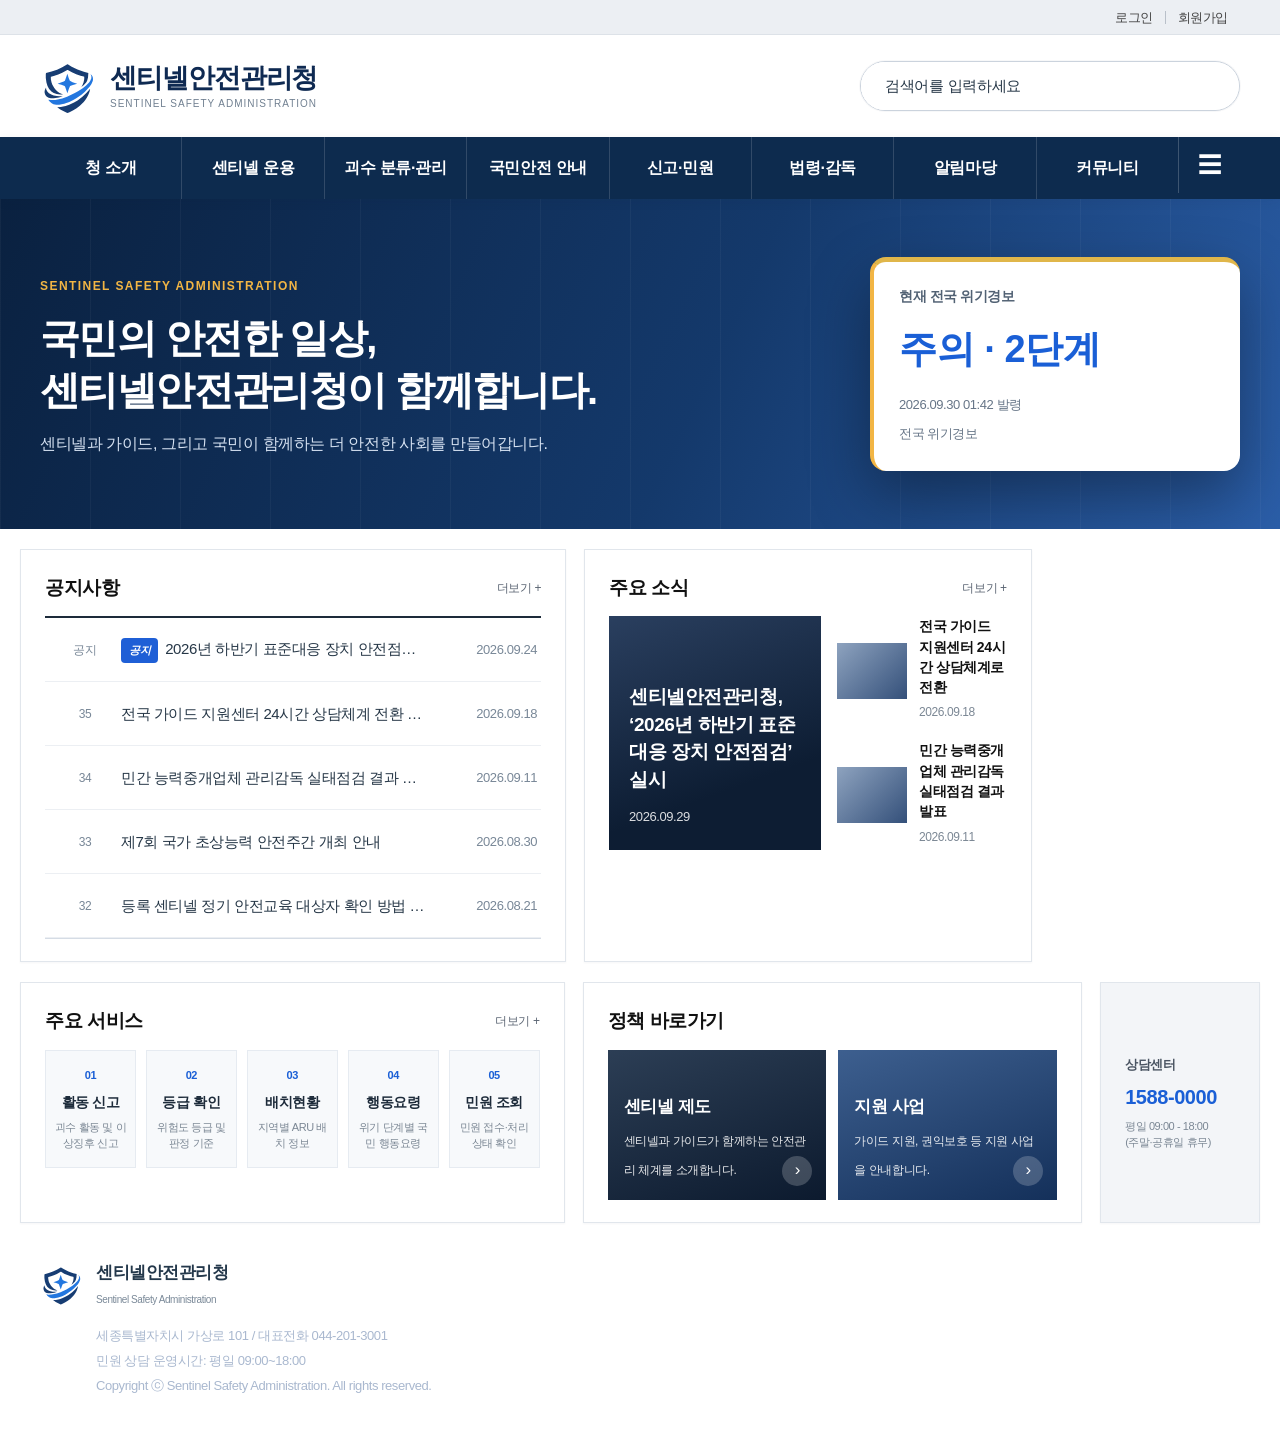
==== commit f72e9971: "Restore site page navigation and remove home shortcut" ====
--- a/sentinel-site/index.html
+++ b/sentinel-site/index.html
@@ -87,9 +87,7 @@
    <div class="hm-news-side"><a class="hm-side-item" href="#press-view?id=1"><span class="hm-thumb"></span><span><b>전국 가이드 지원센터 24시간 상담체계로 전환</b><time>2026.09.18</time></span></a><a class="hm-side-item" href="#press-view?id=2"><span class="hm-thumb"></span><span><b>민간 능력중개업체 관리감독 실태점검 결과 발표</b><time>2026.09.11</time></span></a></div>
   </div>
  </section>
- <aside class="hm-card hm-apply"><div class="hm-apply-head"><b>민원신청 바로가기</b><span>온라인으로 쉽고 빠르게 민원을 신청하실 수 있습니다.</span></div>
-  <a href="#report">활동 신고 <i>›</i></a><a href="#faq">자주 묻는 질문 <i>›</i></a><a href="#classification">제도 안내 <i>›</i></a><a href="#guidance">행동요령 <i>›</i></a><a href="#status">민원 조회 <i>›</i></a>
- </aside>
+ 
 </div>
 <div class="container hm-grid2">
  <section class="hm-card"><div class="hm-head"><h2>주요 서비스</h2><a href="#faq">더보기 +</a></div><div class="hm-services"><a class="hm-svc" href="#report"><span class="hm-svc-no">01</span><b>활동 신고</b><span>괴수 활동 및 이상징후 신고</span></a><a class="hm-svc" href="#classification"><span class="hm-svc-no">02</span><b>등급 확인</b><span>위험도 등급 및 판정 기준</span></a><a class="hm-svc" href="#deployment"><span class="hm-svc-no">03</span><b>배치현황</b><span>지역별 ARU 배치 정보</span></a><a class="hm-svc" href="#guidance"><span class="hm-svc-no">04</span><b>행동요령</b><span>위기 단계별 국민 행동요령</span></a><a class="hm-svc" href="#status"><span class="hm-svc-no">05</span><b>민원 조회</b><span>민원 접수·처리상태 확인</span></a></div></section>
@@ -101,6 +99,7 @@
  </section>
  <aside class="hm-card hm-contact"><span>상담센터</span><strong>1588-0000</strong><small>평일 09:00 - 18:00<br>(주말·공휴일 휴무)</small></aside>
 </div>
+ </section>
   
 <section class="page" id="report"><div class="breadcrumb"><div class="container"><a href="#home">홈</a><span>›</span><strong>활동 신고</strong></div></div><div class="container pg-wrap"><div class="content-head"><h1>활동 신고</h1><p>신고 유형을 선택하면 접수 양식이 열립니다. 긴급한 생명·신체 위험은 먼저 119·112로 연락해 주세요.</p></div><div class="rp-types"><button type="button" class="rp-type" data-report-type="괴수 활동 신고"><b>괴수 활동 신고</b><span>괴수 능력 사용·이상 활동을 목격하셨나요?</span></button><button type="button" class="rp-type" data-report-type="이상징후 신고"><b>이상징후 신고</b><span>주변의 에너지 이상 반응·피해 징후</span></button><button type="button" class="rp-type" data-report-type="ARU 이상 신고"><b>ARU 이상 신고</b><span>공공안전 자율대응장치 오작동·파손</span></button></div><div class="report-form-wrap" id="reportFormWrap" hidden><div class="form-title"><span id="reportTypeTitle">활동 신고 접수</span><b>* 필수 입력</b></div><form id="activityReportForm"><div class="form-grid"><label>발생 지역 *<select id="reportRegion" required><option>서울특별시</option><option>인천광역시</option><option>경기도</option><option>강원도</option><option>충청북도</option><option>충청남도</option><option>세종특별자치시</option><option>대전광역시</option><option>전라북도</option><option>전라남도</option><option>광주광역시</option><option>경상북도</option><option>대구광역시</option><option>울산광역시</option><option>경상남도</option><option>부산광역시</option><option>제주특별자치도</option></select></label><label>발생 일시 *<input type="datetime-local" id="reportTime" required></label><label>상세 장소 *<input type="text" placeholder="예) 00역 2번 출구 앞" required></label><label>연락처 (선택)<input type="tel" placeholder="010-0000-0000"></label></div><label>신고 내용 *<textarea rows="5" placeholder="목격한 상황을 구체적으로 적어 주세요." required></textarea></label><label class="rp-agree"><input type="checkbox" required> 개인정보 수집·이용에 동의합니다.</label><div class="rp-actions"><button type="button" id="reportCancel" class="rp-btn">취소</button><button type="submit" class="rp-btn primary">신고 접수</button></div></form><div id="reportResult" class="report-result" hidden></div></div></div></section>
 <section class="page" id="malfunction">
